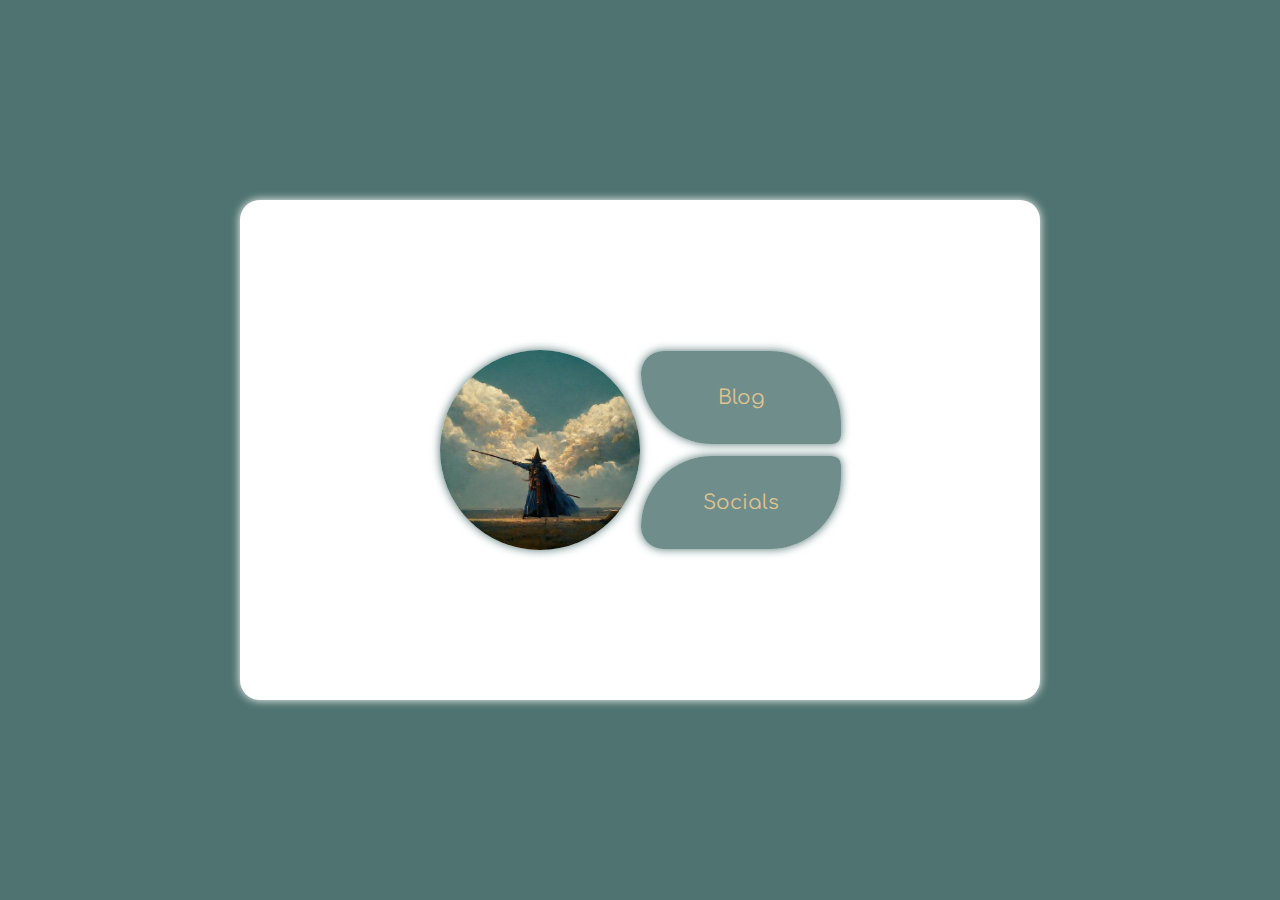
==== index.html @ 50e72852 "Add icon" ====
<head>
  <title>Cloudirector's Site</title>
  <meta charset="UTF-8">
  <meta name="viewport" content="width=device-width, initial-scale=1.0">
  <meta name="description" content="My blog for any personal projects or events."/>
  <link rel="stylesheet" href="css/style.css">
  <link rel="icon" type="image/x-icon" href="images/favicon.ico">
  <link rel="stylesheet" href="https://cdnjs.cloudflare.com/ajax/libs/font-awesome/6.5.1/css/all.min.css" integrity="sha512-DTOQO9RWCH3ppGqcWaEA1BIZOC6xxalwEsw9c2QQeAIftl+Vegovlnee1c9QX4TctnWMn13TZye+giMm8e2LwA==" crossorigin="anonymous" referrerpolicy="no-referrer" /
  <script defer data-domain="cloudirector.is-a.dev" src="https://analytics.is-a.dev/js/script.js"></script>
</head>
<body>
  <div id="container">
    <div id="avatar-container">
      <img id="avatar" src="img/143876484.jpg">
    </div>
    <div id="buttons-container">
      <div class="button blog-button">
        Blog
      </div>
      <div class="button socials-button">
        Socials
      </div>
  </div>
  </div>
</body>
---- css/style.css ----
@font-face {
    font-family: "Comfortaa";
    src: url("../fonts/Comfortaa.ttf");
}

body {
    display: flex;
    align-items: center;
    justify-content: center;
    font-family: 'Comfortaa';
    background-color: #4E7370;
}

img {
    box-shadow: 0 0 10px #4E7370;
}

#container {
    display: flex;
    justify-content: center;
    align-items: center;
    width: 800px;
    height: 500px;
    border-radius: 20px;
    background-color: white;
    box-shadow: 0 0 10px white;
}

#avatar-container {
    width: 200px;
    height: 200px;
}

#avatar {
    width: 100%;
    height: 100%;
    border-radius: 100%;
}

#buttons-container {
    display: flex;
    flex-direction: column;
    align-content: flex-end;
    gap: 10px;
    width: 200px;
    height: 200px;
}

.button {
    color: #DFC490;
    font-size: 20px;
    user-select: none;
    display: flex;
    align-items: center;
    justify-content: center;
    margin: 1px;
    width: 100%;
    height: 100%;
    border-radius: 15px;
    background-color: #4e7370cf;
    box-shadow: 0 0 10px #4E7370;
    transition: background-color 0.5s ease-in-out, width 0.5s ease-in-out;
}

.button:hover {
    background-color: #4E7370;
    width: 110%;
}

.blog-button {
    border-radius: 50px 160px 20px 160px;
}

.socials-button {
    border-radius: 160px 20px 160px 50px;
}
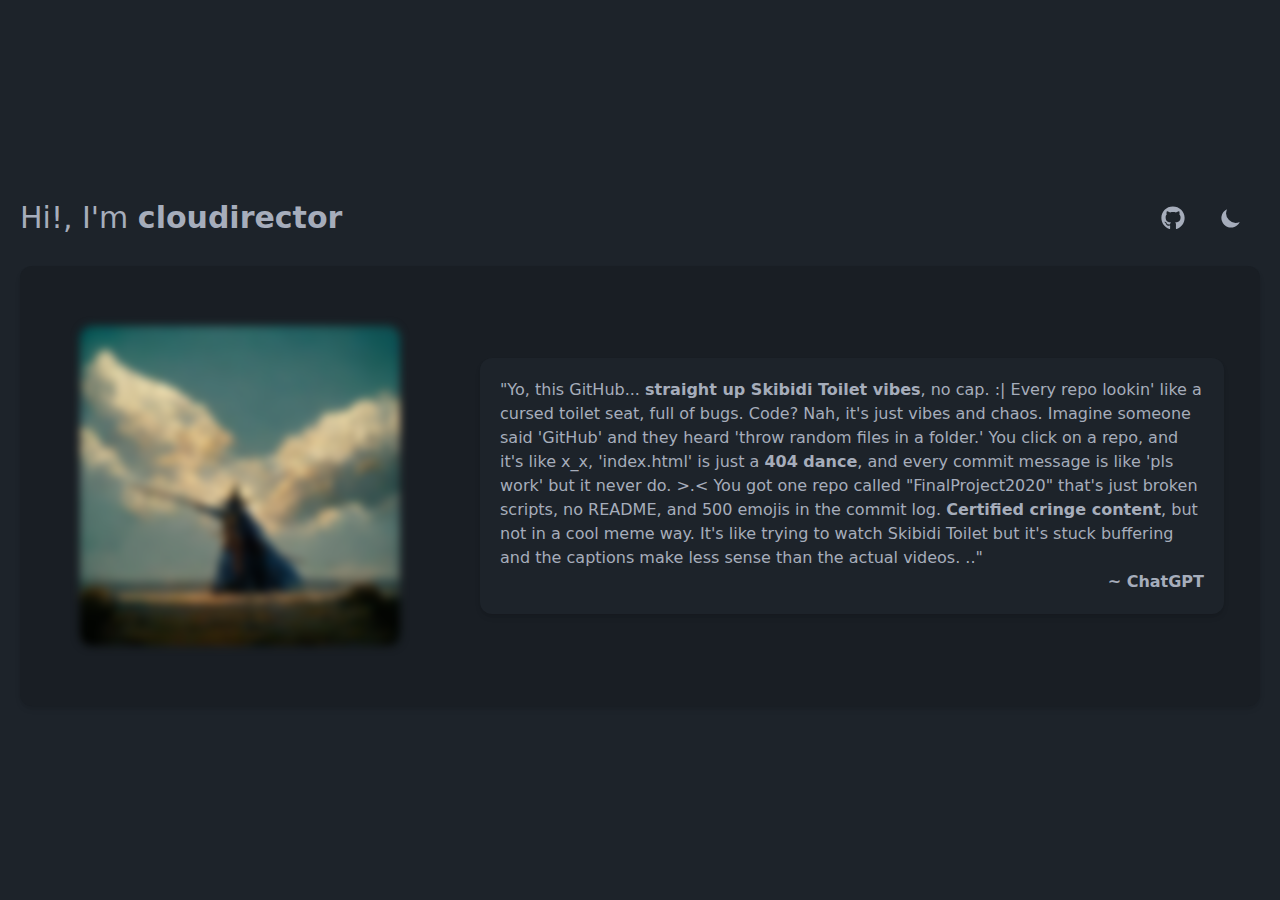
==== commit 6e39dcde: "good enough rewrite" ====
--- a/index.html
+++ b/index.html
@@ -1,25 +1,55 @@
+<html data-theme="dark">
+
+</html>
+
 <head>
-  <title>Cloudirector's Site</title>
-  <meta charset="UTF-8">
-  <meta name="viewport" content="width=device-width, initial-scale=1.0">
-  <meta name="description" content="My blog for any personal projects or events."/>
-  <link rel="stylesheet" href="css/style.css">
-  <link rel="icon" type="image/x-icon" href="images/favicon.ico">
-  <link rel="stylesheet" href="https://cdnjs.cloudflare.com/ajax/libs/font-awesome/6.5.1/css/all.min.css" integrity="sha512-DTOQO9RWCH3ppGqcWaEA1BIZOC6xxalwEsw9c2QQeAIftl+Vegovlnee1c9QX4TctnWMn13TZye+giMm8e2LwA==" crossorigin="anonymous" referrerpolicy="no-referrer" /
-  <script defer data-domain="cloudirector.is-a.dev" src="https://analytics.is-a.dev/js/script.js"></script>
+    <title>cloudirector</title>
+    <link rel="icon" href="img/favicon.ico" type="image/x-icon">
+    <link href="css/daisyui.min.css" rel="stylesheet" type="text/css"/>
+    <link href="css/style.css" rel="stylesheet" type="text/css"/>
+    <script src="js/tailwindcss.js"></script>
 </head>
-<body>
-  <div id="container">
-    <div id="avatar-container">
-      <img id="avatar" src="img/143876484.jpg">
+
+<body class="font-Comfortaa flex items-center justify-center bg-base-100 text-base-content">
+    <div class="container mx-auto p-5">
+        <!-- Top Bar -->
+        <div class="flex justify-between items-center mb-6">
+            <div class="flex justify-between gap-2 sitems-center">
+                <h1 class="text-3xl">Hi!, I'm <strong>cloudirector</strong></h1>
+            </div>
+            <div class="flex justify-between items-center">
+                <button id="github-button" class="btn btn-ghost">
+                    <svg id="github-button-icon" class="w-6 h-6" fill="currentColor" viewBox="0 0 496 512">
+                        <path
+                            d="M165.9 397.4c0 2-2.3 3.6-5.2 3.6-3.3 .3-5.6-1.3-5.6-3.6 0-2 2.3-3.6 5.2-3.6 3-.3 5.6 1.3 5.6 3.6zm-31.1-4.5c-.7 2 1.3 4.3 4.3 4.9 2.6 1 5.6 0 6.2-2s-1.3-4.3-4.3-5.2c-2.6-.7-5.5 .3-6.2 2.3zm44.2-1.7c-2.9 .7-4.9 2.6-4.6 4.9 .3 2 2.9 3.3 5.9 2.6 2.9-.7 4.9-2.6 4.6-4.6-.3-1.9-3-3.2-5.9-2.9zM244.8 8C106.1 8 0 113.3 0 252c0 110.9 69.8 205.8 169.5 239.2 12.8 2.3 17.3-5.6 17.3-12.1 0-6.2-.3-40.4-.3-61.4 0 0-70 15-84.7-29.8 0 0-11.4-29.1-27.8-36.6 0 0-22.9-15.7 1.6-15.4 0 0 24.9 2 38.6 25.8 21.9 38.6 58.6 27.5 72.9 20.9 2.3-16 8.8-27.1 16-33.7-55.9-6.2-112.3-14.3-112.3-110.5 0-27.5 7.6-41.3 23.6-58.9-2.6-6.5-11.1-33.3 2.6-67.9 20.9-6.5 69 27 69 27 20-5.6 41.5-8.5 62.8-8.5s42.8 2.9 62.8 8.5c0 0 48.1-33.6 69-27 13.7 34.7 5.2 61.4 2.6 67.9 16 17.7 25.8 31.5 25.8 58.9 0 96.5-58.9 104.2-114.8 110.5 9.2 7.9 17 22.9 17 46.4 0 33.7-.3 75.4-.3 83.6 0 6.5 4.6 14.4 17.3 12.1C428.2 457.8 496 362.9 496 252 496 113.3 383.5 8 244.8 8zM97.2 352.9c-1.3 1-1 3.3 .7 5.2 1.6 1.6 3.9 2.3 5.2 1 1.3-1 1-3.3-.7-5.2-1.6-1.6-3.9-2.3-5.2-1zm-10.8-8.1c-.7 1.3 .3 2.9 2.3 3.9 1.6 1 3.6 .7 4.3-.7 .7-1.3-.3-2.9-2.3-3.9-2-.6-3.6-.3-4.3 .7zm32.4 35.6c-1.6 1.3-1 4.3 1.3 6.2 2.3 2.3 5.2 2.6 6.5 1 1.3-1.3 .7-4.3-1.3-6.2-2.2-2.3-5.2-2.6-6.5-1zm-11.4-14.7c-1.6 1-1.6 3.6 0 5.9 1.6 2.3 4.3 3.3 5.6 2.3 1.6-1.3 1.6-3.9 0-6.2-1.4-2.3-4-3.3-5.6-2z" />
+                    </svg>
+                </button>
+                <button id="theme-toggle" class="btn btn-ghost">
+                    <svg id="theme-toggle-light-icon" class="w-6 h-6 hidden" fill="currentColor" viewBox="0 0 512 512">
+                        <path
+                            d="M361.5 1.2c5 2.1 8.6 6.6 9.6 11.9L391 121l107.9 19.8c5.3 1 9.8 4.6 11.9 9.6s1.5 10.7-1.6 15.2L446.9 256l62.3 90.3c3.1 4.5 3.7 10.2 1.6 15.2s-6.6 8.6-11.9 9.6L391 391 371.1 498.9c-1 5.3-4.6 9.8-9.6 11.9s-10.7 1.5-15.2-1.6L256 446.9l-90.3 62.3c-4.5 3.1-10.2 3.7-15.2 1.6s-8.6-6.6-9.6-11.9L121 391 13.1 371.1c-5.3-1-9.8-4.6-11.9-9.6s-1.5-10.7 1.6-15.2L65.1 256 2.8 165.7c-3.1-4.5-3.7-10.2-1.6-15.2s6.6-8.6 11.9-9.6L121 121 140.9 13.1c1-5.3 4.6-9.8 9.6-11.9s10.7-1.5 15.2 1.6L256 65.1 346.3 2.8c4.5-3.1 10.2-3.7 15.2-1.6zM160 256a96 96 0 1 1 192 0 96 96 0 1 1 -192 0zm224 0a128 128 0 1 0 -256 0 128 128 0 1 0 256 0z" />
+                    </svg>
+                    <svg id="theme-toggle-dark-icon" class="w-6 h-6" fill="currentColor" viewBox="0 0 20 20">
+                        <path d="M17.293 13.293A8 8 0 016.707 2.707a8.001 8.001 0 1010.586 10.586z" />
+                    </svg>
+                </button>
+            </div>
+        </div>
+        <!-- Content -->
+        <div class="flex items-center justify-center gap-10 bg-base-200 p-5 rounded-xl shadow-md mr-4 w-full">
+          <div class="avatar blur-sm m-10">
+            <div class="w-80 rounded-xl">
+              <img src="img/cloudirector.jpg" />
+            </div>
+          </div>
+          <div class="font-lg p-5 rounded-xl shadow-md mr-4 bg-base-100 text-pretty">
+            "Yo, this GitHub... <strong>straight up Skibidi Toilet vibes</strong>, no cap. :| Every repo lookin' like a cursed toilet seat, full of bugs. Code? Nah, it's just vibes and chaos. Imagine someone said 'GitHub' and they heard 'throw random files in a folder.' You click on a repo, and it's like x_x, 'index.html' is just a <strong>404 dance</strong>, and every commit message is like 'pls work' but it never do. >.< You got one repo called "FinalProject2020" that's just broken scripts, no README, and 500 emojis in the commit log. <strong>Certified cringe content</strong>, but not in a cool meme way. It's like trying to watch Skibidi Toilet but it's stuck buffering and the captions make less sense than the actual videos. .."
+             <h1 class="text-right"> <strong> ~ ChatGPT </strong></h1>
+          </div>
+        </div>
     </div>
-    <div id="buttons-container">
-      <div class="button blog-button">
-        Blog
-      </div>
-      <div class="button socials-button">
-        Socials
-      </div>
-  </div>
-  </div>
 </body>
+
+<script src="js/script.js"></script>
+
+</html>--- a/css/daisyui.min.css
+++ b/css/daisyui.min.css
@@ -0,0 +1,21 @@
+/**
+ * Minified by jsDelivr using clean-css v5.3.2.
+ * Original file: /npm/daisyui@4.12.10/dist/full.css
+ * CDN source: https://cdn.jsdelivr.net/npm/daisyui@4.12.10/dist/full.min.css
+ *
+ * Do NOT use SRI with dynamically generated files! More information: https://www.jsdelivr.com/using-sri-with-dynamic-files
+ */
+ :root{color-scheme:light;--in:72.06% 0.191 231.6;--su:64.8% 0.150 160;--wa:84.71% 0.199 83.87;--er:71.76% 0.221 22.18;--pc:89.824% 0.06192 275.75;--ac:15.352% 0.0368 183.61;--inc:0% 0 0;--suc:0% 0 0;--wac:0% 0 0;--erc:0% 0 0;--rounded-box:1rem;--rounded-btn:0.5rem;--rounded-badge:1.9rem;--animation-btn:0.25s;--animation-input:.2s;--btn-focus-scale:0.95;--border-btn:1px;--tab-border:1px;--tab-radius:0.5rem;--p:49.12% 0.3096 275.75;--s:69.71% 0.329 342.55;--sc:98.71% 0.0106 342.55;--a:76.76% 0.184 183.61;--n:32.1785% 0.02476 255.701624;--nc:89.4994% 0.011585 252.096176;--b1:100% 0 0;--b2:96.1151% 0 0;--b3:92.4169% 0.00108 197.137559;--bc:27.8078% 0.029596 256.847952}@media (prefers-color-scheme:dark){:root{color-scheme:dark;--in:72.06% 0.191 231.6;--su:64.8% 0.150 160;--wa:84.71% 0.199 83.87;--er:71.76% 0.221 22.18;--pc:13.138% 0.0392 275.75;--sc:14.96% 0.052 342.55;--ac:14.902% 0.0334 183.61;--inc:0% 0 0;--suc:0% 0 0;--wac:0% 0 0;--erc:0% 0 0;--rounded-box:1rem;--rounded-btn:0.5rem;--rounded-badge:1.9rem;--animation-btn:0.25s;--animation-input:.2s;--btn-focus-scale:0.95;--border-btn:1px;--tab-border:1px;--tab-radius:0.5rem;--p:65.69% 0.196 275.75;--s:74.8% 0.26 342.55;--a:74.51% 0.167 183.61;--n:31.3815% 0.021108 254.139175;--nc:74.6477% 0.0216 264.435964;--b1:25.3267% 0.015896 252.417568;--b2:23.2607% 0.013807 253.100675;--b3:21.1484% 0.01165 254.087939;--bc:74.6477% 0.0216 264.435964}}[data-theme=light]{color-scheme:light;--in:72.06% 0.191 231.6;--su:64.8% 0.150 160;--wa:84.71% 0.199 83.87;--er:71.76% 0.221 22.18;--pc:89.824% 0.06192 275.75;--ac:15.352% 0.0368 183.61;--inc:0% 0 0;--suc:0% 0 0;--wac:0% 0 0;--erc:0% 0 0;--rounded-box:1rem;--rounded-btn:0.5rem;--rounded-badge:1.9rem;--animation-btn:0.25s;--animation-input:.2s;--btn-focus-scale:0.95;--border-btn:1px;--tab-border:1px;--tab-radius:0.5rem;--p:49.12% 0.3096 275.75;--s:69.71% 0.329 342.55;--sc:98.71% 0.0106 342.55;--a:76.76% 0.184 183.61;--n:32.1785% 0.02476 255.701624;--nc:89.4994% 0.011585 252.096176;--b1:100% 0 0;--b2:96.1151% 0 0;--b3:92.4169% 0.00108 197.137559;--bc:27.8078% 0.029596 256.847952}:root:has(input.theme-controller[value=light]:checked){color-scheme:light;--in:72.06% 0.191 231.6;--su:64.8% 0.150 160;--wa:84.71% 0.199 83.87;--er:71.76% 0.221 22.18;--pc:89.824% 0.06192 275.75;--ac:15.352% 0.0368 183.61;--inc:0% 0 0;--suc:0% 0 0;--wac:0% 0 0;--erc:0% 0 0;--rounded-box:1rem;--rounded-btn:0.5rem;--rounded-badge:1.9rem;--animation-btn:0.25s;--animation-input:.2s;--btn-focus-scale:0.95;--border-btn:1px;--tab-border:1px;--tab-radius:0.5rem;--p:49.12% 0.3096 275.75;--s:69.71% 0.329 342.55;--sc:98.71% 0.0106 342.55;--a:76.76% 0.184 183.61;--n:32.1785% 0.02476 255.701624;--nc:89.4994% 0.011585 252.096176;--b1:100% 0 0;--b2:96.1151% 0 0;--b3:92.4169% 0.00108 197.137559;--bc:27.8078% 0.029596 256.847952}[data-theme=dark]{color-scheme:dark;--in:72.06% 0.191 231.6;--su:64.8% 0.150 160;--wa:84.71% 0.199 83.87;--er:71.76% 0.221 22.18;--pc:13.138% 0.0392 275.75;--sc:14.96% 0.052 342.55;--ac:14.902% 0.0334 183.61;--inc:0% 0 0;--suc:0% 0 0;--wac:0% 0 0;--erc:0% 0 0;--rounded-box:1rem;--rounded-btn:0.5rem;--rounded-badge:1.9rem;--animation-btn:0.25s;--animation-input:.2s;--btn-focus-scale:0.95;--border-btn:1px;--tab-border:1px;--tab-radius:0.5rem;--p:65.69% 0.196 275.75;--s:74.8% 0.26 342.55;--a:74.51% 0.167 183.61;--n:31.3815% 0.021108 254.139175;--nc:74.6477% 0.0216 264.435964;--b1:25.3267% 0.015896 252.417568;--b2:23.2607% 0.013807 253.100675;--b3:21.1484% 0.01165 254.087939;--bc:74.6477% 0.0216 264.435964}:root:has(input.theme-controller[value=dark]:checked){color-scheme:dark;--in:72.06% 0.191 231.6;--su:64.8% 0.150 160;--wa:84.71% 0.199 83.87;--er:71.76% 0.221 22.18;--pc:13.138% 0.0392 275.75;--sc:14.96% 0.052 342.55;--ac:14.902% 0.0334 183.61;--inc:0% 0 0;--suc:0% 0 0;--wac:0% 0 0;--erc:0% 0 0;--rounded-box:1rem;--rounded-btn:0.5rem;--rounded-badge:1.9rem;--animation-btn:0.25s;--animation-input:.2s;--btn-focus-scale:0.95;--border-btn:1px;--tab-border:1px;--tab-radius:0.5rem;--p:65.69% 0.196 275.75;--s:74.8% 0.26 342.55;--a:74.51% 0.167 183.61;--n:31.3815% 0.021108 254.139175;--nc:74.6477% 0.0216 264.435964;--b1:25.3267% 0.015896 252.417568;--b2:23.2607% 0.013807 253.100675;--b3:21.1484% 0.01165 254.087939;--bc:74.6477% 0.0216 264.435964}[data-theme=cupcake]{color-scheme:light;--in:72.06% 0.191 231.6;--su:64.8% 0.150 160;--wa:84.71% 0.199 83.87;--er:71.76% 0.221 22.18;--pc:15.2344% 0.017892 200.026556;--sc:15.787% 0.020249 356.29965;--ac:15.8762% 0.029206 78.618794;--nc:84.7148% 0.013247 313.189598;--inc:0% 0 0;--suc:0% 0 0;--wac:0% 0 0;--erc:0% 0 0;--rounded-box:1rem;--rounded-badge:1.9rem;--animation-btn:0.25s;--animation-input:.2s;--btn-focus-scale:0.95;--border-btn:1px;--p:76.172% 0.089459 200.026556;--s:78.9351% 0.101246 356.29965;--a:79.3811% 0.146032 78.618794;--n:23.5742% 0.066235 313.189598;--b1:97.7882% 0.00418 56.375637;--b2:93.9822% 0.007638 61.449292;--b3:91.5861% 0.006811 53.440502;--bc:23.5742% 0.066235 313.189598;--rounded-btn:1.9rem;--tab-border:2px;--tab-radius:0.7rem}:root:has(input.theme-controller[value=cupcake]:checked){color-scheme:light;--in:72.06% 0.191 231.6;--su:64.8% 0.150 160;--wa:84.71% 0.199 83.87;--er:71.76% 0.221 22.18;--pc:15.2344% 0.017892 200.026556;--sc:15.787% 0.020249 356.29965;--ac:15.8762% 0.029206 78.618794;--nc:84.7148% 0.013247 313.189598;--inc:0% 0 0;--suc:0% 0 0;--wac:0% 0 0;--erc:0% 0 0;--rounded-box:1rem;--rounded-badge:1.9rem;--animation-btn:0.25s;--animation-input:.2s;--btn-focus-scale:0.95;--border-btn:1px;--p:76.172% 0.089459 200.026556;--s:78.9351% 0.101246 356.29965;--a:79.3811% 0.146032 78.618794;--n:23.5742% 0.066235 313.189598;--b1:97.7882% 0.00418 56.375637;--b2:93.9822% 0.007638 61.449292;--b3:91.5861% 0.006811 53.440502;--bc:23.5742% 0.066235 313.189598;--rounded-btn:1.9rem;--tab-border:2px;--tab-radius:0.7rem}[data-theme=bumblebee]{color-scheme:light;--b2:93% 0 0;--b3:86% 0 0;--in:72.06% 0.191 231.6;--su:64.8% 0.150 160;--wa:84.71% 0.199 83.87;--er:71.76% 0.221 22.18;--bc:20% 0 0;--ac:16.254% 0.0314 56.52;--nc:82.55% 0.015 281.99;--inc:0% 0 0;--suc:0% 0 0;--wac:0% 0 0;--erc:0% 0 0;--rounded-box:1rem;--rounded-btn:0.5rem;--rounded-badge:1.9rem;--animation-btn:0.25s;--animation-input:.2s;--btn-focus-scale:0.95;--border-btn:1px;--tab-border:1px;--tab-radius:0.5rem;--p:89.51% 0.2132 96.61;--pc:38.92% 0.046 96.61;--s:80.39% 0.194 70.76;--sc:39.38% 0.068 70.76;--a:81.27% 0.157 56.52;--n:12.75% 0.075 281.99;--b1:100% 0 0}:root:has(input.theme-controller[value=bumblebee]:checked){color-scheme:light;--b2:93% 0 0;--b3:86% 0 0;--in:72.06% 0.191 231.6;--su:64.8% 0.150 160;--wa:84.71% 0.199 83.87;--er:71.76% 0.221 22.18;--bc:20% 0 0;--ac:16.254% 0.0314 56.52;--nc:82.55% 0.015 281.99;--inc:0% 0 0;--suc:0% 0 0;--wac:0% 0 0;--erc:0% 0 0;--rounded-box:1rem;--rounded-btn:0.5rem;--rounded-badge:1.9rem;--animation-btn:0.25s;--animation-input:.2s;--btn-focus-scale:0.95;--border-btn:1px;--tab-border:1px;--tab-radius:0.5rem;--p:89.51% 0.2132 96.61;--pc:38.92% 0.046 96.61;--s:80.39% 0.194 70.76;--sc:39.38% 0.068 70.76;--a:81.27% 0.157 56.52;--n:12.75% 0.075 281.99;--b1:100% 0 0}[data-theme=emerald]{color-scheme:light;--b2:93% 0 0;--b3:86% 0 0;--in:72.06% 0.191 231.6;--su:64.8% 0.150 160;--wa:84.71% 0.199 83.87;--er:71.76% 0.221 22.18;--inc:0% 0 0;--suc:0% 0 0;--wac:0% 0 0;--erc:0% 0 0;--rounded-box:1rem;--rounded-btn:0.5rem;--rounded-badge:1.9rem;--border-btn:1px;--tab-border:1px;--tab-radius:0.5rem;--p:76.6626% 0.135433 153.450024;--pc:33.3872% 0.040618 162.240129;--s:61.3028% 0.202368 261.294233;--sc:100% 0 0;--a:72.7725% 0.149783 33.200363;--ac:0% 0 0;--n:35.5192% 0.032071 262.988584;--nc:98.4625% 0.001706 247.838921;--b1:100% 0 0;--bc:35.5192% 0.032071 262.988584;--animation-btn:0;--animation-input:0;--btn-focus-scale:1}:root:has(input.theme-controller[value=emerald]:checked){color-scheme:light;--b2:93% 0 0;--b3:86% 0 0;--in:72.06% 0.191 231.6;--su:64.8% 0.150 160;--wa:84.71% 0.199 83.87;--er:71.76% 0.221 22.18;--inc:0% 0 0;--suc:0% 0 0;--wac:0% 0 0;--erc:0% 0 0;--rounded-box:1rem;--rounded-btn:0.5rem;--rounded-badge:1.9rem;--border-btn:1px;--tab-border:1px;--tab-radius:0.5rem;--p:76.6626% 0.135433 153.450024;--pc:33.3872% 0.040618 162.240129;--s:61.3028% 0.202368 261.294233;--sc:100% 0 0;--a:72.7725% 0.149783 33.200363;--ac:0% 0 0;--n:35.5192% 0.032071 262.988584;--nc:98.4625% 0.001706 247.838921;--b1:100% 0 0;--bc:35.5192% 0.032071 262.988584;--animation-btn:0;--animation-input:0;--btn-focus-scale:1}[data-theme=corporate]{color-scheme:light;--b2:93% 0 0;--b3:86% 0 0;--in:72.06% 0.191 231.6;--su:64.8% 0.150 160;--wa:84.71% 0.199 83.87;--er:71.76% 0.221 22.18;--pc:12.078% 0.0456 269.1;--sc:13.0739% 0.010951 256.688055;--ac:15.3934% 0.022799 163.57888;--inc:0% 0 0;--suc:0% 0 0;--wac:0% 0 0;--erc:0% 0 0;--border-btn:1px;--tab-border:1px;--p:60.39% 0.228 269.1;--s:65.3694% 0.054756 256.688055;--a:76.9669% 0.113994 163.57888;--n:22.3899% 0.031305 278.07229;--nc:95.8796% 0.008588 247.915135;--b1:100% 0 0;--bc:22.3899% 0.031305 278.07229;--rounded-box:0.25rem;--rounded-btn:.125rem;--rounded-badge:.125rem;--tab-radius:0.25rem;--animation-btn:0;--animation-input:0;--btn-focus-scale:1}:root:has(input.theme-controller[value=corporate]:checked){color-scheme:light;--b2:93% 0 0;--b3:86% 0 0;--in:72.06% 0.191 231.6;--su:64.8% 0.150 160;--wa:84.71% 0.199 83.87;--er:71.76% 0.221 22.18;--pc:12.078% 0.0456 269.1;--sc:13.0739% 0.010951 256.688055;--ac:15.3934% 0.022799 163.57888;--inc:0% 0 0;--suc:0% 0 0;--wac:0% 0 0;--erc:0% 0 0;--border-btn:1px;--tab-border:1px;--p:60.39% 0.228 269.1;--s:65.3694% 0.054756 256.688055;--a:76.9669% 0.113994 163.57888;--n:22.3899% 0.031305 278.07229;--nc:95.8796% 0.008588 247.915135;--b1:100% 0 0;--bc:22.3899% 0.031305 278.07229;--rounded-box:0.25rem;--rounded-btn:.125rem;--rounded-badge:.125rem;--tab-radius:0.25rem;--animation-btn:0;--animation-input:0;--btn-focus-scale:1}[data-theme=synthwave]{color-scheme:dark;--b2:20.2941% 0.076211 287.835609;--b3:18.7665% 0.070475 287.835609;--pc:14.4421% 0.031903 342.009383;--sc:15.6543% 0.02362 227.382405;--ac:17.608% 0.0412 93.72;--rounded-box:1rem;--rounded-btn:0.5rem;--rounded-badge:1.9rem;--animation-btn:0.25s;--animation-input:.2s;--btn-focus-scale:0.95;--border-btn:1px;--tab-border:1px;--tab-radius:0.5rem;--p:72.2105% 0.159514 342.009383;--s:78.2714% 0.118101 227.382405;--a:88.04% 0.206 93.72;--n:25.5554% 0.103537 286.507967;--nc:97.9365% 0.00819 301.358346;--b1:21.8216% 0.081948 287.835609;--bc:97.9365% 0.00819 301.358346;--in:76.5197% 0.12273 231.831603;--inc:23.5017% 0.096418 290.329844;--su:86.0572% 0.115038 178.624677;--suc:23.5017% 0.096418 290.329844;--wa:85.531% 0.122117 93.722227;--wac:23.5017% 0.096418 290.329844;--er:73.7005% 0.121339 32.639257;--erc:23.5017% 0.096418 290.329844}:root:has(input.theme-controller[value=synthwave]:checked){color-scheme:dark;--b2:20.2941% 0.076211 287.835609;--b3:18.7665% 0.070475 287.835609;--pc:14.4421% 0.031903 342.009383;--sc:15.6543% 0.02362 227.382405;--ac:17.608% 0.0412 93.72;--rounded-box:1rem;--rounded-btn:0.5rem;--rounded-badge:1.9rem;--animation-btn:0.25s;--animation-input:.2s;--btn-focus-scale:0.95;--border-btn:1px;--tab-border:1px;--tab-radius:0.5rem;--p:72.2105% 0.159514 342.009383;--s:78.2714% 0.118101 227.382405;--a:88.04% 0.206 93.72;--n:25.5554% 0.103537 286.507967;--nc:97.9365% 0.00819 301.358346;--b1:21.8216% 0.081948 287.835609;--bc:97.9365% 0.00819 301.358346;--in:76.5197% 0.12273 231.831603;--inc:23.5017% 0.096418 290.329844;--su:86.0572% 0.115038 178.624677;--suc:23.5017% 0.096418 290.329844;--wa:85.531% 0.122117 93.722227;--wac:23.5017% 0.096418 290.329844;--er:73.7005% 0.121339 32.639257;--erc:23.5017% 0.096418 290.329844}[data-theme=retro]{color-scheme:light;--inc:90.923% 0.043042 262.880917;--suc:12.541% 0.033982 149.213788;--wac:13.3168% 0.031484 58.31834;--erc:13.144% 0.0398 27.33;--animation-btn:0.25s;--animation-input:.2s;--btn-focus-scale:0.95;--border-btn:1px;--tab-border:1px;--p:76.8664% 0.104092 22.664655;--pc:26.5104% 0.006243 0.522862;--s:80.7415% 0.052534 159.094608;--sc:26.5104% 0.006243 0.522862;--a:70.3919% 0.125455 52.953428;--ac:26.5104% 0.006243 0.522862;--n:28.4181% 0.009519 355.534017;--nc:92.5604% 0.025113 89.217311;--b1:91.6374% 0.034554 90.51575;--b2:88.2722% 0.049418 91.774344;--b3:84.133% 0.065952 90.856665;--bc:26.5104% 0.006243 0.522862;--in:54.615% 0.215208 262.880917;--su:62.7052% 0.169912 149.213788;--wa:66.584% 0.157422 58.31834;--er:65.72% 0.199 27.33;--rounded-box:0.4rem;--rounded-btn:0.4rem;--rounded-badge:0.4rem;--tab-radius:0.4rem}:root:has(input.theme-controller[value=retro]:checked){color-scheme:light;--inc:90.923% 0.043042 262.880917;--suc:12.541% 0.033982 149.213788;--wac:13.3168% 0.031484 58.31834;--erc:13.144% 0.0398 27.33;--animation-btn:0.25s;--animation-input:.2s;--btn-focus-scale:0.95;--border-btn:1px;--tab-border:1px;--p:76.8664% 0.104092 22.664655;--pc:26.5104% 0.006243 0.522862;--s:80.7415% 0.052534 159.094608;--sc:26.5104% 0.006243 0.522862;--a:70.3919% 0.125455 52.953428;--ac:26.5104% 0.006243 0.522862;--n:28.4181% 0.009519 355.534017;--nc:92.5604% 0.025113 89.217311;--b1:91.6374% 0.034554 90.51575;--b2:88.2722% 0.049418 91.774344;--b3:84.133% 0.065952 90.856665;--bc:26.5104% 0.006243 0.522862;--in:54.615% 0.215208 262.880917;--su:62.7052% 0.169912 149.213788;--wa:66.584% 0.157422 58.31834;--er:65.72% 0.199 27.33;--rounded-box:0.4rem;--rounded-btn:0.4rem;--rounded-badge:0.4rem;--tab-radius:0.4rem}[data-theme=cyberpunk]{color-scheme:light;--b2:87.8943% 0.16647 104.32;--b3:81.2786% 0.15394 104.32;--in:72.06% 0.191 231.6;--su:64.8% 0.150 160;--wa:84.71% 0.199 83.87;--er:71.76% 0.221 22.18;--bc:18.902% 0.0358 104.32;--pc:14.844% 0.0418 6.35;--sc:16.666% 0.0368 204.72;--ac:14.372% 0.04352 310.43;--inc:0% 0 0;--suc:0% 0 0;--wac:0% 0 0;--erc:0% 0 0;--animation-btn:0.25s;--animation-input:.2s;--btn-focus-scale:0.95;--border-btn:1px;--tab-border:1px;font-family:ui-monospace,SFMono-Regular,Menlo,Monaco,Consolas,Liberation Mono,Courier New,monospace;--p:74.22% 0.209 6.35;--s:83.33% 0.184 204.72;--a:71.86% 0.2176 310.43;--n:23.04% 0.065 269.31;--nc:94.51% 0.179 104.32;--b1:94.51% 0.179 104.32;--rounded-box:0;--rounded-btn:0;--rounded-badge:0;--tab-radius:0}:root:has(input.theme-controller[value=cyberpunk]:checked){color-scheme:light;--b2:87.8943% 0.16647 104.32;--b3:81.2786% 0.15394 104.32;--in:72.06% 0.191 231.6;--su:64.8% 0.150 160;--wa:84.71% 0.199 83.87;--er:71.76% 0.221 22.18;--bc:18.902% 0.0358 104.32;--pc:14.844% 0.0418 6.35;--sc:16.666% 0.0368 204.72;--ac:14.372% 0.04352 310.43;--inc:0% 0 0;--suc:0% 0 0;--wac:0% 0 0;--erc:0% 0 0;--animation-btn:0.25s;--animation-input:.2s;--btn-focus-scale:0.95;--border-btn:1px;--tab-border:1px;font-family:ui-monospace,SFMono-Regular,Menlo,Monaco,Consolas,Liberation Mono,Courier New,monospace;--p:74.22% 0.209 6.35;--s:83.33% 0.184 204.72;--a:71.86% 0.2176 310.43;--n:23.04% 0.065 269.31;--nc:94.51% 0.179 104.32;--b1:94.51% 0.179 104.32;--rounded-box:0;--rounded-btn:0;--rounded-badge:0;--tab-radius:0}[data-theme=valentine]{color-scheme:light;--b2:88.0567% 0.024834 337.06289;--b3:81.4288% 0.022964 337.06289;--pc:13.7239% 0.030755 15.066527;--sc:14.3942% 0.029258 293.189609;--ac:14.2537% 0.014961 197.828857;--inc:90.923% 0.043042 262.880917;--suc:12.541% 0.033982 149.213788;--wac:13.3168% 0.031484 58.31834;--erc:14.614% 0.0414 27.33;--rounded-box:1rem;--rounded-badge:1.9rem;--animation-btn:0.25s;--animation-input:.2s;--btn-focus-scale:0.95;--border-btn:1px;--tab-border:1px;--p:68.6197% 0.153774 15.066527;--s:71.971% 0.14629 293.189609;--a:71.2685% 0.074804 197.828857;--n:54.6053% 0.143342 358.004839;--nc:90.2701% 0.037202 336.955191;--b1:94.6846% 0.026703 337.06289;--bc:37.3085% 0.081131 4.606426;--in:54.615% 0.215208 262.880917;--su:62.7052% 0.169912 149.213788;--wa:66.584% 0.157422 58.31834;--er:73.07% 0.207 27.33;--rounded-btn:1.9rem;--tab-radius:0.7rem}:root:has(input.theme-controller[value=valentine]:checked){color-scheme:light;--b2:88.0567% 0.024834 337.06289;--b3:81.4288% 0.022964 337.06289;--pc:13.7239% 0.030755 15.066527;--sc:14.3942% 0.029258 293.189609;--ac:14.2537% 0.014961 197.828857;--inc:90.923% 0.043042 262.880917;--suc:12.541% 0.033982 149.213788;--wac:13.3168% 0.031484 58.31834;--erc:14.614% 0.0414 27.33;--rounded-box:1rem;--rounded-badge:1.9rem;--animation-btn:0.25s;--animation-input:.2s;--btn-focus-scale:0.95;--border-btn:1px;--tab-border:1px;--p:68.6197% 0.153774 15.066527;--s:71.971% 0.14629 293.189609;--a:71.2685% 0.074804 197.828857;--n:54.6053% 0.143342 358.004839;--nc:90.2701% 0.037202 336.955191;--b1:94.6846% 0.026703 337.06289;--bc:37.3085% 0.081131 4.606426;--in:54.615% 0.215208 262.880917;--su:62.7052% 0.169912 149.213788;--wa:66.584% 0.157422 58.31834;--er:73.07% 0.207 27.33;--rounded-btn:1.9rem;--tab-radius:0.7rem}[data-theme=halloween]{color-scheme:dark;--b2:23.0416% 0 0;--b3:21.3072% 0 0;--bc:84.9552% 0 0;--sc:89.196% 0.0496 305.03;--nc:84.8742% 0.009322 65.681484;--inc:90.923% 0.043042 262.880917;--suc:12.541% 0.033982 149.213788;--wac:13.3168% 0.031484 58.31834;--erc:13.144% 0.0398 27.33;--rounded-box:1rem;--rounded-btn:0.5rem;--rounded-badge:1.9rem;--animation-btn:0.25s;--animation-input:.2s;--btn-focus-scale:0.95;--border-btn:1px;--tab-border:1px;--tab-radius:0.5rem;--p:77.48% 0.204 60.62;--pc:19.6935% 0.004671 196.779412;--s:45.98% 0.248 305.03;--a:64.8% 0.223 136.073479;--ac:0% 0 0;--n:24.371% 0.046608 65.681484;--b1:24.7759% 0 0;--in:54.615% 0.215208 262.880917;--su:62.7052% 0.169912 149.213788;--wa:66.584% 0.157422 58.31834;--er:65.72% 0.199 27.33}:root:has(input.theme-controller[value=halloween]:checked){color-scheme:dark;--b2:23.0416% 0 0;--b3:21.3072% 0 0;--bc:84.9552% 0 0;--sc:89.196% 0.0496 305.03;--nc:84.8742% 0.009322 65.681484;--inc:90.923% 0.043042 262.880917;--suc:12.541% 0.033982 149.213788;--wac:13.3168% 0.031484 58.31834;--erc:13.144% 0.0398 27.33;--rounded-box:1rem;--rounded-btn:0.5rem;--rounded-badge:1.9rem;--animation-btn:0.25s;--animation-input:.2s;--btn-focus-scale:0.95;--border-btn:1px;--tab-border:1px;--tab-radius:0.5rem;--p:77.48% 0.204 60.62;--pc:19.6935% 0.004671 196.779412;--s:45.98% 0.248 305.03;--a:64.8% 0.223 136.073479;--ac:0% 0 0;--n:24.371% 0.046608 65.681484;--b1:24.7759% 0 0;--in:54.615% 0.215208 262.880917;--su:62.7052% 0.169912 149.213788;--wa:66.584% 0.157422 58.31834;--er:65.72% 0.199 27.33}[data-theme=garden]{color-scheme:light;--b2:86.4453% 0.002011 17.197414;--b3:79.9386% 0.00186 17.197414;--in:72.06% 0.191 231.6;--su:64.8% 0.150 160;--wa:84.71% 0.199 83.87;--er:71.76% 0.221 22.18;--sc:89.699% 0.022197 355.095988;--ac:11.2547% 0.010859 154.390187;--inc:0% 0 0;--suc:0% 0 0;--wac:0% 0 0;--erc:0% 0 0;--rounded-box:1rem;--rounded-btn:0.5rem;--rounded-badge:1.9rem;--animation-btn:0.25s;--animation-input:.2s;--btn-focus-scale:0.95;--border-btn:1px;--tab-border:1px;--tab-radius:0.5rem;--p:62.45% 0.278 3.83636;--pc:100% 0 0;--s:48.4952% 0.110985 355.095988;--a:56.2735% 0.054297 154.390187;--n:24.1559% 0.049362 89.070594;--nc:92.9519% 0.002163 17.197414;--b1:92.9519% 0.002163 17.197414;--bc:16.9617% 0.001664 17.32068}:root:has(input.theme-controller[value=garden]:checked){color-scheme:light;--b2:86.4453% 0.002011 17.197414;--b3:79.9386% 0.00186 17.197414;--in:72.06% 0.191 231.6;--su:64.8% 0.150 160;--wa:84.71% 0.199 83.87;--er:71.76% 0.221 22.18;--sc:89.699% 0.022197 355.095988;--ac:11.2547% 0.010859 154.390187;--inc:0% 0 0;--suc:0% 0 0;--wac:0% 0 0;--erc:0% 0 0;--rounded-box:1rem;--rounded-btn:0.5rem;--rounded-badge:1.9rem;--animation-btn:0.25s;--animation-input:.2s;--btn-focus-scale:0.95;--border-btn:1px;--tab-border:1px;--tab-radius:0.5rem;--p:62.45% 0.278 3.83636;--pc:100% 0 0;--s:48.4952% 0.110985 355.095988;--a:56.2735% 0.054297 154.390187;--n:24.1559% 0.049362 89.070594;--nc:92.9519% 0.002163 17.197414;--b1:92.9519% 0.002163 17.197414;--bc:16.9617% 0.001664 17.32068}[data-theme=forest]{color-scheme:dark;--b2:17.522% 0.007709 17.911578;--b3:16.2032% 0.007129 17.911578;--in:72.06% 0.191 231.6;--su:64.8% 0.150 160;--wa:84.71% 0.199 83.87;--er:71.76% 0.221 22.18;--bc:83.7682% 0.001658 17.911578;--sc:13.9553% 0.027077 168.327128;--ac:14.1257% 0.02389 185.713193;--nc:86.1397% 0.007806 171.364646;--inc:0% 0 0;--suc:0% 0 0;--wac:0% 0 0;--erc:0% 0 0;--rounded-box:1rem;--rounded-badge:1.9rem;--animation-btn:0.25s;--animation-input:.2s;--btn-focus-scale:0.95;--border-btn:1px;--tab-border:1px;--tab-radius:0.5rem;--p:68.6283% 0.185567 148.958922;--pc:0% 0 0;--s:69.7764% 0.135385 168.327128;--a:70.6285% 0.119451 185.713193;--n:30.6985% 0.039032 171.364646;--b1:18.8409% 0.00829 17.911578;--rounded-btn:1.9rem}:root:has(input.theme-controller[value=forest]:checked){color-scheme:dark;--b2:17.522% 0.007709 17.911578;--b3:16.2032% 0.007129 17.911578;--in:72.06% 0.191 231.6;--su:64.8% 0.150 160;--wa:84.71% 0.199 83.87;--er:71.76% 0.221 22.18;--bc:83.7682% 0.001658 17.911578;--sc:13.9553% 0.027077 168.327128;--ac:14.1257% 0.02389 185.713193;--nc:86.1397% 0.007806 171.364646;--inc:0% 0 0;--suc:0% 0 0;--wac:0% 0 0;--erc:0% 0 0;--rounded-box:1rem;--rounded-badge:1.9rem;--animation-btn:0.25s;--animation-input:.2s;--btn-focus-scale:0.95;--border-btn:1px;--tab-border:1px;--tab-radius:0.5rem;--p:68.6283% 0.185567 148.958922;--pc:0% 0 0;--s:69.7764% 0.135385 168.327128;--a:70.6285% 0.119451 185.713193;--n:30.6985% 0.039032 171.364646;--b1:18.8409% 0.00829 17.911578;--rounded-btn:1.9rem}[data-theme=aqua]{color-scheme:dark;--b2:45.3464% 0.118611 261.181672;--b3:41.9333% 0.109683 261.181672;--bc:89.7519% 0.025508 261.181672;--sc:12.1365% 0.02175 309.782946;--ac:18.6854% 0.020445 94.555431;--nc:12.2124% 0.023402 243.760661;--inc:90.923% 0.043042 262.880917;--suc:12.541% 0.033982 149.213788;--wac:13.3168% 0.031484 58.31834;--erc:14.79% 0.038 27.33;--rounded-box:1rem;--rounded-btn:0.5rem;--rounded-badge:1.9rem;--animation-btn:0.25s;--animation-input:.2s;--btn-focus-scale:0.95;--border-btn:1px;--tab-border:1px;--tab-radius:0.5rem;--p:85.6617% 0.14498 198.6458;--pc:40.1249% 0.068266 197.603872;--s:60.6827% 0.108752 309.782946;--a:93.4269% 0.102225 94.555431;--n:61.0622% 0.117009 243.760661;--b1:48.7596% 0.127539 261.181672;--in:54.615% 0.215208 262.880917;--su:62.7052% 0.169912 149.213788;--wa:66.584% 0.157422 58.31834;--er:73.95% 0.19 27.33}:root:has(input.theme-controller[value=aqua]:checked){color-scheme:dark;--b2:45.3464% 0.118611 261.181672;--b3:41.9333% 0.109683 261.181672;--bc:89.7519% 0.025508 261.181672;--sc:12.1365% 0.02175 309.782946;--ac:18.6854% 0.020445 94.555431;--nc:12.2124% 0.023402 243.760661;--inc:90.923% 0.043042 262.880917;--suc:12.541% 0.033982 149.213788;--wac:13.3168% 0.031484 58.31834;--erc:14.79% 0.038 27.33;--rounded-box:1rem;--rounded-btn:0.5rem;--rounded-badge:1.9rem;--animation-btn:0.25s;--animation-input:.2s;--btn-focus-scale:0.95;--border-btn:1px;--tab-border:1px;--tab-radius:0.5rem;--p:85.6617% 0.14498 198.6458;--pc:40.1249% 0.068266 197.603872;--s:60.6827% 0.108752 309.782946;--a:93.4269% 0.102225 94.555431;--n:61.0622% 0.117009 243.760661;--b1:48.7596% 0.127539 261.181672;--in:54.615% 0.215208 262.880917;--su:62.7052% 0.169912 149.213788;--wa:66.584% 0.157422 58.31834;--er:73.95% 0.19 27.33}[data-theme=lofi]{color-scheme:light;--inc:15.908% 0.0206 205.9;--suc:18.026% 0.0306 164.14;--wac:17.674% 0.027 79.94;--erc:15.732% 0.03 28.47;--border-btn:1px;--tab-border:1px;--p:15.9066% 0 0;--pc:100% 0 0;--s:21.455% 0.001566 17.278957;--sc:100% 0 0;--a:26.8618% 0 0;--ac:100% 0 0;--n:0% 0 0;--nc:100% 0 0;--b1:100% 0 0;--b2:96.1151% 0 0;--b3:92.268% 0.001082 17.17934;--bc:0% 0 0;--in:79.54% 0.103 205.9;--su:90.13% 0.153 164.14;--wa:88.37% 0.135 79.94;--er:78.66% 0.15 28.47;--rounded-box:0.25rem;--rounded-btn:0.125rem;--rounded-badge:0.125rem;--tab-radius:0.125rem;--animation-btn:0;--animation-input:0;--btn-focus-scale:1}:root:has(input.theme-controller[value=lofi]:checked){color-scheme:light;--inc:15.908% 0.0206 205.9;--suc:18.026% 0.0306 164.14;--wac:17.674% 0.027 79.94;--erc:15.732% 0.03 28.47;--border-btn:1px;--tab-border:1px;--p:15.9066% 0 0;--pc:100% 0 0;--s:21.455% 0.001566 17.278957;--sc:100% 0 0;--a:26.8618% 0 0;--ac:100% 0 0;--n:0% 0 0;--nc:100% 0 0;--b1:100% 0 0;--b2:96.1151% 0 0;--b3:92.268% 0.001082 17.17934;--bc:0% 0 0;--in:79.54% 0.103 205.9;--su:90.13% 0.153 164.14;--wa:88.37% 0.135 79.94;--er:78.66% 0.15 28.47;--rounded-box:0.25rem;--rounded-btn:0.125rem;--rounded-badge:0.125rem;--tab-radius:0.125rem;--animation-btn:0;--animation-input:0;--btn-focus-scale:1}[data-theme=pastel]{color-scheme:light;--in:72.06% 0.191 231.6;--su:64.8% 0.150 160;--wa:84.71% 0.199 83.87;--er:71.76% 0.221 22.18;--bc:20% 0 0;--pc:16.6166% 0.006979 316.8737;--sc:17.6153% 0.009839 8.688364;--ac:17.8419% 0.012056 170.923263;--nc:14.2681% 0.014702 228.183906;--inc:0% 0 0;--suc:0% 0 0;--wac:0% 0 0;--erc:0% 0 0;--rounded-box:1rem;--rounded-badge:1.9rem;--animation-btn:0.25s;--animation-input:.2s;--btn-focus-scale:0.95;--border-btn:1px;--tab-border:1px;--p:83.0828% 0.034896 316.8737;--s:88.0763% 0.049197 8.688364;--a:89.2096% 0.06028 170.923263;--n:71.3406% 0.07351 228.183906;--b1:100% 0 0;--b2:98.4625% 0.001706 247.838921;--b3:87.1681% 0.009339 258.338227;--rounded-btn:1.9rem;--tab-radius:0.7rem}:root:has(input.theme-controller[value=pastel]:checked){color-scheme:light;--in:72.06% 0.191 231.6;--su:64.8% 0.150 160;--wa:84.71% 0.199 83.87;--er:71.76% 0.221 22.18;--bc:20% 0 0;--pc:16.6166% 0.006979 316.8737;--sc:17.6153% 0.009839 8.688364;--ac:17.8419% 0.012056 170.923263;--nc:14.2681% 0.014702 228.183906;--inc:0% 0 0;--suc:0% 0 0;--wac:0% 0 0;--erc:0% 0 0;--rounded-box:1rem;--rounded-badge:1.9rem;--animation-btn:0.25s;--animation-input:.2s;--btn-focus-scale:0.95;--border-btn:1px;--tab-border:1px;--p:83.0828% 0.034896 316.8737;--s:88.0763% 0.049197 8.688364;--a:89.2096% 0.06028 170.923263;--n:71.3406% 0.07351 228.183906;--b1:100% 0 0;--b2:98.4625% 0.001706 247.838921;--b3:87.1681% 0.009339 258.338227;--rounded-btn:1.9rem;--tab-radius:0.7rem}[data-theme=fantasy]{color-scheme:light;--b2:93% 0 0;--b3:86% 0 0;--in:72.06% 0.191 231.6;--su:64.8% 0.150 160;--wa:84.71% 0.199 83.87;--er:71.76% 0.221 22.18;--pc:87.49% 0.0378 325.02;--sc:90.784% 0.0324 241.36;--ac:15.196% 0.0408 56.72;--nc:85.5616% 0.005919 256.847952;--inc:0% 0 0;--suc:0% 0 0;--wac:0% 0 0;--erc:0% 0 0;--rounded-box:1rem;--rounded-btn:0.5rem;--rounded-badge:1.9rem;--animation-btn:0.25s;--animation-input:.2s;--btn-focus-scale:0.95;--border-btn:1px;--tab-border:1px;--tab-radius:0.5rem;--p:37.45% 0.189 325.02;--s:53.92% 0.162 241.36;--a:75.98% 0.204 56.72;--n:27.8078% 0.029596 256.847952;--b1:100% 0 0;--bc:27.8078% 0.029596 256.847952}:root:has(input.theme-controller[value=fantasy]:checked){color-scheme:light;--b2:93% 0 0;--b3:86% 0 0;--in:72.06% 0.191 231.6;--su:64.8% 0.150 160;--wa:84.71% 0.199 83.87;--er:71.76% 0.221 22.18;--pc:87.49% 0.0378 325.02;--sc:90.784% 0.0324 241.36;--ac:15.196% 0.0408 56.72;--nc:85.5616% 0.005919 256.847952;--inc:0% 0 0;--suc:0% 0 0;--wac:0% 0 0;--erc:0% 0 0;--rounded-box:1rem;--rounded-btn:0.5rem;--rounded-badge:1.9rem;--animation-btn:0.25s;--animation-input:.2s;--btn-focus-scale:0.95;--border-btn:1px;--tab-border:1px;--tab-radius:0.5rem;--p:37.45% 0.189 325.02;--s:53.92% 0.162 241.36;--a:75.98% 0.204 56.72;--n:27.8078% 0.029596 256.847952;--b1:100% 0 0;--bc:27.8078% 0.029596 256.847952}[data-theme=wireframe]{color-scheme:light;--bc:20% 0 0;--pc:15.6521% 0 0;--sc:15.6521% 0 0;--ac:15.6521% 0 0;--nc:18.8014% 0 0;--inc:89.0403% 0.062643 264.052021;--suc:90.395% 0.035372 142.495339;--wac:14.1626% 0.019994 108.702381;--erc:12.5591% 0.051537 29.233885;--animation-btn:0.25s;--animation-input:.2s;--btn-focus-scale:0.95;--border-btn:1px;--tab-border:1px;font-family:Chalkboard,comic sans ms,'sans-serif';--p:78.2604% 0 0;--s:78.2604% 0 0;--a:78.2604% 0 0;--n:94.007% 0 0;--b1:100% 0 0;--b2:94.9119% 0 0;--b3:89.7547% 0 0;--in:45.2014% 0.313214 264.052021;--su:51.9752% 0.176858 142.495339;--wa:70.8131% 0.099969 108.702381;--er:62.7955% 0.257683 29.233885;--rounded-box:0.2rem;--rounded-btn:0.2rem;--rounded-badge:0.2rem;--tab-radius:0.2rem}:root:has(input.theme-controller[value=wireframe]:checked){color-scheme:light;--bc:20% 0 0;--pc:15.6521% 0 0;--sc:15.6521% 0 0;--ac:15.6521% 0 0;--nc:18.8014% 0 0;--inc:89.0403% 0.062643 264.052021;--suc:90.395% 0.035372 142.495339;--wac:14.1626% 0.019994 108.702381;--erc:12.5591% 0.051537 29.233885;--animation-btn:0.25s;--animation-input:.2s;--btn-focus-scale:0.95;--border-btn:1px;--tab-border:1px;font-family:Chalkboard,comic sans ms,'sans-serif';--p:78.2604% 0 0;--s:78.2604% 0 0;--a:78.2604% 0 0;--n:94.007% 0 0;--b1:100% 0 0;--b2:94.9119% 0 0;--b3:89.7547% 0 0;--in:45.2014% 0.313214 264.052021;--su:51.9752% 0.176858 142.495339;--wa:70.8131% 0.099969 108.702381;--er:62.7955% 0.257683 29.233885;--rounded-box:0.2rem;--rounded-btn:0.2rem;--rounded-badge:0.2rem;--tab-radius:0.2rem}[data-theme=black]{color-scheme:dark;--pc:86.736% 0 0;--sc:86.736% 0 0;--ac:86.736% 0 0;--nc:86.736% 0 0;--inc:89.0403% 0.062643 264.052021;--suc:90.395% 0.035372 142.495339;--wac:19.3597% 0.042201 109.769232;--erc:12.5591% 0.051537 29.233885;--border-btn:1px;--tab-border:1px;--p:33.6799% 0 0;--s:33.6799% 0 0;--a:33.6799% 0 0;--b1:0% 0 0;--b2:19.1251% 0 0;--b3:26.8618% 0 0;--bc:87.6096% 0 0;--n:33.6799% 0 0;--in:45.2014% 0.313214 264.052021;--su:51.9752% 0.176858 142.495339;--wa:96.7983% 0.211006 109.769232;--er:62.7955% 0.257683 29.233885;--rounded-box:0;--rounded-btn:0;--rounded-badge:0;--animation-btn:0;--animation-input:0;--btn-focus-scale:1;--tab-radius:0}:root:has(input.theme-controller[value=black]:checked){color-scheme:dark;--pc:86.736% 0 0;--sc:86.736% 0 0;--ac:86.736% 0 0;--nc:86.736% 0 0;--inc:89.0403% 0.062643 264.052021;--suc:90.395% 0.035372 142.495339;--wac:19.3597% 0.042201 109.769232;--erc:12.5591% 0.051537 29.233885;--border-btn:1px;--tab-border:1px;--p:33.6799% 0 0;--s:33.6799% 0 0;--a:33.6799% 0 0;--b1:0% 0 0;--b2:19.1251% 0 0;--b3:26.8618% 0 0;--bc:87.6096% 0 0;--n:33.6799% 0 0;--in:45.2014% 0.313214 264.052021;--su:51.9752% 0.176858 142.495339;--wa:96.7983% 0.211006 109.769232;--er:62.7955% 0.257683 29.233885;--rounded-box:0;--rounded-btn:0;--rounded-badge:0;--animation-btn:0;--animation-input:0;--btn-focus-scale:1;--tab-radius:0}[data-theme=luxury]{color-scheme:dark;--pc:20% 0 0;--sc:85.5163% 0.012821 261.069149;--ac:87.3349% 0.010348 338.82597;--inc:15.8122% 0.024356 237.133883;--suc:15.6239% 0.038579 132.154381;--wac:17.2255% 0.027305 102.89115;--erc:14.3506% 0.035271 22.568916;--rounded-box:1rem;--rounded-btn:0.5rem;--rounded-badge:1.9rem;--animation-btn:0.25s;--animation-input:.2s;--btn-focus-scale:0.95;--border-btn:1px;--tab-border:1px;--tab-radius:0.5rem;--p:100% 0 0;--s:27.5815% 0.064106 261.069149;--a:36.6744% 0.051741 338.82597;--n:24.27% 0.057015 59.825019;--nc:93.2033% 0.089631 90.861683;--b1:14.0765% 0.004386 285.822869;--b2:20.2191% 0.004211 308.22937;--b3:29.8961% 0.003818 308.318612;--bc:75.6879% 0.123666 76.890484;--in:79.0612% 0.121778 237.133883;--su:78.1197% 0.192894 132.154381;--wa:86.1274% 0.136524 102.89115;--er:71.7531% 0.176357 22.568916}:root:has(input.theme-controller[value=luxury]:checked){color-scheme:dark;--pc:20% 0 0;--sc:85.5163% 0.012821 261.069149;--ac:87.3349% 0.010348 338.82597;--inc:15.8122% 0.024356 237.133883;--suc:15.6239% 0.038579 132.154381;--wac:17.2255% 0.027305 102.89115;--erc:14.3506% 0.035271 22.568916;--rounded-box:1rem;--rounded-btn:0.5rem;--rounded-badge:1.9rem;--animation-btn:0.25s;--animation-input:.2s;--btn-focus-scale:0.95;--border-btn:1px;--tab-border:1px;--tab-radius:0.5rem;--p:100% 0 0;--s:27.5815% 0.064106 261.069149;--a:36.6744% 0.051741 338.82597;--n:24.27% 0.057015 59.825019;--nc:93.2033% 0.089631 90.861683;--b1:14.0765% 0.004386 285.822869;--b2:20.2191% 0.004211 308.22937;--b3:29.8961% 0.003818 308.318612;--bc:75.6879% 0.123666 76.890484;--in:79.0612% 0.121778 237.133883;--su:78.1197% 0.192894 132.154381;--wa:86.1274% 0.136524 102.89115;--er:71.7531% 0.176357 22.568916}[data-theme=dracula]{color-scheme:dark;--b2:26.8053% 0.020556 277.508664;--b3:24.7877% 0.019009 277.508664;--pc:15.0922% 0.036614 346.812432;--sc:14.8405% 0.029709 301.883095;--ac:16.6785% 0.024826 66.558491;--nc:87.8891% 0.006515 275.524078;--inc:17.6526% 0.018676 212.846491;--suc:17.4199% 0.043903 148.024881;--wac:19.1068% 0.026849 112.757109;--erc:13.6441% 0.041266 24.430965;--rounded-box:1rem;--rounded-btn:0.5rem;--rounded-badge:1.9rem;--animation-btn:0.25s;--animation-input:.2s;--btn-focus-scale:0.95;--border-btn:1px;--tab-border:1px;--tab-radius:0.5rem;--p:75.4611% 0.18307 346.812432;--s:74.2023% 0.148546 301.883095;--a:83.3927% 0.124132 66.558491;--n:39.4456% 0.032576 275.524078;--b1:28.8229% 0.022103 277.508664;--bc:97.7477% 0.007913 106.545019;--in:88.263% 0.09338 212.846491;--su:87.0995% 0.219516 148.024881;--wa:95.5338% 0.134246 112.757109;--er:68.2204% 0.206328 24.430965}:root:has(input.theme-controller[value=dracula]:checked){color-scheme:dark;--b2:26.8053% 0.020556 277.508664;--b3:24.7877% 0.019009 277.508664;--pc:15.0922% 0.036614 346.812432;--sc:14.8405% 0.029709 301.883095;--ac:16.6785% 0.024826 66.558491;--nc:87.8891% 0.006515 275.524078;--inc:17.6526% 0.018676 212.846491;--suc:17.4199% 0.043903 148.024881;--wac:19.1068% 0.026849 112.757109;--erc:13.6441% 0.041266 24.430965;--rounded-box:1rem;--rounded-btn:0.5rem;--rounded-badge:1.9rem;--animation-btn:0.25s;--animation-input:.2s;--btn-focus-scale:0.95;--border-btn:1px;--tab-border:1px;--tab-radius:0.5rem;--p:75.4611% 0.18307 346.812432;--s:74.2023% 0.148546 301.883095;--a:83.3927% 0.124132 66.558491;--n:39.4456% 0.032576 275.524078;--b1:28.8229% 0.022103 277.508664;--bc:97.7477% 0.007913 106.545019;--in:88.263% 0.09338 212.846491;--su:87.0995% 0.219516 148.024881;--wa:95.5338% 0.134246 112.757109;--er:68.2204% 0.206328 24.430965}[data-theme=cmyk]{color-scheme:light;--b2:93% 0 0;--b3:86% 0 0;--bc:20% 0 0;--pc:14.3544% 0.02666 239.443325;--sc:12.8953% 0.040552 359.339283;--ac:18.8458% 0.037948 105.306968;--nc:84.3557% 0 0;--inc:13.6952% 0.0189 217.284104;--suc:89.3898% 0.032505 321.406278;--wac:14.2473% 0.031969 52.023412;--erc:12.4027% 0.041677 28.717543;--rounded-box:1rem;--rounded-btn:0.5rem;--rounded-badge:1.9rem;--animation-btn:0.25s;--animation-input:.2s;--btn-focus-scale:0.95;--border-btn:1px;--tab-border:1px;--tab-radius:0.5rem;--p:71.7722% 0.133298 239.443325;--s:64.4766% 0.202758 359.339283;--a:94.2289% 0.189741 105.306968;--n:21.7787% 0 0;--b1:100% 0 0;--in:68.4759% 0.094499 217.284104;--su:46.949% 0.162524 321.406278;--wa:71.2364% 0.159843 52.023412;--er:62.0133% 0.208385 28.717543}:root:has(input.theme-controller[value=cmyk]:checked){color-scheme:light;--b2:93% 0 0;--b3:86% 0 0;--bc:20% 0 0;--pc:14.3544% 0.02666 239.443325;--sc:12.8953% 0.040552 359.339283;--ac:18.8458% 0.037948 105.306968;--nc:84.3557% 0 0;--inc:13.6952% 0.0189 217.284104;--suc:89.3898% 0.032505 321.406278;--wac:14.2473% 0.031969 52.023412;--erc:12.4027% 0.041677 28.717543;--rounded-box:1rem;--rounded-btn:0.5rem;--rounded-badge:1.9rem;--animation-btn:0.25s;--animation-input:.2s;--btn-focus-scale:0.95;--border-btn:1px;--tab-border:1px;--tab-radius:0.5rem;--p:71.7722% 0.133298 239.443325;--s:64.4766% 0.202758 359.339283;--a:94.2289% 0.189741 105.306968;--n:21.7787% 0 0;--b1:100% 0 0;--in:68.4759% 0.094499 217.284104;--su:46.949% 0.162524 321.406278;--wa:71.2364% 0.159843 52.023412;--er:62.0133% 0.208385 28.717543}[data-theme=autumn]{color-scheme:light;--b2:89.1077% 0 0;--b3:82.4006% 0 0;--bc:19.1629% 0 0;--pc:88.1446% 0.032232 17.530175;--sc:12.3353% 0.033821 23.865865;--ac:14.6851% 0.018999 60.729616;--nc:90.8734% 0.007475 51.902819;--inc:13.8449% 0.019596 207.284192;--suc:12.199% 0.016032 174.616213;--wac:14.0163% 0.032982 56.844303;--erc:90.614% 0.0482 24.16;--rounded-box:1rem;--rounded-btn:0.5rem;--rounded-badge:1.9rem;--animation-btn:0.25s;--animation-input:.2s;--btn-focus-scale:0.95;--border-btn:1px;--tab-border:1px;--tab-radius:0.5rem;--p:40.7232% 0.16116 17.530175;--s:61.6763% 0.169105 23.865865;--a:73.4253% 0.094994 60.729616;--n:54.3672% 0.037374 51.902819;--b1:95.8147% 0 0;--in:69.2245% 0.097979 207.284192;--su:60.9951% 0.080159 174.616213;--wa:70.0817% 0.164909 56.844303;--er:53.07% 0.241 24.16}:root:has(input.theme-controller[value=autumn]:checked){color-scheme:light;--b2:89.1077% 0 0;--b3:82.4006% 0 0;--bc:19.1629% 0 0;--pc:88.1446% 0.032232 17.530175;--sc:12.3353% 0.033821 23.865865;--ac:14.6851% 0.018999 60.729616;--nc:90.8734% 0.007475 51.902819;--inc:13.8449% 0.019596 207.284192;--suc:12.199% 0.016032 174.616213;--wac:14.0163% 0.032982 56.844303;--erc:90.614% 0.0482 24.16;--rounded-box:1rem;--rounded-btn:0.5rem;--rounded-badge:1.9rem;--animation-btn:0.25s;--animation-input:.2s;--btn-focus-scale:0.95;--border-btn:1px;--tab-border:1px;--tab-radius:0.5rem;--p:40.7232% 0.16116 17.530175;--s:61.6763% 0.169105 23.865865;--a:73.4253% 0.094994 60.729616;--n:54.3672% 0.037374 51.902819;--b1:95.8147% 0 0;--in:69.2245% 0.097979 207.284192;--su:60.9951% 0.080159 174.616213;--wa:70.0817% 0.164909 56.844303;--er:53.07% 0.241 24.16}[data-theme=business]{color-scheme:dark;--b2:22.6487% 0 0;--b3:20.944% 0 0;--bc:84.8707% 0 0;--pc:88.3407% 0.019811 251.473931;--sc:12.8185% 0.005481 229.389418;--ac:13.4542% 0.033545 35.791525;--nc:85.4882% 0.00265 253.041249;--inc:12.5233% 0.028702 240.033697;--suc:14.0454% 0.018919 156.59611;--wac:15.4965% 0.023141 81.519177;--erc:90.3221% 0.029356 29.674507;--animation-btn:0.25s;--animation-input:.2s;--btn-focus-scale:0.95;--border-btn:1px;--tab-border:1px;--tab-radius:0.5rem;--p:41.7036% 0.099057 251.473931;--s:64.0924% 0.027405 229.389418;--a:67.271% 0.167726 35.791525;--n:27.441% 0.01325 253.041249;--b1:24.3535% 0 0;--in:62.6163% 0.143511 240.033697;--su:70.2268% 0.094594 156.59611;--wa:77.4824% 0.115704 81.519177;--er:51.6105% 0.14678 29.674507;--rounded-box:0.25rem;--rounded-btn:.125rem;--rounded-badge:.125rem}:root:has(input.theme-controller[value=business]:checked){color-scheme:dark;--b2:22.6487% 0 0;--b3:20.944% 0 0;--bc:84.8707% 0 0;--pc:88.3407% 0.019811 251.473931;--sc:12.8185% 0.005481 229.389418;--ac:13.4542% 0.033545 35.791525;--nc:85.4882% 0.00265 253.041249;--inc:12.5233% 0.028702 240.033697;--suc:14.0454% 0.018919 156.59611;--wac:15.4965% 0.023141 81.519177;--erc:90.3221% 0.029356 29.674507;--animation-btn:0.25s;--animation-input:.2s;--btn-focus-scale:0.95;--border-btn:1px;--tab-border:1px;--tab-radius:0.5rem;--p:41.7036% 0.099057 251.473931;--s:64.0924% 0.027405 229.389418;--a:67.271% 0.167726 35.791525;--n:27.441% 0.01325 253.041249;--b1:24.3535% 0 0;--in:62.6163% 0.143511 240.033697;--su:70.2268% 0.094594 156.59611;--wa:77.4824% 0.115704 81.519177;--er:51.6105% 0.14678 29.674507;--rounded-box:0.25rem;--rounded-btn:.125rem;--rounded-badge:.125rem}[data-theme=acid]{color-scheme:light;--b2:91.6146% 0 0;--b3:84.7189% 0 0;--bc:19.7021% 0 0;--pc:14.38% 0.0714 330.759573;--sc:14.674% 0.0448 48.250878;--ac:18.556% 0.0528 122.962951;--nc:84.262% 0.0256 278.68;--inc:12.144% 0.0454 252.05;--suc:17.144% 0.0532 158.53;--wac:18.202% 0.0424 100.5;--erc:12.968% 0.0586 29.349188;--animation-btn:0.25s;--animation-input:.2s;--btn-focus-scale:0.95;--border-btn:1px;--tab-border:1px;--p:71.9% 0.357 330.759573;--s:73.37% 0.224 48.250878;--a:92.78% 0.264 122.962951;--n:21.31% 0.128 278.68;--b1:98.5104% 0 0;--in:60.72% 0.227 252.05;--su:85.72% 0.266 158.53;--wa:91.01% 0.212 100.5;--er:64.84% 0.293 29.349188;--rounded-box:1.25rem;--rounded-btn:1rem;--rounded-badge:1rem;--tab-radius:0.7rem}:root:has(input.theme-controller[value=acid]:checked){color-scheme:light;--b2:91.6146% 0 0;--b3:84.7189% 0 0;--bc:19.7021% 0 0;--pc:14.38% 0.0714 330.759573;--sc:14.674% 0.0448 48.250878;--ac:18.556% 0.0528 122.962951;--nc:84.262% 0.0256 278.68;--inc:12.144% 0.0454 252.05;--suc:17.144% 0.0532 158.53;--wac:18.202% 0.0424 100.5;--erc:12.968% 0.0586 29.349188;--animation-btn:0.25s;--animation-input:.2s;--btn-focus-scale:0.95;--border-btn:1px;--tab-border:1px;--p:71.9% 0.357 330.759573;--s:73.37% 0.224 48.250878;--a:92.78% 0.264 122.962951;--n:21.31% 0.128 278.68;--b1:98.5104% 0 0;--in:60.72% 0.227 252.05;--su:85.72% 0.266 158.53;--wa:91.01% 0.212 100.5;--er:64.84% 0.293 29.349188;--rounded-box:1.25rem;--rounded-btn:1rem;--rounded-badge:1rem;--tab-radius:0.7rem}[data-theme=lemonade]{color-scheme:light;--b2:91.8003% 0.0186 123.72;--b3:84.8906% 0.0172 123.72;--bc:19.742% 0.004 123.72;--pc:11.784% 0.0398 134.6;--sc:15.55% 0.0392 111.09;--ac:17.078% 0.0402 100.73;--nc:86.196% 0.015 108.6;--inc:17.238% 0.0094 224.14;--suc:17.238% 0.0094 157.85;--wac:17.238% 0.0094 102.15;--erc:17.238% 0.0094 25.85;--rounded-box:1rem;--rounded-btn:0.5rem;--rounded-badge:1.9rem;--animation-btn:0.25s;--animation-input:.2s;--btn-focus-scale:0.95;--border-btn:1px;--tab-border:1px;--tab-radius:0.5rem;--p:58.92% 0.199 134.6;--s:77.75% 0.196 111.09;--a:85.39% 0.201 100.73;--n:30.98% 0.075 108.6;--b1:98.71% 0.02 123.72;--in:86.19% 0.047 224.14;--su:86.19% 0.047 157.85;--wa:86.19% 0.047 102.15;--er:86.19% 0.047 25.85}:root:has(input.theme-controller[value=lemonade]:checked){color-scheme:light;--b2:91.8003% 0.0186 123.72;--b3:84.8906% 0.0172 123.72;--bc:19.742% 0.004 123.72;--pc:11.784% 0.0398 134.6;--sc:15.55% 0.0392 111.09;--ac:17.078% 0.0402 100.73;--nc:86.196% 0.015 108.6;--inc:17.238% 0.0094 224.14;--suc:17.238% 0.0094 157.85;--wac:17.238% 0.0094 102.15;--erc:17.238% 0.0094 25.85;--rounded-box:1rem;--rounded-btn:0.5rem;--rounded-badge:1.9rem;--animation-btn:0.25s;--animation-input:.2s;--btn-focus-scale:0.95;--border-btn:1px;--tab-border:1px;--tab-radius:0.5rem;--p:58.92% 0.199 134.6;--s:77.75% 0.196 111.09;--a:85.39% 0.201 100.73;--n:30.98% 0.075 108.6;--b1:98.71% 0.02 123.72;--in:86.19% 0.047 224.14;--su:86.19% 0.047 157.85;--wa:86.19% 0.047 102.15;--er:86.19% 0.047 25.85}[data-theme=night]{color-scheme:dark;--b2:19.3144% 0.037037 265.754874;--b3:17.8606% 0.034249 265.754874;--bc:84.1536% 0.007965 265.754874;--pc:15.0703% 0.027798 232.66148;--sc:13.6023% 0.031661 276.934902;--ac:14.4721% 0.035244 350.048739;--nc:85.5899% 0.00737 260.030984;--suc:15.6904% 0.026506 181.911977;--wac:16.6486% 0.027912 82.95003;--erc:14.3572% 0.034051 13.11834;--rounded-box:1rem;--rounded-btn:0.5rem;--rounded-badge:1.9rem;--animation-btn:0.25s;--animation-input:.2s;--btn-focus-scale:0.95;--border-btn:1px;--tab-border:1px;--tab-radius:0.5rem;--p:75.3513% 0.138989 232.66148;--s:68.0113% 0.158303 276.934902;--a:72.3603% 0.176218 350.048739;--n:27.9495% 0.036848 260.030984;--b1:20.7682% 0.039824 265.754874;--in:68.4553% 0.148062 237.25135;--inc:0% 0 0;--su:78.452% 0.132529 181.911977;--wa:83.2428% 0.139558 82.95003;--er:71.7858% 0.170255 13.11834}:root:has(input.theme-controller[value=night]:checked){color-scheme:dark;--b2:19.3144% 0.037037 265.754874;--b3:17.8606% 0.034249 265.754874;--bc:84.1536% 0.007965 265.754874;--pc:15.0703% 0.027798 232.66148;--sc:13.6023% 0.031661 276.934902;--ac:14.4721% 0.035244 350.048739;--nc:85.5899% 0.00737 260.030984;--suc:15.6904% 0.026506 181.911977;--wac:16.6486% 0.027912 82.95003;--erc:14.3572% 0.034051 13.11834;--rounded-box:1rem;--rounded-btn:0.5rem;--rounded-badge:1.9rem;--animation-btn:0.25s;--animation-input:.2s;--btn-focus-scale:0.95;--border-btn:1px;--tab-border:1px;--tab-radius:0.5rem;--p:75.3513% 0.138989 232.66148;--s:68.0113% 0.158303 276.934902;--a:72.3603% 0.176218 350.048739;--n:27.9495% 0.036848 260.030984;--b1:20.7682% 0.039824 265.754874;--in:68.4553% 0.148062 237.25135;--inc:0% 0 0;--su:78.452% 0.132529 181.911977;--wa:83.2428% 0.139558 82.95003;--er:71.7858% 0.170255 13.11834}[data-theme=coffee]{color-scheme:dark;--b2:20.1585% 0.021457 329.708637;--b3:18.6412% 0.019842 329.708637;--pc:14.3993% 0.024765 62.756393;--sc:86.893% 0.00597 199.19444;--ac:88.5243% 0.014881 224.389184;--nc:83.3022% 0.003149 326.261446;--inc:15.898% 0.012774 184.558367;--suc:14.9445% 0.014491 131.116276;--wac:17.6301% 0.028162 87.722413;--erc:15.4637% 0.025644 31.871922;--rounded-box:1rem;--rounded-btn:0.5rem;--rounded-badge:1.9rem;--animation-btn:0.25s;--animation-input:.2s;--btn-focus-scale:0.95;--border-btn:1px;--tab-border:1px;--tab-radius:0.5rem;--p:71.9967% 0.123825 62.756393;--s:34.465% 0.029849 199.19444;--a:42.6213% 0.074405 224.389184;--n:16.5109% 0.015743 326.261446;--b1:21.6758% 0.023072 329.708637;--bc:72.3547% 0.092794 79.129387;--in:79.4902% 0.063869 184.558367;--su:74.7224% 0.072456 131.116276;--wa:88.1503% 0.140812 87.722413;--er:77.3187% 0.12822 31.871922}:root:has(input.theme-controller[value=coffee]:checked){color-scheme:dark;--b2:20.1585% 0.021457 329.708637;--b3:18.6412% 0.019842 329.708637;--pc:14.3993% 0.024765 62.756393;--sc:86.893% 0.00597 199.19444;--ac:88.5243% 0.014881 224.389184;--nc:83.3022% 0.003149 326.261446;--inc:15.898% 0.012774 184.558367;--suc:14.9445% 0.014491 131.116276;--wac:17.6301% 0.028162 87.722413;--erc:15.4637% 0.025644 31.871922;--rounded-box:1rem;--rounded-btn:0.5rem;--rounded-badge:1.9rem;--animation-btn:0.25s;--animation-input:.2s;--btn-focus-scale:0.95;--border-btn:1px;--tab-border:1px;--tab-radius:0.5rem;--p:71.9967% 0.123825 62.756393;--s:34.465% 0.029849 199.19444;--a:42.6213% 0.074405 224.389184;--n:16.5109% 0.015743 326.261446;--b1:21.6758% 0.023072 329.708637;--bc:72.3547% 0.092794 79.129387;--in:79.4902% 0.063869 184.558367;--su:74.7224% 0.072456 131.116276;--wa:88.1503% 0.140812 87.722413;--er:77.3187% 0.12822 31.871922}[data-theme=winter]{color-scheme:light;--pc:91.372% 0.051 257.57;--sc:88.5103% 0.03222 282.339433;--ac:11.988% 0.038303 335.171434;--nc:83.9233% 0.012704 257.651965;--inc:17.6255% 0.017178 214.515264;--suc:16.0988% 0.015404 197.823719;--wac:17.8345% 0.009167 71.47031;--erc:14.6185% 0.022037 20.076293;--rounded-box:1rem;--rounded-btn:0.5rem;--rounded-badge:1.9rem;--animation-btn:0.25s;--animation-input:.2s;--btn-focus-scale:0.95;--border-btn:1px;--tab-border:1px;--tab-radius:0.5rem;--p:56.86% 0.255 257.57;--s:42.5516% 0.161098 282.339433;--a:59.9398% 0.191515 335.171434;--n:19.6166% 0.063518 257.651965;--b1:100% 0 0;--b2:97.4663% 0.011947 259.822565;--b3:93.2686% 0.016223 262.751375;--bc:41.8869% 0.053885 255.824911;--in:88.1275% 0.085888 214.515264;--su:80.4941% 0.077019 197.823719;--wa:89.1725% 0.045833 71.47031;--er:73.0926% 0.110185 20.076293}:root:has(input.theme-controller[value=winter]:checked){color-scheme:light;--pc:91.372% 0.051 257.57;--sc:88.5103% 0.03222 282.339433;--ac:11.988% 0.038303 335.171434;--nc:83.9233% 0.012704 257.651965;--inc:17.6255% 0.017178 214.515264;--suc:16.0988% 0.015404 197.823719;--wac:17.8345% 0.009167 71.47031;--erc:14.6185% 0.022037 20.076293;--rounded-box:1rem;--rounded-btn:0.5rem;--rounded-badge:1.9rem;--animation-btn:0.25s;--animation-input:.2s;--btn-focus-scale:0.95;--border-btn:1px;--tab-border:1px;--tab-radius:0.5rem;--p:56.86% 0.255 257.57;--s:42.5516% 0.161098 282.339433;--a:59.9398% 0.191515 335.171434;--n:19.6166% 0.063518 257.651965;--b1:100% 0 0;--b2:97.4663% 0.011947 259.822565;--b3:93.2686% 0.016223 262.751375;--bc:41.8869% 0.053885 255.824911;--in:88.1275% 0.085888 214.515264;--su:80.4941% 0.077019 197.823719;--wa:89.1725% 0.045833 71.47031;--er:73.0926% 0.110185 20.076293}[data-theme=dim]{color-scheme:dark;--pc:17.2267% 0.028331 139.549991;--sc:14.6752% 0.033181 35.353059;--ac:14.8459% 0.026728 311.37924;--inc:17.2157% 0.028409 206.182959;--suc:17.2343% 0.028437 166.534048;--wac:17.2327% 0.028447 94.818679;--erc:16.4838% 0.019914 33.756357;--rounded-box:1rem;--rounded-btn:0.5rem;--rounded-badge:1.9rem;--animation-btn:0.25s;--animation-input:.2s;--btn-focus-scale:0.95;--border-btn:1px;--tab-border:1px;--tab-radius:0.5rem;--p:86.1335% 0.141656 139.549991;--s:73.3759% 0.165904 35.353059;--a:74.2296% 0.133641 311.37924;--n:24.7311% 0.020483 264.094728;--nc:82.9011% 0.031335 222.959324;--b1:30.8577% 0.023243 264.149498;--b2:28.0368% 0.01983 264.182074;--b3:26.3469% 0.018403 262.177739;--bc:82.9011% 0.031335 222.959324;--in:86.0785% 0.142046 206.182959;--su:86.1717% 0.142187 166.534048;--wa:86.1634% 0.142236 94.818679;--er:82.4189% 0.09957 33.756357}:root:has(input.theme-controller[value=dim]:checked){color-scheme:dark;--pc:17.2267% 0.028331 139.549991;--sc:14.6752% 0.033181 35.353059;--ac:14.8459% 0.026728 311.37924;--inc:17.2157% 0.028409 206.182959;--suc:17.2343% 0.028437 166.534048;--wac:17.2327% 0.028447 94.818679;--erc:16.4838% 0.019914 33.756357;--rounded-box:1rem;--rounded-btn:0.5rem;--rounded-badge:1.9rem;--animation-btn:0.25s;--animation-input:.2s;--btn-focus-scale:0.95;--border-btn:1px;--tab-border:1px;--tab-radius:0.5rem;--p:86.1335% 0.141656 139.549991;--s:73.3759% 0.165904 35.353059;--a:74.2296% 0.133641 311.37924;--n:24.7311% 0.020483 264.094728;--nc:82.9011% 0.031335 222.959324;--b1:30.8577% 0.023243 264.149498;--b2:28.0368% 0.01983 264.182074;--b3:26.3469% 0.018403 262.177739;--bc:82.9011% 0.031335 222.959324;--in:86.0785% 0.142046 206.182959;--su:86.1717% 0.142187 166.534048;--wa:86.1634% 0.142236 94.818679;--er:82.4189% 0.09957 33.756357}[data-theme=nord]{color-scheme:light;--pc:11.8872% 0.015449 254.027774;--sc:13.9303% 0.011822 248.687186;--ac:15.4929% 0.01245 217.469017;--inc:13.8414% 0.012499 332.664922;--suc:15.3654% 0.01498 131.063061;--wac:17.0972% 0.017847 84.093335;--erc:12.122% 0.024119 15.341883;--animation-btn:0.25s;--animation-input:.2s;--btn-focus-scale:0.95;--border-btn:1px;--tab-border:1px;--p:59.4359% 0.077246 254.027774;--s:69.6516% 0.059108 248.687186;--a:77.4643% 0.062249 217.469017;--n:45.229% 0.035214 264.1312;--nc:89.9258% 0.016374 262.749256;--b1:95.1276% 0.007445 260.731539;--b2:93.2996% 0.010389 261.788485;--b3:89.9258% 0.016374 262.749256;--bc:32.4374% 0.022945 264.182036;--in:69.2072% 0.062496 332.664922;--su:76.827% 0.074899 131.063061;--wa:85.4862% 0.089234 84.093335;--er:60.61% 0.120594 15.341883;--rounded-box:0.4rem;--rounded-btn:0.2rem;--rounded-badge:0.4rem;--tab-radius:0.2rem}:root:has(input.theme-controller[value=nord]:checked){color-scheme:light;--pc:11.8872% 0.015449 254.027774;--sc:13.9303% 0.011822 248.687186;--ac:15.4929% 0.01245 217.469017;--inc:13.8414% 0.012499 332.664922;--suc:15.3654% 0.01498 131.063061;--wac:17.0972% 0.017847 84.093335;--erc:12.122% 0.024119 15.341883;--animation-btn:0.25s;--animation-input:.2s;--btn-focus-scale:0.95;--border-btn:1px;--tab-border:1px;--p:59.4359% 0.077246 254.027774;--s:69.6516% 0.059108 248.687186;--a:77.4643% 0.062249 217.469017;--n:45.229% 0.035214 264.1312;--nc:89.9258% 0.016374 262.749256;--b1:95.1276% 0.007445 260.731539;--b2:93.2996% 0.010389 261.788485;--b3:89.9258% 0.016374 262.749256;--bc:32.4374% 0.022945 264.182036;--in:69.2072% 0.062496 332.664922;--su:76.827% 0.074899 131.063061;--wa:85.4862% 0.089234 84.093335;--er:60.61% 0.120594 15.341883;--rounded-box:0.4rem;--rounded-btn:0.2rem;--rounded-badge:0.4rem;--tab-radius:0.2rem}[data-theme=sunset]{color-scheme:dark;--pc:14.9408% 0.031656 39.94703;--sc:14.5075% 0.035531 2.72034;--ac:14.2589% 0.033336 299.844533;--inc:17.1119% 0.017054 206.015183;--suc:17.1122% 0.017172 144.77874;--wac:17.1139% 0.016961 74.427797;--erc:17.1023% 0.015778 16.886379;--animation-btn:0.25s;--animation-input:.2s;--btn-focus-scale:0.95;--border-btn:1px;--tab-border:1px;--p:74.7039% 0.158278 39.94703;--s:72.5375% 0.177654 2.72034;--a:71.2947% 0.166678 299.844533;--n:26% 0.019 237.69;--nc:70% 0.019 237.69;--b1:22% 0.019 237.69;--b2:20% 0.019 237.69;--b3:18% 0.019 237.69;--bc:77.3835% 0.043586 245.096534;--in:85.5596% 0.085271 206.015183;--su:85.5609% 0.08586 144.77874;--wa:85.5695% 0.084806 74.427797;--er:85.5116% 0.07889 16.886379;--rounded-box:1.2rem;--rounded-btn:0.8rem;--rounded-badge:0.4rem;--tab-radius:0.7rem}:root:has(input.theme-controller[value=sunset]:checked){color-scheme:dark;--pc:14.9408% 0.031656 39.94703;--sc:14.5075% 0.035531 2.72034;--ac:14.2589% 0.033336 299.844533;--inc:17.1119% 0.017054 206.015183;--suc:17.1122% 0.017172 144.77874;--wac:17.1139% 0.016961 74.427797;--erc:17.1023% 0.015778 16.886379;--animation-btn:0.25s;--animation-input:.2s;--btn-focus-scale:0.95;--border-btn:1px;--tab-border:1px;--p:74.7039% 0.158278 39.94703;--s:72.5375% 0.177654 2.72034;--a:71.2947% 0.166678 299.844533;--n:26% 0.019 237.69;--nc:70% 0.019 237.69;--b1:22% 0.019 237.69;--b2:20% 0.019 237.69;--b3:18% 0.019 237.69;--bc:77.3835% 0.043586 245.096534;--in:85.5596% 0.085271 206.015183;--su:85.5609% 0.08586 144.77874;--wa:85.5695% 0.084806 74.427797;--er:85.5116% 0.07889 16.886379;--rounded-box:1.2rem;--rounded-btn:0.8rem;--rounded-badge:0.4rem;--tab-radius:0.7rem}*,::after,::before{box-sizing:border-box;border-width:0;border-style:solid;border-color:currentColor}::after,::before{--tw-content:''}:host,html{line-height:1.5;-webkit-text-size-adjust:100%;tab-size:4;font-family:ui-sans-serif,system-ui,sans-serif,"Apple Color Emoji","Segoe UI Emoji","Segoe UI Symbol","Noto Color Emoji";font-feature-settings:normal;font-variation-settings:normal;-webkit-tap-highlight-color:transparent}body{margin:0;line-height:inherit}hr{height:0;color:inherit;border-top-width:1px}abbr:where([title]){-webkit-text-decoration:underline dotted;text-decoration:underline dotted}h1,h2,h3,h4,h5,h6{font-size:inherit;font-weight:inherit}a{color:inherit;text-decoration:inherit}b,strong{font-weight:bolder}code,kbd,pre,samp{font-family:ui-monospace,SFMono-Regular,Menlo,Monaco,Consolas,"Liberation Mono","Courier New",monospace;font-feature-settings:normal;font-variation-settings:normal;font-size:1em}small{font-size:80%}sub,sup{font-size:75%;line-height:0;position:relative;vertical-align:baseline}sub{bottom:-.25em}sup{top:-.5em}table{text-indent:0;border-color:inherit;border-collapse:collapse}button,input,optgroup,select,textarea{font-family:inherit;font-feature-settings:inherit;font-variation-settings:inherit;font-size:100%;font-weight:inherit;line-height:inherit;letter-spacing:inherit;color:inherit;margin:0;padding:0}button,select{text-transform:none}button,input:where([type=button]),input:where([type=reset]),input:where([type=submit]){-webkit-appearance:button;background-color:transparent;background-image:none}:-moz-focusring{outline:auto}:-moz-ui-invalid{box-shadow:none}progress{vertical-align:baseline}::-webkit-inner-spin-button,::-webkit-outer-spin-button{height:auto}[type=search]{-webkit-appearance:textfield;outline-offset:-2px}::-webkit-search-decoration{-webkit-appearance:none}::-webkit-file-upload-button{-webkit-appearance:button;font:inherit}summary{display:list-item}blockquote,dd,dl,figure,h1,h2,h3,h4,h5,h6,hr,p,pre{margin:0}fieldset{margin:0;padding:0}legend{padding:0}menu,ol,ul{list-style:none;margin:0;padding:0}dialog{padding:0}textarea{resize:vertical}input::placeholder,textarea::placeholder{opacity:1;color:#9ca3af}[role=button],button{cursor:pointer}:disabled{cursor:default}audio,canvas,embed,iframe,img,object,svg,video{display:block;vertical-align:middle}img,video{max-width:100%;height:auto}[hidden]{display:none}:root,[data-theme]{background-color:var(--fallback-b1,oklch(var(--b1)/1));color:var(--fallback-bc,oklch(var(--bc)/1))}@supports not (color:oklch(0% 0 0)){:root{color-scheme:light;--fallback-p:#491eff;--fallback-pc:#d4dbff;--fallback-s:#ff41c7;--fallback-sc:#fff9fc;--fallback-a:#00cfbd;--fallback-ac:#00100d;--fallback-n:#2b3440;--fallback-nc:#d7dde4;--fallback-b1:#ffffff;--fallback-b2:#e5e6e6;--fallback-b3:#e5e6e6;--fallback-bc:#1f2937;--fallback-in:#00b3f0;--fallback-inc:#000000;--fallback-su:#00ca92;--fallback-suc:#000000;--fallback-wa:#ffc22d;--fallback-wac:#000000;--fallback-er:#ff6f70;--fallback-erc:#000000}@media (prefers-color-scheme:dark){:root{color-scheme:dark;--fallback-p:#7582ff;--fallback-pc:#050617;--fallback-s:#ff71cf;--fallback-sc:#190211;--fallback-a:#00c7b5;--fallback-ac:#000e0c;--fallback-n:#2a323c;--fallback-nc:#a6adbb;--fallback-b1:#1d232a;--fallback-b2:#191e24;--fallback-b3:#15191e;--fallback-bc:#a6adbb;--fallback-in:#00b3f0;--fallback-inc:#000000;--fallback-su:#00ca92;--fallback-suc:#000000;--fallback-wa:#ffc22d;--fallback-wac:#000000;--fallback-er:#ff6f70;--fallback-erc:#000000}}}html{-webkit-tap-highlight-color:transparent}*{scrollbar-color:color-mix(in oklch,currentColor 35%,transparent) transparent}:hover{scrollbar-color:color-mix(in oklch,currentColor 60%,transparent) transparent}*,::after,::before{--tw-gradient-from-position: ;--tw-gradient-via-position: ;--tw-gradient-to-position: ;--tw-ring-inset: ;--tw-ring-offset-width:0px;--tw-ring-offset-color:#fff;--tw-ring-color:rgb(59 130 246 / 0.5);--tw-ring-offset-shadow:0 0 #0000;--tw-ring-shadow:0 0 #0000;--tw-shadow:0 0 #0000;--tw-shadow-colored:0 0 #0000}::backdrop{--tw-gradient-from-position: ;--tw-gradient-via-position: ;--tw-gradient-to-position: ;--tw-ring-inset: ;--tw-ring-offset-width:0px;--tw-ring-offset-color:#fff;--tw-ring-color:rgb(59 130 246 / 0.5);--tw-ring-offset-shadow:0 0 #0000;--tw-ring-shadow:0 0 #0000;--tw-shadow:0 0 #0000;--tw-shadow-colored:0 0 #0000}.alert{display:grid;width:100%;grid-auto-flow:row;align-content:flex-start;align-items:center;justify-items:center;gap:1rem;text-align:center;border-radius:var(--rounded-box,1rem);border-width:1px;--tw-border-opacity:1;border-color:var(--fallback-b2,oklch(var(--b2)/var(--tw-border-opacity)));padding:1rem;--tw-text-opacity:1;color:var(--fallback-bc,oklch(var(--bc)/var(--tw-text-opacity)));--alert-bg:var(--fallback-b2,oklch(var(--b2)/1));--alert-bg-mix:var(--fallback-b1,oklch(var(--b1)/1));background-color:var(--alert-bg)}@media (min-width:640px){.alert{grid-auto-flow:column;grid-template-columns:auto minmax(auto,1fr);justify-items:start;text-align:start}}.artboard{width:100%}.avatar{position:relative;display:inline-flex}.avatar>div{display:block;aspect-ratio:1/1;overflow:hidden}.avatar img{height:100%;width:100%;object-fit:cover}.avatar.placeholder>div{display:flex;align-items:center;justify-content:center}.badge{display:inline-flex;align-items:center;justify-content:center;transition-property:color,background-color,border-color,text-decoration-color,fill,stroke,opacity,box-shadow,transform,filter,-webkit-backdrop-filter;transition-property:color,background-color,border-color,text-decoration-color,fill,stroke,opacity,box-shadow,transform,filter,backdrop-filter;transition-property:color,background-color,border-color,text-decoration-color,fill,stroke,opacity,box-shadow,transform,filter,backdrop-filter,-webkit-backdrop-filter;transition-timing-function:cubic-bezier(0.4,0,0.2,1);transition-timing-function:cubic-bezier(0,0,0.2,1);transition-duration:.2s;height:1.25rem;font-size:.875rem;line-height:1.25rem;width:fit-content;padding-left:.563rem;padding-right:.563rem;border-radius:var(--rounded-badge,1.9rem);border-width:1px;--tw-border-opacity:1;border-color:var(--fallback-b2,oklch(var(--b2)/var(--tw-border-opacity)));--tw-bg-opacity:1;background-color:var(--fallback-b1,oklch(var(--b1)/var(--tw-bg-opacity)));--tw-text-opacity:1;color:var(--fallback-bc,oklch(var(--bc)/var(--tw-text-opacity)))}.btm-nav{position:fixed;bottom:0;left:0;right:0;display:flex;width:100%;flex-direction:row;align-items:center;justify-content:space-around;padding-bottom:env(safe-area-inset-bottom);height:4rem;--tw-bg-opacity:1;background-color:var(--fallback-b1,oklch(var(--b1)/var(--tw-bg-opacity)));color:currentColor}.btm-nav>*{position:relative;display:flex;height:100%;flex-basis:100%;cursor:pointer;flex-direction:column;align-items:center;justify-content:center;gap:.25rem;border-color:currentColor}.breadcrumbs{max-width:100%;overflow-x:auto;padding-top:.5rem;padding-bottom:.5rem}.breadcrumbs>ol,.breadcrumbs>ul{display:flex;align-items:center;white-space:nowrap;min-height:min-content}.breadcrumbs>ol>li,.breadcrumbs>ul>li{display:flex;align-items:center}.breadcrumbs>ol>li>a,.breadcrumbs>ul>li>a{display:flex;cursor:pointer;align-items:center}@media (hover:hover){.breadcrumbs>ol>li>a:hover,.breadcrumbs>ul>li>a:hover{text-decoration-line:underline}.link-hover:hover{text-decoration-line:underline}.checkbox-primary:hover{--tw-border-opacity:1;border-color:var(--fallback-p,oklch(var(--p)/var(--tw-border-opacity)))}.checkbox-secondary:hover{--tw-border-opacity:1;border-color:var(--fallback-s,oklch(var(--s)/var(--tw-border-opacity)))}.checkbox-accent:hover{--tw-border-opacity:1;border-color:var(--fallback-a,oklch(var(--a)/var(--tw-border-opacity)))}.checkbox-success:hover{--tw-border-opacity:1;border-color:var(--fallback-su,oklch(var(--su)/var(--tw-border-opacity)))}.checkbox-warning:hover{--tw-border-opacity:1;border-color:var(--fallback-wa,oklch(var(--wa)/var(--tw-border-opacity)))}.checkbox-info:hover{--tw-border-opacity:1;border-color:var(--fallback-in,oklch(var(--in)/var(--tw-border-opacity)))}.checkbox-error:hover{--tw-border-opacity:1;border-color:var(--fallback-er,oklch(var(--er)/var(--tw-border-opacity)))}.label a:hover{--tw-text-opacity:1;color:var(--fallback-bc,oklch(var(--bc)/var(--tw-text-opacity)))}.menu li>:not(ul,.menu-title,details,.btn).active,.menu li>:not(ul,.menu-title,details,.btn):active,.menu li>details>summary:active{--tw-bg-opacity:1;background-color:var(--fallback-n,oklch(var(--n)/var(--tw-bg-opacity)));--tw-text-opacity:1;color:var(--fallback-nc,oklch(var(--nc)/var(--tw-text-opacity)))}.radio-primary:hover{--tw-border-opacity:1;border-color:var(--fallback-p,oklch(var(--p)/var(--tw-border-opacity)))}.radio-secondary:hover{--tw-border-opacity:1;border-color:var(--fallback-s,oklch(var(--s)/var(--tw-border-opacity)))}.radio-accent:hover{--tw-border-opacity:1;border-color:var(--fallback-a,oklch(var(--a)/var(--tw-border-opacity)))}.radio-success:hover{--tw-border-opacity:1;border-color:var(--fallback-su,oklch(var(--su)/var(--tw-border-opacity)))}.radio-warning:hover{--tw-border-opacity:1;border-color:var(--fallback-wa,oklch(var(--wa)/var(--tw-border-opacity)))}.radio-info:hover{--tw-border-opacity:1;border-color:var(--fallback-in,oklch(var(--in)/var(--tw-border-opacity)))}.radio-error:hover{--tw-border-opacity:1;border-color:var(--fallback-er,oklch(var(--er)/var(--tw-border-opacity)))}.tab:hover{--tw-text-opacity:1}.tabs-boxed :is(.tab-active,[aria-selected=true]):not(.tab-disabled):not([disabled]):hover,.tabs-boxed :is(input:checked):hover{--tw-text-opacity:1;color:var(--fallback-pc,oklch(var(--pc)/var(--tw-text-opacity)))}.table tr.hover:hover,.table tr.hover:nth-child(2n):hover{--tw-bg-opacity:1;background-color:var(--fallback-b2,oklch(var(--b2)/var(--tw-bg-opacity)))}.table-zebra tr.hover:hover,.table-zebra tr.hover:nth-child(2n):hover{--tw-bg-opacity:1;background-color:var(--fallback-b3,oklch(var(--b3)/var(--tw-bg-opacity)))}}.btn{display:inline-flex;height:3rem;min-height:3rem;flex-shrink:0;cursor:pointer;-webkit-user-select:none;user-select:none;flex-wrap:wrap;align-items:center;justify-content:center;border-radius:var(--rounded-btn,.5rem);border-color:transparent;border-color:oklch(var(--btn-color,var(--b2)) / var(--tw-border-opacity));padding-left:1rem;padding-right:1rem;text-align:center;font-size:.875rem;line-height:1em;gap:.5rem;font-weight:600;text-decoration-line:none;transition-duration:.2s;transition-timing-function:cubic-bezier(0,0,0.2,1);border-width:var(--border-btn,1px);transition-property:color,background-color,border-color,opacity,box-shadow,transform;--tw-text-opacity:1;color:var(--fallback-bc,oklch(var(--bc)/var(--tw-text-opacity)));--tw-shadow:0 1px 2px 0 rgb(0 0 0 / 0.05);--tw-shadow-colored:0 1px 2px 0 var(--tw-shadow-color);box-shadow:var(--tw-ring-offset-shadow,0 0 #0000),var(--tw-ring-shadow,0 0 #0000),var(--tw-shadow);outline-color:var(--fallback-bc,oklch(var(--bc)/1));background-color:oklch(var(--btn-color,var(--b2)) / var(--tw-bg-opacity));--tw-bg-opacity:1;--tw-border-opacity:1}.btn-disabled,.btn:disabled,.btn[disabled]{pointer-events:none}.btn-square{height:3rem;width:3rem;padding:0}.btn-circle{height:3rem;width:3rem;border-radius:9999px;padding:0}:where(.btn:is(input[type=checkbox])),:where(.btn:is(input[type=radio])){width:auto;appearance:none}.btn:is(input[type=checkbox]):after,.btn:is(input[type=radio]):after{--tw-content:attr(aria-label);content:var(--tw-content)}.card{position:relative;display:flex;flex-direction:column;border-radius:var(--rounded-box,1rem)}.card:focus{outline:2px solid transparent;outline-offset:2px}.card-body{display:flex;flex:1 1 auto;flex-direction:column;padding:var(--padding-card,2rem);gap:.5rem}.card-body :where(p){flex-grow:1}.card-actions{display:flex;flex-wrap:wrap;align-items:flex-start;gap:.5rem}.card figure{display:flex;align-items:center;justify-content:center}.card.image-full{display:grid}.card.image-full:before{position:relative;content:"";z-index:10;border-radius:var(--rounded-box,1rem);--tw-bg-opacity:1;background-color:var(--fallback-n,oklch(var(--n)/var(--tw-bg-opacity)));opacity:.75}.card.image-full:before,.card.image-full>*{grid-column-start:1;grid-row-start:1}.card.image-full>figure img{height:100%;object-fit:cover}.card.image-full>.card-body{position:relative;z-index:20;--tw-text-opacity:1;color:var(--fallback-nc,oklch(var(--nc)/var(--tw-text-opacity)))}.carousel{display:inline-flex;overflow-x:scroll;scroll-snap-type:x mandatory;scroll-behavior:smooth;-ms-overflow-style:none;scrollbar-width:none}.carousel-vertical{flex-direction:column;overflow-y:scroll;scroll-snap-type:y mandatory}.carousel-item{box-sizing:content-box;display:flex;flex:none;scroll-snap-align:start}.carousel-start .carousel-item{scroll-snap-align:start}.carousel-center .carousel-item{scroll-snap-align:center}.carousel-end .carousel-item{scroll-snap-align:end}.chat{display:grid;grid-template-columns:repeat(2,minmax(0,1fr));column-gap:.75rem;padding-top:.25rem;padding-bottom:.25rem}.chat-image{grid-row:span 2/span 2;align-self:flex-end}.chat-header{grid-row-start:1;font-size:.875rem;line-height:1.25rem}.chat-footer{grid-row-start:3;font-size:.875rem;line-height:1.25rem}.chat-bubble{position:relative;display:block;width:fit-content;padding-left:1rem;padding-right:1rem;padding-top:.5rem;padding-bottom:.5rem;max-width:90%;border-radius:var(--rounded-box,1rem);min-height:2.75rem;min-width:2.75rem;--tw-bg-opacity:1;background-color:var(--fallback-n,oklch(var(--n)/var(--tw-bg-opacity)));--tw-text-opacity:1;color:var(--fallback-nc,oklch(var(--nc)/var(--tw-text-opacity)))}.chat-bubble:before{position:absolute;bottom:0;height:.75rem;width:.75rem;background-color:inherit;content:"";mask-size:contain;mask-repeat:no-repeat;mask-position:center}.chat-start{place-items:start;grid-template-columns:auto 1fr}.chat-start .chat-header{grid-column-start:2}.chat-start .chat-footer{grid-column-start:2}.chat-start .chat-image{grid-column-start:1}.chat-start .chat-bubble{grid-column-start:2;border-end-start-radius:0px}.chat-start .chat-bubble:before{mask-image:url("data:image/svg+xml,%3csvg width='3' height='3' xmlns='http://www.w3.org/2000/svg'%3e%3cpath fill='black' d='m 0 3 L 3 3 L 3 0 C 3 1 1 3 0 3'/%3e%3c/svg%3e");inset-inline-start:-0.749rem}[dir=rtl] .chat-start .chat-bubble:before{mask-image:url("data:image/svg+xml,%3csvg width='3' height='3' xmlns='http://www.w3.org/2000/svg'%3e%3cpath fill='black' d='m 0 3 L 1 3 L 3 3 C 2 3 0 1 0 0'/%3e%3c/svg%3e")}.chat-end{place-items:end;grid-template-columns:1fr auto}.chat-end .chat-header{grid-column-start:1}.chat-end .chat-footer{grid-column-start:1}.chat-end .chat-image{grid-column-start:2}.chat-end .chat-bubble{grid-column-start:1;border-end-end-radius:0px}.chat-end .chat-bubble:before{mask-image:url("data:image/svg+xml,%3csvg width='3' height='3' xmlns='http://www.w3.org/2000/svg'%3e%3cpath fill='black' d='m 0 3 L 1 3 L 3 3 C 2 3 0 1 0 0'/%3e%3c/svg%3e");inset-inline-start:99.9%}[dir=rtl] .chat-end .chat-bubble:before{mask-image:url("data:image/svg+xml,%3csvg width='3' height='3' xmlns='http://www.w3.org/2000/svg'%3e%3cpath fill='black' d='m 0 3 L 3 3 L 3 0 C 3 1 1 3 0 3'/%3e%3c/svg%3e")}.checkbox{flex-shrink:0;--chkbg:var(--fallback-bc,oklch(var(--bc)/1));--chkfg:var(--fallback-b1,oklch(var(--b1)/1));height:1.5rem;width:1.5rem;cursor:pointer;appearance:none;border-radius:var(--rounded-btn,.5rem);border-width:1px;border-color:var(--fallback-bc,oklch(var(--bc)/var(--tw-border-opacity)));--tw-border-opacity:0.2}.collapse:not(td):not(tr):not(colgroup){visibility:visible}.collapse{position:relative;display:grid;overflow:hidden;grid-template-rows:auto 0fr;transition:grid-template-rows .2s;width:100%;border-radius:var(--rounded-box,1rem)}.collapse-content,.collapse-title,.collapse>input[type=checkbox],.collapse>input[type=radio]{grid-column-start:1;grid-row-start:1}.collapse>input[type=checkbox],.collapse>input[type=radio]{appearance:none;opacity:0}.collapse-content{visibility:hidden;grid-column-start:1;grid-row-start:2;min-height:0;transition:visibility .2s;transition:padding .2s ease-out,background-color .2s ease-out;padding-left:1rem;padding-right:1rem;cursor:unset}.collapse-open,.collapse:focus:not(.collapse-close),.collapse[open]{grid-template-rows:auto 1fr}.collapse:not(.collapse-close):has(> input[type=checkbox]:checked),.collapse:not(.collapse-close):has(> input[type=radio]:checked){grid-template-rows:auto 1fr}.collapse-open>.collapse-content,.collapse:focus:not(.collapse-close)>.collapse-content,.collapse:not(.collapse-close)>input[type=checkbox]:checked~.collapse-content,.collapse:not(.collapse-close)>input[type=radio]:checked~.collapse-content,.collapse[open]>.collapse-content{visibility:visible;min-height:fit-content}:root .countdown{line-height:1em}.countdown{display:inline-flex}.countdown>*{height:1em;display:inline-block;overflow-y:hidden}.countdown>:before{position:relative;content:"00\A 01\A 02\A 03\A 04\A 05\A 06\A 07\A 08\A 09\A 10\A 11\A 12\A 13\A 14\A 15\A 16\A 17\A 18\A 19\A 20\A 21\A 22\A 23\A 24\A 25\A 26\A 27\A 28\A 29\A 30\A 31\A 32\A 33\A 34\A 35\A 36\A 37\A 38\A 39\A 40\A 41\A 42\A 43\A 44\A 45\A 46\A 47\A 48\A 49\A 50\A 51\A 52\A 53\A 54\A 55\A 56\A 57\A 58\A 59\A 60\A 61\A 62\A 63\A 64\A 65\A 66\A 67\A 68\A 69\A 70\A 71\A 72\A 73\A 74\A 75\A 76\A 77\A 78\A 79\A 80\A 81\A 82\A 83\A 84\A 85\A 86\A 87\A 88\A 89\A 90\A 91\A 92\A 93\A 94\A 95\A 96\A 97\A 98\A 99\A";white-space:pre;top:calc(var(--value) * -1em);text-align:center;transition:all 1s cubic-bezier(1, 0, 0, 1)}.diff{position:relative;display:grid;width:100%;overflow:hidden;container-type:inline-size;grid-template-columns:auto 1fr}.diff-resizer{position:relative;top:50%;z-index:1;height:3rem;width:25rem;min-width:1rem;max-width:calc(100cqi - 1rem);resize:horizontal;overflow:hidden;opacity:0;transform-origin:100% 100%;scale:4;translate:1.5rem -1.5rem;clip-path:inset(calc(100% - 0.75rem) 0 0 calc(100% - 0.75rem))}.diff-item-1,.diff-item-2,.diff-resizer{position:relative;grid-column-start:1;grid-row-start:1}.diff-item-1:after{pointer-events:none;position:absolute;bottom:0;right:1px;top:50%;z-index:1;height:2rem;width:2rem;--tw-content:'';content:var(--tw-content);translate:50% -50%;border-radius:9999px;border-width:2px;--tw-border-opacity:1;border-color:var(--fallback-b1,oklch(var(--b1)/var(--tw-border-opacity)));background-color:var(--fallback-b1,oklch(var(--b1)/.5));--tw-shadow:0 1px 2px 0 rgb(0 0 0 / 0.05);--tw-shadow-colored:0 1px 2px 0 var(--tw-shadow-color);box-shadow:var(--tw-ring-offset-shadow,0 0 #0000),var(--tw-ring-shadow,0 0 #0000),var(--tw-shadow);outline-style:solid;outline-offset:-3px;outline-color:var(--fallback-bc,oklch(var(--bc)/.05));--tw-backdrop-blur:blur(8px);-webkit-backdrop-filter:var(--tw-backdrop-blur) var(--tw-backdrop-brightness) var(--tw-backdrop-contrast) var(--tw-backdrop-grayscale) var(--tw-backdrop-hue-rotate) var(--tw-backdrop-invert) var(--tw-backdrop-opacity) var(--tw-backdrop-saturate) var(--tw-backdrop-sepia);backdrop-filter:var(--tw-backdrop-blur) var(--tw-backdrop-brightness) var(--tw-backdrop-contrast) var(--tw-backdrop-grayscale) var(--tw-backdrop-hue-rotate) var(--tw-backdrop-invert) var(--tw-backdrop-opacity) var(--tw-backdrop-saturate) var(--tw-backdrop-sepia)}.diff-item-2{overflow:hidden;border-right-width:2px;--tw-border-opacity:1;border-color:var(--fallback-b1,oklch(var(--b1)/var(--tw-border-opacity)))}.diff-item-1>*,.diff-item-2>*{pointer-events:none;position:absolute;bottom:0;left:0;top:0;height:100%;width:100cqi;max-width:none;object-fit:cover;object-position:center}.divider{display:flex;flex-direction:row;align-items:center;align-self:stretch;margin-top:1rem;margin-bottom:1rem;height:1rem;white-space:nowrap}.divider:after,.divider:before{height:.125rem;width:100%;flex-grow:1;--tw-content:'';content:var(--tw-content);background-color:var(--fallback-bc,oklch(var(--bc)/.1))}.divider-start:before{display:none}.divider-end:after{display:none}.drawer{position:relative;display:grid;grid-auto-columns:max-content auto;width:100%}.drawer-content{grid-column-start:2;grid-row-start:1;min-width:0}.drawer-side{pointer-events:none;position:fixed;inset-inline-start:0px;top:0;grid-column-start:1;grid-row-start:1;display:grid;width:100%;grid-template-columns:repeat(1,minmax(0,1fr));grid-template-rows:repeat(1,minmax(0,1fr));align-items:flex-start;justify-items:start;overflow-x:hidden;overflow-y:hidden;overscroll-behavior:contain;height:100vh;height:100dvh}.drawer-side>.drawer-overlay{position:sticky;top:0;place-self:stretch;cursor:pointer;background-color:transparent;transition-property:color,background-color,border-color,text-decoration-color,fill,stroke;transition-timing-function:cubic-bezier(0.4,0,0.2,1);transition-timing-function:cubic-bezier(0,0,0.2,1);transition-duration:.2s}.drawer-side>*{grid-column-start:1;grid-row-start:1}.drawer-side>:not(.drawer-overlay){transition-property:transform;transition-timing-function:cubic-bezier(0.4,0,0.2,1);transition-timing-function:cubic-bezier(0,0,0.2,1);transition-duration:.3s;will-change:transform;transform:translateX(-100%)}[dir=rtl] .drawer-side>:not(.drawer-overlay){transform:translateX(100%)}.drawer-toggle{position:fixed;height:0;width:0;appearance:none;opacity:0}.drawer-toggle:checked~.drawer-side{pointer-events:auto;visibility:visible;overflow-y:auto}.drawer-toggle:checked~.drawer-side>:not(.drawer-overlay){transform:translateX(0)}.drawer-end{grid-auto-columns:auto max-content}.drawer-end .drawer-toggle~.drawer-content{grid-column-start:1}.drawer-end .drawer-toggle~.drawer-side{grid-column-start:2;justify-items:end}.drawer-end .drawer-toggle~.drawer-side>:not(.drawer-overlay){transform:translateX(100%)}[dir=rtl] .drawer-end .drawer-toggle~.drawer-side>:not(.drawer-overlay){transform:translateX(-100%)}.drawer-end .drawer-toggle:checked~.drawer-side>:not(.drawer-overlay){transform:translateX(0)}.dropdown{position:relative;display:inline-block}.dropdown>:not(summary):focus{outline:2px solid transparent;outline-offset:2px}.dropdown .dropdown-content{position:absolute}.dropdown:is(:not(details)) .dropdown-content{visibility:hidden;opacity:0;transform-origin:top;--tw-scale-x:.95;--tw-scale-y:.95;transform:translate(var(--tw-translate-x),var(--tw-translate-y)) rotate(var(--tw-rotate)) skewX(var(--tw-skew-x)) skewY(var(--tw-skew-y)) scaleX(var(--tw-scale-x)) scaleY(var(--tw-scale-y));transition-property:color,background-color,border-color,text-decoration-color,fill,stroke,opacity,box-shadow,transform,filter,-webkit-backdrop-filter;transition-property:color,background-color,border-color,text-decoration-color,fill,stroke,opacity,box-shadow,transform,filter,backdrop-filter;transition-property:color,background-color,border-color,text-decoration-color,fill,stroke,opacity,box-shadow,transform,filter,backdrop-filter,-webkit-backdrop-filter;transition-timing-function:cubic-bezier(0.4,0,0.2,1);transition-timing-function:cubic-bezier(0,0,0.2,1);transition-duration:.2s}.dropdown-end .dropdown-content{inset-inline-end:0px}.dropdown-left .dropdown-content{bottom:auto;inset-inline-end:100%;top:0;transform-origin:right}.dropdown-right .dropdown-content{bottom:auto;inset-inline-start:100%;top:0;transform-origin:left}.dropdown-bottom .dropdown-content{bottom:auto;top:100%;transform-origin:top}.dropdown-top .dropdown-content{bottom:100%;top:auto;transform-origin:bottom}.dropdown-end.dropdown-right .dropdown-content{bottom:0;top:auto}.dropdown-end.dropdown-left .dropdown-content{bottom:0;top:auto}.dropdown.dropdown-open .dropdown-content,.dropdown:focus-within .dropdown-content,.dropdown:not(.dropdown-hover):focus .dropdown-content{visibility:visible;opacity:1}@media (hover:hover){.dropdown.dropdown-hover:hover .dropdown-content{visibility:visible;opacity:1}.btm-nav>.disabled:hover,.btm-nav>[disabled]:hover{pointer-events:none;--tw-border-opacity:0;background-color:var(--fallback-n,oklch(var(--n)/var(--tw-bg-opacity)));--tw-bg-opacity:0.1;color:var(--fallback-bc,oklch(var(--bc)/var(--tw-text-opacity)));--tw-text-opacity:0.2}.btn:hover{--tw-border-opacity:1;border-color:var(--fallback-b3,oklch(var(--b3)/var(--tw-border-opacity)));--tw-bg-opacity:1;background-color:var(--fallback-b3,oklch(var(--b3)/var(--tw-bg-opacity)))}@supports (color:color-mix(in oklab,black,black)){.btn:hover{background-color:color-mix(in oklab,oklch(var(--btn-color,var(--b2)) / var(--tw-bg-opacity,1)) 90%,#000);border-color:color-mix(in oklab,oklch(var(--btn-color,var(--b2)) / var(--tw-border-opacity,1)) 90%,#000)}}@supports not (color:oklch(0% 0 0)){.btn:hover{background-color:var(--btn-color,var(--fallback-b2));border-color:var(--btn-color,var(--fallback-b2))}}.btn.glass:hover{--glass-opacity:25%;--glass-border-opacity:15%}.btn-ghost:hover{border-color:transparent}@supports (color:oklch(0% 0 0)){.btn-ghost:hover{background-color:var(--fallback-bc,oklch(var(--bc)/.2))}}.btn-link:hover{border-color:transparent;background-color:transparent;text-decoration-line:underline}.btn-outline:hover{--tw-border-opacity:1;border-color:var(--fallback-bc,oklch(var(--bc)/var(--tw-border-opacity)));--tw-bg-opacity:1;background-color:var(--fallback-bc,oklch(var(--bc)/var(--tw-bg-opacity)));--tw-text-opacity:1;color:var(--fallback-b1,oklch(var(--b1)/var(--tw-text-opacity)))}.btn-outline.btn-primary:hover{--tw-text-opacity:1;color:var(--fallback-pc,oklch(var(--pc)/var(--tw-text-opacity)))}@supports (color:color-mix(in oklab,black,black)){.btn-outline.btn-primary:hover{background-color:color-mix(in oklab,var(--fallback-p,oklch(var(--p)/1)) 90%,#000);border-color:color-mix(in oklab,var(--fallback-p,oklch(var(--p)/1)) 90%,#000)}}.btn-outline.btn-secondary:hover{--tw-text-opacity:1;color:var(--fallback-sc,oklch(var(--sc)/var(--tw-text-opacity)))}@supports (color:color-mix(in oklab,black,black)){.btn-outline.btn-secondary:hover{background-color:color-mix(in oklab,var(--fallback-s,oklch(var(--s)/1)) 90%,#000);border-color:color-mix(in oklab,var(--fallback-s,oklch(var(--s)/1)) 90%,#000)}}.btn-outline.btn-accent:hover{--tw-text-opacity:1;color:var(--fallback-ac,oklch(var(--ac)/var(--tw-text-opacity)))}@supports (color:color-mix(in oklab,black,black)){.btn-outline.btn-accent:hover{background-color:color-mix(in oklab,var(--fallback-a,oklch(var(--a)/1)) 90%,#000);border-color:color-mix(in oklab,var(--fallback-a,oklch(var(--a)/1)) 90%,#000)}}.btn-outline.btn-success:hover{--tw-text-opacity:1;color:var(--fallback-suc,oklch(var(--suc)/var(--tw-text-opacity)))}@supports (color:color-mix(in oklab,black,black)){.btn-outline.btn-success:hover{background-color:color-mix(in oklab,var(--fallback-su,oklch(var(--su)/1)) 90%,#000);border-color:color-mix(in oklab,var(--fallback-su,oklch(var(--su)/1)) 90%,#000)}}.btn-outline.btn-info:hover{--tw-text-opacity:1;color:var(--fallback-inc,oklch(var(--inc)/var(--tw-text-opacity)))}@supports (color:color-mix(in oklab,black,black)){.btn-outline.btn-info:hover{background-color:color-mix(in oklab,var(--fallback-in,oklch(var(--in)/1)) 90%,#000);border-color:color-mix(in oklab,var(--fallback-in,oklch(var(--in)/1)) 90%,#000)}}.btn-outline.btn-warning:hover{--tw-text-opacity:1;color:var(--fallback-wac,oklch(var(--wac)/var(--tw-text-opacity)))}@supports (color:color-mix(in oklab,black,black)){.btn-outline.btn-warning:hover{background-color:color-mix(in oklab,var(--fallback-wa,oklch(var(--wa)/1)) 90%,#000);border-color:color-mix(in oklab,var(--fallback-wa,oklch(var(--wa)/1)) 90%,#000)}}.btn-outline.btn-error:hover{--tw-text-opacity:1;color:var(--fallback-erc,oklch(var(--erc)/var(--tw-text-opacity)))}@supports (color:color-mix(in oklab,black,black)){.btn-outline.btn-error:hover{background-color:color-mix(in oklab,var(--fallback-er,oklch(var(--er)/1)) 90%,#000);border-color:color-mix(in oklab,var(--fallback-er,oklch(var(--er)/1)) 90%,#000)}}.btn-disabled:hover,.btn:disabled:hover,.btn[disabled]:hover{--tw-border-opacity:0;background-color:var(--fallback-n,oklch(var(--n)/var(--tw-bg-opacity)));--tw-bg-opacity:0.2;color:var(--fallback-bc,oklch(var(--bc)/var(--tw-text-opacity)));--tw-text-opacity:0.2}@supports (color:color-mix(in oklab,black,black)){.btn:is(input[type=checkbox]:checked):hover,.btn:is(input[type=radio]:checked):hover{background-color:color-mix(in oklab,var(--fallback-p,oklch(var(--p)/1)) 90%,#000);border-color:color-mix(in oklab,var(--fallback-p,oklch(var(--p)/1)) 90%,#000)}}.dropdown.dropdown-hover:hover .dropdown-content{--tw-scale-x:1;--tw-scale-y:1;transform:translate(var(--tw-translate-x),var(--tw-translate-y)) rotate(var(--tw-rotate)) skewX(var(--tw-skew-x)) skewY(var(--tw-skew-y)) scaleX(var(--tw-scale-x)) scaleY(var(--tw-scale-y))}:where(.menu li:not(.menu-title,.disabled) > :not(ul,details,.menu-title)):not(.active,.btn):hover,:where(.menu li:not(.menu-title,.disabled) > details > summary:not(.menu-title)):not(.active,.btn):hover{cursor:pointer;outline:2px solid transparent;outline-offset:2px}@supports (color:oklch(0% 0 0)){:where(.menu li:not(.menu-title,.disabled) > :not(ul,details,.menu-title)):not(.active,.btn):hover,:where(.menu li:not(.menu-title,.disabled) > details > summary:not(.menu-title)):not(.active,.btn):hover{background-color:var(--fallback-bc,oklch(var(--bc)/.1))}}.tab[disabled],.tab[disabled]:hover{cursor:not-allowed;color:var(--fallback-bc,oklch(var(--bc)/var(--tw-text-opacity)));--tw-text-opacity:0.2}}.dropdown:is(details) summary::-webkit-details-marker{display:none}.file-input{height:3rem;flex-shrink:1;padding-inline-end:1rem;font-size:1rem;line-height:2;line-height:1.5rem;overflow:hidden;border-radius:var(--rounded-btn,.5rem);border-width:1px;border-color:var(--fallback-bc,oklch(var(--bc)/var(--tw-border-opacity)));--tw-border-opacity:0;--tw-bg-opacity:1;background-color:var(--fallback-b1,oklch(var(--b1)/var(--tw-bg-opacity)))}.file-input::file-selector-button{margin-inline-end:1rem;display:inline-flex;height:100%;flex-shrink:0;cursor:pointer;-webkit-user-select:none;user-select:none;flex-wrap:wrap;align-items:center;justify-content:center;padding-left:1rem;padding-right:1rem;text-align:center;font-size:.875rem;line-height:1.25rem;line-height:1em;transition-property:color,background-color,border-color,text-decoration-color,fill,stroke,opacity,box-shadow,transform,filter,-webkit-backdrop-filter;transition-property:color,background-color,border-color,text-decoration-color,fill,stroke,opacity,box-shadow,transform,filter,backdrop-filter;transition-property:color,background-color,border-color,text-decoration-color,fill,stroke,opacity,box-shadow,transform,filter,backdrop-filter,-webkit-backdrop-filter;transition-timing-function:cubic-bezier(0.4,0,0.2,1);transition-timing-function:cubic-bezier(0,0,0.2,1);transition-duration:.2s;border-style:solid;--tw-border-opacity:1;border-color:var(--fallback-n,oklch(var(--n)/var(--tw-border-opacity)));--tw-bg-opacity:1;background-color:var(--fallback-n,oklch(var(--n)/var(--tw-bg-opacity)));font-weight:600;text-transform:uppercase;--tw-text-opacity:1;color:var(--fallback-nc,oklch(var(--nc)/var(--tw-text-opacity)));text-decoration-line:none;border-width:var(--border-btn,1px);animation:button-pop var(--animation-btn,.25s) ease-out}.footer{display:grid;width:100%;grid-auto-flow:row;place-items:start;column-gap:1rem;row-gap:2.5rem;font-size:.875rem;line-height:1.25rem}.footer>*{display:grid;place-items:start;gap:.5rem}.footer-center{place-items:center;text-align:center}.footer-center>*{place-items:center}@media (min-width:48rem){.footer{grid-auto-flow:column}.footer-center{grid-auto-flow:row dense}}.form-control{display:flex;flex-direction:column}.label{display:flex;-webkit-user-select:none;user-select:none;align-items:center;justify-content:space-between;padding-left:.25rem;padding-right:.25rem;padding-top:.5rem;padding-bottom:.5rem}.hero{display:grid;width:100%;place-items:center;background-size:cover;background-position:center}.hero>*{grid-column-start:1;grid-row-start:1}.hero-overlay{grid-column-start:1;grid-row-start:1;height:100%;width:100%;background-color:var(--fallback-n,oklch(var(--n)/var(--tw-bg-opacity)));--tw-bg-opacity:0.5}.hero-content{z-index:0;display:flex;align-items:center;justify-content:center;max-width:80rem;gap:1rem;padding:1rem}.indicator{position:relative;display:inline-flex;width:max-content}.indicator :where(.indicator-item){z-index:1;position:absolute;transform:translate(var(--tw-translate-x),var(--tw-translate-y)) rotate(var(--tw-rotate)) skewX(var(--tw-skew-x)) skewY(var(--tw-skew-y)) scaleX(var(--tw-scale-x)) scaleY(var(--tw-scale-y));white-space:nowrap}.input{flex-shrink:1;appearance:none;height:3rem;padding-left:1rem;padding-right:1rem;font-size:1rem;line-height:2;line-height:1.5rem;border-radius:var(--rounded-btn,.5rem);border-width:1px;border-color:transparent;--tw-bg-opacity:1;background-color:var(--fallback-b1,oklch(var(--b1)/var(--tw-bg-opacity)))}.input-md[type=number]::-webkit-inner-spin-button,.input[type=number]::-webkit-inner-spin-button{margin-top:-1rem;margin-bottom:-1rem;margin-inline-end:-1rem}.input-xs[type=number]::-webkit-inner-spin-button{margin-top:-.25rem;margin-bottom:-.25rem;margin-inline-end:0}.input-sm[type=number]::-webkit-inner-spin-button{margin-top:0;margin-bottom:0;margin-inline-end:0}.input-lg[type=number]::-webkit-inner-spin-button{margin-top:-1.5rem;margin-bottom:-1.5rem;margin-inline-end:-1.5rem}.join{display:inline-flex;align-items:stretch;border-radius:var(--rounded-btn,.5rem)}.join :where(.join-item){border-start-end-radius:0;border-end-end-radius:0;border-end-start-radius:0;border-start-start-radius:0}.join .join-item:not(:first-child):not(:last-child),.join :not(:first-child):not(:last-child) .join-item{border-start-end-radius:0;border-end-end-radius:0;border-end-start-radius:0;border-start-start-radius:0}.join .join-item:first-child:not(:last-child),.join :first-child:not(:last-child) .join-item{border-start-end-radius:0;border-end-end-radius:0}.join .dropdown .join-item:first-child:not(:last-child),.join :first-child:not(:last-child) .dropdown .join-item{border-start-end-radius:inherit;border-end-end-radius:inherit}.join :where(.join-item:first-child:not(:last-child)),.join :where(:first-child:not(:last-child) .join-item){border-end-start-radius:inherit;border-start-start-radius:inherit}.join .join-item:last-child:not(:first-child),.join :last-child:not(:first-child) .join-item{border-end-start-radius:0;border-start-start-radius:0}.join :where(.join-item:last-child:not(:first-child)),.join :where(:last-child:not(:first-child) .join-item){border-start-end-radius:inherit;border-end-end-radius:inherit}@supports not selector(:has(*)){:where(.join *){border-radius:inherit}}@supports selector(:has(*)){:where(.join :has(.join-item)){border-radius:inherit}}.kbd{display:inline-flex;align-items:center;justify-content:center;border-radius:var(--rounded-btn,.5rem);border-width:1px;border-color:var(--fallback-bc,oklch(var(--bc)/var(--tw-border-opacity)));--tw-border-opacity:0.2;--tw-bg-opacity:1;background-color:var(--fallback-b2,oklch(var(--b2)/var(--tw-bg-opacity)));padding-left:.5rem;padding-right:.5rem;border-bottom-width:2px;min-height:2.2em;min-width:2.2em}.link{cursor:pointer;text-decoration-line:underline}.link-hover{text-decoration-line:none}.mask{mask-size:contain;mask-repeat:no-repeat;mask-position:center}.mask-half-1{mask-size:200%;mask-position:left}.mask-half-1:where([dir=rtl],[dir=rtl] *){mask-position:right}.mask-half-2{mask-size:200%;mask-position:right}.mask-half-2:where([dir=rtl],[dir=rtl] *){mask-position:left}.menu{display:flex;flex-direction:column;flex-wrap:wrap;font-size:.875rem;line-height:1.25rem;padding:.5rem}.menu :where(li ul){position:relative;white-space:nowrap;margin-inline-start:1rem;padding-inline-start:0.5rem}.menu :where(li:not(.menu-title) > :not(ul,details,.menu-title,.btn)),.menu :where(li:not(.menu-title) > details > summary:not(.menu-title)){display:grid;grid-auto-flow:column;align-content:flex-start;align-items:center;gap:.5rem;grid-auto-columns:minmax(auto,max-content) auto max-content;-webkit-user-select:none;user-select:none}.menu li.disabled{cursor:not-allowed;-webkit-user-select:none;user-select:none;color:var(--fallback-bc,oklch(var(--bc)/.3))}.menu :where(li > .menu-dropdown:not(.menu-dropdown-show)){display:none}:where(.menu li){position:relative;display:flex;flex-shrink:0;flex-direction:column;flex-wrap:wrap;align-items:stretch}:where(.menu li) .badge{justify-self:end}.mockup-code{position:relative;overflow:hidden;overflow-x:auto;min-width:18rem;border-radius:var(--rounded-box,1rem);--tw-bg-opacity:1;background-color:var(--fallback-n,oklch(var(--n)/var(--tw-bg-opacity)));padding-top:1.25rem;padding-bottom:1.25rem;--tw-text-opacity:1;color:var(--fallback-nc,oklch(var(--nc)/var(--tw-text-opacity)));direction:ltr}.mockup-code pre[data-prefix]:before{content:attr(data-prefix);display:inline-block;text-align:right;width:2rem;opacity:.5}.mockup-window{position:relative;overflow:hidden;overflow-x:auto;display:flex;flex-direction:column;border-radius:var(--rounded-box,1rem);padding-top:1.25rem}.mockup-window pre[data-prefix]:before{content:attr(data-prefix);display:inline-block;text-align:right}.mockup-browser{position:relative;overflow:hidden;overflow-x:auto;border-radius:var(--rounded-box,1rem)}.mockup-browser pre[data-prefix]:before{content:attr(data-prefix);display:inline-block;text-align:right}.modal{pointer-events:none;position:fixed;inset:0px;margin:0;display:grid;height:100%;max-height:none;width:100%;max-width:none;justify-items:center;padding:0;opacity:0;overscroll-behavior:contain;z-index:999;background-color:transparent;color:inherit;transition-duration:.2s;transition-timing-function:cubic-bezier(0,0,0.2,1);transition-property:transform,opacity,visibility;overflow-y:hidden}.modal-scroll{overscroll-behavior:auto}:where(.modal){align-items:center}.modal-box{max-height:calc(100vh - 5em);grid-column-start:1;grid-row-start:1;width:91.666667%;max-width:32rem;--tw-scale-x:.9;--tw-scale-y:.9;transform:translate(var(--tw-translate-x),var(--tw-translate-y)) rotate(var(--tw-rotate)) skewX(var(--tw-skew-x)) skewY(var(--tw-skew-y)) scaleX(var(--tw-scale-x)) scaleY(var(--tw-scale-y));border-bottom-right-radius:var(--rounded-box,1rem);border-bottom-left-radius:var(--rounded-box,1rem);border-top-left-radius:var(--rounded-box,1rem);border-top-right-radius:var(--rounded-box,1rem);--tw-bg-opacity:1;background-color:var(--fallback-b1,oklch(var(--b1)/var(--tw-bg-opacity)));padding:1.5rem;transition-property:color,background-color,border-color,text-decoration-color,fill,stroke,opacity,box-shadow,transform,filter,-webkit-backdrop-filter;transition-property:color,background-color,border-color,text-decoration-color,fill,stroke,opacity,box-shadow,transform,filter,backdrop-filter;transition-property:color,background-color,border-color,text-decoration-color,fill,stroke,opacity,box-shadow,transform,filter,backdrop-filter,-webkit-backdrop-filter;transition-timing-function:cubic-bezier(0.4,0,0.2,1);transition-timing-function:cubic-bezier(0,0,0.2,1);transition-duration:.2s;box-shadow:rgba(0,0,0,.25) 0 25px 50px -12px;overflow-y:auto;overscroll-behavior:contain}.modal-open,.modal-toggle:checked+.modal,.modal:target,.modal[open]{pointer-events:auto;visibility:visible;opacity:1}.modal-action{display:flex;margin-top:1.5rem;justify-content:flex-end}.modal-toggle{position:fixed;height:0;width:0;appearance:none;opacity:0}:root:has(:is(.modal-open,.modal:target,.modal-toggle:checked + .modal,.modal[open])){overflow:hidden;scrollbar-gutter:stable}.navbar{display:flex;align-items:center;padding:var(--navbar-padding,.5rem);min-height:4rem;width:100%}:where(.navbar > :not(script,style)){display:inline-flex;align-items:center}.navbar-start{width:50%;justify-content:flex-start}.navbar-center{flex-shrink:0}.navbar-end{width:50%;justify-content:flex-end}.progress{position:relative;width:100%;appearance:none;overflow:hidden;height:.5rem;border-radius:var(--rounded-box,1rem);background-color:var(--fallback-bc,oklch(var(--bc)/.2))}.radial-progress{position:relative;display:inline-grid;height:var(--size);width:var(--size);place-content:center;border-radius:9999px;background-color:transparent;vertical-align:middle;box-sizing:content-box;--value:0;--size:5rem;--thickness:calc(var(--size) / 10)}.radial-progress::-moz-progress-bar{appearance:none;background-color:transparent}.radial-progress::-webkit-progress-value{appearance:none;background-color:transparent}.radial-progress::-webkit-progress-bar{appearance:none;background-color:transparent}.radial-progress:after,.radial-progress:before{position:absolute;border-radius:9999px;content:""}.radial-progress:before{inset:0px;background:radial-gradient(farthest-side,currentColor 98%,#0000) top/var(--thickness) var(--thickness) no-repeat,conic-gradient(currentColor calc(var(--value) * 1%),#0000 0);mask:radial-gradient(farthest-side,#0000 calc(99% - var(--thickness)),#000 calc(100% - var(--thickness)))}.radial-progress:after{inset:calc(50% - var(--thickness)/ 2);transform:rotate(calc(var(--value) * 3.6deg - 90deg)) translate(calc(var(--size)/ 2 - 50%));background-color:currentColor}.radio{flex-shrink:0;--chkbg:var(--bc);height:1.5rem;width:1.5rem;cursor:pointer;appearance:none;border-radius:9999px;border-width:1px;border-color:var(--fallback-bc,oklch(var(--bc)/var(--tw-border-opacity)));--tw-border-opacity:0.2}.range{height:1.5rem;width:100%;cursor:pointer;appearance:none;-webkit-appearance:none;--range-shdw:var(--fallback-bc,oklch(var(--bc)/1));overflow:hidden;border-radius:var(--rounded-box,1rem);background-color:transparent}.range:focus{outline:0}.rating{position:relative;display:inline-flex}.rating :where(input){cursor:pointer;border-radius:0;animation:rating-pop var(--animation-input,.25s) ease-out;height:1.5rem;width:1.5rem;background-color:var(--fallback-bc,oklch(var(--bc)/var(--tw-bg-opacity)));--tw-bg-opacity:1}.select{display:inline-flex;cursor:pointer;-webkit-user-select:none;user-select:none;appearance:none;height:3rem;min-height:3rem;padding-inline-start:1rem;padding-inline-end:2.5rem;font-size:.875rem;line-height:1.25rem;line-height:2;border-radius:var(--rounded-btn,.5rem);border-width:1px;border-color:transparent;--tw-bg-opacity:1;background-color:var(--fallback-b1,oklch(var(--b1)/var(--tw-bg-opacity)));background-image:linear-gradient(45deg,transparent 50%,currentColor 50%),linear-gradient(135deg,currentColor 50%,transparent 50%);background-position:calc(100% - 20px) calc(1px + 50%),calc(100% - 16.1px) calc(1px + 50%);background-size:4px 4px,4px 4px;background-repeat:no-repeat}.select[multiple]{height:auto}.stack{display:inline-grid;place-items:center;align-items:flex-end}.stack>*{grid-column-start:1;grid-row-start:1;transform:translateY(10%) scale(.9);z-index:1;width:100%;opacity:.6}.stack>:nth-child(2){transform:translateY(5%) scale(.95);z-index:2;opacity:.8}.stack>:first-child{transform:translateY(0) scale(1);z-index:3;opacity:1}.stats{display:inline-grid;border-radius:var(--rounded-box,1rem);--tw-bg-opacity:1;background-color:var(--fallback-b1,oklch(var(--b1)/var(--tw-bg-opacity)));--tw-text-opacity:1;color:var(--fallback-bc,oklch(var(--bc)/var(--tw-text-opacity)))}:where(.stats){grid-auto-flow:column;overflow-x:auto}.stat{display:inline-grid;width:100%;grid-template-columns:repeat(1,1fr);column-gap:1rem;border-color:var(--fallback-bc,oklch(var(--bc)/var(--tw-border-opacity)));--tw-border-opacity:0.1;padding-left:1.5rem;padding-right:1.5rem;padding-top:1rem;padding-bottom:1rem}.stat-figure{grid-column-start:2;grid-row:span 3/span 3;grid-row-start:1;place-self:center;justify-self:end}.stat-title{grid-column-start:1;white-space:nowrap;color:var(--fallback-bc,oklch(var(--bc)/.6))}.stat-value{grid-column-start:1;white-space:nowrap;font-size:2.25rem;line-height:2.5rem;font-weight:800}.stat-desc{grid-column-start:1;white-space:nowrap;font-size:.75rem;line-height:1rem;color:var(--fallback-bc,oklch(var(--bc)/.6))}.stat-actions{grid-column-start:1;white-space:nowrap;margin-top:1rem}.steps{display:inline-grid;grid-auto-flow:column;overflow:hidden;overflow-x:auto;counter-reset:step;grid-auto-columns:1fr}.steps .step{display:grid;grid-template-columns:repeat(1,minmax(0,1fr));grid-template-columns:auto;grid-template-rows:repeat(2,minmax(0,1fr));grid-template-rows:40px 1fr;place-items:center;text-align:center;min-width:4rem}.swap{position:relative;display:inline-grid;-webkit-user-select:none;user-select:none;place-content:center;cursor:pointer}.swap>*{grid-column-start:1;grid-row-start:1;transition-duration:.3s;transition-timing-function:cubic-bezier(0,0,0.2,1);transition-property:transform,opacity}.swap input{appearance:none}.swap .swap-indeterminate,.swap .swap-on,.swap input:indeterminate~.swap-on{opacity:0}.swap input:checked~.swap-off,.swap input:indeterminate~.swap-off,.swap-active .swap-off{opacity:0}.swap input:checked~.swap-on,.swap input:indeterminate~.swap-indeterminate,.swap-active .swap-on{opacity:1}.tabs{display:grid;align-items:flex-end}.tabs-lifted:has(.tab-content[class*=" rounded-"]) .tab:first-child:not(:is(.tab-active,[aria-selected=true])),.tabs-lifted:has(.tab-content[class^=rounded-]) .tab:first-child:not(:is(.tab-active,[aria-selected=true])){border-bottom-color:transparent}.tab{position:relative;grid-row-start:1;display:inline-flex;height:2rem;cursor:pointer;-webkit-user-select:none;user-select:none;appearance:none;flex-wrap:wrap;align-items:center;justify-content:center;text-align:center;font-size:.875rem;line-height:1.25rem;line-height:2;--tab-padding:1rem;--tw-text-opacity:0.5;--tab-color:var(--fallback-bc,oklch(var(--bc)/1));--tab-bg:var(--fallback-b1,oklch(var(--b1)/1));--tab-border-color:var(--fallback-b3,oklch(var(--b3)/1));color:var(--tab-color);padding-inline-start:var(--tab-padding,1rem);padding-inline-end:var(--tab-padding,1rem)}.tab:is(input[type=radio]){width:auto;border-bottom-right-radius:0;border-bottom-left-radius:0}.tab:is(input[type=radio]):after{--tw-content:attr(aria-label);content:var(--tw-content)}.tab:not(input):empty{cursor:default;grid-column-start:span 9999}.tab-content{grid-column-start:1;grid-column-end:span 9999;grid-row-start:2;margin-top:calc(var(--tab-border) * -1);display:none;border-color:transparent;border-width:var(--tab-border,0)}:checked+.tab-content:nth-child(2),:is(.tab-active,[aria-selected=true])+.tab-content:nth-child(2){border-start-start-radius:0px}:is(.tab-active,[aria-selected=true])+.tab-content,input.tab:checked+.tab-content{display:block}.table{position:relative;width:100%;border-radius:var(--rounded-box,1rem);text-align:left;font-size:.875rem;line-height:1.25rem}.table :where(.table-pin-rows thead tr){position:sticky;top:0;z-index:1;--tw-bg-opacity:1;background-color:var(--fallback-b1,oklch(var(--b1)/var(--tw-bg-opacity)))}.table :where(.table-pin-rows tfoot tr){position:sticky;bottom:0;z-index:1;--tw-bg-opacity:1;background-color:var(--fallback-b1,oklch(var(--b1)/var(--tw-bg-opacity)))}.table :where(.table-pin-cols tr th){position:sticky;left:0;right:0;--tw-bg-opacity:1;background-color:var(--fallback-b1,oklch(var(--b1)/var(--tw-bg-opacity)))}.table-zebra tbody tr:nth-child(2n) :where(.table-pin-cols tr th){--tw-bg-opacity:1;background-color:var(--fallback-b2,oklch(var(--b2)/var(--tw-bg-opacity)))}.textarea{min-height:3rem;flex-shrink:1;padding-left:1rem;padding-right:1rem;padding-top:.5rem;padding-bottom:.5rem;font-size:.875rem;line-height:1.25rem;line-height:2;border-radius:var(--rounded-btn,.5rem);border-width:1px;border-color:transparent;--tw-bg-opacity:1;background-color:var(--fallback-b1,oklch(var(--b1)/var(--tw-bg-opacity)))}.timeline{position:relative;display:flex}:where(.timeline > li){position:relative;display:grid;flex-shrink:0;align-items:center;grid-template-rows:var(--timeline-row-start,minmax(0,1fr)) auto var(--timeline-row-end,minmax(0,1fr));grid-template-columns:var(--timeline-col-start,minmax(0,1fr)) auto var(--timeline-col-end,minmax(0,1fr))}.timeline>li>hr{width:100%;border-width:0}:where(.timeline > li > hr):first-child{grid-column-start:1;grid-row-start:2}:where(.timeline > li > hr):last-child{grid-column-start:3;grid-column-end:none;grid-row-start:2;grid-row-end:auto}.timeline-start{grid-column-start:1;grid-column-end:4;grid-row-start:1;grid-row-end:2;margin:.25rem;align-self:flex-end;justify-self:center}.timeline-middle{grid-column-start:2;grid-row-start:2}.timeline-end{grid-column-start:1;grid-column-end:4;grid-row-start:3;grid-row-end:4;margin:.25rem;align-self:flex-start;justify-self:center}.toast{position:fixed;display:flex;min-width:fit-content;flex-direction:column;white-space:nowrap;gap:.5rem;padding:1rem}.toggle{flex-shrink:0;--tglbg:var(--fallback-b1,oklch(var(--b1)/1));--handleoffset:1.5rem;--handleoffsetcalculator:calc(var(--handleoffset) * -1);--togglehandleborder:0 0;height:1.5rem;width:3rem;cursor:pointer;appearance:none;border-radius:var(--rounded-badge,1.9rem);border-width:1px;border-color:currentColor;background-color:currentColor;color:var(--fallback-bc,oklch(var(--bc)/.5));transition:background,box-shadow var(--animation-input, .2s) ease-out;box-shadow:var(--handleoffsetcalculator) 0 0 2px var(--tglbg) inset,0 0 0 2px var(--tglbg) inset,var(--togglehandleborder)}.alert-info{border-color:var(--fallback-in,oklch(var(--in)/.2));--tw-text-opacity:1;color:var(--fallback-inc,oklch(var(--inc)/var(--tw-text-opacity)));--alert-bg:var(--fallback-in,oklch(var(--in)/1));--alert-bg-mix:var(--fallback-b1,oklch(var(--b1)/1))}.alert-success{border-color:var(--fallback-su,oklch(var(--su)/.2));--tw-text-opacity:1;color:var(--fallback-suc,oklch(var(--suc)/var(--tw-text-opacity)));--alert-bg:var(--fallback-su,oklch(var(--su)/1));--alert-bg-mix:var(--fallback-b1,oklch(var(--b1)/1))}.alert-warning{border-color:var(--fallback-wa,oklch(var(--wa)/.2));--tw-text-opacity:1;color:var(--fallback-wac,oklch(var(--wac)/var(--tw-text-opacity)));--alert-bg:var(--fallback-wa,oklch(var(--wa)/1));--alert-bg-mix:var(--fallback-b1,oklch(var(--b1)/1))}.alert-error{border-color:var(--fallback-er,oklch(var(--er)/.2));--tw-text-opacity:1;color:var(--fallback-erc,oklch(var(--erc)/var(--tw-text-opacity)));--alert-bg:var(--fallback-er,oklch(var(--er)/1));--alert-bg-mix:var(--fallback-b1,oklch(var(--b1)/1))}.avatar-group{display:flex;overflow:hidden}.avatar-group :where(.avatar){overflow:hidden;border-radius:9999px;border-width:4px;--tw-border-opacity:1;border-color:var(--fallback-b1,oklch(var(--b1)/var(--tw-border-opacity)))}.badge-neutral{--tw-border-opacity:1;border-color:var(--fallback-n,oklch(var(--n)/var(--tw-border-opacity)));--tw-bg-opacity:1;background-color:var(--fallback-n,oklch(var(--n)/var(--tw-bg-opacity)));--tw-text-opacity:1;color:var(--fallback-nc,oklch(var(--nc)/var(--tw-text-opacity)))}.badge-primary{--tw-border-opacity:1;border-color:var(--fallback-p,oklch(var(--p)/var(--tw-border-opacity)));--tw-bg-opacity:1;background-color:var(--fallback-p,oklch(var(--p)/var(--tw-bg-opacity)));--tw-text-opacity:1;color:var(--fallback-pc,oklch(var(--pc)/var(--tw-text-opacity)))}.badge-secondary{--tw-border-opacity:1;border-color:var(--fallback-s,oklch(var(--s)/var(--tw-border-opacity)));--tw-bg-opacity:1;background-color:var(--fallback-s,oklch(var(--s)/var(--tw-bg-opacity)));--tw-text-opacity:1;color:var(--fallback-sc,oklch(var(--sc)/var(--tw-text-opacity)))}.badge-accent{--tw-border-opacity:1;border-color:var(--fallback-a,oklch(var(--a)/var(--tw-border-opacity)));--tw-bg-opacity:1;background-color:var(--fallback-a,oklch(var(--a)/var(--tw-bg-opacity)));--tw-text-opacity:1;color:var(--fallback-ac,oklch(var(--ac)/var(--tw-text-opacity)))}.badge-info{border-color:transparent;--tw-bg-opacity:1;background-color:var(--fallback-in,oklch(var(--in)/var(--tw-bg-opacity)));--tw-text-opacity:1;color:var(--fallback-inc,oklch(var(--inc)/var(--tw-text-opacity)))}.badge-success{border-color:transparent;--tw-bg-opacity:1;background-color:var(--fallback-su,oklch(var(--su)/var(--tw-bg-opacity)));--tw-text-opacity:1;color:var(--fallback-suc,oklch(var(--suc)/var(--tw-text-opacity)))}.badge-warning{border-color:transparent;--tw-bg-opacity:1;background-color:var(--fallback-wa,oklch(var(--wa)/var(--tw-bg-opacity)));--tw-text-opacity:1;color:var(--fallback-wac,oklch(var(--wac)/var(--tw-text-opacity)))}.badge-error{border-color:transparent;--tw-bg-opacity:1;background-color:var(--fallback-er,oklch(var(--er)/var(--tw-bg-opacity)));--tw-text-opacity:1;color:var(--fallback-erc,oklch(var(--erc)/var(--tw-text-opacity)))}.badge-ghost{--tw-border-opacity:1;border-color:var(--fallback-b2,oklch(var(--b2)/var(--tw-border-opacity)));--tw-bg-opacity:1;background-color:var(--fallback-b2,oklch(var(--b2)/var(--tw-bg-opacity)));--tw-text-opacity:1;color:var(--fallback-bc,oklch(var(--bc)/var(--tw-text-opacity)))}.badge-outline{border-color:currentColor;--tw-border-opacity:0.5;background-color:transparent;color:currentColor}.badge-outline.badge-neutral{--tw-text-opacity:1;color:var(--fallback-n,oklch(var(--n)/var(--tw-text-opacity)))}.badge-outline.badge-primary{--tw-text-opacity:1;color:var(--fallback-p,oklch(var(--p)/var(--tw-text-opacity)))}.badge-outline.badge-secondary{--tw-text-opacity:1;color:var(--fallback-s,oklch(var(--s)/var(--tw-text-opacity)))}.badge-outline.badge-accent{--tw-text-opacity:1;color:var(--fallback-a,oklch(var(--a)/var(--tw-text-opacity)))}.badge-outline.badge-info{--tw-text-opacity:1;color:var(--fallback-in,oklch(var(--in)/var(--tw-text-opacity)))}.badge-outline.badge-success{--tw-text-opacity:1;color:var(--fallback-su,oklch(var(--su)/var(--tw-text-opacity)))}.badge-outline.badge-warning{--tw-text-opacity:1;color:var(--fallback-wa,oklch(var(--wa)/var(--tw-text-opacity)))}.badge-outline.badge-error{--tw-text-opacity:1;color:var(--fallback-er,oklch(var(--er)/var(--tw-text-opacity)))}.btm-nav>:not(.active){padding-top:.125rem}.btm-nav>:where(.active){border-top-width:2px;--tw-bg-opacity:1;background-color:var(--fallback-b1,oklch(var(--b1)/var(--tw-bg-opacity)))}.btm-nav>.disabled,.btm-nav>[disabled]{pointer-events:none;--tw-border-opacity:0;background-color:var(--fallback-n,oklch(var(--n)/var(--tw-bg-opacity)));--tw-bg-opacity:0.1;color:var(--fallback-bc,oklch(var(--bc)/var(--tw-text-opacity)));--tw-text-opacity:0.2}.btm-nav>* .label{font-size:1rem;line-height:1.5rem}.breadcrumbs>ol>li>a:focus,.breadcrumbs>ul>li>a:focus{outline:2px solid transparent;outline-offset:2px}.breadcrumbs>ol>li>a:focus-visible,.breadcrumbs>ul>li>a:focus-visible{outline:2px solid currentColor;outline-offset:2px}.breadcrumbs>ol>li+:before,.breadcrumbs>ul>li+:before{content:"";margin-left:.5rem;margin-right:.75rem;display:block;height:.375rem;width:.375rem;--tw-rotate:45deg;transform:translate(var(--tw-translate-x),var(--tw-translate-y)) rotate(var(--tw-rotate)) skewX(var(--tw-skew-x)) skewY(var(--tw-skew-y)) scaleX(var(--tw-scale-x)) scaleY(var(--tw-scale-y));opacity:.4;border-top:1px solid;border-right:1px solid;background-color:transparent}[dir=rtl] .breadcrumbs>ol>li+:before,[dir=rtl] .breadcrumbs>ul>li+:before{--tw-rotate:-135deg}@media (prefers-reduced-motion:no-preference){.btn{animation:button-pop var(--animation-btn,.25s) ease-out}}.btn:active:focus,.btn:active:hover{animation:button-pop 0s ease-out;transform:scale(var(--btn-focus-scale,.97))}@supports not (color:oklch(0% 0 0)){.btn{background-color:var(--btn-color,var(--fallback-b2));border-color:var(--btn-color,var(--fallback-b2))}.btn-primary{--btn-color:var(--fallback-p)}.btn-secondary{--btn-color:var(--fallback-s)}.btn-accent{--btn-color:var(--fallback-a)}.btn-neutral{--btn-color:var(--fallback-n)}.btn-info{--btn-color:var(--fallback-in)}.btn-success{--btn-color:var(--fallback-su)}.btn-warning{--btn-color:var(--fallback-wa)}.btn-error{--btn-color:var(--fallback-er)}.prose :where(code):not(:where([class~=not-prose] *,pre *)){background-color:var(--fallback-b3,oklch(var(--b3)/1))}}@supports (color:color-mix(in oklab,black,black)){.btn-active{background-color:color-mix(in oklab,oklch(var(--btn-color,var(--b3)) / var(--tw-bg-opacity,1)) 90%,#000);border-color:color-mix(in oklab,oklch(var(--btn-color,var(--b3)) / var(--tw-border-opacity,1)) 90%,#000)}.btn-outline.btn-primary.btn-active{background-color:color-mix(in oklab,var(--fallback-p,oklch(var(--p)/1)) 90%,#000);border-color:color-mix(in oklab,var(--fallback-p,oklch(var(--p)/1)) 90%,#000)}.btn-outline.btn-secondary.btn-active{background-color:color-mix(in oklab,var(--fallback-s,oklch(var(--s)/1)) 90%,#000);border-color:color-mix(in oklab,var(--fallback-s,oklch(var(--s)/1)) 90%,#000)}.btn-outline.btn-accent.btn-active{background-color:color-mix(in oklab,var(--fallback-a,oklch(var(--a)/1)) 90%,#000);border-color:color-mix(in oklab,var(--fallback-a,oklch(var(--a)/1)) 90%,#000)}.btn-outline.btn-success.btn-active{background-color:color-mix(in oklab,var(--fallback-su,oklch(var(--su)/1)) 90%,#000);border-color:color-mix(in oklab,var(--fallback-su,oklch(var(--su)/1)) 90%,#000)}.btn-outline.btn-info.btn-active{background-color:color-mix(in oklab,var(--fallback-in,oklch(var(--in)/1)) 90%,#000);border-color:color-mix(in oklab,var(--fallback-in,oklch(var(--in)/1)) 90%,#000)}.btn-outline.btn-warning.btn-active{background-color:color-mix(in oklab,var(--fallback-wa,oklch(var(--wa)/1)) 90%,#000);border-color:color-mix(in oklab,var(--fallback-wa,oklch(var(--wa)/1)) 90%,#000)}.btn-outline.btn-error.btn-active{background-color:color-mix(in oklab,var(--fallback-er,oklch(var(--er)/1)) 90%,#000);border-color:color-mix(in oklab,var(--fallback-er,oklch(var(--er)/1)) 90%,#000)}}.btn:focus-visible{outline-style:solid;outline-width:2px;outline-offset:2px}.btn-primary{--tw-text-opacity:1;color:var(--fallback-pc,oklch(var(--pc)/var(--tw-text-opacity)));outline-color:var(--fallback-p,oklch(var(--p)/1))}@supports (color:oklch(0% 0 0)){.btn-primary{--btn-color:var(--p)}.btn-secondary{--btn-color:var(--s)}.btn-accent{--btn-color:var(--a)}.btn-neutral{--btn-color:var(--n)}.btn-info{--btn-color:var(--in)}.btn-success{--btn-color:var(--su)}.btn-warning{--btn-color:var(--wa)}.btn-error{--btn-color:var(--er)}}.btn-secondary{--tw-text-opacity:1;color:var(--fallback-sc,oklch(var(--sc)/var(--tw-text-opacity)));outline-color:var(--fallback-s,oklch(var(--s)/1))}.btn-accent{--tw-text-opacity:1;color:var(--fallback-ac,oklch(var(--ac)/var(--tw-text-opacity)));outline-color:var(--fallback-a,oklch(var(--a)/1))}.btn-neutral{--tw-text-opacity:1;color:var(--fallback-nc,oklch(var(--nc)/var(--tw-text-opacity)));outline-color:var(--fallback-n,oklch(var(--n)/1))}.btn-info{--tw-text-opacity:1;color:var(--fallback-inc,oklch(var(--inc)/var(--tw-text-opacity)));outline-color:var(--fallback-in,oklch(var(--in)/1))}.btn-success{--tw-text-opacity:1;color:var(--fallback-suc,oklch(var(--suc)/var(--tw-text-opacity)));outline-color:var(--fallback-su,oklch(var(--su)/1))}.btn-warning{--tw-text-opacity:1;color:var(--fallback-wac,oklch(var(--wac)/var(--tw-text-opacity)));outline-color:var(--fallback-wa,oklch(var(--wa)/1))}.btn-error{--tw-text-opacity:1;color:var(--fallback-erc,oklch(var(--erc)/var(--tw-text-opacity)));outline-color:var(--fallback-er,oklch(var(--er)/1))}.btn.glass{--tw-shadow:0 0 #0000;--tw-shadow-colored:0 0 #0000;box-shadow:var(--tw-ring-offset-shadow,0 0 #0000),var(--tw-ring-shadow,0 0 #0000),var(--tw-shadow);outline-color:currentColor}.btn.glass.btn-active{--glass-opacity:25%;--glass-border-opacity:15%}.btn-ghost{border-width:1px;border-color:transparent;background-color:transparent;color:currentColor;--tw-shadow:0 0 #0000;--tw-shadow-colored:0 0 #0000;box-shadow:var(--tw-ring-offset-shadow,0 0 #0000),var(--tw-ring-shadow,0 0 #0000),var(--tw-shadow);outline-color:currentColor}.btn-ghost.btn-active{border-color:transparent;background-color:var(--fallback-bc,oklch(var(--bc)/.2))}.btn-link{border-color:transparent;background-color:transparent;--tw-text-opacity:1;color:var(--fallback-p,oklch(var(--p)/var(--tw-text-opacity)));text-decoration-line:underline;--tw-shadow:0 0 #0000;--tw-shadow-colored:0 0 #0000;box-shadow:var(--tw-ring-offset-shadow,0 0 #0000),var(--tw-ring-shadow,0 0 #0000),var(--tw-shadow);outline-color:currentColor}.btn-link.btn-active{border-color:transparent;background-color:transparent;text-decoration-line:underline}.btn-outline{border-color:currentColor;background-color:transparent;--tw-text-opacity:1;color:var(--fallback-bc,oklch(var(--bc)/var(--tw-text-opacity)));--tw-shadow:0 0 #0000;--tw-shadow-colored:0 0 #0000;box-shadow:var(--tw-ring-offset-shadow,0 0 #0000),var(--tw-ring-shadow,0 0 #0000),var(--tw-shadow)}.btn-outline.btn-active{--tw-border-opacity:1;border-color:var(--fallback-bc,oklch(var(--bc)/var(--tw-border-opacity)));--tw-bg-opacity:1;background-color:var(--fallback-bc,oklch(var(--bc)/var(--tw-bg-opacity)));--tw-text-opacity:1;color:var(--fallback-b1,oklch(var(--b1)/var(--tw-text-opacity)))}.btn-outline.btn-primary{--tw-text-opacity:1;color:var(--fallback-p,oklch(var(--p)/var(--tw-text-opacity)))}.btn-outline.btn-primary.btn-active{--tw-text-opacity:1;color:var(--fallback-pc,oklch(var(--pc)/var(--tw-text-opacity)))}.btn-outline.btn-secondary{--tw-text-opacity:1;color:var(--fallback-s,oklch(var(--s)/var(--tw-text-opacity)))}.btn-outline.btn-secondary.btn-active{--tw-text-opacity:1;color:var(--fallback-sc,oklch(var(--sc)/var(--tw-text-opacity)))}.btn-outline.btn-accent{--tw-text-opacity:1;color:var(--fallback-a,oklch(var(--a)/var(--tw-text-opacity)))}.btn-outline.btn-accent.btn-active{--tw-text-opacity:1;color:var(--fallback-ac,oklch(var(--ac)/var(--tw-text-opacity)))}.btn-outline.btn-success{--tw-text-opacity:1;color:var(--fallback-su,oklch(var(--su)/var(--tw-text-opacity)))}.btn-outline.btn-success.btn-active{--tw-text-opacity:1;color:var(--fallback-suc,oklch(var(--suc)/var(--tw-text-opacity)))}.btn-outline.btn-info{--tw-text-opacity:1;color:var(--fallback-in,oklch(var(--in)/var(--tw-text-opacity)))}.btn-outline.btn-info.btn-active{--tw-text-opacity:1;color:var(--fallback-inc,oklch(var(--inc)/var(--tw-text-opacity)))}.btn-outline.btn-warning{--tw-text-opacity:1;color:var(--fallback-wa,oklch(var(--wa)/var(--tw-text-opacity)))}.btn-outline.btn-warning.btn-active{--tw-text-opacity:1;color:var(--fallback-wac,oklch(var(--wac)/var(--tw-text-opacity)))}.btn-outline.btn-error{--tw-text-opacity:1;color:var(--fallback-er,oklch(var(--er)/var(--tw-text-opacity)))}.btn-outline.btn-error.btn-active{--tw-text-opacity:1;color:var(--fallback-erc,oklch(var(--erc)/var(--tw-text-opacity)))}.btn.btn-disabled,.btn:disabled,.btn[disabled]{--tw-border-opacity:0;background-color:var(--fallback-n,oklch(var(--n)/var(--tw-bg-opacity)));--tw-bg-opacity:0.2;color:var(--fallback-bc,oklch(var(--bc)/var(--tw-text-opacity)));--tw-text-opacity:0.2}.btn:is(input[type=checkbox]:checked),.btn:is(input[type=radio]:checked){--tw-border-opacity:1;border-color:var(--fallback-p,oklch(var(--p)/var(--tw-border-opacity)));--tw-bg-opacity:1;background-color:var(--fallback-p,oklch(var(--p)/var(--tw-bg-opacity)));--tw-text-opacity:1;color:var(--fallback-pc,oklch(var(--pc)/var(--tw-text-opacity)))}.btn:is(input[type=checkbox]:checked):focus-visible,.btn:is(input[type=radio]:checked):focus-visible{outline-color:var(--fallback-p,oklch(var(--p)/1))}@keyframes button-pop{0%{transform:scale(var(--btn-focus-scale,.98))}40%{transform:scale(1.02)}100%{transform:scale(1)}}.card :where(figure:first-child){overflow:hidden;border-start-start-radius:inherit;border-start-end-radius:inherit;border-end-start-radius:unset;border-end-end-radius:unset}.card :where(figure:last-child){overflow:hidden;border-start-start-radius:unset;border-start-end-radius:unset;border-end-start-radius:inherit;border-end-end-radius:inherit}.card:focus-visible{outline:2px solid currentColor;outline-offset:2px}.card.bordered{border-width:1px;--tw-border-opacity:1;border-color:var(--fallback-b2,oklch(var(--b2)/var(--tw-border-opacity)))}.card-bordered{border-width:1px;--tw-border-opacity:1;border-color:var(--fallback-b2,oklch(var(--b2)/var(--tw-border-opacity)))}.card.compact .card-body{padding:1rem;font-size:.875rem;line-height:1.25rem}.card-title{display:flex;align-items:center;gap:.5rem;font-size:1.25rem;line-height:1.75rem;font-weight:600}.card.image-full :where(figure){overflow:hidden;border-radius:inherit}.carousel::-webkit-scrollbar{display:none}.chat-bubble-primary{--tw-bg-opacity:1;background-color:var(--fallback-p,oklch(var(--p)/var(--tw-bg-opacity)));--tw-text-opacity:1;color:var(--fallback-pc,oklch(var(--pc)/var(--tw-text-opacity)))}.chat-bubble-secondary{--tw-bg-opacity:1;background-color:var(--fallback-s,oklch(var(--s)/var(--tw-bg-opacity)));--tw-text-opacity:1;color:var(--fallback-sc,oklch(var(--sc)/var(--tw-text-opacity)))}.chat-bubble-accent{--tw-bg-opacity:1;background-color:var(--fallback-a,oklch(var(--a)/var(--tw-bg-opacity)));--tw-text-opacity:1;color:var(--fallback-ac,oklch(var(--ac)/var(--tw-text-opacity)))}.chat-bubble-info{--tw-bg-opacity:1;background-color:var(--fallback-in,oklch(var(--in)/var(--tw-bg-opacity)));--tw-text-opacity:1;color:var(--fallback-inc,oklch(var(--inc)/var(--tw-text-opacity)))}.chat-bubble-success{--tw-bg-opacity:1;background-color:var(--fallback-su,oklch(var(--su)/var(--tw-bg-opacity)));--tw-text-opacity:1;color:var(--fallback-suc,oklch(var(--suc)/var(--tw-text-opacity)))}.chat-bubble-warning{--tw-bg-opacity:1;background-color:var(--fallback-wa,oklch(var(--wa)/var(--tw-bg-opacity)));--tw-text-opacity:1;color:var(--fallback-wac,oklch(var(--wac)/var(--tw-text-opacity)))}.chat-bubble-error{--tw-bg-opacity:1;background-color:var(--fallback-er,oklch(var(--er)/var(--tw-bg-opacity)));--tw-text-opacity:1;color:var(--fallback-erc,oklch(var(--erc)/var(--tw-text-opacity)))}.checkbox:focus{box-shadow:none}.checkbox:focus-visible{outline-style:solid;outline-width:2px;outline-offset:2px;outline-color:var(--fallback-bc,oklch(var(--bc)/1))}.checkbox:disabled{border-width:0;cursor:not-allowed;border-color:transparent;--tw-bg-opacity:1;background-color:var(--fallback-bc,oklch(var(--bc)/var(--tw-bg-opacity)));opacity:.2}.checkbox:checked,.checkbox[aria-checked=true]{background-repeat:no-repeat;animation:checkmark var(--animation-input,.2s) ease-out;background-color:var(--chkbg);background-image:linear-gradient(-45deg,transparent 65%,var(--chkbg) 65.99%),linear-gradient(45deg,transparent 75%,var(--chkbg) 75.99%),linear-gradient(-45deg,var(--chkbg) 40%,transparent 40.99%),linear-gradient(45deg,var(--chkbg) 30%,var(--chkfg) 30.99%,var(--chkfg) 40%,transparent 40.99%),linear-gradient(-45deg,var(--chkfg) 50%,var(--chkbg) 50.99%)}.checkbox:indeterminate{--tw-bg-opacity:1;background-color:var(--fallback-bc,oklch(var(--bc)/var(--tw-bg-opacity)));background-repeat:no-repeat;animation:checkmark var(--animation-input,.2s) ease-out;background-image:linear-gradient(90deg,transparent 80%,var(--chkbg) 80%),linear-gradient(-90deg,transparent 80%,var(--chkbg) 80%),linear-gradient(0deg,var(--chkbg) 43%,var(--chkfg) 43%,var(--chkfg) 57%,var(--chkbg) 57%)}.checkbox-primary{--chkbg:var(--fallback-p,oklch(var(--p)/1));--chkfg:var(--fallback-pc,oklch(var(--pc)/1));--tw-border-opacity:1;border-color:var(--fallback-p,oklch(var(--p)/var(--tw-border-opacity)))}.checkbox-primary:focus-visible{outline-color:var(--fallback-p,oklch(var(--p)/1))}.checkbox-primary:checked,.checkbox-primary[aria-checked=true]{--tw-border-opacity:1;border-color:var(--fallback-p,oklch(var(--p)/var(--tw-border-opacity)));--tw-bg-opacity:1;background-color:var(--fallback-p,oklch(var(--p)/var(--tw-bg-opacity)));--tw-text-opacity:1;color:var(--fallback-pc,oklch(var(--pc)/var(--tw-text-opacity)))}.checkbox-secondary{--chkbg:var(--fallback-s,oklch(var(--s)/1));--chkfg:var(--fallback-sc,oklch(var(--sc)/1));--tw-border-opacity:1;border-color:var(--fallback-s,oklch(var(--s)/var(--tw-border-opacity)))}.checkbox-secondary:focus-visible{outline-color:var(--fallback-s,oklch(var(--s)/1))}.checkbox-secondary:checked,.checkbox-secondary[aria-checked=true]{--tw-border-opacity:1;border-color:var(--fallback-s,oklch(var(--s)/var(--tw-border-opacity)));--tw-bg-opacity:1;background-color:var(--fallback-s,oklch(var(--s)/var(--tw-bg-opacity)));--tw-text-opacity:1;color:var(--fallback-sc,oklch(var(--sc)/var(--tw-text-opacity)))}.checkbox-accent{--chkbg:var(--fallback-a,oklch(var(--a)/1));--chkfg:var(--fallback-ac,oklch(var(--ac)/1));--tw-border-opacity:1;border-color:var(--fallback-a,oklch(var(--a)/var(--tw-border-opacity)))}.checkbox-accent:focus-visible{outline-color:var(--fallback-a,oklch(var(--a)/1))}.checkbox-accent:checked,.checkbox-accent[aria-checked=true]{--tw-border-opacity:1;border-color:var(--fallback-a,oklch(var(--a)/var(--tw-border-opacity)));--tw-bg-opacity:1;background-color:var(--fallback-a,oklch(var(--a)/var(--tw-bg-opacity)));--tw-text-opacity:1;color:var(--fallback-ac,oklch(var(--ac)/var(--tw-text-opacity)))}.checkbox-success{--chkbg:var(--fallback-su,oklch(var(--su)/1));--chkfg:var(--fallback-suc,oklch(var(--suc)/1));--tw-border-opacity:1;border-color:var(--fallback-su,oklch(var(--su)/var(--tw-border-opacity)))}.checkbox-success:focus-visible{outline-color:var(--fallback-su,oklch(var(--su)/1))}.checkbox-success:checked,.checkbox-success[aria-checked=true]{--tw-border-opacity:1;border-color:var(--fallback-su,oklch(var(--su)/var(--tw-border-opacity)));--tw-bg-opacity:1;background-color:var(--fallback-su,oklch(var(--su)/var(--tw-bg-opacity)));--tw-text-opacity:1;color:var(--fallback-suc,oklch(var(--suc)/var(--tw-text-opacity)))}.checkbox-warning{--chkbg:var(--fallback-wa,oklch(var(--wa)/1));--chkfg:var(--fallback-wac,oklch(var(--wac)/1));--tw-border-opacity:1;border-color:var(--fallback-wa,oklch(var(--wa)/var(--tw-border-opacity)))}.checkbox-warning:focus-visible{outline-color:var(--fallback-wa,oklch(var(--wa)/1))}.checkbox-warning:checked,.checkbox-warning[aria-checked=true]{--tw-border-opacity:1;border-color:var(--fallback-wa,oklch(var(--wa)/var(--tw-border-opacity)));--tw-bg-opacity:1;background-color:var(--fallback-wa,oklch(var(--wa)/var(--tw-bg-opacity)));--tw-text-opacity:1;color:var(--fallback-wac,oklch(var(--wac)/var(--tw-text-opacity)))}.checkbox-info{--chkbg:var(--fallback-in,oklch(var(--in)/1));--chkfg:var(--fallback-inc,oklch(var(--inc)/1));--tw-border-opacity:1;border-color:var(--fallback-in,oklch(var(--in)/var(--tw-border-opacity)))}.checkbox-info:focus-visible{outline-color:var(--fallback-in,oklch(var(--in)/1))}.checkbox-info:checked,.checkbox-info[aria-checked=true]{--tw-border-opacity:1;border-color:var(--fallback-in,oklch(var(--in)/var(--tw-border-opacity)));--tw-bg-opacity:1;background-color:var(--fallback-in,oklch(var(--in)/var(--tw-bg-opacity)));--tw-text-opacity:1;color:var(--fallback-inc,oklch(var(--inc)/var(--tw-text-opacity)))}.checkbox-error{--chkbg:var(--fallback-er,oklch(var(--er)/1));--chkfg:var(--fallback-erc,oklch(var(--erc)/1));--tw-border-opacity:1;border-color:var(--fallback-er,oklch(var(--er)/var(--tw-border-opacity)))}.checkbox-error:focus-visible{outline-color:var(--fallback-er,oklch(var(--er)/1))}.checkbox-error:checked,.checkbox-error[aria-checked=true]{--tw-border-opacity:1;border-color:var(--fallback-er,oklch(var(--er)/var(--tw-border-opacity)));--tw-bg-opacity:1;background-color:var(--fallback-er,oklch(var(--er)/var(--tw-bg-opacity)));--tw-text-opacity:1;color:var(--fallback-erc,oklch(var(--erc)/var(--tw-text-opacity)))}@keyframes checkmark{0%{background-position-y:5px}50%{background-position-y:-2px}100%{background-position-y:0}}.checkbox-mark{display:none}details.collapse{width:100%}details.collapse summary{position:relative;display:block;outline:2px solid transparent;outline-offset:2px}details.collapse summary::-webkit-details-marker{display:none}.collapse:focus-visible{outline-style:solid;outline-width:2px;outline-offset:2px;outline-color:var(--fallback-bc,oklch(var(--bc)/1))}.collapse:has(.collapse-title:focus-visible),.collapse:has(> input[type=checkbox]:focus-visible),.collapse:has(> input[type=radio]:focus-visible){outline-style:solid;outline-width:2px;outline-offset:2px;outline-color:var(--fallback-bc,oklch(var(--bc)/1))}.collapse-arrow>.collapse-title:after{position:absolute;display:block;height:.5rem;width:.5rem;--tw-translate-y:-100%;--tw-rotate:45deg;transform:translate(var(--tw-translate-x),var(--tw-translate-y)) rotate(var(--tw-rotate)) skewX(var(--tw-skew-x)) skewY(var(--tw-skew-y)) scaleX(var(--tw-scale-x)) scaleY(var(--tw-scale-y));transition-property:all;transition-timing-function:cubic-bezier(0.4,0,0.2,1);transition-timing-function:cubic-bezier(0,0,0.2,1);transition-duration:150ms;transition-duration:.2s;top:1.9rem;inset-inline-end:1.4rem;content:"";transform-origin:75% 75%;box-shadow:2px 2px;pointer-events:none}.collapse-plus>.collapse-title:after{position:absolute;display:block;height:.5rem;width:.5rem;transition-property:all;transition-timing-function:cubic-bezier(0.4,0,0.2,1);transition-timing-function:cubic-bezier(0,0,0.2,1);transition-duration:.3s;top:.9rem;inset-inline-end:1.4rem;content:"+";pointer-events:none}.collapse:not(.collapse-open):not(.collapse-close)>.collapse-title,.collapse:not(.collapse-open):not(.collapse-close)>input[type=checkbox],.collapse:not(.collapse-open):not(.collapse-close)>input[type=radio]:not(:checked){cursor:pointer}.collapse:focus:not(.collapse-open):not(.collapse-close):not(.collapse[open])>.collapse-title{cursor:unset}.collapse-title{position:relative}:where(.collapse > input[type=checkbox]),:where(.collapse > input[type=radio]){z-index:1}.collapse-title,:where(.collapse > input[type=checkbox]),:where(.collapse > input[type=radio]){width:100%;padding:1rem;padding-inline-end:3rem;min-height:3.75rem;transition:background-color .2s ease-out}.collapse-open>:where(.collapse-content),.collapse:focus:not(.collapse-close)>:where(.collapse-content),.collapse:not(.collapse-close)>:where(input[type=checkbox]:checked ~ .collapse-content),.collapse:not(.collapse-close)>:where(input[type=radio]:checked ~ .collapse-content),.collapse[open]>:where(.collapse-content){padding-bottom:1rem;transition:padding .2s ease-out,background-color .2s ease-out}.collapse-arrow:focus:not(.collapse-close)>.collapse-title:after,.collapse-arrow:not(.collapse-close)>input[type=checkbox]:checked~.collapse-title:after,.collapse-arrow:not(.collapse-close)>input[type=radio]:checked~.collapse-title:after,.collapse-open.collapse-arrow>.collapse-title:after,.collapse[open].collapse-arrow>.collapse-title:after{--tw-translate-y:-50%;--tw-rotate:225deg;transform:translate(var(--tw-translate-x),var(--tw-translate-y)) rotate(var(--tw-rotate)) skewX(var(--tw-skew-x)) skewY(var(--tw-skew-y)) scaleX(var(--tw-scale-x)) scaleY(var(--tw-scale-y))}.collapse-open.collapse-plus>.collapse-title:after,.collapse-plus:focus:not(.collapse-close)>.collapse-title:after,.collapse-plus:not(.collapse-close)>input[type=checkbox]:checked~.collapse-title:after,.collapse-plus:not(.collapse-close)>input[type=radio]:checked~.collapse-title:after,.collapse[open].collapse-plus>.collapse-title:after{content:"−"}.divider:not(:empty){gap:1rem}.divider-neutral:after,.divider-neutral:before{--tw-bg-opacity:1;background-color:var(--fallback-n,oklch(var(--n)/var(--tw-bg-opacity)))}.divider-primary:after,.divider-primary:before{--tw-bg-opacity:1;background-color:var(--fallback-p,oklch(var(--p)/var(--tw-bg-opacity)))}.divider-secondary:after,.divider-secondary:before{--tw-bg-opacity:1;background-color:var(--fallback-s,oklch(var(--s)/var(--tw-bg-opacity)))}.divider-accent:after,.divider-accent:before{--tw-bg-opacity:1;background-color:var(--fallback-a,oklch(var(--a)/var(--tw-bg-opacity)))}.divider-success:after,.divider-success:before{--tw-bg-opacity:1;background-color:var(--fallback-su,oklch(var(--su)/var(--tw-bg-opacity)))}.divider-warning:after,.divider-warning:before{--tw-bg-opacity:1;background-color:var(--fallback-wa,oklch(var(--wa)/var(--tw-bg-opacity)))}.divider-info:after,.divider-info:before{--tw-bg-opacity:1;background-color:var(--fallback-in,oklch(var(--in)/var(--tw-bg-opacity)))}.divider-error:after,.divider-error:before{--tw-bg-opacity:1;background-color:var(--fallback-er,oklch(var(--er)/var(--tw-bg-opacity)))}.drawer-toggle:checked~.drawer-side>.drawer-overlay{background-color:#0006}.drawer-toggle:focus-visible~.drawer-content label.drawer-button{outline-style:solid;outline-width:2px;outline-offset:2px}.dropdown.dropdown-open .dropdown-content,.dropdown:focus .dropdown-content,.dropdown:focus-within .dropdown-content{--tw-scale-x:1;--tw-scale-y:1;transform:translate(var(--tw-translate-x),var(--tw-translate-y)) rotate(var(--tw-rotate)) skewX(var(--tw-skew-x)) skewY(var(--tw-skew-y)) scaleX(var(--tw-scale-x)) scaleY(var(--tw-scale-y))}.file-input-bordered{--tw-border-opacity:0.2}.file-input:focus{outline-style:solid;outline-width:2px;outline-offset:2px;outline-color:var(--fallback-bc,oklch(var(--bc)/.2))}.file-input-ghost{--tw-bg-opacity:0.05}.file-input-ghost:focus{--tw-bg-opacity:1;--tw-text-opacity:1;color:var(--fallback-bc,oklch(var(--bc)/var(--tw-text-opacity)));box-shadow:none}.file-input-ghost::file-selector-button{border-width:1px;border-color:transparent;background-color:transparent;color:currentColor}.file-input-primary{--tw-border-opacity:1;border-color:var(--fallback-p,oklch(var(--p)/var(--tw-border-opacity)))}.file-input-primary:focus{outline-color:var(--fallback-p,oklch(var(--p)/1))}.file-input-primary::file-selector-button{--tw-border-opacity:1;border-color:var(--fallback-p,oklch(var(--p)/var(--tw-border-opacity)));--tw-bg-opacity:1;background-color:var(--fallback-p,oklch(var(--p)/var(--tw-bg-opacity)));--tw-text-opacity:1;color:var(--fallback-pc,oklch(var(--pc)/var(--tw-text-opacity)))}.file-input-secondary{--tw-border-opacity:1;border-color:var(--fallback-s,oklch(var(--s)/var(--tw-border-opacity)))}.file-input-secondary:focus{outline-color:var(--fallback-s,oklch(var(--s)/1))}.file-input-secondary::file-selector-button{--tw-border-opacity:1;border-color:var(--fallback-s,oklch(var(--s)/var(--tw-border-opacity)));--tw-bg-opacity:1;background-color:var(--fallback-s,oklch(var(--s)/var(--tw-bg-opacity)));--tw-text-opacity:1;color:var(--fallback-sc,oklch(var(--sc)/var(--tw-text-opacity)))}.file-input-accent{--tw-border-opacity:1;border-color:var(--fallback-a,oklch(var(--a)/var(--tw-border-opacity)))}.file-input-accent:focus{outline-color:var(--fallback-a,oklch(var(--a)/1))}.file-input-accent::file-selector-button{--tw-border-opacity:1;border-color:var(--fallback-a,oklch(var(--a)/var(--tw-border-opacity)));--tw-bg-opacity:1;background-color:var(--fallback-a,oklch(var(--a)/var(--tw-bg-opacity)));--tw-text-opacity:1;color:var(--fallback-ac,oklch(var(--ac)/var(--tw-text-opacity)))}.file-input-info{--tw-border-opacity:1;border-color:var(--fallback-in,oklch(var(--in)/var(--tw-border-opacity)))}.file-input-info:focus{outline-color:var(--fallback-in,oklch(var(--in)/1))}.file-input-info::file-selector-button{--tw-border-opacity:1;border-color:var(--fallback-in,oklch(var(--in)/var(--tw-border-opacity)));--tw-bg-opacity:1;background-color:var(--fallback-in,oklch(var(--in)/var(--tw-bg-opacity)));--tw-text-opacity:1;color:var(--fallback-inc,oklch(var(--inc)/var(--tw-text-opacity)))}.file-input-success{--tw-border-opacity:1;border-color:var(--fallback-su,oklch(var(--su)/var(--tw-border-opacity)))}.file-input-success:focus{outline-color:var(--fallback-su,oklch(var(--su)/1))}.file-input-success::file-selector-button{--tw-border-opacity:1;border-color:var(--fallback-su,oklch(var(--su)/var(--tw-border-opacity)));--tw-bg-opacity:1;background-color:var(--fallback-su,oklch(var(--su)/var(--tw-bg-opacity)));--tw-text-opacity:1;color:var(--fallback-suc,oklch(var(--suc)/var(--tw-text-opacity)))}.file-input-warning{--tw-border-opacity:1;border-color:var(--fallback-wa,oklch(var(--wa)/var(--tw-border-opacity)))}.file-input-warning:focus{outline-color:var(--fallback-wa,oklch(var(--wa)/1))}.file-input-warning::file-selector-button{--tw-border-opacity:1;border-color:var(--fallback-wa,oklch(var(--wa)/var(--tw-border-opacity)));--tw-bg-opacity:1;background-color:var(--fallback-wa,oklch(var(--wa)/var(--tw-bg-opacity)));--tw-text-opacity:1;color:var(--fallback-wac,oklch(var(--wac)/var(--tw-text-opacity)))}.file-input-error{--tw-border-opacity:1;border-color:var(--fallback-er,oklch(var(--er)/var(--tw-border-opacity)))}.file-input-error:focus{outline-color:var(--fallback-er,oklch(var(--er)/1))}.file-input-error::file-selector-button{--tw-border-opacity:1;border-color:var(--fallback-er,oklch(var(--er)/var(--tw-border-opacity)));--tw-bg-opacity:1;background-color:var(--fallback-er,oklch(var(--er)/var(--tw-bg-opacity)));--tw-text-opacity:1;color:var(--fallback-erc,oklch(var(--erc)/var(--tw-text-opacity)))}.file-input-disabled,.file-input[disabled]{cursor:not-allowed;--tw-border-opacity:1;border-color:var(--fallback-b2,oklch(var(--b2)/var(--tw-border-opacity)));--tw-bg-opacity:1;background-color:var(--fallback-b2,oklch(var(--b2)/var(--tw-bg-opacity)));--tw-text-opacity:0.2}.file-input-disabled::placeholder,.file-input[disabled]::placeholder{color:var(--fallback-bc,oklch(var(--bc)/var(--tw-placeholder-opacity)));--tw-placeholder-opacity:0.2}.file-input-disabled::file-selector-button,.file-input[disabled]::file-selector-button{--tw-border-opacity:0;background-color:var(--fallback-n,oklch(var(--n)/var(--tw-bg-opacity)));--tw-bg-opacity:0.2;color:var(--fallback-bc,oklch(var(--bc)/var(--tw-text-opacity)));--tw-text-opacity:0.2}.footer-title{margin-bottom:.5rem;font-weight:700;text-transform:uppercase;opacity:.6}.label-text{font-size:.875rem;line-height:1.25rem;--tw-text-opacity:1;color:var(--fallback-bc,oklch(var(--bc)/var(--tw-text-opacity)))}.label-text-alt{font-size:.75rem;line-height:1rem;--tw-text-opacity:1;color:var(--fallback-bc,oklch(var(--bc)/var(--tw-text-opacity)))}.input input{--tw-bg-opacity:1;background-color:var(--fallback-p,oklch(var(--p)/var(--tw-bg-opacity)));background-color:transparent}.input input:focus{outline:2px solid transparent;outline-offset:2px}.input[list]::-webkit-calendar-picker-indicator{line-height:1em}.input-bordered{border-color:var(--fallback-bc,oklch(var(--bc)/.2))}.input:focus,.input:focus-within{box-shadow:none;border-color:var(--fallback-bc,oklch(var(--bc)/.2));outline-style:solid;outline-width:2px;outline-offset:2px;outline-color:var(--fallback-bc,oklch(var(--bc)/.2))}.input-ghost{--tw-bg-opacity:0.05}.input-ghost:focus,.input-ghost:focus-within{--tw-bg-opacity:1;--tw-text-opacity:1;color:var(--fallback-bc,oklch(var(--bc)/var(--tw-text-opacity)));box-shadow:none}.input-primary{--tw-border-opacity:1;border-color:var(--fallback-p,oklch(var(--p)/var(--tw-border-opacity)))}.input-primary:focus,.input-primary:focus-within{--tw-border-opacity:1;border-color:var(--fallback-p,oklch(var(--p)/var(--tw-border-opacity)));outline-color:var(--fallback-p,oklch(var(--p)/1))}.input-secondary{--tw-border-opacity:1;border-color:var(--fallback-s,oklch(var(--s)/var(--tw-border-opacity)))}.input-secondary:focus,.input-secondary:focus-within{--tw-border-opacity:1;border-color:var(--fallback-s,oklch(var(--s)/var(--tw-border-opacity)));outline-color:var(--fallback-s,oklch(var(--s)/1))}.input-accent{--tw-border-opacity:1;border-color:var(--fallback-a,oklch(var(--a)/var(--tw-border-opacity)))}.input-accent:focus,.input-accent:focus-within{--tw-border-opacity:1;border-color:var(--fallback-a,oklch(var(--a)/var(--tw-border-opacity)));outline-color:var(--fallback-a,oklch(var(--a)/1))}.input-info{--tw-border-opacity:1;border-color:var(--fallback-in,oklch(var(--in)/var(--tw-border-opacity)))}.input-info:focus,.input-info:focus-within{--tw-border-opacity:1;border-color:var(--fallback-in,oklch(var(--in)/var(--tw-border-opacity)));outline-color:var(--fallback-in,oklch(var(--in)/1))}.input-success{--tw-border-opacity:1;border-color:var(--fallback-su,oklch(var(--su)/var(--tw-border-opacity)))}.input-success:focus,.input-success:focus-within{--tw-border-opacity:1;border-color:var(--fallback-su,oklch(var(--su)/var(--tw-border-opacity)));outline-color:var(--fallback-su,oklch(var(--su)/1))}.input-warning{--tw-border-opacity:1;border-color:var(--fallback-wa,oklch(var(--wa)/var(--tw-border-opacity)))}.input-warning:focus,.input-warning:focus-within{--tw-border-opacity:1;border-color:var(--fallback-wa,oklch(var(--wa)/var(--tw-border-opacity)));outline-color:var(--fallback-wa,oklch(var(--wa)/1))}.input-error{--tw-border-opacity:1;border-color:var(--fallback-er,oklch(var(--er)/var(--tw-border-opacity)))}.input-error:focus,.input-error:focus-within{--tw-border-opacity:1;border-color:var(--fallback-er,oklch(var(--er)/var(--tw-border-opacity)));outline-color:var(--fallback-er,oklch(var(--er)/1))}.input-disabled,.input:disabled,.input:has(> input[disabled]),.input[disabled]{cursor:not-allowed;--tw-border-opacity:1;border-color:var(--fallback-b2,oklch(var(--b2)/var(--tw-border-opacity)));--tw-bg-opacity:1;background-color:var(--fallback-b2,oklch(var(--b2)/var(--tw-bg-opacity)));color:var(--fallback-bc,oklch(var(--bc)/.4))}.input-disabled::placeholder,.input:disabled::placeholder,.input:has(> input[disabled])::placeholder,.input[disabled]::placeholder{color:var(--fallback-bc,oklch(var(--bc)/var(--tw-placeholder-opacity)));--tw-placeholder-opacity:0.2}.input:has(> input[disabled])>input[disabled]{cursor:not-allowed}.input::-webkit-date-and-time-value{text-align:inherit}.join>:where(:not(:first-child)){margin-top:0;margin-bottom:0;margin-inline-start:-1px}.join>:where(:not(:first-child)):is(.btn){margin-inline-start:calc(var(--border-btn) * -1)}.join-item:focus{isolation:isolate}.link-primary{--tw-text-opacity:1;color:var(--fallback-p,oklch(var(--p)/var(--tw-text-opacity)))}@supports (color:color-mix(in oklab,black,black)){@media (hover:hover){.link-primary:hover{color:color-mix(in oklab,var(--fallback-p,oklch(var(--p)/1)) 80%,#000)}.link-secondary:hover{color:color-mix(in oklab,var(--fallback-s,oklch(var(--s)/1)) 80%,#000)}.link-accent:hover{color:color-mix(in oklab,var(--fallback-a,oklch(var(--a)/1)) 80%,#000)}.link-neutral:hover{color:color-mix(in oklab,var(--fallback-n,oklch(var(--n)/1)) 80%,#000)}.link-success:hover{color:color-mix(in oklab,var(--fallback-su,oklch(var(--su)/1)) 80%,#000)}.link-info:hover{color:color-mix(in oklab,var(--fallback-in,oklch(var(--in)/1)) 80%,#000)}.link-warning:hover{color:color-mix(in oklab,var(--fallback-wa,oklch(var(--wa)/1)) 80%,#000)}.link-error:hover{color:color-mix(in oklab,var(--fallback-er,oklch(var(--er)/1)) 80%,#000)}}}.link-secondary{--tw-text-opacity:1;color:var(--fallback-s,oklch(var(--s)/var(--tw-text-opacity)))}.link-accent{--tw-text-opacity:1;color:var(--fallback-a,oklch(var(--a)/var(--tw-text-opacity)))}.link-neutral{--tw-text-opacity:1;color:var(--fallback-n,oklch(var(--n)/var(--tw-text-opacity)))}.link-success{--tw-text-opacity:1;color:var(--fallback-su,oklch(var(--su)/var(--tw-text-opacity)))}.link-info{--tw-text-opacity:1;color:var(--fallback-in,oklch(var(--in)/var(--tw-text-opacity)))}.link-warning{--tw-text-opacity:1;color:var(--fallback-wa,oklch(var(--wa)/var(--tw-text-opacity)))}.link-error{--tw-text-opacity:1;color:var(--fallback-er,oklch(var(--er)/var(--tw-text-opacity)))}.link:focus{outline:2px solid transparent;outline-offset:2px}.link:focus-visible{outline:2px solid currentColor;outline-offset:2px}.loading{pointer-events:none;display:inline-block;aspect-ratio:1/1;width:1.5rem;background-color:currentColor;mask-size:100%;mask-repeat:no-repeat;mask-position:center;mask-image:url("data:image/svg+xml,%3Csvg width='24' height='24' stroke='%23000' viewBox='0 0 24 24' xmlns='http://www.w3.org/2000/svg'%3E%3Cstyle%3E.spinner_V8m1%7Btransform-origin:center;animation:spinner_zKoa 2s linear infinite%7D.spinner_V8m1 circle%7Bstroke-linecap:round;animation:spinner_YpZS 1.5s ease-out infinite%7D%40keyframes spinner_zKoa%7B100%25%7Btransform:rotate(360deg)%7D%7D%40keyframes spinner_YpZS%7B0%25%7Bstroke-dasharray:0 150;stroke-dashoffset:0%7D47.5%25%7Bstroke-dasharray:42 150;stroke-dashoffset:-16%7D95%25%2C100%25%7Bstroke-dasharray:42 150;stroke-dashoffset:-59%7D%7D%3C%2Fstyle%3E%3Cg class='spinner_V8m1'%3E%3Ccircle cx='12' cy='12' r='9.5' fill='none' stroke-width='3'%3E%3C%2Fcircle%3E%3C%2Fg%3E%3C%2Fsvg%3E")}.loading-spinner{mask-image:url("data:image/svg+xml,%3Csvg width='24' height='24' stroke='%23000' viewBox='0 0 24 24' xmlns='http://www.w3.org/2000/svg'%3E%3Cstyle%3E.spinner_V8m1%7Btransform-origin:center;animation:spinner_zKoa 2s linear infinite%7D.spinner_V8m1 circle%7Bstroke-linecap:round;animation:spinner_YpZS 1.5s ease-out infinite%7D%40keyframes spinner_zKoa%7B100%25%7Btransform:rotate(360deg)%7D%7D%40keyframes spinner_YpZS%7B0%25%7Bstroke-dasharray:0 150;stroke-dashoffset:0%7D47.5%25%7Bstroke-dasharray:42 150;stroke-dashoffset:-16%7D95%25%2C100%25%7Bstroke-dasharray:42 150;stroke-dashoffset:-59%7D%7D%3C%2Fstyle%3E%3Cg class='spinner_V8m1'%3E%3Ccircle cx='12' cy='12' r='9.5' fill='none' stroke-width='3'%3E%3C%2Fcircle%3E%3C%2Fg%3E%3C%2Fsvg%3E")}.loading-dots{mask-image:url("data:image/svg+xml,%3Csvg width='24' height='24' viewBox='0 0 24 24' xmlns='http://www.w3.org/2000/svg'%3E%3Cstyle%3E.spinner_qM83%7Banimation:spinner_8HQG 1.05s infinite%7D.spinner_oXPr%7Banimation-delay:.1s%7D.spinner_ZTLf%7Banimation-delay:.2s%7D@keyframes spinner_8HQG%7B0%25,57.14%25%7Banimation-timing-function:cubic-bezier(0.33,.66,.66,1);transform:translate(0)%7D28.57%25%7Banimation-timing-function:cubic-bezier(0.33,0,.66,.33);transform:translateY(-6px)%7D100%25%7Btransform:translate(0)%7D%7D%3C/style%3E%3Ccircle class='spinner_qM83' cx='4' cy='12' r='3'/%3E%3Ccircle class='spinner_qM83 spinner_oXPr' cx='12' cy='12' r='3'/%3E%3Ccircle class='spinner_qM83 spinner_ZTLf' cx='20' cy='12' r='3'/%3E%3C/svg%3E")}.loading-ring{mask-image:url("data:image/svg+xml,%3Csvg width='44' height='44' viewBox='0 0 44 44' xmlns='http://www.w3.org/2000/svg' stroke='%23fff'%3E%3Cg fill='none' fill-rule='evenodd' stroke-width='2'%3E%3Ccircle cx='22' cy='22' r='1'%3E%3Canimate attributeName='r' begin='0s' dur='1.8s' values='1; 20' calcMode='spline' keyTimes='0; 1' keySplines='0.165, 0.84, 0.44, 1' repeatCount='indefinite' /%3E%3Canimate attributeName='stroke-opacity' begin='0s' dur='1.8s' values='1; 0' calcMode='spline' keyTimes='0; 1' keySplines='0.3, 0.61, 0.355, 1' repeatCount='indefinite' /%3E%3C/circle%3E%3Ccircle cx='22' cy='22' r='1'%3E%3Canimate attributeName='r' begin='-0.9s' dur='1.8s' values='1; 20' calcMode='spline' keyTimes='0; 1' keySplines='0.165, 0.84, 0.44, 1' repeatCount='indefinite' /%3E%3Canimate attributeName='stroke-opacity' begin='-0.9s' dur='1.8s' values='1; 0' calcMode='spline' keyTimes='0; 1' keySplines='0.3, 0.61, 0.355, 1' repeatCount='indefinite' /%3E%3C/circle%3E%3C/g%3E%3C/svg%3E")}.loading-ball{mask-image:url("data:image/svg+xml,%0A%3Csvg width='24' height='24' viewBox='0 0 24 24' xmlns='http://www.w3.org/2000/svg'%3E%3Cstyle%3E.spinner_rXNP%7Banimation:spinner_YeBj .8s infinite%7D@keyframes spinner_YeBj%7B0%25%7Banimation-timing-function:cubic-bezier(0.33,0,.66,.33);cy:5px%7D46.875%25%7Bcy:20px;rx:4px;ry:4px%7D50%25%7Banimation-timing-function:cubic-bezier(0.33,.66,.66,1);cy:20.5px;rx:4.8px;ry:3px%7D53.125%25%7Brx:4px;ry:4px%7D100%25%7Bcy:5px%7D%7D%3C/style%3E%3Cellipse class='spinner_rXNP' cx='12' cy='5' rx='4' ry='4'/%3E%3C/svg%3E")}.loading-bars{mask-image:url("data:image/svg+xml,%0A%3Csvg width='24' height='24' viewBox='0 0 24 24' xmlns='http://www.w3.org/2000/svg'%3E%3Cstyle%3E.spinner_hzlK%7Banimation:spinner_vc4H .8s linear infinite;animation-delay:-.8s%7D.spinner_koGT%7Banimation-delay:-.65s%7D.spinner_YF1u%7Banimation-delay:-.5s%7D@keyframes spinner_vc4H%7B0%25%7By:1px;height:22px%7D93.75%25%7By:5px;height:14px;opacity:.2%7D%7D%3C/style%3E%3Crect class='spinner_hzlK' x='1' y='1' width='6' height='22'/%3E%3Crect class='spinner_hzlK spinner_koGT' x='9' y='1' width='6' height='22'/%3E%3Crect class='spinner_hzlK spinner_YF1u' x='17' y='1' width='6' height='22'/%3E%3C/svg%3E")}.loading-infinity{mask-image:url("data:image/svg+xml,%3Csvg xmlns='http://www.w3.org/2000/svg' xmlns:xlink='http://www.w3.org/1999/xlink' style='shape-rendering: auto;' width='200px' height='200px' viewBox='0 0 100 100' preserveAspectRatio='xMidYMid'%3E%3Cpath fill='none' stroke='%230a0a0a' stroke-width='10' stroke-dasharray='205.271142578125 51.317785644531256' d='M24.3 30C11.4 30 5 43.3 5 50s6.4 20 19.3 20c19.3 0 32.1-40 51.4-40 C88.6 30 95 43.3 95 50s-6.4 20-19.3 20C56.4 70 43.6 30 24.3 30z' stroke-linecap='round' style='transform:scale(0.8);transform-origin:50px 50px'%3E%3Canimate attributeName='stroke-dashoffset' repeatCount='indefinite' dur='2s' keyTimes='0;1' values='0;256.58892822265625'%3E%3C/animate%3E%3C/path%3E%3C/svg%3E")}.loading-xs{width:1rem}.loading-sm{width:1.25rem}.loading-md{width:1.5rem}.loading-lg{width:2.5rem}.mask-squircle{mask-image:url("data:image/svg+xml,%3csvg width='200' height='200' xmlns='http://www.w3.org/2000/svg'%3e%3cpath d='M100 0C20 0 0 20 0 100s20 100 100 100 100-20 100-100S180 0 100 0Z'/%3e%3c/svg%3e")}.mask-decagon{mask-image:url("data:image/svg+xml,%3csvg width='192' height='200' xmlns='http://www.w3.org/2000/svg'%3e%3cpath fill='black' d='m96 0 58.779 19.098 36.327 50v61.804l-36.327 50L96 200l-58.779-19.098-36.327-50V69.098l36.327-50z' fill-rule='evenodd'/%3e%3c/svg%3e")}.mask-diamond{mask-image:url("data:image/svg+xml,%3csvg width='200' height='200' xmlns='http://www.w3.org/2000/svg'%3e%3cpath fill='black' d='m100 0 100 100-100 100L0 100z' fill-rule='evenodd'/%3e%3c/svg%3e")}.mask-heart{mask-image:url("data:image/svg+xml,%3csvg width='200' height='185' xmlns='http://www.w3.org/2000/svg'%3e%3cpath d='M100 184.606a15.384 15.384 0 0 1-8.653-2.678C53.565 156.28 37.205 138.695 28.182 127.7 8.952 104.264-.254 80.202.005 54.146.308 24.287 24.264 0 53.406 0c21.192 0 35.869 11.937 44.416 21.879a2.884 2.884 0 0 0 4.356 0C110.725 11.927 125.402 0 146.594 0c29.142 0 53.098 24.287 53.4 54.151.26 26.061-8.956 50.122-28.176 73.554-9.023 10.994-25.383 28.58-63.165 54.228a15.384 15.384 0 0 1-8.653 2.673Z' fill='black' fill-rule='nonzero'/%3e%3c/svg%3e")}.mask-hexagon{mask-image:url("data:image/svg+xml,%3csvg width='182' height='201' xmlns='http://www.w3.org/2000/svg'%3e%3cpath d='M.3 65.486c0-9.196 6.687-20.063 14.211-25.078l61.86-35.946c8.36-5.016 20.899-5.016 29.258 0l61.86 35.946c8.36 5.015 14.211 15.882 14.211 25.078v71.055c0 9.196-6.687 20.063-14.211 25.079l-61.86 35.945c-8.36 4.18-20.899 4.18-29.258 0L14.51 161.62C6.151 157.44.3 145.737.3 136.54V65.486Z' fill='black' fill-rule='nonzero'/%3e%3c/svg%3e")}.mask-hexagon-2{mask-image:url("data:image/svg+xml,%3csvg width='200' height='182' xmlns='http://www.w3.org/2000/svg'%3e%3cpath d='M64.786 181.4c-9.196 0-20.063-6.687-25.079-14.21L3.762 105.33c-5.016-8.36-5.016-20.9 0-29.259l35.945-61.86C44.723 5.851 55.59 0 64.786 0h71.055c9.196 0 20.063 6.688 25.079 14.211l35.945 61.86c4.18 8.36 4.18 20.899 0 29.258l-35.945 61.86c-4.18 8.36-15.883 14.211-25.079 14.211H64.786Z' fill='black' fill-rule='nonzero'/%3e%3c/svg%3e")}.mask-circle{mask-image:url("data:image/svg+xml,%3csvg width='200' height='200' xmlns='http://www.w3.org/2000/svg'%3e%3ccircle fill='black' cx='100' cy='100' r='100' fill-rule='evenodd'/%3e%3c/svg%3e")}.mask-parallelogram{mask-image:url("data:image/svg+xml,%3csvg width='200' height='154' xmlns='http://www.w3.org/2000/svg'%3e%3cpath fill='black' d='M46.154 0H200l-46.154 153.846H0z' fill-rule='evenodd'/%3e%3c/svg%3e")}.mask-parallelogram-2{mask-image:url("data:image/svg+xml,%3csvg width='200' height='154' xmlns='http://www.w3.org/2000/svg'%3e%3cpath fill='black' d='M153.846 0H0l46.154 153.846H200z' fill-rule='evenodd'/%3e%3c/svg%3e")}.mask-parallelogram-3{mask-image:url("data:image/svg+xml,%3csvg width='154' height='201' xmlns='http://www.w3.org/2000/svg'%3e%3cpath fill='black' d='M.077 47.077v153.846l153.846-46.154V.923z' fill-rule='evenodd'/%3e%3c/svg%3e")}.mask-parallelogram-4{mask-image:url("data:image/svg+xml,%3csvg width='154' height='201' xmlns='http://www.w3.org/2000/svg'%3e%3cpath fill='black' d='M153.923 47.077v153.846L.077 154.77V.923z' fill-rule='evenodd'/%3e%3c/svg%3e")}.mask-pentagon{mask-image:url("data:image/svg+xml,%3csvg width='192' height='181' xmlns='http://www.w3.org/2000/svg'%3e%3cpath fill='black' d='m96 0 95.106 69.098-36.327 111.804H37.22L.894 69.098z' fill-rule='evenodd'/%3e%3c/svg%3e")}.mask-square{mask-image:url("data:image/svg+xml,%3csvg width='200' height='200' xmlns='http://www.w3.org/2000/svg'%3e%3cpath fill='black' d='M0 0h200v200H0z' fill-rule='evenodd'/%3e%3c/svg%3e")}.mask-star{mask-image:url("data:image/svg+xml,%3csvg width='192' height='180' xmlns='http://www.w3.org/2000/svg'%3e%3cpath fill='black' d='m96 137.263-58.779 42.024 22.163-68.389L.894 68.481l72.476-.243L96 0l22.63 68.238 72.476.243-58.49 42.417 22.163 68.389z' fill-rule='evenodd'/%3e%3c/svg%3e")}.mask-star-2{mask-image:url("data:image/svg+xml,%3csvg width='192' height='180' xmlns='http://www.w3.org/2000/svg'%3e%3cpath fill='black' d='m96 153.044-58.779 26.243 7.02-63.513L.894 68.481l63.117-13.01L96 0l31.989 55.472 63.117 13.01-43.347 47.292 7.02 63.513z' fill-rule='evenodd'/%3e%3c/svg%3e")}.mask-triangle{mask-image:url("data:image/svg+xml,%3csvg width='174' height='149' xmlns='http://www.w3.org/2000/svg'%3e%3cpath fill='black' d='m87 148.476-86.603.185L43.86 74.423 87 0l43.14 74.423 43.463 74.238z' fill-rule='evenodd'/%3e%3c/svg%3e")}.mask-triangle-2{mask-image:url("data:image/svg+xml,%3csvg width='174' height='150' xmlns='http://www.w3.org/2000/svg'%3e%3cpath fill='black' d='m87 .738 86.603-.184-43.463 74.238L87 149.214 43.86 74.792.397.554z' fill-rule='evenodd'/%3e%3c/svg%3e")}.mask-triangle-3{mask-image:url("data:image/svg+xml,%3csvg width='150' height='174' xmlns='http://www.w3.org/2000/svg'%3e%3cpath fill='black' d='m149.369 87.107.185 86.603-74.239-43.463L.893 87.107l74.422-43.14L149.554.505z' fill-rule='evenodd'/%3e%3c/svg%3e")}.mask-triangle-4{mask-image:url("data:image/svg+xml,%3csvg width='150' height='174' xmlns='http://www.w3.org/2000/svg'%3e%3cpath fill='black' d='M.631 87.107.446.505l74.239 43.462 74.422 43.14-74.422 43.14L.446 173.71z' fill-rule='evenodd'/%3e%3c/svg%3e")}:where(.menu li:empty){--tw-bg-opacity:1;background-color:var(--fallback-bc,oklch(var(--bc)/var(--tw-bg-opacity)));opacity:.1;margin:.5rem 1rem;height:1px}.menu :where(li ul):before{position:absolute;bottom:.75rem;inset-inline-start:0px;top:.75rem;width:1px;--tw-bg-opacity:1;background-color:var(--fallback-bc,oklch(var(--bc)/var(--tw-bg-opacity)));opacity:.1;content:""}.menu :where(li:not(.menu-title) > :not(ul,details,.menu-title,.btn)),.menu :where(li:not(.menu-title) > details > summary:not(.menu-title)){border-radius:var(--rounded-btn,.5rem);padding-left:1rem;padding-right:1rem;padding-top:.5rem;padding-bottom:.5rem;text-align:start;transition-property:color,background-color,border-color,text-decoration-color,fill,stroke,opacity,box-shadow,transform,filter,-webkit-backdrop-filter;transition-property:color,background-color,border-color,text-decoration-color,fill,stroke,opacity,box-shadow,transform,filter,backdrop-filter;transition-property:color,background-color,border-color,text-decoration-color,fill,stroke,opacity,box-shadow,transform,filter,backdrop-filter,-webkit-backdrop-filter;transition-timing-function:cubic-bezier(0.4,0,0.2,1);transition-timing-function:cubic-bezier(0,0,0.2,1);transition-duration:.2s;text-wrap:balance}:where(.menu li:not(.menu-title,.disabled) > :not(ul,details,.menu-title)):is(summary):not(.active,.btn):focus-visible,:where(.menu li:not(.menu-title,.disabled) > :not(ul,details,.menu-title)):not(summary,.active,.btn).focus,:where(.menu li:not(.menu-title,.disabled) > :not(ul,details,.menu-title)):not(summary,.active,.btn):focus,:where(.menu li:not(.menu-title,.disabled) > details > summary:not(.menu-title)):is(summary):not(.active,.btn):focus-visible,:where(.menu li:not(.menu-title,.disabled) > details > summary:not(.menu-title)):not(summary,.active,.btn).focus,:where(.menu li:not(.menu-title,.disabled) > details > summary:not(.menu-title)):not(summary,.active,.btn):focus{cursor:pointer;background-color:var(--fallback-bc,oklch(var(--bc)/.1));--tw-text-opacity:1;color:var(--fallback-bc,oklch(var(--bc)/var(--tw-text-opacity)));outline:2px solid transparent;outline-offset:2px}.menu li>:not(ul,.menu-title,details,.btn).active,.menu li>:not(ul,.menu-title,details,.btn):active,.menu li>details>summary:active{--tw-bg-opacity:1;background-color:var(--fallback-n,oklch(var(--n)/var(--tw-bg-opacity)));--tw-text-opacity:1;color:var(--fallback-nc,oklch(var(--nc)/var(--tw-text-opacity)))}.menu :where(li > details > summary)::-webkit-details-marker{display:none}.menu :where(li > .menu-dropdown-toggle):after,.menu :where(li > details > summary):after{justify-self:end;display:block;margin-top:-.5rem;height:.5rem;width:.5rem;transform:rotate(45deg);transition-property:transform,margin-top;transition-duration:.3s;transition-timing-function:cubic-bezier(0.4,0,0.2,1);content:"";transform-origin:75% 75%;box-shadow:2px 2px;pointer-events:none}.menu :where(li > .menu-dropdown-toggle.menu-dropdown-show):after,.menu :where(li > details[open] > summary):after{transform:rotate(225deg);margin-top:0}.menu-title{padding-left:1rem;padding-right:1rem;padding-top:.5rem;padding-bottom:.5rem;font-size:.875rem;line-height:1.25rem;font-weight:700;color:var(--fallback-bc,oklch(var(--bc)/.4))}.mockup-code:before{content:"";margin-bottom:1rem;display:block;height:.75rem;width:.75rem;border-radius:9999px;opacity:.3;box-shadow:1.4em 0,2.8em 0,4.2em 0}.mockup-code pre{padding-right:1.25rem}.mockup-code pre:before{content:"";margin-right:2ch}.mockup-window:before{content:"";margin-bottom:1rem;display:block;aspect-ratio:1/1;height:.75rem;flex-shrink:0;align-self:flex-start;border-radius:9999px;opacity:.3;box-shadow:1.4em 0,2.8em 0,4.2em 0}.mockup-window:where([dir=rtl],[dir=rtl] *):before{align-self:flex-end}.mockup-phone{display:inline-block;border:4px solid #444;border-radius:50px;background-color:#000;padding:10px;margin:0 auto;overflow:hidden}.mockup-phone .camera{position:relative;top:0;left:0;background:#000;height:25px;width:150px;margin:0 auto;border-bottom-left-radius:17px;border-bottom-right-radius:17px;z-index:11}.mockup-phone .camera:before{content:"";position:absolute;top:35%;left:50%;width:50px;height:4px;border-radius:5px;background-color:#0c0b0e;transform:translate(-50%,-50%)}.mockup-phone .camera:after{content:"";position:absolute;top:20%;left:70%;width:8px;height:8px;border-radius:5px;background-color:#0f0b25}.mockup-phone .display{overflow:hidden;border-radius:40px;margin-top:-25px}.mockup-browser .mockup-browser-toolbar{margin-top:.75rem;margin-bottom:.75rem;display:inline-flex;width:100%;align-items:center;padding-right:1.4em}.mockup-browser .mockup-browser-toolbar:where([dir=rtl],[dir=rtl] *){flex-direction:row-reverse}.mockup-browser .mockup-browser-toolbar:before{content:"";margin-right:4.8rem;display:inline-block;aspect-ratio:1/1;height:.75rem;border-radius:9999px;opacity:.3;box-shadow:1.4em 0,2.8em 0,4.2em 0}.mockup-browser .mockup-browser-toolbar .input{position:relative;margin-left:auto;margin-right:auto;display:block;height:1.75rem;width:24rem;overflow:hidden;text-overflow:ellipsis;white-space:nowrap;--tw-bg-opacity:1;background-color:var(--fallback-b2,oklch(var(--b2)/var(--tw-bg-opacity)));padding-left:2rem;direction:ltr}.mockup-browser .mockup-browser-toolbar .input:before{content:"";position:absolute;left:.5rem;top:50%;aspect-ratio:1/1;height:.75rem;--tw-translate-y:-50%;transform:translate(var(--tw-translate-x),var(--tw-translate-y)) rotate(var(--tw-rotate)) skewX(var(--tw-skew-x)) skewY(var(--tw-skew-y)) scaleX(var(--tw-scale-x)) scaleY(var(--tw-scale-y));border-radius:9999px;border-width:2px;border-color:currentColor;opacity:.6}.mockup-browser .mockup-browser-toolbar .input:after{content:"";position:absolute;left:1.25rem;top:50%;height:.5rem;--tw-translate-y:25%;--tw-rotate:-45deg;transform:translate(var(--tw-translate-x),var(--tw-translate-y)) rotate(var(--tw-rotate)) skewX(var(--tw-skew-x)) skewY(var(--tw-skew-y)) scaleX(var(--tw-scale-x)) scaleY(var(--tw-scale-y));border-radius:9999px;border-width:1px;border-color:currentColor;opacity:.6}.modal::backdrop,.modal:not(dialog:not(.modal-open)){background-color:#0006;animation:modal-pop .2s ease-out}.modal-backdrop{z-index:-1;grid-column-start:1;grid-row-start:1;display:grid;align-self:stretch;justify-self:stretch;color:transparent}.modal-open .modal-box,.modal-toggle:checked+.modal .modal-box,.modal:target .modal-box,.modal[open] .modal-box{--tw-translate-y:0px;--tw-scale-x:1;--tw-scale-y:1;transform:translate(var(--tw-translate-x),var(--tw-translate-y)) rotate(var(--tw-rotate)) skewX(var(--tw-skew-x)) skewY(var(--tw-skew-y)) scaleX(var(--tw-scale-x)) scaleY(var(--tw-scale-y))}.modal-action>:not([hidden])~:not([hidden]){--tw-space-x-reverse:0;margin-right:calc(.5rem * var(--tw-space-x-reverse));margin-left:calc(.5rem * calc(1 - var(--tw-space-x-reverse)))}@keyframes modal-pop{0%{opacity:0}}.progress::-moz-progress-bar{border-radius:var(--rounded-box,1rem);--tw-bg-opacity:1;background-color:var(--fallback-bc,oklch(var(--bc)/var(--tw-bg-opacity)))}.progress-primary::-moz-progress-bar{border-radius:var(--rounded-box,1rem);--tw-bg-opacity:1;background-color:var(--fallback-p,oklch(var(--p)/var(--tw-bg-opacity)))}.progress-secondary::-moz-progress-bar{border-radius:var(--rounded-box,1rem);--tw-bg-opacity:1;background-color:var(--fallback-s,oklch(var(--s)/var(--tw-bg-opacity)))}.progress-accent::-moz-progress-bar{border-radius:var(--rounded-box,1rem);--tw-bg-opacity:1;background-color:var(--fallback-a,oklch(var(--a)/var(--tw-bg-opacity)))}.progress-info::-moz-progress-bar{border-radius:var(--rounded-box,1rem);--tw-bg-opacity:1;background-color:var(--fallback-in,oklch(var(--in)/var(--tw-bg-opacity)))}.progress-success::-moz-progress-bar{border-radius:var(--rounded-box,1rem);--tw-bg-opacity:1;background-color:var(--fallback-su,oklch(var(--su)/var(--tw-bg-opacity)))}.progress-warning::-moz-progress-bar{border-radius:var(--rounded-box,1rem);--tw-bg-opacity:1;background-color:var(--fallback-wa,oklch(var(--wa)/var(--tw-bg-opacity)))}.progress-error::-moz-progress-bar{border-radius:var(--rounded-box,1rem);--tw-bg-opacity:1;background-color:var(--fallback-er,oklch(var(--er)/var(--tw-bg-opacity)))}.progress:indeterminate{--progress-color:var(--fallback-bc,oklch(var(--bc)/1));background-image:repeating-linear-gradient(90deg,var(--progress-color) -1%,var(--progress-color) 10%,transparent 10%,transparent 90%);background-size:200%;background-position-x:15%;animation:progress-loading 5s ease-in-out infinite}.progress-primary:indeterminate{--progress-color:var(--fallback-p,oklch(var(--p)/1))}.progress-secondary:indeterminate{--progress-color:var(--fallback-s,oklch(var(--s)/1))}.progress-accent:indeterminate{--progress-color:var(--fallback-a,oklch(var(--a)/1))}.progress-info:indeterminate{--progress-color:var(--fallback-in,oklch(var(--in)/1))}.progress-success:indeterminate{--progress-color:var(--fallback-su,oklch(var(--su)/1))}.progress-warning:indeterminate{--progress-color:var(--fallback-wa,oklch(var(--wa)/1))}.progress-error:indeterminate{--progress-color:var(--fallback-er,oklch(var(--er)/1))}.progress::-webkit-progress-bar{border-radius:var(--rounded-box,1rem);background-color:transparent}.progress::-webkit-progress-value{border-radius:var(--rounded-box,1rem);--tw-bg-opacity:1;background-color:var(--fallback-bc,oklch(var(--bc)/var(--tw-bg-opacity)))}.progress-primary::-webkit-progress-value{--tw-bg-opacity:1;background-color:var(--fallback-p,oklch(var(--p)/var(--tw-bg-opacity)))}.progress-secondary::-webkit-progress-value{--tw-bg-opacity:1;background-color:var(--fallback-s,oklch(var(--s)/var(--tw-bg-opacity)))}.progress-accent::-webkit-progress-value{--tw-bg-opacity:1;background-color:var(--fallback-a,oklch(var(--a)/var(--tw-bg-opacity)))}.progress-info::-webkit-progress-value{--tw-bg-opacity:1;background-color:var(--fallback-in,oklch(var(--in)/var(--tw-bg-opacity)))}.progress-success::-webkit-progress-value{--tw-bg-opacity:1;background-color:var(--fallback-su,oklch(var(--su)/var(--tw-bg-opacity)))}.progress-warning::-webkit-progress-value{--tw-bg-opacity:1;background-color:var(--fallback-wa,oklch(var(--wa)/var(--tw-bg-opacity)))}.progress-error::-webkit-progress-value{--tw-bg-opacity:1;background-color:var(--fallback-er,oklch(var(--er)/var(--tw-bg-opacity)))}.progress:indeterminate::-moz-progress-bar{background-color:transparent;background-image:repeating-linear-gradient(90deg,var(--progress-color) -1%,var(--progress-color) 10%,transparent 10%,transparent 90%);background-size:200%;background-position-x:15%;animation:progress-loading 5s ease-in-out infinite}@keyframes progress-loading{50%{background-position-x:-115%}}.radio:focus{box-shadow:none}.radio:focus-visible{outline-style:solid;outline-width:2px;outline-offset:2px;outline-color:var(--fallback-bc,oklch(var(--bc)/1))}.radio:checked,.radio[aria-checked=true]{--tw-bg-opacity:1;background-color:var(--fallback-bc,oklch(var(--bc)/var(--tw-bg-opacity)));background-image:none;animation:radiomark var(--animation-input,.2s) ease-out;box-shadow:0 0 0 4px var(--fallback-b1,oklch(var(--b1)/1)) inset,0 0 0 4px var(--fallback-b1,oklch(var(--b1)/1)) inset}.radio-primary{--chkbg:var(--p);--tw-border-opacity:1;border-color:var(--fallback-p,oklch(var(--p)/var(--tw-border-opacity)))}.radio-primary:focus-visible{outline-color:var(--fallback-p,oklch(var(--p)/1))}.radio-primary:checked,.radio-primary[aria-checked=true]{--tw-border-opacity:1;border-color:var(--fallback-p,oklch(var(--p)/var(--tw-border-opacity)));--tw-bg-opacity:1;background-color:var(--fallback-p,oklch(var(--p)/var(--tw-bg-opacity)));--tw-text-opacity:1;color:var(--fallback-pc,oklch(var(--pc)/var(--tw-text-opacity)))}.radio-secondary{--chkbg:var(--s);--tw-border-opacity:1;border-color:var(--fallback-s,oklch(var(--s)/var(--tw-border-opacity)))}.radio-secondary:focus-visible{outline-color:var(--fallback-s,oklch(var(--s)/1))}.radio-secondary:checked,.radio-secondary[aria-checked=true]{--tw-border-opacity:1;border-color:var(--fallback-s,oklch(var(--s)/var(--tw-border-opacity)));--tw-bg-opacity:1;background-color:var(--fallback-s,oklch(var(--s)/var(--tw-bg-opacity)));--tw-text-opacity:1;color:var(--fallback-sc,oklch(var(--sc)/var(--tw-text-opacity)))}.radio-accent{--chkbg:var(--a);--tw-border-opacity:1;border-color:var(--fallback-a,oklch(var(--a)/var(--tw-border-opacity)))}.radio-accent:focus-visible{outline-color:var(--fallback-a,oklch(var(--a)/1))}.radio-accent:checked,.radio-accent[aria-checked=true]{--tw-border-opacity:1;border-color:var(--fallback-a,oklch(var(--a)/var(--tw-border-opacity)));--tw-bg-opacity:1;background-color:var(--fallback-a,oklch(var(--a)/var(--tw-bg-opacity)));--tw-text-opacity:1;color:var(--fallback-ac,oklch(var(--ac)/var(--tw-text-opacity)))}.radio-success{--chkbg:var(--su);--tw-border-opacity:1;border-color:var(--fallback-su,oklch(var(--su)/var(--tw-border-opacity)))}.radio-success:focus-visible{outline-color:var(--fallback-su,oklch(var(--su)/1))}.radio-success:checked,.radio-success[aria-checked=true]{--tw-border-opacity:1;border-color:var(--fallback-su,oklch(var(--su)/var(--tw-border-opacity)));--tw-bg-opacity:1;background-color:var(--fallback-su,oklch(var(--su)/var(--tw-bg-opacity)));--tw-text-opacity:1;color:var(--fallback-suc,oklch(var(--suc)/var(--tw-text-opacity)))}.radio-warning{--chkbg:var(--wa);--tw-border-opacity:1;border-color:var(--fallback-wa,oklch(var(--wa)/var(--tw-border-opacity)))}.radio-warning:focus-visible{outline-color:var(--fallback-wa,oklch(var(--wa)/1))}.radio-warning:checked,.radio-warning[aria-checked=true]{--tw-border-opacity:1;border-color:var(--fallback-wa,oklch(var(--wa)/var(--tw-border-opacity)));--tw-bg-opacity:1;background-color:var(--fallback-wa,oklch(var(--wa)/var(--tw-bg-opacity)));--tw-text-opacity:1;color:var(--fallback-wac,oklch(var(--wac)/var(--tw-text-opacity)))}.radio-info{--chkbg:var(--in);--tw-border-opacity:1;border-color:var(--fallback-in,oklch(var(--in)/var(--tw-border-opacity)))}.radio-info:focus-visible{outline-color:var(--fallback-in,oklch(var(--in)/1))}.radio-info:checked,.radio-info[aria-checked=true]{--tw-border-opacity:1;border-color:var(--fallback-in,oklch(var(--in)/var(--tw-border-opacity)));--tw-bg-opacity:1;background-color:var(--fallback-in,oklch(var(--in)/var(--tw-bg-opacity)));--tw-text-opacity:1;color:var(--fallback-inc,oklch(var(--inc)/var(--tw-text-opacity)))}.radio-error{--chkbg:var(--er);--tw-border-opacity:1;border-color:var(--fallback-er,oklch(var(--er)/var(--tw-border-opacity)))}.radio-error:focus-visible{outline-color:var(--fallback-er,oklch(var(--er)/1))}.radio-error:checked,.radio-error[aria-checked=true]{--tw-border-opacity:1;border-color:var(--fallback-er,oklch(var(--er)/var(--tw-border-opacity)));--tw-bg-opacity:1;background-color:var(--fallback-er,oklch(var(--er)/var(--tw-bg-opacity)));--tw-text-opacity:1;color:var(--fallback-erc,oklch(var(--erc)/var(--tw-text-opacity)))}.radio:disabled{cursor:not-allowed;opacity:.2}@keyframes radiomark{0%{box-shadow:0 0 0 12px var(--fallback-b1,oklch(var(--b1)/1)) inset,0 0 0 12px var(--fallback-b1,oklch(var(--b1)/1)) inset}50%{box-shadow:0 0 0 3px var(--fallback-b1,oklch(var(--b1)/1)) inset,0 0 0 3px var(--fallback-b1,oklch(var(--b1)/1)) inset}100%{box-shadow:0 0 0 4px var(--fallback-b1,oklch(var(--b1)/1)) inset,0 0 0 4px var(--fallback-b1,oklch(var(--b1)/1)) inset}}.radio-mark{display:none}.range:focus-visible::-webkit-slider-thumb{--focus-shadow:0 0 0 6px var(--fallback-b1,oklch(var(--b1)/1)) inset,0 0 0 2rem var(--range-shdw) inset}.range:focus-visible::-moz-range-thumb{--focus-shadow:0 0 0 6px var(--fallback-b1,oklch(var(--b1)/1)) inset,0 0 0 2rem var(--range-shdw) inset}.range::-webkit-slider-runnable-track{height:.5rem;width:100%;border-radius:var(--rounded-box,1rem);background-color:var(--fallback-bc,oklch(var(--bc)/.1))}.range::-moz-range-track{height:.5rem;width:100%;border-radius:var(--rounded-box,1rem);background-color:var(--fallback-bc,oklch(var(--bc)/.1))}.range::-webkit-slider-thumb{position:relative;height:1.5rem;width:1.5rem;border-radius:var(--rounded-box,1rem);border-style:none;--tw-bg-opacity:1;background-color:var(--fallback-b1,oklch(var(--b1)/var(--tw-bg-opacity)));appearance:none;-webkit-appearance:none;top:50%;color:var(--range-shdw);transform:translateY(-50%);--filler-size:100rem;--filler-offset:0.6rem;box-shadow:0 0 0 3px var(--range-shdw) inset,var(--focus-shadow,0 0),calc(var(--filler-size) * -1 - var(--filler-offset)) 0 0 var(--filler-size)}.range::-moz-range-thumb{position:relative;height:1.5rem;width:1.5rem;border-radius:var(--rounded-box,1rem);border-style:none;--tw-bg-opacity:1;background-color:var(--fallback-b1,oklch(var(--b1)/var(--tw-bg-opacity)));top:50%;color:var(--range-shdw);--filler-size:100rem;--filler-offset:0.5rem;box-shadow:0 0 0 3px var(--range-shdw) inset,var(--focus-shadow,0 0),calc(var(--filler-size) * -1 - var(--filler-offset)) 0 0 var(--filler-size)}.range-primary{--range-shdw:var(--fallback-p,oklch(var(--p)/1))}.range-secondary{--range-shdw:var(--fallback-s,oklch(var(--s)/1))}.range-accent{--range-shdw:var(--fallback-a,oklch(var(--a)/1))}.range-success{--range-shdw:var(--fallback-su,oklch(var(--su)/1))}.range-warning{--range-shdw:var(--fallback-wa,oklch(var(--wa)/1))}.range-info{--range-shdw:var(--fallback-in,oklch(var(--in)/1))}.range-error{--range-shdw:var(--fallback-er,oklch(var(--er)/1))}.rating input{appearance:none;-webkit-appearance:none}.rating .rating-hidden{width:.5rem;background-color:transparent}.rating input[type=radio]:checked{background-image:none}.rating input:checked~input,.rating input[aria-checked=true]~input{--tw-bg-opacity:0.2}.rating input:focus-visible{transition-property:transform;transition-timing-function:cubic-bezier(0.4,0,0.2,1);transition-timing-function:cubic-bezier(0,0,0.2,1);transition-duration:.3s;transform:translateY(-.125em)}.rating input:active:focus{animation:none;transform:translateY(-.125em)}.rating-half :where(input:not(.rating-hidden)){width:.75rem}@keyframes rating-pop{0%{transform:translateY(-.125em)}40%{transform:translateY(-.125em)}100%{transform:translateY(0)}}.select-bordered{border-color:var(--fallback-bc,oklch(var(--bc)/.2))}.select:focus{box-shadow:none;border-color:var(--fallback-bc,oklch(var(--bc)/.2));outline-style:solid;outline-width:2px;outline-offset:2px;outline-color:var(--fallback-bc,oklch(var(--bc)/.2))}.select-ghost{--tw-bg-opacity:0.05}.select-ghost:focus{--tw-bg-opacity:1;--tw-text-opacity:1;color:var(--fallback-bc,oklch(var(--bc)/var(--tw-text-opacity)))}.select-primary{--tw-border-opacity:1;border-color:var(--fallback-p,oklch(var(--p)/var(--tw-border-opacity)))}.select-primary:focus{--tw-border-opacity:1;border-color:var(--fallback-p,oklch(var(--p)/var(--tw-border-opacity)));outline-color:var(--fallback-p,oklch(var(--p)/1))}.select-secondary{--tw-border-opacity:1;border-color:var(--fallback-s,oklch(var(--s)/var(--tw-border-opacity)))}.select-secondary:focus{--tw-border-opacity:1;border-color:var(--fallback-s,oklch(var(--s)/var(--tw-border-opacity)));outline-color:var(--fallback-s,oklch(var(--s)/1))}.select-accent{--tw-border-opacity:1;border-color:var(--fallback-a,oklch(var(--a)/var(--tw-border-opacity)))}.select-accent:focus{--tw-border-opacity:1;border-color:var(--fallback-a,oklch(var(--a)/var(--tw-border-opacity)));outline-color:var(--fallback-a,oklch(var(--a)/1))}.select-info{--tw-border-opacity:1;border-color:var(--fallback-in,oklch(var(--in)/var(--tw-border-opacity)))}.select-info:focus{--tw-border-opacity:1;border-color:var(--fallback-in,oklch(var(--in)/var(--tw-border-opacity)));outline-color:var(--fallback-in,oklch(var(--in)/1))}.select-success{--tw-border-opacity:1;border-color:var(--fallback-su,oklch(var(--su)/var(--tw-border-opacity)))}.select-success:focus{--tw-border-opacity:1;border-color:var(--fallback-su,oklch(var(--su)/var(--tw-border-opacity)));outline-color:var(--fallback-su,oklch(var(--su)/1))}.select-warning{--tw-border-opacity:1;border-color:var(--fallback-wa,oklch(var(--wa)/var(--tw-border-opacity)))}.select-warning:focus{--tw-border-opacity:1;border-color:var(--fallback-wa,oklch(var(--wa)/var(--tw-border-opacity)));outline-color:var(--fallback-wa,oklch(var(--wa)/1))}.select-error{--tw-border-opacity:1;border-color:var(--fallback-er,oklch(var(--er)/var(--tw-border-opacity)))}.select-error:focus{--tw-border-opacity:1;border-color:var(--fallback-er,oklch(var(--er)/var(--tw-border-opacity)));outline-color:var(--fallback-er,oklch(var(--er)/1))}.select-disabled,.select:disabled,.select[disabled]{cursor:not-allowed;--tw-border-opacity:1;border-color:var(--fallback-b2,oklch(var(--b2)/var(--tw-border-opacity)));--tw-bg-opacity:1;background-color:var(--fallback-b2,oklch(var(--b2)/var(--tw-bg-opacity)));color:var(--fallback-bc,oklch(var(--bc)/.4))}.select-disabled::placeholder,.select:disabled::placeholder,.select[disabled]::placeholder{color:var(--fallback-bc,oklch(var(--bc)/var(--tw-placeholder-opacity)));--tw-placeholder-opacity:0.2}.select-multiple,.select[multiple],.select[size].select:not([size="1"]){background-image:none;padding-right:1rem}[dir=rtl] .select{background-position:calc(0% + 12px) calc(1px + 50%),calc(0% + 16px) calc(1px + 50%)}.skeleton{border-radius:var(--rounded-box,1rem);--tw-bg-opacity:1;background-color:var(--fallback-b3,oklch(var(--b3)/var(--tw-bg-opacity)));will-change:background-position;animation:skeleton 1.8s ease-in-out infinite;background-image:linear-gradient(105deg,transparent 0,transparent 40%,var(--fallback-b1,oklch(var(--b1)/1)) 50%,transparent 60%,transparent 100%);background-size:200% auto;background-repeat:no-repeat;background-position-x:-50%}@media (prefers-reduced-motion){.skeleton{animation-duration:15s}}@keyframes skeleton{from{background-position:150%}to{background-position:-50%}}:where(.stats)>:not([hidden])~:not([hidden]){--tw-divide-x-reverse:0;border-right-width:calc(1px * var(--tw-divide-x-reverse));border-left-width:calc(1px * calc(1 - var(--tw-divide-x-reverse)));--tw-divide-y-reverse:0;border-top-width:calc(0px * calc(1 - var(--tw-divide-y-reverse)));border-bottom-width:calc(0px * var(--tw-divide-y-reverse))}:is([dir=rtl] .stats > :not([hidden]) ~ :not([hidden])){--tw-divide-x-reverse:1}.steps .step:before{top:0;grid-column-start:1;grid-row-start:1;height:.5rem;width:100%;transform:translate(var(--tw-translate-x),var(--tw-translate-y)) rotate(var(--tw-rotate)) skewX(var(--tw-skew-x)) skewY(var(--tw-skew-y)) scaleX(var(--tw-scale-x)) scaleY(var(--tw-scale-y));--tw-bg-opacity:1;background-color:var(--fallback-b3,oklch(var(--b3)/var(--tw-bg-opacity)));--tw-text-opacity:1;color:var(--fallback-bc,oklch(var(--bc)/var(--tw-text-opacity)));content:"";margin-inline-start:-100%}.steps .step:after{content:counter(step);counter-increment:step;z-index:1;position:relative;grid-column-start:1;grid-row-start:1;display:grid;height:2rem;width:2rem;place-items:center;place-self:center;border-radius:9999px;--tw-bg-opacity:1;background-color:var(--fallback-b3,oklch(var(--b3)/var(--tw-bg-opacity)));--tw-text-opacity:1;color:var(--fallback-bc,oklch(var(--bc)/var(--tw-text-opacity)))}.steps .step:first-child:before{content:none}.steps .step[data-content]:after{content:attr(data-content)}.steps .step-neutral+.step-neutral:before,.steps .step-neutral:after{--tw-bg-opacity:1;background-color:var(--fallback-n,oklch(var(--n)/var(--tw-bg-opacity)));--tw-text-opacity:1;color:var(--fallback-nc,oklch(var(--nc)/var(--tw-text-opacity)))}.steps .step-primary+.step-primary:before,.steps .step-primary:after{--tw-bg-opacity:1;background-color:var(--fallback-p,oklch(var(--p)/var(--tw-bg-opacity)));--tw-text-opacity:1;color:var(--fallback-pc,oklch(var(--pc)/var(--tw-text-opacity)))}.steps .step-secondary+.step-secondary:before,.steps .step-secondary:after{--tw-bg-opacity:1;background-color:var(--fallback-s,oklch(var(--s)/var(--tw-bg-opacity)));--tw-text-opacity:1;color:var(--fallback-sc,oklch(var(--sc)/var(--tw-text-opacity)))}.steps .step-accent+.step-accent:before,.steps .step-accent:after{--tw-bg-opacity:1;background-color:var(--fallback-a,oklch(var(--a)/var(--tw-bg-opacity)));--tw-text-opacity:1;color:var(--fallback-ac,oklch(var(--ac)/var(--tw-text-opacity)))}.steps .step-info+.step-info:before{--tw-bg-opacity:1;background-color:var(--fallback-in,oklch(var(--in)/var(--tw-bg-opacity)))}.steps .step-info:after{--tw-bg-opacity:1;background-color:var(--fallback-in,oklch(var(--in)/var(--tw-bg-opacity)));--tw-text-opacity:1;color:var(--fallback-inc,oklch(var(--inc)/var(--tw-text-opacity)))}.steps .step-success+.step-success:before{--tw-bg-opacity:1;background-color:var(--fallback-su,oklch(var(--su)/var(--tw-bg-opacity)))}.steps .step-success:after{--tw-bg-opacity:1;background-color:var(--fallback-su,oklch(var(--su)/var(--tw-bg-opacity)));--tw-text-opacity:1;color:var(--fallback-suc,oklch(var(--suc)/var(--tw-text-opacity)))}.steps .step-warning+.step-warning:before{--tw-bg-opacity:1;background-color:var(--fallback-wa,oklch(var(--wa)/var(--tw-bg-opacity)))}.steps .step-warning:after{--tw-bg-opacity:1;background-color:var(--fallback-wa,oklch(var(--wa)/var(--tw-bg-opacity)));--tw-text-opacity:1;color:var(--fallback-wac,oklch(var(--wac)/var(--tw-text-opacity)))}.steps .step-error+.step-error:before{--tw-bg-opacity:1;background-color:var(--fallback-er,oklch(var(--er)/var(--tw-bg-opacity)))}.steps .step-error:after{--tw-bg-opacity:1;background-color:var(--fallback-er,oklch(var(--er)/var(--tw-bg-opacity)));--tw-text-opacity:1;color:var(--fallback-erc,oklch(var(--erc)/var(--tw-text-opacity)))}.swap-rotate .swap-indeterminate,.swap-rotate .swap-on,.swap-rotate input:indeterminate~.swap-on{--tw-rotate:45deg;transform:translate(var(--tw-translate-x),var(--tw-translate-y)) rotate(var(--tw-rotate)) skewX(var(--tw-skew-x)) skewY(var(--tw-skew-y)) scaleX(var(--tw-scale-x)) scaleY(var(--tw-scale-y))}.swap-active:where(.swap-rotate) .swap-off,.swap-rotate input:checked~.swap-off,.swap-rotate input:indeterminate~.swap-off{--tw-rotate:-45deg;transform:translate(var(--tw-translate-x),var(--tw-translate-y)) rotate(var(--tw-rotate)) skewX(var(--tw-skew-x)) skewY(var(--tw-skew-y)) scaleX(var(--tw-scale-x)) scaleY(var(--tw-scale-y))}.swap-active:where(.swap-rotate) .swap-on,.swap-rotate input:checked~.swap-on,.swap-rotate input:indeterminate~.swap-indeterminate{--tw-rotate:0deg;transform:translate(var(--tw-translate-x),var(--tw-translate-y)) rotate(var(--tw-rotate)) skewX(var(--tw-skew-x)) skewY(var(--tw-skew-y)) scaleX(var(--tw-scale-x)) scaleY(var(--tw-scale-y))}.swap-flip{transform-style:preserve-3d;perspective:16em}.swap-flip .swap-indeterminate,.swap-flip .swap-on,.swap-flip input:indeterminate~.swap-on{transform:rotateY(180deg);backface-visibility:hidden;opacity:1}.swap-active:where(.swap-flip) .swap-off,.swap-flip input:checked~.swap-off,.swap-flip input:indeterminate~.swap-off{transform:rotateY(-180deg);backface-visibility:hidden;opacity:1}.swap-active:where(.swap-flip) .swap-on,.swap-flip input:checked~.swap-on,.swap-flip input:indeterminate~.swap-indeterminate{transform:rotateY(0)}.tabs-lifted>.tab:focus-visible{border-end-end-radius:0;border-end-start-radius:0}.tab:is(.tab-active,[aria-selected=true]):not(.tab-disabled):not([disabled]),.tab:is(input:checked){border-color:var(--fallback-bc,oklch(var(--bc)/var(--tw-border-opacity)));--tw-border-opacity:1;--tw-text-opacity:1}.tab:focus{outline:2px solid transparent;outline-offset:2px}.tab:focus-visible{outline:2px solid currentColor;outline-offset:-5px}.tab-disabled,.tab[disabled]{cursor:not-allowed;color:var(--fallback-bc,oklch(var(--bc)/var(--tw-text-opacity)));--tw-text-opacity:0.2}.tabs-bordered>.tab{border-color:var(--fallback-bc,oklch(var(--bc)/var(--tw-border-opacity)));--tw-border-opacity:0.2;border-style:solid;border-bottom-width:calc(var(--tab-border,1px) + 1px)}.tabs-lifted>.tab{border:var(--tab-border,1px) solid transparent;border-width:0 0 var(--tab-border,1px) 0;border-start-start-radius:var(--tab-radius,0.5rem);border-start-end-radius:var(--tab-radius,0.5rem);border-bottom-color:var(--tab-border-color);padding-inline-start:var(--tab-padding,1rem);padding-inline-end:var(--tab-padding,1rem);padding-top:var(--tab-border,1px)}.tabs-lifted>.tab:is(.tab-active,[aria-selected=true]):not(.tab-disabled):not([disabled]),.tabs-lifted>.tab:is(input:checked){background-color:var(--tab-bg);border-width:var(--tab-border,1px) var(--tab-border,1px) 0 var(--tab-border,1px);border-inline-start-color:var(--tab-border-color);border-inline-end-color:var(--tab-border-color);border-top-color:var(--tab-border-color);padding-inline-start:calc(var(--tab-padding,1rem) - var(--tab-border,1px));padding-inline-end:calc(var(--tab-padding,1rem) - var(--tab-border,1px));padding-bottom:var(--tab-border,1px);padding-top:0}.tabs-lifted>.tab:is(.tab-active,[aria-selected=true]):not(.tab-disabled):not([disabled]):before,.tabs-lifted>.tab:is(input:checked):before{z-index:1;content:"";display:block;position:absolute;width:calc(100% + var(--tab-radius,.5rem) * 2);height:var(--tab-radius,.5rem);bottom:0;background-size:var(--tab-radius,.5rem);background-position:top left,top right;background-repeat:no-repeat;--tab-grad:calc(69% - var(--tab-border, 1px));--radius-start:radial-gradient(
+    circle at top left,
+    transparent var(--tab-grad),
+    var(--tab-border-color) calc(var(--tab-grad) + 0.25px),
+    var(--tab-border-color) calc(var(--tab-grad) + var(--tab-border, 1px)),
+    var(--tab-bg) calc(var(--tab-grad) + var(--tab-border, 1px) + 0.25px)
+  );--radius-end:radial-gradient(
+    circle at top right,
+    transparent var(--tab-grad),
+    var(--tab-border-color) calc(var(--tab-grad) + 0.25px),
+    var(--tab-border-color) calc(var(--tab-grad) + var(--tab-border, 1px)),
+    var(--tab-bg) calc(var(--tab-grad) + var(--tab-border, 1px) + 0.25px)
+  );background-image:var(--radius-start),var(--radius-end)}.tabs-lifted>.tab:is(.tab-active,[aria-selected=true]):not(.tab-disabled):not([disabled]):first-child:before,.tabs-lifted>.tab:is(input:checked):first-child:before{background-image:var(--radius-end);background-position:top right}[dir=rtl] .tabs-lifted>.tab:is(.tab-active,[aria-selected=true]):not(.tab-disabled):not([disabled]):first-child:before,[dir=rtl] .tabs-lifted>.tab:is(input:checked):first-child:before{background-image:var(--radius-start);background-position:top left}.tabs-lifted>.tab:is(.tab-active,[aria-selected=true]):not(.tab-disabled):not([disabled]):last-child:before,.tabs-lifted>.tab:is(input:checked):last-child:before{background-image:var(--radius-start);background-position:top left}[dir=rtl] .tabs-lifted>.tab:is(.tab-active,[aria-selected=true]):not(.tab-disabled):not([disabled]):last-child:before,[dir=rtl] .tabs-lifted>.tab:is(input:checked):last-child:before{background-image:var(--radius-end);background-position:top right}.tabs-lifted>.tab:is(input:checked)+.tabs-lifted .tab:is(input:checked):before,.tabs-lifted>:is(.tab-active,[aria-selected=true]):not(.tab-disabled):not([disabled])+.tabs-lifted :is(.tab-active,[aria-selected=true]):not(.tab-disabled):not([disabled]):before{background-image:var(--radius-end);background-position:top right}.tabs-boxed{border-radius:var(--rounded-btn,.5rem);--tw-bg-opacity:1;background-color:var(--fallback-b2,oklch(var(--b2)/var(--tw-bg-opacity)));padding:.25rem}.tabs-boxed .tab{border-radius:var(--rounded-btn,.5rem)}.tabs-boxed :is(.tab-active,[aria-selected=true]):not(.tab-disabled):not([disabled]),.tabs-boxed :is(input:checked){--tw-bg-opacity:1;background-color:var(--fallback-p,oklch(var(--p)/var(--tw-bg-opacity)));--tw-text-opacity:1;color:var(--fallback-pc,oklch(var(--pc)/var(--tw-text-opacity)))}.table:where([dir=rtl],[dir=rtl] *){text-align:right}.table :where(th,td){padding-left:1rem;padding-right:1rem;padding-top:.75rem;padding-bottom:.75rem;vertical-align:middle}.table tr.active,.table tr.active:nth-child(2n),.table-zebra tbody tr:nth-child(2n){--tw-bg-opacity:1;background-color:var(--fallback-b2,oklch(var(--b2)/var(--tw-bg-opacity)))}.table-zebra tr.active,.table-zebra tr.active:nth-child(2n),.table-zebra-zebra tbody tr:nth-child(2n){--tw-bg-opacity:1;background-color:var(--fallback-b3,oklch(var(--b3)/var(--tw-bg-opacity)))}.table :where(thead tr,tbody tr:not(:last-child),tbody tr:first-child:last-child){border-bottom-width:1px;--tw-border-opacity:1;border-bottom-color:var(--fallback-b2,oklch(var(--b2)/var(--tw-border-opacity)))}.table :where(thead,tfoot){white-space:nowrap;font-size:.75rem;line-height:1rem;font-weight:700;color:var(--fallback-bc,oklch(var(--bc)/.6))}.table :where(tfoot){border-top-width:1px;--tw-border-opacity:1;border-top-color:var(--fallback-b2,oklch(var(--b2)/var(--tw-border-opacity)))}.textarea-bordered{border-color:var(--fallback-bc,oklch(var(--bc)/.2))}.textarea:focus{box-shadow:none;border-color:var(--fallback-bc,oklch(var(--bc)/.2));outline-style:solid;outline-width:2px;outline-offset:2px;outline-color:var(--fallback-bc,oklch(var(--bc)/.2))}.textarea-ghost{--tw-bg-opacity:0.05}.textarea-ghost:focus{--tw-bg-opacity:1;--tw-text-opacity:1;color:var(--fallback-bc,oklch(var(--bc)/var(--tw-text-opacity)));box-shadow:none}.textarea-primary{--tw-border-opacity:1;border-color:var(--fallback-p,oklch(var(--p)/var(--tw-border-opacity)))}.textarea-primary:focus{--tw-border-opacity:1;border-color:var(--fallback-p,oklch(var(--p)/var(--tw-border-opacity)));outline-color:var(--fallback-p,oklch(var(--p)/1))}.textarea-secondary{--tw-border-opacity:1;border-color:var(--fallback-s,oklch(var(--s)/var(--tw-border-opacity)))}.textarea-secondary:focus{--tw-border-opacity:1;border-color:var(--fallback-s,oklch(var(--s)/var(--tw-border-opacity)));outline-color:var(--fallback-s,oklch(var(--s)/1))}.textarea-accent{--tw-border-opacity:1;border-color:var(--fallback-a,oklch(var(--a)/var(--tw-border-opacity)))}.textarea-accent:focus{--tw-border-opacity:1;border-color:var(--fallback-a,oklch(var(--a)/var(--tw-border-opacity)));outline-color:var(--fallback-a,oklch(var(--a)/1))}.textarea-info{--tw-border-opacity:1;border-color:var(--fallback-in,oklch(var(--in)/var(--tw-border-opacity)))}.textarea-info:focus{--tw-border-opacity:1;border-color:var(--fallback-in,oklch(var(--in)/var(--tw-border-opacity)));outline-color:var(--fallback-in,oklch(var(--in)/1))}.textarea-success{--tw-border-opacity:1;border-color:var(--fallback-su,oklch(var(--su)/var(--tw-border-opacity)))}.textarea-success:focus{--tw-border-opacity:1;border-color:var(--fallback-su,oklch(var(--su)/var(--tw-border-opacity)));outline-color:var(--fallback-su,oklch(var(--su)/1))}.textarea-warning{--tw-border-opacity:1;border-color:var(--fallback-wa,oklch(var(--wa)/var(--tw-border-opacity)))}.textarea-warning:focus{--tw-border-opacity:1;border-color:var(--fallback-wa,oklch(var(--wa)/var(--tw-border-opacity)));outline-color:var(--fallback-wa,oklch(var(--wa)/1))}.textarea-error{--tw-border-opacity:1;border-color:var(--fallback-er,oklch(var(--er)/var(--tw-border-opacity)))}.textarea-error:focus{--tw-border-opacity:1;border-color:var(--fallback-er,oklch(var(--er)/var(--tw-border-opacity)));outline-color:var(--fallback-er,oklch(var(--er)/1))}.textarea-disabled,.textarea:disabled,.textarea[disabled]{cursor:not-allowed;--tw-border-opacity:1;border-color:var(--fallback-b2,oklch(var(--b2)/var(--tw-border-opacity)));--tw-bg-opacity:1;background-color:var(--fallback-b2,oklch(var(--b2)/var(--tw-bg-opacity)));color:var(--fallback-bc,oklch(var(--bc)/.4))}.textarea-disabled::placeholder,.textarea:disabled::placeholder,.textarea[disabled]::placeholder{color:var(--fallback-bc,oklch(var(--bc)/var(--tw-placeholder-opacity)));--tw-placeholder-opacity:0.2}.timeline hr{height:.25rem}:where(.timeline hr){--tw-bg-opacity:1;background-color:var(--fallback-b3,oklch(var(--b3)/var(--tw-bg-opacity)))}:where(.timeline:has(.timeline-middle) hr):first-child{border-start-end-radius:var(--rounded-badge,1.9rem);border-end-end-radius:var(--rounded-badge,1.9rem);border-start-start-radius:0px;border-end-start-radius:0px}:where(.timeline:has(.timeline-middle) hr):last-child{border-start-start-radius:var(--rounded-badge,1.9rem);border-end-start-radius:var(--rounded-badge,1.9rem);border-start-end-radius:0px;border-end-end-radius:0px}:where(.timeline:not(:has(.timeline-middle)) :first-child hr:last-child){border-start-start-radius:var(--rounded-badge,1.9rem);border-end-start-radius:var(--rounded-badge,1.9rem);border-start-end-radius:0px;border-end-end-radius:0px}:where(.timeline:not(:has(.timeline-middle)) :last-child hr:first-child){border-start-end-radius:var(--rounded-badge,1.9rem);border-end-end-radius:var(--rounded-badge,1.9rem);border-start-start-radius:0px;border-end-start-radius:0px}.timeline-box{border-radius:var(--rounded-box,1rem);border-width:1px;--tw-border-opacity:1;border-color:var(--fallback-b3,oklch(var(--b3)/var(--tw-border-opacity)));--tw-bg-opacity:1;background-color:var(--fallback-b1,oklch(var(--b1)/var(--tw-bg-opacity)));padding-left:1rem;padding-right:1rem;padding-top:.5rem;padding-bottom:.5rem;--tw-shadow:0 1px 2px 0 rgb(0 0 0 / 0.05);--tw-shadow-colored:0 1px 2px 0 var(--tw-shadow-color);box-shadow:var(--tw-ring-offset-shadow,0 0 #0000),var(--tw-ring-shadow,0 0 #0000),var(--tw-shadow)}.toast>*{animation:toast-pop .25s ease-out}@keyframes toast-pop{0%{transform:scale(.9);opacity:0}100%{transform:scale(1);opacity:1}}[dir=rtl] .toggle{--handleoffsetcalculator:calc(var(--handleoffset) * 1)}.toggle:focus-visible{outline-style:solid;outline-width:2px;outline-offset:2px;outline-color:var(--fallback-bc,oklch(var(--bc)/.2))}.toggle:hover{background-color:currentColor}.toggle:checked,.toggle[aria-checked=true]{background-image:none;--handleoffsetcalculator:var(--handleoffset);--tw-text-opacity:1;color:var(--fallback-bc,oklch(var(--bc)/var(--tw-text-opacity)))}[dir=rtl] .toggle:checked,[dir=rtl] .toggle[aria-checked=true]{--handleoffsetcalculator:calc(var(--handleoffset) * -1)}.toggle:indeterminate{--tw-text-opacity:1;color:var(--fallback-bc,oklch(var(--bc)/var(--tw-text-opacity)));box-shadow:calc(var(--handleoffset)/ 2) 0 0 2px var(--tglbg) inset,calc(var(--handleoffset)/ -2) 0 0 2px var(--tglbg) inset,0 0 0 2px var(--tglbg) inset}[dir=rtl] .toggle:indeterminate{box-shadow:calc(var(--handleoffset)/ 2) 0 0 2px var(--tglbg) inset,calc(var(--handleoffset)/ -2) 0 0 2px var(--tglbg) inset,0 0 0 2px var(--tglbg) inset}.toggle-primary:focus-visible{outline-color:var(--fallback-p,oklch(var(--p)/1))}.toggle-primary:checked,.toggle-primary[aria-checked=true]{border-color:var(--fallback-p,oklch(var(--p)/var(--tw-border-opacity)));--tw-border-opacity:0.1;--tw-bg-opacity:1;background-color:var(--fallback-p,oklch(var(--p)/var(--tw-bg-opacity)));--tw-text-opacity:1;color:var(--fallback-pc,oklch(var(--pc)/var(--tw-text-opacity)))}.toggle-secondary:focus-visible{outline-color:var(--fallback-s,oklch(var(--s)/1))}.toggle-secondary:checked,.toggle-secondary[aria-checked=true]{border-color:var(--fallback-s,oklch(var(--s)/var(--tw-border-opacity)));--tw-border-opacity:0.1;--tw-bg-opacity:1;background-color:var(--fallback-s,oklch(var(--s)/var(--tw-bg-opacity)));--tw-text-opacity:1;color:var(--fallback-sc,oklch(var(--sc)/var(--tw-text-opacity)))}.toggle-accent:focus-visible{outline-color:var(--fallback-a,oklch(var(--a)/1))}.toggle-accent:checked,.toggle-accent[aria-checked=true]{border-color:var(--fallback-a,oklch(var(--a)/var(--tw-border-opacity)));--tw-border-opacity:0.1;--tw-bg-opacity:1;background-color:var(--fallback-a,oklch(var(--a)/var(--tw-bg-opacity)));--tw-text-opacity:1;color:var(--fallback-ac,oklch(var(--ac)/var(--tw-text-opacity)))}.toggle-success:focus-visible{outline-color:var(--fallback-su,oklch(var(--su)/1))}.toggle-success:checked,.toggle-success[aria-checked=true]{border-color:var(--fallback-su,oklch(var(--su)/var(--tw-border-opacity)));--tw-border-opacity:0.1;--tw-bg-opacity:1;background-color:var(--fallback-su,oklch(var(--su)/var(--tw-bg-opacity)));--tw-text-opacity:1;color:var(--fallback-suc,oklch(var(--suc)/var(--tw-text-opacity)))}.toggle-warning:focus-visible{outline-color:var(--fallback-wa,oklch(var(--wa)/1))}.toggle-warning:checked,.toggle-warning[aria-checked=true]{border-color:var(--fallback-wa,oklch(var(--wa)/var(--tw-border-opacity)));--tw-border-opacity:0.1;--tw-bg-opacity:1;background-color:var(--fallback-wa,oklch(var(--wa)/var(--tw-bg-opacity)));--tw-text-opacity:1;color:var(--fallback-wac,oklch(var(--wac)/var(--tw-text-opacity)))}.toggle-info:focus-visible{outline-color:var(--fallback-in,oklch(var(--in)/1))}.toggle-info:checked,.toggle-info[aria-checked=true]{border-color:var(--fallback-in,oklch(var(--in)/var(--tw-border-opacity)));--tw-border-opacity:0.1;--tw-bg-opacity:1;background-color:var(--fallback-in,oklch(var(--in)/var(--tw-bg-opacity)));--tw-text-opacity:1;color:var(--fallback-inc,oklch(var(--inc)/var(--tw-text-opacity)))}.toggle-error:focus-visible{outline-color:var(--fallback-er,oklch(var(--er)/1))}.toggle-error:checked,.toggle-error[aria-checked=true]{border-color:var(--fallback-er,oklch(var(--er)/var(--tw-border-opacity)));--tw-border-opacity:0.1;--tw-bg-opacity:1;background-color:var(--fallback-er,oklch(var(--er)/var(--tw-bg-opacity)));--tw-text-opacity:1;color:var(--fallback-erc,oklch(var(--erc)/var(--tw-text-opacity)))}.toggle:disabled{cursor:not-allowed;--tw-border-opacity:1;border-color:var(--fallback-bc,oklch(var(--bc)/var(--tw-border-opacity)));background-color:transparent;opacity:.3;--togglehandleborder:0 0 0 3px var(--fallback-bc,oklch(var(--bc)/1)) inset,var(--handleoffsetcalculator) 0 0 3px var(--fallback-bc,oklch(var(--bc)/1)) inset}.toggle-mark{display:none}:root .prose{--tw-prose-body:var(--fallback-bc,oklch(var(--bc)/0.8));--tw-prose-headings:var(--fallback-bc,oklch(var(--bc)/1));--tw-prose-lead:var(--fallback-bc,oklch(var(--bc)/1));--tw-prose-links:var(--fallback-bc,oklch(var(--bc)/1));--tw-prose-bold:var(--fallback-bc,oklch(var(--bc)/1));--tw-prose-counters:var(--fallback-bc,oklch(var(--bc)/1));--tw-prose-bullets:var(--fallback-bc,oklch(var(--bc)/0.5));--tw-prose-hr:var(--fallback-bc,oklch(var(--bc)/0.2));--tw-prose-quotes:var(--fallback-bc,oklch(var(--bc)/1));--tw-prose-quote-borders:var(--fallback-bc,oklch(var(--bc)/0.2));--tw-prose-captions:var(--fallback-bc,oklch(var(--bc)/0.5));--tw-prose-code:var(--fallback-bc,oklch(var(--bc)/1));--tw-prose-pre-code:var(--fallback-nc,oklch(var(--nc)/1));--tw-prose-pre-bg:var(--fallback-n,oklch(var(--n)/1));--tw-prose-th-borders:var(--fallback-bc,oklch(var(--bc)/0.5));--tw-prose-td-borders:var(--fallback-bc,oklch(var(--bc)/0.2))}.prose :where(code):not(:where([class~=not-prose] *,pre *)){padding:1px 8px;border-radius:var(--rounded-badge);font-weight:initial;background-color:var(--fallback-bc,oklch(var(--bc)/.1))}.prose :where(code):not(:where([class~=not-prose],[class~=not-prose] *))::after,.prose :where(code):not(:where([class~=not-prose],[class~=not-prose] *))::before{display:none}.prose pre code{border-radius:0;padding:0}.prose :where(tbody tr,thead):not(:where([class~=not-prose] *)){border-bottom-color:var(--fallback-bc,oklch(var(--bc)/.2))}@keyframes bounce{0%,100%{transform:translateY(-25%);animation-timing-function:cubic-bezier(0.8,0,1,1)}50%{transform:none;animation-timing-function:cubic-bezier(0,0,0.2,1)}}.animate-bounce{animation:bounce 1s infinite}.animate-none{animation:none}@keyframes ping{100%,75%{transform:scale(2);opacity:0}}.animate-ping{animation:ping 1s cubic-bezier(0,0,.2,1) infinite}@keyframes pulse{50%{opacity:.5}}.animate-pulse{animation:pulse 2s cubic-bezier(.4,0,.6,1) infinite}@keyframes spin{to{transform:rotate(360deg)}}.animate-spin{animation:spin 1s linear infinite}.divide-accent>:not([hidden])~:not([hidden]){border-color:var(--fallback-a,oklch(var(--a)/1))}.divide-accent-content>:not([hidden])~:not([hidden]){border-color:var(--fallback-ac,oklch(var(--ac)/1))}.divide-accent-content\/0>:not([hidden])~:not([hidden]){border-color:var(--fallback-ac,oklch(var(--ac)/0))}.divide-accent-content\/10>:not([hidden])~:not([hidden]){border-color:var(--fallback-ac,oklch(var(--ac)/.1))}.divide-accent-content\/100>:not([hidden])~:not([hidden]){border-color:var(--fallback-ac,oklch(var(--ac)/1))}.divide-accent-content\/15>:not([hidden])~:not([hidden]){border-color:var(--fallback-ac,oklch(var(--ac)/.15))}.divide-accent-content\/20>:not([hidden])~:not([hidden]){border-color:var(--fallback-ac,oklch(var(--ac)/.2))}.divide-accent-content\/25>:not([hidden])~:not([hidden]){border-color:var(--fallback-ac,oklch(var(--ac)/.25))}.divide-accent-content\/30>:not([hidden])~:not([hidden]){border-color:var(--fallback-ac,oklch(var(--ac)/.3))}.divide-accent-content\/35>:not([hidden])~:not([hidden]){border-color:var(--fallback-ac,oklch(var(--ac)/.35))}.divide-accent-content\/40>:not([hidden])~:not([hidden]){border-color:var(--fallback-ac,oklch(var(--ac)/.4))}.divide-accent-content\/45>:not([hidden])~:not([hidden]){border-color:var(--fallback-ac,oklch(var(--ac)/.45))}.divide-accent-content\/5>:not([hidden])~:not([hidden]){border-color:var(--fallback-ac,oklch(var(--ac)/.05))}.divide-accent-content\/50>:not([hidden])~:not([hidden]){border-color:var(--fallback-ac,oklch(var(--ac)/.5))}.divide-accent-content\/55>:not([hidden])~:not([hidden]){border-color:var(--fallback-ac,oklch(var(--ac)/.55))}.divide-accent-content\/60>:not([hidden])~:not([hidden]){border-color:var(--fallback-ac,oklch(var(--ac)/.6))}.divide-accent-content\/65>:not([hidden])~:not([hidden]){border-color:var(--fallback-ac,oklch(var(--ac)/.65))}.divide-accent-content\/70>:not([hidden])~:not([hidden]){border-color:var(--fallback-ac,oklch(var(--ac)/.7))}.divide-accent-content\/75>:not([hidden])~:not([hidden]){border-color:var(--fallback-ac,oklch(var(--ac)/.75))}.divide-accent-content\/80>:not([hidden])~:not([hidden]){border-color:var(--fallback-ac,oklch(var(--ac)/.8))}.divide-accent-content\/85>:not([hidden])~:not([hidden]){border-color:var(--fallback-ac,oklch(var(--ac)/.85))}.divide-accent-content\/90>:not([hidden])~:not([hidden]){border-color:var(--fallback-ac,oklch(var(--ac)/.9))}.divide-accent-content\/95>:not([hidden])~:not([hidden]){border-color:var(--fallback-ac,oklch(var(--ac)/.95))}.divide-accent\/0>:not([hidden])~:not([hidden]){border-color:var(--fallback-a,oklch(var(--a)/0))}.divide-accent\/10>:not([hidden])~:not([hidden]){border-color:var(--fallback-a,oklch(var(--a)/.1))}.divide-accent\/100>:not([hidden])~:not([hidden]){border-color:var(--fallback-a,oklch(var(--a)/1))}.divide-accent\/15>:not([hidden])~:not([hidden]){border-color:var(--fallback-a,oklch(var(--a)/.15))}.divide-accent\/20>:not([hidden])~:not([hidden]){border-color:var(--fallback-a,oklch(var(--a)/.2))}.divide-accent\/25>:not([hidden])~:not([hidden]){border-color:var(--fallback-a,oklch(var(--a)/.25))}.divide-accent\/30>:not([hidden])~:not([hidden]){border-color:var(--fallback-a,oklch(var(--a)/.3))}.divide-accent\/35>:not([hidden])~:not([hidden]){border-color:var(--fallback-a,oklch(var(--a)/.35))}.divide-accent\/40>:not([hidden])~:not([hidden]){border-color:var(--fallback-a,oklch(var(--a)/.4))}.divide-accent\/45>:not([hidden])~:not([hidden]){border-color:var(--fallback-a,oklch(var(--a)/.45))}.divide-accent\/5>:not([hidden])~:not([hidden]){border-color:var(--fallback-a,oklch(var(--a)/.05))}.divide-accent\/50>:not([hidden])~:not([hidden]){border-color:var(--fallback-a,oklch(var(--a)/.5))}.divide-accent\/55>:not([hidden])~:not([hidden]){border-color:var(--fallback-a,oklch(var(--a)/.55))}.divide-accent\/60>:not([hidden])~:not([hidden]){border-color:var(--fallback-a,oklch(var(--a)/.6))}.divide-accent\/65>:not([hidden])~:not([hidden]){border-color:var(--fallback-a,oklch(var(--a)/.65))}.divide-accent\/70>:not([hidden])~:not([hidden]){border-color:var(--fallback-a,oklch(var(--a)/.7))}.divide-accent\/75>:not([hidden])~:not([hidden]){border-color:var(--fallback-a,oklch(var(--a)/.75))}.divide-accent\/80>:not([hidden])~:not([hidden]){border-color:var(--fallback-a,oklch(var(--a)/.8))}.divide-accent\/85>:not([hidden])~:not([hidden]){border-color:var(--fallback-a,oklch(var(--a)/.85))}.divide-accent\/90>:not([hidden])~:not([hidden]){border-color:var(--fallback-a,oklch(var(--a)/.9))}.divide-accent\/95>:not([hidden])~:not([hidden]){border-color:var(--fallback-a,oklch(var(--a)/.95))}.divide-base-100>:not([hidden])~:not([hidden]){border-color:var(--fallback-b1,oklch(var(--b1)/1))}.divide-base-100\/0>:not([hidden])~:not([hidden]){border-color:var(--fallback-b1,oklch(var(--b1)/0))}.divide-base-100\/10>:not([hidden])~:not([hidden]){border-color:var(--fallback-b1,oklch(var(--b1)/.1))}.divide-base-100\/100>:not([hidden])~:not([hidden]){border-color:var(--fallback-b1,oklch(var(--b1)/1))}.divide-base-100\/15>:not([hidden])~:not([hidden]){border-color:var(--fallback-b1,oklch(var(--b1)/.15))}.divide-base-100\/20>:not([hidden])~:not([hidden]){border-color:var(--fallback-b1,oklch(var(--b1)/.2))}.divide-base-100\/25>:not([hidden])~:not([hidden]){border-color:var(--fallback-b1,oklch(var(--b1)/.25))}.divide-base-100\/30>:not([hidden])~:not([hidden]){border-color:var(--fallback-b1,oklch(var(--b1)/.3))}.divide-base-100\/35>:not([hidden])~:not([hidden]){border-color:var(--fallback-b1,oklch(var(--b1)/.35))}.divide-base-100\/40>:not([hidden])~:not([hidden]){border-color:var(--fallback-b1,oklch(var(--b1)/.4))}.divide-base-100\/45>:not([hidden])~:not([hidden]){border-color:var(--fallback-b1,oklch(var(--b1)/.45))}.divide-base-100\/5>:not([hidden])~:not([hidden]){border-color:var(--fallback-b1,oklch(var(--b1)/.05))}.divide-base-100\/50>:not([hidden])~:not([hidden]){border-color:var(--fallback-b1,oklch(var(--b1)/.5))}.divide-base-100\/55>:not([hidden])~:not([hidden]){border-color:var(--fallback-b1,oklch(var(--b1)/.55))}.divide-base-100\/60>:not([hidden])~:not([hidden]){border-color:var(--fallback-b1,oklch(var(--b1)/.6))}.divide-base-100\/65>:not([hidden])~:not([hidden]){border-color:var(--fallback-b1,oklch(var(--b1)/.65))}.divide-base-100\/70>:not([hidden])~:not([hidden]){border-color:var(--fallback-b1,oklch(var(--b1)/.7))}.divide-base-100\/75>:not([hidden])~:not([hidden]){border-color:var(--fallback-b1,oklch(var(--b1)/.75))}.divide-base-100\/80>:not([hidden])~:not([hidden]){border-color:var(--fallback-b1,oklch(var(--b1)/.8))}.divide-base-100\/85>:not([hidden])~:not([hidden]){border-color:var(--fallback-b1,oklch(var(--b1)/.85))}.divide-base-100\/90>:not([hidden])~:not([hidden]){border-color:var(--fallback-b1,oklch(var(--b1)/.9))}.divide-base-100\/95>:not([hidden])~:not([hidden]){border-color:var(--fallback-b1,oklch(var(--b1)/.95))}.divide-base-200>:not([hidden])~:not([hidden]){border-color:var(--fallback-b2,oklch(var(--b2)/1))}.divide-base-200\/0>:not([hidden])~:not([hidden]){border-color:var(--fallback-b2,oklch(var(--b2)/0))}.divide-base-200\/10>:not([hidden])~:not([hidden]){border-color:var(--fallback-b2,oklch(var(--b2)/.1))}.divide-base-200\/100>:not([hidden])~:not([hidden]){border-color:var(--fallback-b2,oklch(var(--b2)/1))}.divide-base-200\/15>:not([hidden])~:not([hidden]){border-color:var(--fallback-b2,oklch(var(--b2)/.15))}.divide-base-200\/20>:not([hidden])~:not([hidden]){border-color:var(--fallback-b2,oklch(var(--b2)/.2))}.divide-base-200\/25>:not([hidden])~:not([hidden]){border-color:var(--fallback-b2,oklch(var(--b2)/.25))}.divide-base-200\/30>:not([hidden])~:not([hidden]){border-color:var(--fallback-b2,oklch(var(--b2)/.3))}.divide-base-200\/35>:not([hidden])~:not([hidden]){border-color:var(--fallback-b2,oklch(var(--b2)/.35))}.divide-base-200\/40>:not([hidden])~:not([hidden]){border-color:var(--fallback-b2,oklch(var(--b2)/.4))}.divide-base-200\/45>:not([hidden])~:not([hidden]){border-color:var(--fallback-b2,oklch(var(--b2)/.45))}.divide-base-200\/5>:not([hidden])~:not([hidden]){border-color:var(--fallback-b2,oklch(var(--b2)/.05))}.divide-base-200\/50>:not([hidden])~:not([hidden]){border-color:var(--fallback-b2,oklch(var(--b2)/.5))}.divide-base-200\/55>:not([hidden])~:not([hidden]){border-color:var(--fallback-b2,oklch(var(--b2)/.55))}.divide-base-200\/60>:not([hidden])~:not([hidden]){border-color:var(--fallback-b2,oklch(var(--b2)/.6))}.divide-base-200\/65>:not([hidden])~:not([hidden]){border-color:var(--fallback-b2,oklch(var(--b2)/.65))}.divide-base-200\/70>:not([hidden])~:not([hidden]){border-color:var(--fallback-b2,oklch(var(--b2)/.7))}.divide-base-200\/75>:not([hidden])~:not([hidden]){border-color:var(--fallback-b2,oklch(var(--b2)/.75))}.divide-base-200\/80>:not([hidden])~:not([hidden]){border-color:var(--fallback-b2,oklch(var(--b2)/.8))}.divide-base-200\/85>:not([hidden])~:not([hidden]){border-color:var(--fallback-b2,oklch(var(--b2)/.85))}.divide-base-200\/90>:not([hidden])~:not([hidden]){border-color:var(--fallback-b2,oklch(var(--b2)/.9))}.divide-base-200\/95>:not([hidden])~:not([hidden]){border-color:var(--fallback-b2,oklch(var(--b2)/.95))}.divide-base-300>:not([hidden])~:not([hidden]){border-color:var(--fallback-b3,oklch(var(--b3)/1))}.divide-base-300\/0>:not([hidden])~:not([hidden]){border-color:var(--fallback-b3,oklch(var(--b3)/0))}.divide-base-300\/10>:not([hidden])~:not([hidden]){border-color:var(--fallback-b3,oklch(var(--b3)/.1))}.divide-base-300\/100>:not([hidden])~:not([hidden]){border-color:var(--fallback-b3,oklch(var(--b3)/1))}.divide-base-300\/15>:not([hidden])~:not([hidden]){border-color:var(--fallback-b3,oklch(var(--b3)/.15))}.divide-base-300\/20>:not([hidden])~:not([hidden]){border-color:var(--fallback-b3,oklch(var(--b3)/.2))}.divide-base-300\/25>:not([hidden])~:not([hidden]){border-color:var(--fallback-b3,oklch(var(--b3)/.25))}.divide-base-300\/30>:not([hidden])~:not([hidden]){border-color:var(--fallback-b3,oklch(var(--b3)/.3))}.divide-base-300\/35>:not([hidden])~:not([hidden]){border-color:var(--fallback-b3,oklch(var(--b3)/.35))}.divide-base-300\/40>:not([hidden])~:not([hidden]){border-color:var(--fallback-b3,oklch(var(--b3)/.4))}.divide-base-300\/45>:not([hidden])~:not([hidden]){border-color:var(--fallback-b3,oklch(var(--b3)/.45))}.divide-base-300\/5>:not([hidden])~:not([hidden]){border-color:var(--fallback-b3,oklch(var(--b3)/.05))}.divide-base-300\/50>:not([hidden])~:not([hidden]){border-color:var(--fallback-b3,oklch(var(--b3)/.5))}.divide-base-300\/55>:not([hidden])~:not([hidden]){border-color:var(--fallback-b3,oklch(var(--b3)/.55))}.divide-base-300\/60>:not([hidden])~:not([hidden]){border-color:var(--fallback-b3,oklch(var(--b3)/.6))}.divide-base-300\/65>:not([hidden])~:not([hidden]){border-color:var(--fallback-b3,oklch(var(--b3)/.65))}.divide-base-300\/70>:not([hidden])~:not([hidden]){border-color:var(--fallback-b3,oklch(var(--b3)/.7))}.divide-base-300\/75>:not([hidden])~:not([hidden]){border-color:var(--fallback-b3,oklch(var(--b3)/.75))}.divide-base-300\/80>:not([hidden])~:not([hidden]){border-color:var(--fallback-b3,oklch(var(--b3)/.8))}.divide-base-300\/85>:not([hidden])~:not([hidden]){border-color:var(--fallback-b3,oklch(var(--b3)/.85))}.divide-base-300\/90>:not([hidden])~:not([hidden]){border-color:var(--fallback-b3,oklch(var(--b3)/.9))}.divide-base-300\/95>:not([hidden])~:not([hidden]){border-color:var(--fallback-b3,oklch(var(--b3)/.95))}.divide-base-content>:not([hidden])~:not([hidden]){border-color:var(--fallback-bc,oklch(var(--bc)/1))}.divide-base-content\/0>:not([hidden])~:not([hidden]){border-color:var(--fallback-bc,oklch(var(--bc)/0))}.divide-base-content\/10>:not([hidden])~:not([hidden]){border-color:var(--fallback-bc,oklch(var(--bc)/.1))}.divide-base-content\/100>:not([hidden])~:not([hidden]){border-color:var(--fallback-bc,oklch(var(--bc)/1))}.divide-base-content\/15>:not([hidden])~:not([hidden]){border-color:var(--fallback-bc,oklch(var(--bc)/.15))}.divide-base-content\/20>:not([hidden])~:not([hidden]){border-color:var(--fallback-bc,oklch(var(--bc)/.2))}.divide-base-content\/25>:not([hidden])~:not([hidden]){border-color:var(--fallback-bc,oklch(var(--bc)/.25))}.divide-base-content\/30>:not([hidden])~:not([hidden]){border-color:var(--fallback-bc,oklch(var(--bc)/.3))}.divide-base-content\/35>:not([hidden])~:not([hidden]){border-color:var(--fallback-bc,oklch(var(--bc)/.35))}.divide-base-content\/40>:not([hidden])~:not([hidden]){border-color:var(--fallback-bc,oklch(var(--bc)/.4))}.divide-base-content\/45>:not([hidden])~:not([hidden]){border-color:var(--fallback-bc,oklch(var(--bc)/.45))}.divide-base-content\/5>:not([hidden])~:not([hidden]){border-color:var(--fallback-bc,oklch(var(--bc)/.05))}.divide-base-content\/50>:not([hidden])~:not([hidden]){border-color:var(--fallback-bc,oklch(var(--bc)/.5))}.divide-base-content\/55>:not([hidden])~:not([hidden]){border-color:var(--fallback-bc,oklch(var(--bc)/.55))}.divide-base-content\/60>:not([hidden])~:not([hidden]){border-color:var(--fallback-bc,oklch(var(--bc)/.6))}.divide-base-content\/65>:not([hidden])~:not([hidden]){border-color:var(--fallback-bc,oklch(var(--bc)/.65))}.divide-base-content\/70>:not([hidden])~:not([hidden]){border-color:var(--fallback-bc,oklch(var(--bc)/.7))}.divide-base-content\/75>:not([hidden])~:not([hidden]){border-color:var(--fallback-bc,oklch(var(--bc)/.75))}.divide-base-content\/80>:not([hidden])~:not([hidden]){border-color:var(--fallback-bc,oklch(var(--bc)/.8))}.divide-base-content\/85>:not([hidden])~:not([hidden]){border-color:var(--fallback-bc,oklch(var(--bc)/.85))}.divide-base-content\/90>:not([hidden])~:not([hidden]){border-color:var(--fallback-bc,oklch(var(--bc)/.9))}.divide-base-content\/95>:not([hidden])~:not([hidden]){border-color:var(--fallback-bc,oklch(var(--bc)/.95))}.divide-current>:not([hidden])~:not([hidden]){border-color:currentColor}.divide-error>:not([hidden])~:not([hidden]){border-color:var(--fallback-er,oklch(var(--er)/1))}.divide-error-content>:not([hidden])~:not([hidden]){border-color:var(--fallback-erc,oklch(var(--erc)/1))}.divide-error-content\/0>:not([hidden])~:not([hidden]){border-color:var(--fallback-erc,oklch(var(--erc)/0))}.divide-error-content\/10>:not([hidden])~:not([hidden]){border-color:var(--fallback-erc,oklch(var(--erc)/.1))}.divide-error-content\/100>:not([hidden])~:not([hidden]){border-color:var(--fallback-erc,oklch(var(--erc)/1))}.divide-error-content\/15>:not([hidden])~:not([hidden]){border-color:var(--fallback-erc,oklch(var(--erc)/.15))}.divide-error-content\/20>:not([hidden])~:not([hidden]){border-color:var(--fallback-erc,oklch(var(--erc)/.2))}.divide-error-content\/25>:not([hidden])~:not([hidden]){border-color:var(--fallback-erc,oklch(var(--erc)/.25))}.divide-error-content\/30>:not([hidden])~:not([hidden]){border-color:var(--fallback-erc,oklch(var(--erc)/.3))}.divide-error-content\/35>:not([hidden])~:not([hidden]){border-color:var(--fallback-erc,oklch(var(--erc)/.35))}.divide-error-content\/40>:not([hidden])~:not([hidden]){border-color:var(--fallback-erc,oklch(var(--erc)/.4))}.divide-error-content\/45>:not([hidden])~:not([hidden]){border-color:var(--fallback-erc,oklch(var(--erc)/.45))}.divide-error-content\/5>:not([hidden])~:not([hidden]){border-color:var(--fallback-erc,oklch(var(--erc)/.05))}.divide-error-content\/50>:not([hidden])~:not([hidden]){border-color:var(--fallback-erc,oklch(var(--erc)/.5))}.divide-error-content\/55>:not([hidden])~:not([hidden]){border-color:var(--fallback-erc,oklch(var(--erc)/.55))}.divide-error-content\/60>:not([hidden])~:not([hidden]){border-color:var(--fallback-erc,oklch(var(--erc)/.6))}.divide-error-content\/65>:not([hidden])~:not([hidden]){border-color:var(--fallback-erc,oklch(var(--erc)/.65))}.divide-error-content\/70>:not([hidden])~:not([hidden]){border-color:var(--fallback-erc,oklch(var(--erc)/.7))}.divide-error-content\/75>:not([hidden])~:not([hidden]){border-color:var(--fallback-erc,oklch(var(--erc)/.75))}.divide-error-content\/80>:not([hidden])~:not([hidden]){border-color:var(--fallback-erc,oklch(var(--erc)/.8))}.divide-error-content\/85>:not([hidden])~:not([hidden]){border-color:var(--fallback-erc,oklch(var(--erc)/.85))}.divide-error-content\/90>:not([hidden])~:not([hidden]){border-color:var(--fallback-erc,oklch(var(--erc)/.9))}.divide-error-content\/95>:not([hidden])~:not([hidden]){border-color:var(--fallback-erc,oklch(var(--erc)/.95))}.divide-error\/0>:not([hidden])~:not([hidden]){border-color:var(--fallback-er,oklch(var(--er)/0))}.divide-error\/10>:not([hidden])~:not([hidden]){border-color:var(--fallback-er,oklch(var(--er)/.1))}.divide-error\/100>:not([hidden])~:not([hidden]){border-color:var(--fallback-er,oklch(var(--er)/1))}.divide-error\/15>:not([hidden])~:not([hidden]){border-color:var(--fallback-er,oklch(var(--er)/.15))}.divide-error\/20>:not([hidden])~:not([hidden]){border-color:var(--fallback-er,oklch(var(--er)/.2))}.divide-error\/25>:not([hidden])~:not([hidden]){border-color:var(--fallback-er,oklch(var(--er)/.25))}.divide-error\/30>:not([hidden])~:not([hidden]){border-color:var(--fallback-er,oklch(var(--er)/.3))}.divide-error\/35>:not([hidden])~:not([hidden]){border-color:var(--fallback-er,oklch(var(--er)/.35))}.divide-error\/40>:not([hidden])~:not([hidden]){border-color:var(--fallback-er,oklch(var(--er)/.4))}.divide-error\/45>:not([hidden])~:not([hidden]){border-color:var(--fallback-er,oklch(var(--er)/.45))}.divide-error\/5>:not([hidden])~:not([hidden]){border-color:var(--fallback-er,oklch(var(--er)/.05))}.divide-error\/50>:not([hidden])~:not([hidden]){border-color:var(--fallback-er,oklch(var(--er)/.5))}.divide-error\/55>:not([hidden])~:not([hidden]){border-color:var(--fallback-er,oklch(var(--er)/.55))}.divide-error\/60>:not([hidden])~:not([hidden]){border-color:var(--fallback-er,oklch(var(--er)/.6))}.divide-error\/65>:not([hidden])~:not([hidden]){border-color:var(--fallback-er,oklch(var(--er)/.65))}.divide-error\/70>:not([hidden])~:not([hidden]){border-color:var(--fallback-er,oklch(var(--er)/.7))}.divide-error\/75>:not([hidden])~:not([hidden]){border-color:var(--fallback-er,oklch(var(--er)/.75))}.divide-error\/80>:not([hidden])~:not([hidden]){border-color:var(--fallback-er,oklch(var(--er)/.8))}.divide-error\/85>:not([hidden])~:not([hidden]){border-color:var(--fallback-er,oklch(var(--er)/.85))}.divide-error\/90>:not([hidden])~:not([hidden]){border-color:var(--fallback-er,oklch(var(--er)/.9))}.divide-error\/95>:not([hidden])~:not([hidden]){border-color:var(--fallback-er,oklch(var(--er)/.95))}.divide-info>:not([hidden])~:not([hidden]){border-color:var(--fallback-in,oklch(var(--in)/1))}.divide-info-content>:not([hidden])~:not([hidden]){border-color:var(--fallback-inc,oklch(var(--inc)/1))}.divide-info-content\/0>:not([hidden])~:not([hidden]){border-color:var(--fallback-inc,oklch(var(--inc)/0))}.divide-info-content\/10>:not([hidden])~:not([hidden]){border-color:var(--fallback-inc,oklch(var(--inc)/.1))}.divide-info-content\/100>:not([hidden])~:not([hidden]){border-color:var(--fallback-inc,oklch(var(--inc)/1))}.divide-info-content\/15>:not([hidden])~:not([hidden]){border-color:var(--fallback-inc,oklch(var(--inc)/.15))}.divide-info-content\/20>:not([hidden])~:not([hidden]){border-color:var(--fallback-inc,oklch(var(--inc)/.2))}.divide-info-content\/25>:not([hidden])~:not([hidden]){border-color:var(--fallback-inc,oklch(var(--inc)/.25))}.divide-info-content\/30>:not([hidden])~:not([hidden]){border-color:var(--fallback-inc,oklch(var(--inc)/.3))}.divide-info-content\/35>:not([hidden])~:not([hidden]){border-color:var(--fallback-inc,oklch(var(--inc)/.35))}.divide-info-content\/40>:not([hidden])~:not([hidden]){border-color:var(--fallback-inc,oklch(var(--inc)/.4))}.divide-info-content\/45>:not([hidden])~:not([hidden]){border-color:var(--fallback-inc,oklch(var(--inc)/.45))}.divide-info-content\/5>:not([hidden])~:not([hidden]){border-color:var(--fallback-inc,oklch(var(--inc)/.05))}.divide-info-content\/50>:not([hidden])~:not([hidden]){border-color:var(--fallback-inc,oklch(var(--inc)/.5))}.divide-info-content\/55>:not([hidden])~:not([hidden]){border-color:var(--fallback-inc,oklch(var(--inc)/.55))}.divide-info-content\/60>:not([hidden])~:not([hidden]){border-color:var(--fallback-inc,oklch(var(--inc)/.6))}.divide-info-content\/65>:not([hidden])~:not([hidden]){border-color:var(--fallback-inc,oklch(var(--inc)/.65))}.divide-info-content\/70>:not([hidden])~:not([hidden]){border-color:var(--fallback-inc,oklch(var(--inc)/.7))}.divide-info-content\/75>:not([hidden])~:not([hidden]){border-color:var(--fallback-inc,oklch(var(--inc)/.75))}.divide-info-content\/80>:not([hidden])~:not([hidden]){border-color:var(--fallback-inc,oklch(var(--inc)/.8))}.divide-info-content\/85>:not([hidden])~:not([hidden]){border-color:var(--fallback-inc,oklch(var(--inc)/.85))}.divide-info-content\/90>:not([hidden])~:not([hidden]){border-color:var(--fallback-inc,oklch(var(--inc)/.9))}.divide-info-content\/95>:not([hidden])~:not([hidden]){border-color:var(--fallback-inc,oklch(var(--inc)/.95))}.divide-info\/0>:not([hidden])~:not([hidden]){border-color:var(--fallback-in,oklch(var(--in)/0))}.divide-info\/10>:not([hidden])~:not([hidden]){border-color:var(--fallback-in,oklch(var(--in)/.1))}.divide-info\/100>:not([hidden])~:not([hidden]){border-color:var(--fallback-in,oklch(var(--in)/1))}.divide-info\/15>:not([hidden])~:not([hidden]){border-color:var(--fallback-in,oklch(var(--in)/.15))}.divide-info\/20>:not([hidden])~:not([hidden]){border-color:var(--fallback-in,oklch(var(--in)/.2))}.divide-info\/25>:not([hidden])~:not([hidden]){border-color:var(--fallback-in,oklch(var(--in)/.25))}.divide-info\/30>:not([hidden])~:not([hidden]){border-color:var(--fallback-in,oklch(var(--in)/.3))}.divide-info\/35>:not([hidden])~:not([hidden]){border-color:var(--fallback-in,oklch(var(--in)/.35))}.divide-info\/40>:not([hidden])~:not([hidden]){border-color:var(--fallback-in,oklch(var(--in)/.4))}.divide-info\/45>:not([hidden])~:not([hidden]){border-color:var(--fallback-in,oklch(var(--in)/.45))}.divide-info\/5>:not([hidden])~:not([hidden]){border-color:var(--fallback-in,oklch(var(--in)/.05))}.divide-info\/50>:not([hidden])~:not([hidden]){border-color:var(--fallback-in,oklch(var(--in)/.5))}.divide-info\/55>:not([hidden])~:not([hidden]){border-color:var(--fallback-in,oklch(var(--in)/.55))}.divide-info\/60>:not([hidden])~:not([hidden]){border-color:var(--fallback-in,oklch(var(--in)/.6))}.divide-info\/65>:not([hidden])~:not([hidden]){border-color:var(--fallback-in,oklch(var(--in)/.65))}.divide-info\/70>:not([hidden])~:not([hidden]){border-color:var(--fallback-in,oklch(var(--in)/.7))}.divide-info\/75>:not([hidden])~:not([hidden]){border-color:var(--fallback-in,oklch(var(--in)/.75))}.divide-info\/80>:not([hidden])~:not([hidden]){border-color:var(--fallback-in,oklch(var(--in)/.8))}.divide-info\/85>:not([hidden])~:not([hidden]){border-color:var(--fallback-in,oklch(var(--in)/.85))}.divide-info\/90>:not([hidden])~:not([hidden]){border-color:var(--fallback-in,oklch(var(--in)/.9))}.divide-info\/95>:not([hidden])~:not([hidden]){border-color:var(--fallback-in,oklch(var(--in)/.95))}.divide-neutral>:not([hidden])~:not([hidden]){border-color:var(--fallback-n,oklch(var(--n)/1))}.divide-neutral-content>:not([hidden])~:not([hidden]){border-color:var(--fallback-nc,oklch(var(--nc)/1))}.divide-neutral-content\/0>:not([hidden])~:not([hidden]){border-color:var(--fallback-nc,oklch(var(--nc)/0))}.divide-neutral-content\/10>:not([hidden])~:not([hidden]){border-color:var(--fallback-nc,oklch(var(--nc)/.1))}.divide-neutral-content\/100>:not([hidden])~:not([hidden]){border-color:var(--fallback-nc,oklch(var(--nc)/1))}.divide-neutral-content\/15>:not([hidden])~:not([hidden]){border-color:var(--fallback-nc,oklch(var(--nc)/.15))}.divide-neutral-content\/20>:not([hidden])~:not([hidden]){border-color:var(--fallback-nc,oklch(var(--nc)/.2))}.divide-neutral-content\/25>:not([hidden])~:not([hidden]){border-color:var(--fallback-nc,oklch(var(--nc)/.25))}.divide-neutral-content\/30>:not([hidden])~:not([hidden]){border-color:var(--fallback-nc,oklch(var(--nc)/.3))}.divide-neutral-content\/35>:not([hidden])~:not([hidden]){border-color:var(--fallback-nc,oklch(var(--nc)/.35))}.divide-neutral-content\/40>:not([hidden])~:not([hidden]){border-color:var(--fallback-nc,oklch(var(--nc)/.4))}.divide-neutral-content\/45>:not([hidden])~:not([hidden]){border-color:var(--fallback-nc,oklch(var(--nc)/.45))}.divide-neutral-content\/5>:not([hidden])~:not([hidden]){border-color:var(--fallback-nc,oklch(var(--nc)/.05))}.divide-neutral-content\/50>:not([hidden])~:not([hidden]){border-color:var(--fallback-nc,oklch(var(--nc)/.5))}.divide-neutral-content\/55>:not([hidden])~:not([hidden]){border-color:var(--fallback-nc,oklch(var(--nc)/.55))}.divide-neutral-content\/60>:not([hidden])~:not([hidden]){border-color:var(--fallback-nc,oklch(var(--nc)/.6))}.divide-neutral-content\/65>:not([hidden])~:not([hidden]){border-color:var(--fallback-nc,oklch(var(--nc)/.65))}.divide-neutral-content\/70>:not([hidden])~:not([hidden]){border-color:var(--fallback-nc,oklch(var(--nc)/.7))}.divide-neutral-content\/75>:not([hidden])~:not([hidden]){border-color:var(--fallback-nc,oklch(var(--nc)/.75))}.divide-neutral-content\/80>:not([hidden])~:not([hidden]){border-color:var(--fallback-nc,oklch(var(--nc)/.8))}.divide-neutral-content\/85>:not([hidden])~:not([hidden]){border-color:var(--fallback-nc,oklch(var(--nc)/.85))}.divide-neutral-content\/90>:not([hidden])~:not([hidden]){border-color:var(--fallback-nc,oklch(var(--nc)/.9))}.divide-neutral-content\/95>:not([hidden])~:not([hidden]){border-color:var(--fallback-nc,oklch(var(--nc)/.95))}.divide-neutral\/0>:not([hidden])~:not([hidden]){border-color:var(--fallback-n,oklch(var(--n)/0))}.divide-neutral\/10>:not([hidden])~:not([hidden]){border-color:var(--fallback-n,oklch(var(--n)/.1))}.divide-neutral\/100>:not([hidden])~:not([hidden]){border-color:var(--fallback-n,oklch(var(--n)/1))}.divide-neutral\/15>:not([hidden])~:not([hidden]){border-color:var(--fallback-n,oklch(var(--n)/.15))}.divide-neutral\/20>:not([hidden])~:not([hidden]){border-color:var(--fallback-n,oklch(var(--n)/.2))}.divide-neutral\/25>:not([hidden])~:not([hidden]){border-color:var(--fallback-n,oklch(var(--n)/.25))}.divide-neutral\/30>:not([hidden])~:not([hidden]){border-color:var(--fallback-n,oklch(var(--n)/.3))}.divide-neutral\/35>:not([hidden])~:not([hidden]){border-color:var(--fallback-n,oklch(var(--n)/.35))}.divide-neutral\/40>:not([hidden])~:not([hidden]){border-color:var(--fallback-n,oklch(var(--n)/.4))}.divide-neutral\/45>:not([hidden])~:not([hidden]){border-color:var(--fallback-n,oklch(var(--n)/.45))}.divide-neutral\/5>:not([hidden])~:not([hidden]){border-color:var(--fallback-n,oklch(var(--n)/.05))}.divide-neutral\/50>:not([hidden])~:not([hidden]){border-color:var(--fallback-n,oklch(var(--n)/.5))}.divide-neutral\/55>:not([hidden])~:not([hidden]){border-color:var(--fallback-n,oklch(var(--n)/.55))}.divide-neutral\/60>:not([hidden])~:not([hidden]){border-color:var(--fallback-n,oklch(var(--n)/.6))}.divide-neutral\/65>:not([hidden])~:not([hidden]){border-color:var(--fallback-n,oklch(var(--n)/.65))}.divide-neutral\/70>:not([hidden])~:not([hidden]){border-color:var(--fallback-n,oklch(var(--n)/.7))}.divide-neutral\/75>:not([hidden])~:not([hidden]){border-color:var(--fallback-n,oklch(var(--n)/.75))}.divide-neutral\/80>:not([hidden])~:not([hidden]){border-color:var(--fallback-n,oklch(var(--n)/.8))}.divide-neutral\/85>:not([hidden])~:not([hidden]){border-color:var(--fallback-n,oklch(var(--n)/.85))}.divide-neutral\/90>:not([hidden])~:not([hidden]){border-color:var(--fallback-n,oklch(var(--n)/.9))}.divide-neutral\/95>:not([hidden])~:not([hidden]){border-color:var(--fallback-n,oklch(var(--n)/.95))}.divide-primary>:not([hidden])~:not([hidden]){border-color:var(--fallback-p,oklch(var(--p)/1))}.divide-primary-content>:not([hidden])~:not([hidden]){border-color:var(--fallback-pc,oklch(var(--pc)/1))}.divide-primary-content\/0>:not([hidden])~:not([hidden]){border-color:var(--fallback-pc,oklch(var(--pc)/0))}.divide-primary-content\/10>:not([hidden])~:not([hidden]){border-color:var(--fallback-pc,oklch(var(--pc)/.1))}.divide-primary-content\/100>:not([hidden])~:not([hidden]){border-color:var(--fallback-pc,oklch(var(--pc)/1))}.divide-primary-content\/15>:not([hidden])~:not([hidden]){border-color:var(--fallback-pc,oklch(var(--pc)/.15))}.divide-primary-content\/20>:not([hidden])~:not([hidden]){border-color:var(--fallback-pc,oklch(var(--pc)/.2))}.divide-primary-content\/25>:not([hidden])~:not([hidden]){border-color:var(--fallback-pc,oklch(var(--pc)/.25))}.divide-primary-content\/30>:not([hidden])~:not([hidden]){border-color:var(--fallback-pc,oklch(var(--pc)/.3))}.divide-primary-content\/35>:not([hidden])~:not([hidden]){border-color:var(--fallback-pc,oklch(var(--pc)/.35))}.divide-primary-content\/40>:not([hidden])~:not([hidden]){border-color:var(--fallback-pc,oklch(var(--pc)/.4))}.divide-primary-content\/45>:not([hidden])~:not([hidden]){border-color:var(--fallback-pc,oklch(var(--pc)/.45))}.divide-primary-content\/5>:not([hidden])~:not([hidden]){border-color:var(--fallback-pc,oklch(var(--pc)/.05))}.divide-primary-content\/50>:not([hidden])~:not([hidden]){border-color:var(--fallback-pc,oklch(var(--pc)/.5))}.divide-primary-content\/55>:not([hidden])~:not([hidden]){border-color:var(--fallback-pc,oklch(var(--pc)/.55))}.divide-primary-content\/60>:not([hidden])~:not([hidden]){border-color:var(--fallback-pc,oklch(var(--pc)/.6))}.divide-primary-content\/65>:not([hidden])~:not([hidden]){border-color:var(--fallback-pc,oklch(var(--pc)/.65))}.divide-primary-content\/70>:not([hidden])~:not([hidden]){border-color:var(--fallback-pc,oklch(var(--pc)/.7))}.divide-primary-content\/75>:not([hidden])~:not([hidden]){border-color:var(--fallback-pc,oklch(var(--pc)/.75))}.divide-primary-content\/80>:not([hidden])~:not([hidden]){border-color:var(--fallback-pc,oklch(var(--pc)/.8))}.divide-primary-content\/85>:not([hidden])~:not([hidden]){border-color:var(--fallback-pc,oklch(var(--pc)/.85))}.divide-primary-content\/90>:not([hidden])~:not([hidden]){border-color:var(--fallback-pc,oklch(var(--pc)/.9))}.divide-primary-content\/95>:not([hidden])~:not([hidden]){border-color:var(--fallback-pc,oklch(var(--pc)/.95))}.divide-primary\/0>:not([hidden])~:not([hidden]){border-color:var(--fallback-p,oklch(var(--p)/0))}.divide-primary\/10>:not([hidden])~:not([hidden]){border-color:var(--fallback-p,oklch(var(--p)/.1))}.divide-primary\/100>:not([hidden])~:not([hidden]){border-color:var(--fallback-p,oklch(var(--p)/1))}.divide-primary\/15>:not([hidden])~:not([hidden]){border-color:var(--fallback-p,oklch(var(--p)/.15))}.divide-primary\/20>:not([hidden])~:not([hidden]){border-color:var(--fallback-p,oklch(var(--p)/.2))}.divide-primary\/25>:not([hidden])~:not([hidden]){border-color:var(--fallback-p,oklch(var(--p)/.25))}.divide-primary\/30>:not([hidden])~:not([hidden]){border-color:var(--fallback-p,oklch(var(--p)/.3))}.divide-primary\/35>:not([hidden])~:not([hidden]){border-color:var(--fallback-p,oklch(var(--p)/.35))}.divide-primary\/40>:not([hidden])~:not([hidden]){border-color:var(--fallback-p,oklch(var(--p)/.4))}.divide-primary\/45>:not([hidden])~:not([hidden]){border-color:var(--fallback-p,oklch(var(--p)/.45))}.divide-primary\/5>:not([hidden])~:not([hidden]){border-color:var(--fallback-p,oklch(var(--p)/.05))}.divide-primary\/50>:not([hidden])~:not([hidden]){border-color:var(--fallback-p,oklch(var(--p)/.5))}.divide-primary\/55>:not([hidden])~:not([hidden]){border-color:var(--fallback-p,oklch(var(--p)/.55))}.divide-primary\/60>:not([hidden])~:not([hidden]){border-color:var(--fallback-p,oklch(var(--p)/.6))}.divide-primary\/65>:not([hidden])~:not([hidden]){border-color:var(--fallback-p,oklch(var(--p)/.65))}.divide-primary\/70>:not([hidden])~:not([hidden]){border-color:var(--fallback-p,oklch(var(--p)/.7))}.divide-primary\/75>:not([hidden])~:not([hidden]){border-color:var(--fallback-p,oklch(var(--p)/.75))}.divide-primary\/80>:not([hidden])~:not([hidden]){border-color:var(--fallback-p,oklch(var(--p)/.8))}.divide-primary\/85>:not([hidden])~:not([hidden]){border-color:var(--fallback-p,oklch(var(--p)/.85))}.divide-primary\/90>:not([hidden])~:not([hidden]){border-color:var(--fallback-p,oklch(var(--p)/.9))}.divide-primary\/95>:not([hidden])~:not([hidden]){border-color:var(--fallback-p,oklch(var(--p)/.95))}.divide-secondary>:not([hidden])~:not([hidden]){border-color:var(--fallback-s,oklch(var(--s)/1))}.divide-secondary-content>:not([hidden])~:not([hidden]){border-color:var(--fallback-sc,oklch(var(--sc)/1))}.divide-secondary-content\/0>:not([hidden])~:not([hidden]){border-color:var(--fallback-sc,oklch(var(--sc)/0))}.divide-secondary-content\/10>:not([hidden])~:not([hidden]){border-color:var(--fallback-sc,oklch(var(--sc)/.1))}.divide-secondary-content\/100>:not([hidden])~:not([hidden]){border-color:var(--fallback-sc,oklch(var(--sc)/1))}.divide-secondary-content\/15>:not([hidden])~:not([hidden]){border-color:var(--fallback-sc,oklch(var(--sc)/.15))}.divide-secondary-content\/20>:not([hidden])~:not([hidden]){border-color:var(--fallback-sc,oklch(var(--sc)/.2))}.divide-secondary-content\/25>:not([hidden])~:not([hidden]){border-color:var(--fallback-sc,oklch(var(--sc)/.25))}.divide-secondary-content\/30>:not([hidden])~:not([hidden]){border-color:var(--fallback-sc,oklch(var(--sc)/.3))}.divide-secondary-content\/35>:not([hidden])~:not([hidden]){border-color:var(--fallback-sc,oklch(var(--sc)/.35))}.divide-secondary-content\/40>:not([hidden])~:not([hidden]){border-color:var(--fallback-sc,oklch(var(--sc)/.4))}.divide-secondary-content\/45>:not([hidden])~:not([hidden]){border-color:var(--fallback-sc,oklch(var(--sc)/.45))}.divide-secondary-content\/5>:not([hidden])~:not([hidden]){border-color:var(--fallback-sc,oklch(var(--sc)/.05))}.divide-secondary-content\/50>:not([hidden])~:not([hidden]){border-color:var(--fallback-sc,oklch(var(--sc)/.5))}.divide-secondary-content\/55>:not([hidden])~:not([hidden]){border-color:var(--fallback-sc,oklch(var(--sc)/.55))}.divide-secondary-content\/60>:not([hidden])~:not([hidden]){border-color:var(--fallback-sc,oklch(var(--sc)/.6))}.divide-secondary-content\/65>:not([hidden])~:not([hidden]){border-color:var(--fallback-sc,oklch(var(--sc)/.65))}.divide-secondary-content\/70>:not([hidden])~:not([hidden]){border-color:var(--fallback-sc,oklch(var(--sc)/.7))}.divide-secondary-content\/75>:not([hidden])~:not([hidden]){border-color:var(--fallback-sc,oklch(var(--sc)/.75))}.divide-secondary-content\/80>:not([hidden])~:not([hidden]){border-color:var(--fallback-sc,oklch(var(--sc)/.8))}.divide-secondary-content\/85>:not([hidden])~:not([hidden]){border-color:var(--fallback-sc,oklch(var(--sc)/.85))}.divide-secondary-content\/90>:not([hidden])~:not([hidden]){border-color:var(--fallback-sc,oklch(var(--sc)/.9))}.divide-secondary-content\/95>:not([hidden])~:not([hidden]){border-color:var(--fallback-sc,oklch(var(--sc)/.95))}.divide-secondary\/0>:not([hidden])~:not([hidden]){border-color:var(--fallback-s,oklch(var(--s)/0))}.divide-secondary\/10>:not([hidden])~:not([hidden]){border-color:var(--fallback-s,oklch(var(--s)/.1))}.divide-secondary\/100>:not([hidden])~:not([hidden]){border-color:var(--fallback-s,oklch(var(--s)/1))}.divide-secondary\/15>:not([hidden])~:not([hidden]){border-color:var(--fallback-s,oklch(var(--s)/.15))}.divide-secondary\/20>:not([hidden])~:not([hidden]){border-color:var(--fallback-s,oklch(var(--s)/.2))}.divide-secondary\/25>:not([hidden])~:not([hidden]){border-color:var(--fallback-s,oklch(var(--s)/.25))}.divide-secondary\/30>:not([hidden])~:not([hidden]){border-color:var(--fallback-s,oklch(var(--s)/.3))}.divide-secondary\/35>:not([hidden])~:not([hidden]){border-color:var(--fallback-s,oklch(var(--s)/.35))}.divide-secondary\/40>:not([hidden])~:not([hidden]){border-color:var(--fallback-s,oklch(var(--s)/.4))}.divide-secondary\/45>:not([hidden])~:not([hidden]){border-color:var(--fallback-s,oklch(var(--s)/.45))}.divide-secondary\/5>:not([hidden])~:not([hidden]){border-color:var(--fallback-s,oklch(var(--s)/.05))}.divide-secondary\/50>:not([hidden])~:not([hidden]){border-color:var(--fallback-s,oklch(var(--s)/.5))}.divide-secondary\/55>:not([hidden])~:not([hidden]){border-color:var(--fallback-s,oklch(var(--s)/.55))}.divide-secondary\/60>:not([hidden])~:not([hidden]){border-color:var(--fallback-s,oklch(var(--s)/.6))}.divide-secondary\/65>:not([hidden])~:not([hidden]){border-color:var(--fallback-s,oklch(var(--s)/.65))}.divide-secondary\/70>:not([hidden])~:not([hidden]){border-color:var(--fallback-s,oklch(var(--s)/.7))}.divide-secondary\/75>:not([hidden])~:not([hidden]){border-color:var(--fallback-s,oklch(var(--s)/.75))}.divide-secondary\/80>:not([hidden])~:not([hidden]){border-color:var(--fallback-s,oklch(var(--s)/.8))}.divide-secondary\/85>:not([hidden])~:not([hidden]){border-color:var(--fallback-s,oklch(var(--s)/.85))}.divide-secondary\/90>:not([hidden])~:not([hidden]){border-color:var(--fallback-s,oklch(var(--s)/.9))}.divide-secondary\/95>:not([hidden])~:not([hidden]){border-color:var(--fallback-s,oklch(var(--s)/.95))}.divide-success>:not([hidden])~:not([hidden]){border-color:var(--fallback-su,oklch(var(--su)/1))}.divide-success-content>:not([hidden])~:not([hidden]){border-color:var(--fallback-suc,oklch(var(--suc)/1))}.divide-success-content\/0>:not([hidden])~:not([hidden]){border-color:var(--fallback-suc,oklch(var(--suc)/0))}.divide-success-content\/10>:not([hidden])~:not([hidden]){border-color:var(--fallback-suc,oklch(var(--suc)/.1))}.divide-success-content\/100>:not([hidden])~:not([hidden]){border-color:var(--fallback-suc,oklch(var(--suc)/1))}.divide-success-content\/15>:not([hidden])~:not([hidden]){border-color:var(--fallback-suc,oklch(var(--suc)/.15))}.divide-success-content\/20>:not([hidden])~:not([hidden]){border-color:var(--fallback-suc,oklch(var(--suc)/.2))}.divide-success-content\/25>:not([hidden])~:not([hidden]){border-color:var(--fallback-suc,oklch(var(--suc)/.25))}.divide-success-content\/30>:not([hidden])~:not([hidden]){border-color:var(--fallback-suc,oklch(var(--suc)/.3))}.divide-success-content\/35>:not([hidden])~:not([hidden]){border-color:var(--fallback-suc,oklch(var(--suc)/.35))}.divide-success-content\/40>:not([hidden])~:not([hidden]){border-color:var(--fallback-suc,oklch(var(--suc)/.4))}.divide-success-content\/45>:not([hidden])~:not([hidden]){border-color:var(--fallback-suc,oklch(var(--suc)/.45))}.divide-success-content\/5>:not([hidden])~:not([hidden]){border-color:var(--fallback-suc,oklch(var(--suc)/.05))}.divide-success-content\/50>:not([hidden])~:not([hidden]){border-color:var(--fallback-suc,oklch(var(--suc)/.5))}.divide-success-content\/55>:not([hidden])~:not([hidden]){border-color:var(--fallback-suc,oklch(var(--suc)/.55))}.divide-success-content\/60>:not([hidden])~:not([hidden]){border-color:var(--fallback-suc,oklch(var(--suc)/.6))}.divide-success-content\/65>:not([hidden])~:not([hidden]){border-color:var(--fallback-suc,oklch(var(--suc)/.65))}.divide-success-content\/70>:not([hidden])~:not([hidden]){border-color:var(--fallback-suc,oklch(var(--suc)/.7))}.divide-success-content\/75>:not([hidden])~:not([hidden]){border-color:var(--fallback-suc,oklch(var(--suc)/.75))}.divide-success-content\/80>:not([hidden])~:not([hidden]){border-color:var(--fallback-suc,oklch(var(--suc)/.8))}.divide-success-content\/85>:not([hidden])~:not([hidden]){border-color:var(--fallback-suc,oklch(var(--suc)/.85))}.divide-success-content\/90>:not([hidden])~:not([hidden]){border-color:var(--fallback-suc,oklch(var(--suc)/.9))}.divide-success-content\/95>:not([hidden])~:not([hidden]){border-color:var(--fallback-suc,oklch(var(--suc)/.95))}.divide-success\/0>:not([hidden])~:not([hidden]){border-color:var(--fallback-su,oklch(var(--su)/0))}.divide-success\/10>:not([hidden])~:not([hidden]){border-color:var(--fallback-su,oklch(var(--su)/.1))}.divide-success\/100>:not([hidden])~:not([hidden]){border-color:var(--fallback-su,oklch(var(--su)/1))}.divide-success\/15>:not([hidden])~:not([hidden]){border-color:var(--fallback-su,oklch(var(--su)/.15))}.divide-success\/20>:not([hidden])~:not([hidden]){border-color:var(--fallback-su,oklch(var(--su)/.2))}.divide-success\/25>:not([hidden])~:not([hidden]){border-color:var(--fallback-su,oklch(var(--su)/.25))}.divide-success\/30>:not([hidden])~:not([hidden]){border-color:var(--fallback-su,oklch(var(--su)/.3))}.divide-success\/35>:not([hidden])~:not([hidden]){border-color:var(--fallback-su,oklch(var(--su)/.35))}.divide-success\/40>:not([hidden])~:not([hidden]){border-color:var(--fallback-su,oklch(var(--su)/.4))}.divide-success\/45>:not([hidden])~:not([hidden]){border-color:var(--fallback-su,oklch(var(--su)/.45))}.divide-success\/5>:not([hidden])~:not([hidden]){border-color:var(--fallback-su,oklch(var(--su)/.05))}.divide-success\/50>:not([hidden])~:not([hidden]){border-color:var(--fallback-su,oklch(var(--su)/.5))}.divide-success\/55>:not([hidden])~:not([hidden]){border-color:var(--fallback-su,oklch(var(--su)/.55))}.divide-success\/60>:not([hidden])~:not([hidden]){border-color:var(--fallback-su,oklch(var(--su)/.6))}.divide-success\/65>:not([hidden])~:not([hidden]){border-color:var(--fallback-su,oklch(var(--su)/.65))}.divide-success\/70>:not([hidden])~:not([hidden]){border-color:var(--fallback-su,oklch(var(--su)/.7))}.divide-success\/75>:not([hidden])~:not([hidden]){border-color:var(--fallback-su,oklch(var(--su)/.75))}.divide-success\/80>:not([hidden])~:not([hidden]){border-color:var(--fallback-su,oklch(var(--su)/.8))}.divide-success\/85>:not([hidden])~:not([hidden]){border-color:var(--fallback-su,oklch(var(--su)/.85))}.divide-success\/90>:not([hidden])~:not([hidden]){border-color:var(--fallback-su,oklch(var(--su)/.9))}.divide-success\/95>:not([hidden])~:not([hidden]){border-color:var(--fallback-su,oklch(var(--su)/.95))}.divide-transparent>:not([hidden])~:not([hidden]){border-color:transparent}.divide-transparent\/0>:not([hidden])~:not([hidden]){border-color:rgb(0 0 0 / 0)}.divide-transparent\/10>:not([hidden])~:not([hidden]){border-color:rgb(0 0 0 / .1)}.divide-transparent\/100>:not([hidden])~:not([hidden]){border-color:rgb(0 0 0 / 1)}.divide-transparent\/15>:not([hidden])~:not([hidden]){border-color:rgb(0 0 0 / .15)}.divide-transparent\/20>:not([hidden])~:not([hidden]){border-color:rgb(0 0 0 / .2)}.divide-transparent\/25>:not([hidden])~:not([hidden]){border-color:rgb(0 0 0 / .25)}.divide-transparent\/30>:not([hidden])~:not([hidden]){border-color:rgb(0 0 0 / .3)}.divide-transparent\/35>:not([hidden])~:not([hidden]){border-color:rgb(0 0 0 / .35)}.divide-transparent\/40>:not([hidden])~:not([hidden]){border-color:rgb(0 0 0 / .4)}.divide-transparent\/45>:not([hidden])~:not([hidden]){border-color:rgb(0 0 0 / .45)}.divide-transparent\/5>:not([hidden])~:not([hidden]){border-color:rgb(0 0 0 / .05)}.divide-transparent\/50>:not([hidden])~:not([hidden]){border-color:rgb(0 0 0 / .5)}.divide-transparent\/55>:not([hidden])~:not([hidden]){border-color:rgb(0 0 0 / .55)}.divide-transparent\/60>:not([hidden])~:not([hidden]){border-color:rgb(0 0 0 / .6)}.divide-transparent\/65>:not([hidden])~:not([hidden]){border-color:rgb(0 0 0 / .65)}.divide-transparent\/70>:not([hidden])~:not([hidden]){border-color:rgb(0 0 0 / .7)}.divide-transparent\/75>:not([hidden])~:not([hidden]){border-color:rgb(0 0 0 / .75)}.divide-transparent\/80>:not([hidden])~:not([hidden]){border-color:rgb(0 0 0 / .8)}.divide-transparent\/85>:not([hidden])~:not([hidden]){border-color:rgb(0 0 0 / .85)}.divide-transparent\/90>:not([hidden])~:not([hidden]){border-color:rgb(0 0 0 / .9)}.divide-transparent\/95>:not([hidden])~:not([hidden]){border-color:rgb(0 0 0 / .95)}.divide-warning>:not([hidden])~:not([hidden]){border-color:var(--fallback-wa,oklch(var(--wa)/1))}.divide-warning-content>:not([hidden])~:not([hidden]){border-color:var(--fallback-wac,oklch(var(--wac)/1))}.divide-warning-content\/0>:not([hidden])~:not([hidden]){border-color:var(--fallback-wac,oklch(var(--wac)/0))}.divide-warning-content\/10>:not([hidden])~:not([hidden]){border-color:var(--fallback-wac,oklch(var(--wac)/.1))}.divide-warning-content\/100>:not([hidden])~:not([hidden]){border-color:var(--fallback-wac,oklch(var(--wac)/1))}.divide-warning-content\/15>:not([hidden])~:not([hidden]){border-color:var(--fallback-wac,oklch(var(--wac)/.15))}.divide-warning-content\/20>:not([hidden])~:not([hidden]){border-color:var(--fallback-wac,oklch(var(--wac)/.2))}.divide-warning-content\/25>:not([hidden])~:not([hidden]){border-color:var(--fallback-wac,oklch(var(--wac)/.25))}.divide-warning-content\/30>:not([hidden])~:not([hidden]){border-color:var(--fallback-wac,oklch(var(--wac)/.3))}.divide-warning-content\/35>:not([hidden])~:not([hidden]){border-color:var(--fallback-wac,oklch(var(--wac)/.35))}.divide-warning-content\/40>:not([hidden])~:not([hidden]){border-color:var(--fallback-wac,oklch(var(--wac)/.4))}.divide-warning-content\/45>:not([hidden])~:not([hidden]){border-color:var(--fallback-wac,oklch(var(--wac)/.45))}.divide-warning-content\/5>:not([hidden])~:not([hidden]){border-color:var(--fallback-wac,oklch(var(--wac)/.05))}.divide-warning-content\/50>:not([hidden])~:not([hidden]){border-color:var(--fallback-wac,oklch(var(--wac)/.5))}.divide-warning-content\/55>:not([hidden])~:not([hidden]){border-color:var(--fallback-wac,oklch(var(--wac)/.55))}.divide-warning-content\/60>:not([hidden])~:not([hidden]){border-color:var(--fallback-wac,oklch(var(--wac)/.6))}.divide-warning-content\/65>:not([hidden])~:not([hidden]){border-color:var(--fallback-wac,oklch(var(--wac)/.65))}.divide-warning-content\/70>:not([hidden])~:not([hidden]){border-color:var(--fallback-wac,oklch(var(--wac)/.7))}.divide-warning-content\/75>:not([hidden])~:not([hidden]){border-color:var(--fallback-wac,oklch(var(--wac)/.75))}.divide-warning-content\/80>:not([hidden])~:not([hidden]){border-color:var(--fallback-wac,oklch(var(--wac)/.8))}.divide-warning-content\/85>:not([hidden])~:not([hidden]){border-color:var(--fallback-wac,oklch(var(--wac)/.85))}.divide-warning-content\/90>:not([hidden])~:not([hidden]){border-color:var(--fallback-wac,oklch(var(--wac)/.9))}.divide-warning-content\/95>:not([hidden])~:not([hidden]){border-color:var(--fallback-wac,oklch(var(--wac)/.95))}.divide-warning\/0>:not([hidden])~:not([hidden]){border-color:var(--fallback-wa,oklch(var(--wa)/0))}.divide-warning\/10>:not([hidden])~:not([hidden]){border-color:var(--fallback-wa,oklch(var(--wa)/.1))}.divide-warning\/100>:not([hidden])~:not([hidden]){border-color:var(--fallback-wa,oklch(var(--wa)/1))}.divide-warning\/15>:not([hidden])~:not([hidden]){border-color:var(--fallback-wa,oklch(var(--wa)/.15))}.divide-warning\/20>:not([hidden])~:not([hidden]){border-color:var(--fallback-wa,oklch(var(--wa)/.2))}.divide-warning\/25>:not([hidden])~:not([hidden]){border-color:var(--fallback-wa,oklch(var(--wa)/.25))}.divide-warning\/30>:not([hidden])~:not([hidden]){border-color:var(--fallback-wa,oklch(var(--wa)/.3))}.divide-warning\/35>:not([hidden])~:not([hidden]){border-color:var(--fallback-wa,oklch(var(--wa)/.35))}.divide-warning\/40>:not([hidden])~:not([hidden]){border-color:var(--fallback-wa,oklch(var(--wa)/.4))}.divide-warning\/45>:not([hidden])~:not([hidden]){border-color:var(--fallback-wa,oklch(var(--wa)/.45))}.divide-warning\/5>:not([hidden])~:not([hidden]){border-color:var(--fallback-wa,oklch(var(--wa)/.05))}.divide-warning\/50>:not([hidden])~:not([hidden]){border-color:var(--fallback-wa,oklch(var(--wa)/.5))}.divide-warning\/55>:not([hidden])~:not([hidden]){border-color:var(--fallback-wa,oklch(var(--wa)/.55))}.divide-warning\/60>:not([hidden])~:not([hidden]){border-color:var(--fallback-wa,oklch(var(--wa)/.6))}.divide-warning\/65>:not([hidden])~:not([hidden]){border-color:var(--fallback-wa,oklch(var(--wa)/.65))}.divide-warning\/70>:not([hidden])~:not([hidden]){border-color:var(--fallback-wa,oklch(var(--wa)/.7))}.divide-warning\/75>:not([hidden])~:not([hidden]){border-color:var(--fallback-wa,oklch(var(--wa)/.75))}.divide-warning\/80>:not([hidden])~:not([hidden]){border-color:var(--fallback-wa,oklch(var(--wa)/.8))}.divide-warning\/85>:not([hidden])~:not([hidden]){border-color:var(--fallback-wa,oklch(var(--wa)/.85))}.divide-warning\/90>:not([hidden])~:not([hidden]){border-color:var(--fallback-wa,oklch(var(--wa)/.9))}.divide-warning\/95>:not([hidden])~:not([hidden]){border-color:var(--fallback-wa,oklch(var(--wa)/.95))}.rounded-badge{border-radius:var(--rounded-badge,1.9rem)}.rounded-box{border-radius:var(--rounded-box,1rem)}.rounded-btn{border-radius:var(--rounded-btn,.5rem)}.rounded-b-badge{border-bottom-right-radius:var(--rounded-badge,1.9rem);border-bottom-left-radius:var(--rounded-badge,1.9rem)}.rounded-b-box{border-bottom-right-radius:var(--rounded-box,1rem);border-bottom-left-radius:var(--rounded-box,1rem)}.rounded-b-btn{border-bottom-right-radius:var(--rounded-btn,.5rem);border-bottom-left-radius:var(--rounded-btn,.5rem)}.rounded-e-badge{border-start-end-radius:var(--rounded-badge,1.9rem);border-end-end-radius:var(--rounded-badge,1.9rem)}.rounded-e-box{border-start-end-radius:var(--rounded-box,1rem);border-end-end-radius:var(--rounded-box,1rem)}.rounded-e-btn{border-start-end-radius:var(--rounded-btn,0.5rem);border-end-end-radius:var(--rounded-btn,0.5rem)}.rounded-l-badge{border-top-left-radius:var(--rounded-badge,1.9rem);border-bottom-left-radius:var(--rounded-badge,1.9rem)}.rounded-l-box{border-top-left-radius:var(--rounded-box,1rem);border-bottom-left-radius:var(--rounded-box,1rem)}.rounded-l-btn{border-top-left-radius:var(--rounded-btn,.5rem);border-bottom-left-radius:var(--rounded-btn,.5rem)}.rounded-r-badge{border-top-right-radius:var(--rounded-badge,1.9rem);border-bottom-right-radius:var(--rounded-badge,1.9rem)}.rounded-r-box{border-top-right-radius:var(--rounded-box,1rem);border-bottom-right-radius:var(--rounded-box,1rem)}.rounded-r-btn{border-top-right-radius:var(--rounded-btn,.5rem);border-bottom-right-radius:var(--rounded-btn,.5rem)}.rounded-s-badge{border-start-start-radius:var(--rounded-badge,1.9rem);border-end-start-radius:var(--rounded-badge,1.9rem)}.rounded-s-box{border-start-start-radius:var(--rounded-box,1rem);border-end-start-radius:var(--rounded-box,1rem)}.rounded-s-btn{border-start-start-radius:var(--rounded-btn,0.5rem);border-end-start-radius:var(--rounded-btn,0.5rem)}.rounded-t-badge{border-top-left-radius:var(--rounded-badge,1.9rem);border-top-right-radius:var(--rounded-badge,1.9rem)}.rounded-t-box{border-top-left-radius:var(--rounded-box,1rem);border-top-right-radius:var(--rounded-box,1rem)}.rounded-t-btn{border-top-left-radius:var(--rounded-btn,.5rem);border-top-right-radius:var(--rounded-btn,.5rem)}.rounded-bl-badge{border-bottom-left-radius:var(--rounded-badge,1.9rem)}.rounded-bl-box{border-bottom-left-radius:var(--rounded-box,1rem)}.rounded-bl-btn{border-bottom-left-radius:var(--rounded-btn,.5rem)}.rounded-br-badge{border-bottom-right-radius:var(--rounded-badge,1.9rem)}.rounded-br-box{border-bottom-right-radius:var(--rounded-box,1rem)}.rounded-br-btn{border-bottom-right-radius:var(--rounded-btn,.5rem)}.rounded-ee-badge{border-end-end-radius:var(--rounded-badge,1.9rem)}.rounded-ee-box{border-end-end-radius:var(--rounded-box,1rem)}.rounded-ee-btn{border-end-end-radius:var(--rounded-btn,0.5rem)}.rounded-es-badge{border-end-start-radius:var(--rounded-badge,1.9rem)}.rounded-es-box{border-end-start-radius:var(--rounded-box,1rem)}.rounded-es-btn{border-end-start-radius:var(--rounded-btn,0.5rem)}.rounded-se-badge{border-start-end-radius:var(--rounded-badge,1.9rem)}.rounded-se-box{border-start-end-radius:var(--rounded-box,1rem)}.rounded-se-btn{border-start-end-radius:var(--rounded-btn,0.5rem)}.rounded-ss-badge{border-start-start-radius:var(--rounded-badge,1.9rem)}.rounded-ss-box{border-start-start-radius:var(--rounded-box,1rem)}.rounded-ss-btn{border-start-start-radius:var(--rounded-btn,0.5rem)}.rounded-tl-badge{border-top-left-radius:var(--rounded-badge,1.9rem)}.rounded-tl-box{border-top-left-radius:var(--rounded-box,1rem)}.rounded-tl-btn{border-top-left-radius:var(--rounded-btn,.5rem)}.rounded-tr-badge{border-top-right-radius:var(--rounded-badge,1.9rem)}.rounded-tr-box{border-top-right-radius:var(--rounded-box,1rem)}.rounded-tr-btn{border-top-right-radius:var(--rounded-btn,.5rem)}.border-accent{border-color:var(--fallback-a,oklch(var(--a)/1))}.border-accent-content{border-color:var(--fallback-ac,oklch(var(--ac)/1))}.border-accent-content\/0{border-color:var(--fallback-ac,oklch(var(--ac)/0))}.border-accent-content\/10{border-color:var(--fallback-ac,oklch(var(--ac)/.1))}.border-accent-content\/100{border-color:var(--fallback-ac,oklch(var(--ac)/1))}.border-accent-content\/15{border-color:var(--fallback-ac,oklch(var(--ac)/.15))}.border-accent-content\/20{border-color:var(--fallback-ac,oklch(var(--ac)/.2))}.border-accent-content\/25{border-color:var(--fallback-ac,oklch(var(--ac)/.25))}.border-accent-content\/30{border-color:var(--fallback-ac,oklch(var(--ac)/.3))}.border-accent-content\/35{border-color:var(--fallback-ac,oklch(var(--ac)/.35))}.border-accent-content\/40{border-color:var(--fallback-ac,oklch(var(--ac)/.4))}.border-accent-content\/45{border-color:var(--fallback-ac,oklch(var(--ac)/.45))}.border-accent-content\/5{border-color:var(--fallback-ac,oklch(var(--ac)/.05))}.border-accent-content\/50{border-color:var(--fallback-ac,oklch(var(--ac)/.5))}.border-accent-content\/55{border-color:var(--fallback-ac,oklch(var(--ac)/.55))}.border-accent-content\/60{border-color:var(--fallback-ac,oklch(var(--ac)/.6))}.border-accent-content\/65{border-color:var(--fallback-ac,oklch(var(--ac)/.65))}.border-accent-content\/70{border-color:var(--fallback-ac,oklch(var(--ac)/.7))}.border-accent-content\/75{border-color:var(--fallback-ac,oklch(var(--ac)/.75))}.border-accent-content\/80{border-color:var(--fallback-ac,oklch(var(--ac)/.8))}.border-accent-content\/85{border-color:var(--fallback-ac,oklch(var(--ac)/.85))}.border-accent-content\/90{border-color:var(--fallback-ac,oklch(var(--ac)/.9))}.border-accent-content\/95{border-color:var(--fallback-ac,oklch(var(--ac)/.95))}.border-accent\/0{border-color:var(--fallback-a,oklch(var(--a)/0))}.border-accent\/10{border-color:var(--fallback-a,oklch(var(--a)/.1))}.border-accent\/100{border-color:var(--fallback-a,oklch(var(--a)/1))}.border-accent\/15{border-color:var(--fallback-a,oklch(var(--a)/.15))}.border-accent\/20{border-color:var(--fallback-a,oklch(var(--a)/.2))}.border-accent\/25{border-color:var(--fallback-a,oklch(var(--a)/.25))}.border-accent\/30{border-color:var(--fallback-a,oklch(var(--a)/.3))}.border-accent\/35{border-color:var(--fallback-a,oklch(var(--a)/.35))}.border-accent\/40{border-color:var(--fallback-a,oklch(var(--a)/.4))}.border-accent\/45{border-color:var(--fallback-a,oklch(var(--a)/.45))}.border-accent\/5{border-color:var(--fallback-a,oklch(var(--a)/.05))}.border-accent\/50{border-color:var(--fallback-a,oklch(var(--a)/.5))}.border-accent\/55{border-color:var(--fallback-a,oklch(var(--a)/.55))}.border-accent\/60{border-color:var(--fallback-a,oklch(var(--a)/.6))}.border-accent\/65{border-color:var(--fallback-a,oklch(var(--a)/.65))}.border-accent\/70{border-color:var(--fallback-a,oklch(var(--a)/.7))}.border-accent\/75{border-color:var(--fallback-a,oklch(var(--a)/.75))}.border-accent\/80{border-color:var(--fallback-a,oklch(var(--a)/.8))}.border-accent\/85{border-color:var(--fallback-a,oklch(var(--a)/.85))}.border-accent\/90{border-color:var(--fallback-a,oklch(var(--a)/.9))}.border-accent\/95{border-color:var(--fallback-a,oklch(var(--a)/.95))}.border-base-100{border-color:var(--fallback-b1,oklch(var(--b1)/1))}.border-base-100\/0{border-color:var(--fallback-b1,oklch(var(--b1)/0))}.border-base-100\/10{border-color:var(--fallback-b1,oklch(var(--b1)/.1))}.border-base-100\/100{border-color:var(--fallback-b1,oklch(var(--b1)/1))}.border-base-100\/15{border-color:var(--fallback-b1,oklch(var(--b1)/.15))}.border-base-100\/20{border-color:var(--fallback-b1,oklch(var(--b1)/.2))}.border-base-100\/25{border-color:var(--fallback-b1,oklch(var(--b1)/.25))}.border-base-100\/30{border-color:var(--fallback-b1,oklch(var(--b1)/.3))}.border-base-100\/35{border-color:var(--fallback-b1,oklch(var(--b1)/.35))}.border-base-100\/40{border-color:var(--fallback-b1,oklch(var(--b1)/.4))}.border-base-100\/45{border-color:var(--fallback-b1,oklch(var(--b1)/.45))}.border-base-100\/5{border-color:var(--fallback-b1,oklch(var(--b1)/.05))}.border-base-100\/50{border-color:var(--fallback-b1,oklch(var(--b1)/.5))}.border-base-100\/55{border-color:var(--fallback-b1,oklch(var(--b1)/.55))}.border-base-100\/60{border-color:var(--fallback-b1,oklch(var(--b1)/.6))}.border-base-100\/65{border-color:var(--fallback-b1,oklch(var(--b1)/.65))}.border-base-100\/70{border-color:var(--fallback-b1,oklch(var(--b1)/.7))}.border-base-100\/75{border-color:var(--fallback-b1,oklch(var(--b1)/.75))}.border-base-100\/80{border-color:var(--fallback-b1,oklch(var(--b1)/.8))}.border-base-100\/85{border-color:var(--fallback-b1,oklch(var(--b1)/.85))}.border-base-100\/90{border-color:var(--fallback-b1,oklch(var(--b1)/.9))}.border-base-100\/95{border-color:var(--fallback-b1,oklch(var(--b1)/.95))}.border-base-200{border-color:var(--fallback-b2,oklch(var(--b2)/1))}.border-base-200\/0{border-color:var(--fallback-b2,oklch(var(--b2)/0))}.border-base-200\/10{border-color:var(--fallback-b2,oklch(var(--b2)/.1))}.border-base-200\/100{border-color:var(--fallback-b2,oklch(var(--b2)/1))}.border-base-200\/15{border-color:var(--fallback-b2,oklch(var(--b2)/.15))}.border-base-200\/20{border-color:var(--fallback-b2,oklch(var(--b2)/.2))}.border-base-200\/25{border-color:var(--fallback-b2,oklch(var(--b2)/.25))}.border-base-200\/30{border-color:var(--fallback-b2,oklch(var(--b2)/.3))}.border-base-200\/35{border-color:var(--fallback-b2,oklch(var(--b2)/.35))}.border-base-200\/40{border-color:var(--fallback-b2,oklch(var(--b2)/.4))}.border-base-200\/45{border-color:var(--fallback-b2,oklch(var(--b2)/.45))}.border-base-200\/5{border-color:var(--fallback-b2,oklch(var(--b2)/.05))}.border-base-200\/50{border-color:var(--fallback-b2,oklch(var(--b2)/.5))}.border-base-200\/55{border-color:var(--fallback-b2,oklch(var(--b2)/.55))}.border-base-200\/60{border-color:var(--fallback-b2,oklch(var(--b2)/.6))}.border-base-200\/65{border-color:var(--fallback-b2,oklch(var(--b2)/.65))}.border-base-200\/70{border-color:var(--fallback-b2,oklch(var(--b2)/.7))}.border-base-200\/75{border-color:var(--fallback-b2,oklch(var(--b2)/.75))}.border-base-200\/80{border-color:var(--fallback-b2,oklch(var(--b2)/.8))}.border-base-200\/85{border-color:var(--fallback-b2,oklch(var(--b2)/.85))}.border-base-200\/90{border-color:var(--fallback-b2,oklch(var(--b2)/.9))}.border-base-200\/95{border-color:var(--fallback-b2,oklch(var(--b2)/.95))}.border-base-300{border-color:var(--fallback-b3,oklch(var(--b3)/1))}.border-base-300\/0{border-color:var(--fallback-b3,oklch(var(--b3)/0))}.border-base-300\/10{border-color:var(--fallback-b3,oklch(var(--b3)/.1))}.border-base-300\/100{border-color:var(--fallback-b3,oklch(var(--b3)/1))}.border-base-300\/15{border-color:var(--fallback-b3,oklch(var(--b3)/.15))}.border-base-300\/20{border-color:var(--fallback-b3,oklch(var(--b3)/.2))}.border-base-300\/25{border-color:var(--fallback-b3,oklch(var(--b3)/.25))}.border-base-300\/30{border-color:var(--fallback-b3,oklch(var(--b3)/.3))}.border-base-300\/35{border-color:var(--fallback-b3,oklch(var(--b3)/.35))}.border-base-300\/40{border-color:var(--fallback-b3,oklch(var(--b3)/.4))}.border-base-300\/45{border-color:var(--fallback-b3,oklch(var(--b3)/.45))}.border-base-300\/5{border-color:var(--fallback-b3,oklch(var(--b3)/.05))}.border-base-300\/50{border-color:var(--fallback-b3,oklch(var(--b3)/.5))}.border-base-300\/55{border-color:var(--fallback-b3,oklch(var(--b3)/.55))}.border-base-300\/60{border-color:var(--fallback-b3,oklch(var(--b3)/.6))}.border-base-300\/65{border-color:var(--fallback-b3,oklch(var(--b3)/.65))}.border-base-300\/70{border-color:var(--fallback-b3,oklch(var(--b3)/.7))}.border-base-300\/75{border-color:var(--fallback-b3,oklch(var(--b3)/.75))}.border-base-300\/80{border-color:var(--fallback-b3,oklch(var(--b3)/.8))}.border-base-300\/85{border-color:var(--fallback-b3,oklch(var(--b3)/.85))}.border-base-300\/90{border-color:var(--fallback-b3,oklch(var(--b3)/.9))}.border-base-300\/95{border-color:var(--fallback-b3,oklch(var(--b3)/.95))}.border-base-content{border-color:var(--fallback-bc,oklch(var(--bc)/1))}.border-base-content\/0{border-color:var(--fallback-bc,oklch(var(--bc)/0))}.border-base-content\/10{border-color:var(--fallback-bc,oklch(var(--bc)/.1))}.border-base-content\/100{border-color:var(--fallback-bc,oklch(var(--bc)/1))}.border-base-content\/15{border-color:var(--fallback-bc,oklch(var(--bc)/.15))}.border-base-content\/20{border-color:var(--fallback-bc,oklch(var(--bc)/.2))}.border-base-content\/25{border-color:var(--fallback-bc,oklch(var(--bc)/.25))}.border-base-content\/30{border-color:var(--fallback-bc,oklch(var(--bc)/.3))}.border-base-content\/35{border-color:var(--fallback-bc,oklch(var(--bc)/.35))}.border-base-content\/40{border-color:var(--fallback-bc,oklch(var(--bc)/.4))}.border-base-content\/45{border-color:var(--fallback-bc,oklch(var(--bc)/.45))}.border-base-content\/5{border-color:var(--fallback-bc,oklch(var(--bc)/.05))}.border-base-content\/50{border-color:var(--fallback-bc,oklch(var(--bc)/.5))}.border-base-content\/55{border-color:var(--fallback-bc,oklch(var(--bc)/.55))}.border-base-content\/60{border-color:var(--fallback-bc,oklch(var(--bc)/.6))}.border-base-content\/65{border-color:var(--fallback-bc,oklch(var(--bc)/.65))}.border-base-content\/70{border-color:var(--fallback-bc,oklch(var(--bc)/.7))}.border-base-content\/75{border-color:var(--fallback-bc,oklch(var(--bc)/.75))}.border-base-content\/80{border-color:var(--fallback-bc,oklch(var(--bc)/.8))}.border-base-content\/85{border-color:var(--fallback-bc,oklch(var(--bc)/.85))}.border-base-content\/90{border-color:var(--fallback-bc,oklch(var(--bc)/.9))}.border-base-content\/95{border-color:var(--fallback-bc,oklch(var(--bc)/.95))}.border-current{border-color:currentColor}.border-error{border-color:var(--fallback-er,oklch(var(--er)/1))}.border-error-content{border-color:var(--fallback-erc,oklch(var(--erc)/1))}.border-error-content\/0{border-color:var(--fallback-erc,oklch(var(--erc)/0))}.border-error-content\/10{border-color:var(--fallback-erc,oklch(var(--erc)/.1))}.border-error-content\/100{border-color:var(--fallback-erc,oklch(var(--erc)/1))}.border-error-content\/15{border-color:var(--fallback-erc,oklch(var(--erc)/.15))}.border-error-content\/20{border-color:var(--fallback-erc,oklch(var(--erc)/.2))}.border-error-content\/25{border-color:var(--fallback-erc,oklch(var(--erc)/.25))}.border-error-content\/30{border-color:var(--fallback-erc,oklch(var(--erc)/.3))}.border-error-content\/35{border-color:var(--fallback-erc,oklch(var(--erc)/.35))}.border-error-content\/40{border-color:var(--fallback-erc,oklch(var(--erc)/.4))}.border-error-content\/45{border-color:var(--fallback-erc,oklch(var(--erc)/.45))}.border-error-content\/5{border-color:var(--fallback-erc,oklch(var(--erc)/.05))}.border-error-content\/50{border-color:var(--fallback-erc,oklch(var(--erc)/.5))}.border-error-content\/55{border-color:var(--fallback-erc,oklch(var(--erc)/.55))}.border-error-content\/60{border-color:var(--fallback-erc,oklch(var(--erc)/.6))}.border-error-content\/65{border-color:var(--fallback-erc,oklch(var(--erc)/.65))}.border-error-content\/70{border-color:var(--fallback-erc,oklch(var(--erc)/.7))}.border-error-content\/75{border-color:var(--fallback-erc,oklch(var(--erc)/.75))}.border-error-content\/80{border-color:var(--fallback-erc,oklch(var(--erc)/.8))}.border-error-content\/85{border-color:var(--fallback-erc,oklch(var(--erc)/.85))}.border-error-content\/90{border-color:var(--fallback-erc,oklch(var(--erc)/.9))}.border-error-content\/95{border-color:var(--fallback-erc,oklch(var(--erc)/.95))}.border-error\/0{border-color:var(--fallback-er,oklch(var(--er)/0))}.border-error\/10{border-color:var(--fallback-er,oklch(var(--er)/.1))}.border-error\/100{border-color:var(--fallback-er,oklch(var(--er)/1))}.border-error\/15{border-color:var(--fallback-er,oklch(var(--er)/.15))}.border-error\/20{border-color:var(--fallback-er,oklch(var(--er)/.2))}.border-error\/25{border-color:var(--fallback-er,oklch(var(--er)/.25))}.border-error\/30{border-color:var(--fallback-er,oklch(var(--er)/.3))}.border-error\/35{border-color:var(--fallback-er,oklch(var(--er)/.35))}.border-error\/40{border-color:var(--fallback-er,oklch(var(--er)/.4))}.border-error\/45{border-color:var(--fallback-er,oklch(var(--er)/.45))}.border-error\/5{border-color:var(--fallback-er,oklch(var(--er)/.05))}.border-error\/50{border-color:var(--fallback-er,oklch(var(--er)/.5))}.border-error\/55{border-color:var(--fallback-er,oklch(var(--er)/.55))}.border-error\/60{border-color:var(--fallback-er,oklch(var(--er)/.6))}.border-error\/65{border-color:var(--fallback-er,oklch(var(--er)/.65))}.border-error\/70{border-color:var(--fallback-er,oklch(var(--er)/.7))}.border-error\/75{border-color:var(--fallback-er,oklch(var(--er)/.75))}.border-error\/80{border-color:var(--fallback-er,oklch(var(--er)/.8))}.border-error\/85{border-color:var(--fallback-er,oklch(var(--er)/.85))}.border-error\/90{border-color:var(--fallback-er,oklch(var(--er)/.9))}.border-error\/95{border-color:var(--fallback-er,oklch(var(--er)/.95))}.border-info{border-color:var(--fallback-in,oklch(var(--in)/1))}.border-info-content{border-color:var(--fallback-inc,oklch(var(--inc)/1))}.border-info-content\/0{border-color:var(--fallback-inc,oklch(var(--inc)/0))}.border-info-content\/10{border-color:var(--fallback-inc,oklch(var(--inc)/.1))}.border-info-content\/100{border-color:var(--fallback-inc,oklch(var(--inc)/1))}.border-info-content\/15{border-color:var(--fallback-inc,oklch(var(--inc)/.15))}.border-info-content\/20{border-color:var(--fallback-inc,oklch(var(--inc)/.2))}.border-info-content\/25{border-color:var(--fallback-inc,oklch(var(--inc)/.25))}.border-info-content\/30{border-color:var(--fallback-inc,oklch(var(--inc)/.3))}.border-info-content\/35{border-color:var(--fallback-inc,oklch(var(--inc)/.35))}.border-info-content\/40{border-color:var(--fallback-inc,oklch(var(--inc)/.4))}.border-info-content\/45{border-color:var(--fallback-inc,oklch(var(--inc)/.45))}.border-info-content\/5{border-color:var(--fallback-inc,oklch(var(--inc)/.05))}.border-info-content\/50{border-color:var(--fallback-inc,oklch(var(--inc)/.5))}.border-info-content\/55{border-color:var(--fallback-inc,oklch(var(--inc)/.55))}.border-info-content\/60{border-color:var(--fallback-inc,oklch(var(--inc)/.6))}.border-info-content\/65{border-color:var(--fallback-inc,oklch(var(--inc)/.65))}.border-info-content\/70{border-color:var(--fallback-inc,oklch(var(--inc)/.7))}.border-info-content\/75{border-color:var(--fallback-inc,oklch(var(--inc)/.75))}.border-info-content\/80{border-color:var(--fallback-inc,oklch(var(--inc)/.8))}.border-info-content\/85{border-color:var(--fallback-inc,oklch(var(--inc)/.85))}.border-info-content\/90{border-color:var(--fallback-inc,oklch(var(--inc)/.9))}.border-info-content\/95{border-color:var(--fallback-inc,oklch(var(--inc)/.95))}.border-info\/0{border-color:var(--fallback-in,oklch(var(--in)/0))}.border-info\/10{border-color:var(--fallback-in,oklch(var(--in)/.1))}.border-info\/100{border-color:var(--fallback-in,oklch(var(--in)/1))}.border-info\/15{border-color:var(--fallback-in,oklch(var(--in)/.15))}.border-info\/20{border-color:var(--fallback-in,oklch(var(--in)/.2))}.border-info\/25{border-color:var(--fallback-in,oklch(var(--in)/.25))}.border-info\/30{border-color:var(--fallback-in,oklch(var(--in)/.3))}.border-info\/35{border-color:var(--fallback-in,oklch(var(--in)/.35))}.border-info\/40{border-color:var(--fallback-in,oklch(var(--in)/.4))}.border-info\/45{border-color:var(--fallback-in,oklch(var(--in)/.45))}.border-info\/5{border-color:var(--fallback-in,oklch(var(--in)/.05))}.border-info\/50{border-color:var(--fallback-in,oklch(var(--in)/.5))}.border-info\/55{border-color:var(--fallback-in,oklch(var(--in)/.55))}.border-info\/60{border-color:var(--fallback-in,oklch(var(--in)/.6))}.border-info\/65{border-color:var(--fallback-in,oklch(var(--in)/.65))}.border-info\/70{border-color:var(--fallback-in,oklch(var(--in)/.7))}.border-info\/75{border-color:var(--fallback-in,oklch(var(--in)/.75))}.border-info\/80{border-color:var(--fallback-in,oklch(var(--in)/.8))}.border-info\/85{border-color:var(--fallback-in,oklch(var(--in)/.85))}.border-info\/90{border-color:var(--fallback-in,oklch(var(--in)/.9))}.border-info\/95{border-color:var(--fallback-in,oklch(var(--in)/.95))}.border-neutral{border-color:var(--fallback-n,oklch(var(--n)/1))}.border-neutral-content{border-color:var(--fallback-nc,oklch(var(--nc)/1))}.border-neutral-content\/0{border-color:var(--fallback-nc,oklch(var(--nc)/0))}.border-neutral-content\/10{border-color:var(--fallback-nc,oklch(var(--nc)/.1))}.border-neutral-content\/100{border-color:var(--fallback-nc,oklch(var(--nc)/1))}.border-neutral-content\/15{border-color:var(--fallback-nc,oklch(var(--nc)/.15))}.border-neutral-content\/20{border-color:var(--fallback-nc,oklch(var(--nc)/.2))}.border-neutral-content\/25{border-color:var(--fallback-nc,oklch(var(--nc)/.25))}.border-neutral-content\/30{border-color:var(--fallback-nc,oklch(var(--nc)/.3))}.border-neutral-content\/35{border-color:var(--fallback-nc,oklch(var(--nc)/.35))}.border-neutral-content\/40{border-color:var(--fallback-nc,oklch(var(--nc)/.4))}.border-neutral-content\/45{border-color:var(--fallback-nc,oklch(var(--nc)/.45))}.border-neutral-content\/5{border-color:var(--fallback-nc,oklch(var(--nc)/.05))}.border-neutral-content\/50{border-color:var(--fallback-nc,oklch(var(--nc)/.5))}.border-neutral-content\/55{border-color:var(--fallback-nc,oklch(var(--nc)/.55))}.border-neutral-content\/60{border-color:var(--fallback-nc,oklch(var(--nc)/.6))}.border-neutral-content\/65{border-color:var(--fallback-nc,oklch(var(--nc)/.65))}.border-neutral-content\/70{border-color:var(--fallback-nc,oklch(var(--nc)/.7))}.border-neutral-content\/75{border-color:var(--fallback-nc,oklch(var(--nc)/.75))}.border-neutral-content\/80{border-color:var(--fallback-nc,oklch(var(--nc)/.8))}.border-neutral-content\/85{border-color:var(--fallback-nc,oklch(var(--nc)/.85))}.border-neutral-content\/90{border-color:var(--fallback-nc,oklch(var(--nc)/.9))}.border-neutral-content\/95{border-color:var(--fallback-nc,oklch(var(--nc)/.95))}.border-neutral\/0{border-color:var(--fallback-n,oklch(var(--n)/0))}.border-neutral\/10{border-color:var(--fallback-n,oklch(var(--n)/.1))}.border-neutral\/100{border-color:var(--fallback-n,oklch(var(--n)/1))}.border-neutral\/15{border-color:var(--fallback-n,oklch(var(--n)/.15))}.border-neutral\/20{border-color:var(--fallback-n,oklch(var(--n)/.2))}.border-neutral\/25{border-color:var(--fallback-n,oklch(var(--n)/.25))}.border-neutral\/30{border-color:var(--fallback-n,oklch(var(--n)/.3))}.border-neutral\/35{border-color:var(--fallback-n,oklch(var(--n)/.35))}.border-neutral\/40{border-color:var(--fallback-n,oklch(var(--n)/.4))}.border-neutral\/45{border-color:var(--fallback-n,oklch(var(--n)/.45))}.border-neutral\/5{border-color:var(--fallback-n,oklch(var(--n)/.05))}.border-neutral\/50{border-color:var(--fallback-n,oklch(var(--n)/.5))}.border-neutral\/55{border-color:var(--fallback-n,oklch(var(--n)/.55))}.border-neutral\/60{border-color:var(--fallback-n,oklch(var(--n)/.6))}.border-neutral\/65{border-color:var(--fallback-n,oklch(var(--n)/.65))}.border-neutral\/70{border-color:var(--fallback-n,oklch(var(--n)/.7))}.border-neutral\/75{border-color:var(--fallback-n,oklch(var(--n)/.75))}.border-neutral\/80{border-color:var(--fallback-n,oklch(var(--n)/.8))}.border-neutral\/85{border-color:var(--fallback-n,oklch(var(--n)/.85))}.border-neutral\/90{border-color:var(--fallback-n,oklch(var(--n)/.9))}.border-neutral\/95{border-color:var(--fallback-n,oklch(var(--n)/.95))}.border-primary{border-color:var(--fallback-p,oklch(var(--p)/1))}.border-primary-content{border-color:var(--fallback-pc,oklch(var(--pc)/1))}.border-primary-content\/0{border-color:var(--fallback-pc,oklch(var(--pc)/0))}.border-primary-content\/10{border-color:var(--fallback-pc,oklch(var(--pc)/.1))}.border-primary-content\/100{border-color:var(--fallback-pc,oklch(var(--pc)/1))}.border-primary-content\/15{border-color:var(--fallback-pc,oklch(var(--pc)/.15))}.border-primary-content\/20{border-color:var(--fallback-pc,oklch(var(--pc)/.2))}.border-primary-content\/25{border-color:var(--fallback-pc,oklch(var(--pc)/.25))}.border-primary-content\/30{border-color:var(--fallback-pc,oklch(var(--pc)/.3))}.border-primary-content\/35{border-color:var(--fallback-pc,oklch(var(--pc)/.35))}.border-primary-content\/40{border-color:var(--fallback-pc,oklch(var(--pc)/.4))}.border-primary-content\/45{border-color:var(--fallback-pc,oklch(var(--pc)/.45))}.border-primary-content\/5{border-color:var(--fallback-pc,oklch(var(--pc)/.05))}.border-primary-content\/50{border-color:var(--fallback-pc,oklch(var(--pc)/.5))}.border-primary-content\/55{border-color:var(--fallback-pc,oklch(var(--pc)/.55))}.border-primary-content\/60{border-color:var(--fallback-pc,oklch(var(--pc)/.6))}.border-primary-content\/65{border-color:var(--fallback-pc,oklch(var(--pc)/.65))}.border-primary-content\/70{border-color:var(--fallback-pc,oklch(var(--pc)/.7))}.border-primary-content\/75{border-color:var(--fallback-pc,oklch(var(--pc)/.75))}.border-primary-content\/80{border-color:var(--fallback-pc,oklch(var(--pc)/.8))}.border-primary-content\/85{border-color:var(--fallback-pc,oklch(var(--pc)/.85))}.border-primary-content\/90{border-color:var(--fallback-pc,oklch(var(--pc)/.9))}.border-primary-content\/95{border-color:var(--fallback-pc,oklch(var(--pc)/.95))}.border-primary\/0{border-color:var(--fallback-p,oklch(var(--p)/0))}.border-primary\/10{border-color:var(--fallback-p,oklch(var(--p)/.1))}.border-primary\/100{border-color:var(--fallback-p,oklch(var(--p)/1))}.border-primary\/15{border-color:var(--fallback-p,oklch(var(--p)/.15))}.border-primary\/20{border-color:var(--fallback-p,oklch(var(--p)/.2))}.border-primary\/25{border-color:var(--fallback-p,oklch(var(--p)/.25))}.border-primary\/30{border-color:var(--fallback-p,oklch(var(--p)/.3))}.border-primary\/35{border-color:var(--fallback-p,oklch(var(--p)/.35))}.border-primary\/40{border-color:var(--fallback-p,oklch(var(--p)/.4))}.border-primary\/45{border-color:var(--fallback-p,oklch(var(--p)/.45))}.border-primary\/5{border-color:var(--fallback-p,oklch(var(--p)/.05))}.border-primary\/50{border-color:var(--fallback-p,oklch(var(--p)/.5))}.border-primary\/55{border-color:var(--fallback-p,oklch(var(--p)/.55))}.border-primary\/60{border-color:var(--fallback-p,oklch(var(--p)/.6))}.border-primary\/65{border-color:var(--fallback-p,oklch(var(--p)/.65))}.border-primary\/70{border-color:var(--fallback-p,oklch(var(--p)/.7))}.border-primary\/75{border-color:var(--fallback-p,oklch(var(--p)/.75))}.border-primary\/80{border-color:var(--fallback-p,oklch(var(--p)/.8))}.border-primary\/85{border-color:var(--fallback-p,oklch(var(--p)/.85))}.border-primary\/90{border-color:var(--fallback-p,oklch(var(--p)/.9))}.border-primary\/95{border-color:var(--fallback-p,oklch(var(--p)/.95))}.border-secondary{border-color:var(--fallback-s,oklch(var(--s)/1))}.border-secondary-content{border-color:var(--fallback-sc,oklch(var(--sc)/1))}.border-secondary-content\/0{border-color:var(--fallback-sc,oklch(var(--sc)/0))}.border-secondary-content\/10{border-color:var(--fallback-sc,oklch(var(--sc)/.1))}.border-secondary-content\/100{border-color:var(--fallback-sc,oklch(var(--sc)/1))}.border-secondary-content\/15{border-color:var(--fallback-sc,oklch(var(--sc)/.15))}.border-secondary-content\/20{border-color:var(--fallback-sc,oklch(var(--sc)/.2))}.border-secondary-content\/25{border-color:var(--fallback-sc,oklch(var(--sc)/.25))}.border-secondary-content\/30{border-color:var(--fallback-sc,oklch(var(--sc)/.3))}.border-secondary-content\/35{border-color:var(--fallback-sc,oklch(var(--sc)/.35))}.border-secondary-content\/40{border-color:var(--fallback-sc,oklch(var(--sc)/.4))}.border-secondary-content\/45{border-color:var(--fallback-sc,oklch(var(--sc)/.45))}.border-secondary-content\/5{border-color:var(--fallback-sc,oklch(var(--sc)/.05))}.border-secondary-content\/50{border-color:var(--fallback-sc,oklch(var(--sc)/.5))}.border-secondary-content\/55{border-color:var(--fallback-sc,oklch(var(--sc)/.55))}.border-secondary-content\/60{border-color:var(--fallback-sc,oklch(var(--sc)/.6))}.border-secondary-content\/65{border-color:var(--fallback-sc,oklch(var(--sc)/.65))}.border-secondary-content\/70{border-color:var(--fallback-sc,oklch(var(--sc)/.7))}.border-secondary-content\/75{border-color:var(--fallback-sc,oklch(var(--sc)/.75))}.border-secondary-content\/80{border-color:var(--fallback-sc,oklch(var(--sc)/.8))}.border-secondary-content\/85{border-color:var(--fallback-sc,oklch(var(--sc)/.85))}.border-secondary-content\/90{border-color:var(--fallback-sc,oklch(var(--sc)/.9))}.border-secondary-content\/95{border-color:var(--fallback-sc,oklch(var(--sc)/.95))}.border-secondary\/0{border-color:var(--fallback-s,oklch(var(--s)/0))}.border-secondary\/10{border-color:var(--fallback-s,oklch(var(--s)/.1))}.border-secondary\/100{border-color:var(--fallback-s,oklch(var(--s)/1))}.border-secondary\/15{border-color:var(--fallback-s,oklch(var(--s)/.15))}.border-secondary\/20{border-color:var(--fallback-s,oklch(var(--s)/.2))}.border-secondary\/25{border-color:var(--fallback-s,oklch(var(--s)/.25))}.border-secondary\/30{border-color:var(--fallback-s,oklch(var(--s)/.3))}.border-secondary\/35{border-color:var(--fallback-s,oklch(var(--s)/.35))}.border-secondary\/40{border-color:var(--fallback-s,oklch(var(--s)/.4))}.border-secondary\/45{border-color:var(--fallback-s,oklch(var(--s)/.45))}.border-secondary\/5{border-color:var(--fallback-s,oklch(var(--s)/.05))}.border-secondary\/50{border-color:var(--fallback-s,oklch(var(--s)/.5))}.border-secondary\/55{border-color:var(--fallback-s,oklch(var(--s)/.55))}.border-secondary\/60{border-color:var(--fallback-s,oklch(var(--s)/.6))}.border-secondary\/65{border-color:var(--fallback-s,oklch(var(--s)/.65))}.border-secondary\/70{border-color:var(--fallback-s,oklch(var(--s)/.7))}.border-secondary\/75{border-color:var(--fallback-s,oklch(var(--s)/.75))}.border-secondary\/80{border-color:var(--fallback-s,oklch(var(--s)/.8))}.border-secondary\/85{border-color:var(--fallback-s,oklch(var(--s)/.85))}.border-secondary\/90{border-color:var(--fallback-s,oklch(var(--s)/.9))}.border-secondary\/95{border-color:var(--fallback-s,oklch(var(--s)/.95))}.border-success{border-color:var(--fallback-su,oklch(var(--su)/1))}.border-success-content{border-color:var(--fallback-suc,oklch(var(--suc)/1))}.border-success-content\/0{border-color:var(--fallback-suc,oklch(var(--suc)/0))}.border-success-content\/10{border-color:var(--fallback-suc,oklch(var(--suc)/.1))}.border-success-content\/100{border-color:var(--fallback-suc,oklch(var(--suc)/1))}.border-success-content\/15{border-color:var(--fallback-suc,oklch(var(--suc)/.15))}.border-success-content\/20{border-color:var(--fallback-suc,oklch(var(--suc)/.2))}.border-success-content\/25{border-color:var(--fallback-suc,oklch(var(--suc)/.25))}.border-success-content\/30{border-color:var(--fallback-suc,oklch(var(--suc)/.3))}.border-success-content\/35{border-color:var(--fallback-suc,oklch(var(--suc)/.35))}.border-success-content\/40{border-color:var(--fallback-suc,oklch(var(--suc)/.4))}.border-success-content\/45{border-color:var(--fallback-suc,oklch(var(--suc)/.45))}.border-success-content\/5{border-color:var(--fallback-suc,oklch(var(--suc)/.05))}.border-success-content\/50{border-color:var(--fallback-suc,oklch(var(--suc)/.5))}.border-success-content\/55{border-color:var(--fallback-suc,oklch(var(--suc)/.55))}.border-success-content\/60{border-color:var(--fallback-suc,oklch(var(--suc)/.6))}.border-success-content\/65{border-color:var(--fallback-suc,oklch(var(--suc)/.65))}.border-success-content\/70{border-color:var(--fallback-suc,oklch(var(--suc)/.7))}.border-success-content\/75{border-color:var(--fallback-suc,oklch(var(--suc)/.75))}.border-success-content\/80{border-color:var(--fallback-suc,oklch(var(--suc)/.8))}.border-success-content\/85{border-color:var(--fallback-suc,oklch(var(--suc)/.85))}.border-success-content\/90{border-color:var(--fallback-suc,oklch(var(--suc)/.9))}.border-success-content\/95{border-color:var(--fallback-suc,oklch(var(--suc)/.95))}.border-success\/0{border-color:var(--fallback-su,oklch(var(--su)/0))}.border-success\/10{border-color:var(--fallback-su,oklch(var(--su)/.1))}.border-success\/100{border-color:var(--fallback-su,oklch(var(--su)/1))}.border-success\/15{border-color:var(--fallback-su,oklch(var(--su)/.15))}.border-success\/20{border-color:var(--fallback-su,oklch(var(--su)/.2))}.border-success\/25{border-color:var(--fallback-su,oklch(var(--su)/.25))}.border-success\/30{border-color:var(--fallback-su,oklch(var(--su)/.3))}.border-success\/35{border-color:var(--fallback-su,oklch(var(--su)/.35))}.border-success\/40{border-color:var(--fallback-su,oklch(var(--su)/.4))}.border-success\/45{border-color:var(--fallback-su,oklch(var(--su)/.45))}.border-success\/5{border-color:var(--fallback-su,oklch(var(--su)/.05))}.border-success\/50{border-color:var(--fallback-su,oklch(var(--su)/.5))}.border-success\/55{border-color:var(--fallback-su,oklch(var(--su)/.55))}.border-success\/60{border-color:var(--fallback-su,oklch(var(--su)/.6))}.border-success\/65{border-color:var(--fallback-su,oklch(var(--su)/.65))}.border-success\/70{border-color:var(--fallback-su,oklch(var(--su)/.7))}.border-success\/75{border-color:var(--fallback-su,oklch(var(--su)/.75))}.border-success\/80{border-color:var(--fallback-su,oklch(var(--su)/.8))}.border-success\/85{border-color:var(--fallback-su,oklch(var(--su)/.85))}.border-success\/90{border-color:var(--fallback-su,oklch(var(--su)/.9))}.border-success\/95{border-color:var(--fallback-su,oklch(var(--su)/.95))}.border-transparent{border-color:transparent}.border-transparent\/0{border-color:rgb(0 0 0 / 0)}.border-transparent\/10{border-color:rgb(0 0 0 / .1)}.border-transparent\/100{border-color:rgb(0 0 0 / 1)}.border-transparent\/15{border-color:rgb(0 0 0 / .15)}.border-transparent\/20{border-color:rgb(0 0 0 / .2)}.border-transparent\/25{border-color:rgb(0 0 0 / .25)}.border-transparent\/30{border-color:rgb(0 0 0 / .3)}.border-transparent\/35{border-color:rgb(0 0 0 / .35)}.border-transparent\/40{border-color:rgb(0 0 0 / .4)}.border-transparent\/45{border-color:rgb(0 0 0 / .45)}.border-transparent\/5{border-color:rgb(0 0 0 / .05)}.border-transparent\/50{border-color:rgb(0 0 0 / .5)}.border-transparent\/55{border-color:rgb(0 0 0 / .55)}.border-transparent\/60{border-color:rgb(0 0 0 / .6)}.border-transparent\/65{border-color:rgb(0 0 0 / .65)}.border-transparent\/70{border-color:rgb(0 0 0 / .7)}.border-transparent\/75{border-color:rgb(0 0 0 / .75)}.border-transparent\/80{border-color:rgb(0 0 0 / .8)}.border-transparent\/85{border-color:rgb(0 0 0 / .85)}.border-transparent\/90{border-color:rgb(0 0 0 / .9)}.border-transparent\/95{border-color:rgb(0 0 0 / .95)}.border-warning{border-color:var(--fallback-wa,oklch(var(--wa)/1))}.border-warning-content{border-color:var(--fallback-wac,oklch(var(--wac)/1))}.border-warning-content\/0{border-color:var(--fallback-wac,oklch(var(--wac)/0))}.border-warning-content\/10{border-color:var(--fallback-wac,oklch(var(--wac)/.1))}.border-warning-content\/100{border-color:var(--fallback-wac,oklch(var(--wac)/1))}.border-warning-content\/15{border-color:var(--fallback-wac,oklch(var(--wac)/.15))}.border-warning-content\/20{border-color:var(--fallback-wac,oklch(var(--wac)/.2))}.border-warning-content\/25{border-color:var(--fallback-wac,oklch(var(--wac)/.25))}.border-warning-content\/30{border-color:var(--fallback-wac,oklch(var(--wac)/.3))}.border-warning-content\/35{border-color:var(--fallback-wac,oklch(var(--wac)/.35))}.border-warning-content\/40{border-color:var(--fallback-wac,oklch(var(--wac)/.4))}.border-warning-content\/45{border-color:var(--fallback-wac,oklch(var(--wac)/.45))}.border-warning-content\/5{border-color:var(--fallback-wac,oklch(var(--wac)/.05))}.border-warning-content\/50{border-color:var(--fallback-wac,oklch(var(--wac)/.5))}.border-warning-content\/55{border-color:var(--fallback-wac,oklch(var(--wac)/.55))}.border-warning-content\/60{border-color:var(--fallback-wac,oklch(var(--wac)/.6))}.border-warning-content\/65{border-color:var(--fallback-wac,oklch(var(--wac)/.65))}.border-warning-content\/70{border-color:var(--fallback-wac,oklch(var(--wac)/.7))}.border-warning-content\/75{border-color:var(--fallback-wac,oklch(var(--wac)/.75))}.border-warning-content\/80{border-color:var(--fallback-wac,oklch(var(--wac)/.8))}.border-warning-content\/85{border-color:var(--fallback-wac,oklch(var(--wac)/.85))}.border-warning-content\/90{border-color:var(--fallback-wac,oklch(var(--wac)/.9))}.border-warning-content\/95{border-color:var(--fallback-wac,oklch(var(--wac)/.95))}.border-warning\/0{border-color:var(--fallback-wa,oklch(var(--wa)/0))}.border-warning\/10{border-color:var(--fallback-wa,oklch(var(--wa)/.1))}.border-warning\/100{border-color:var(--fallback-wa,oklch(var(--wa)/1))}.border-warning\/15{border-color:var(--fallback-wa,oklch(var(--wa)/.15))}.border-warning\/20{border-color:var(--fallback-wa,oklch(var(--wa)/.2))}.border-warning\/25{border-color:var(--fallback-wa,oklch(var(--wa)/.25))}.border-warning\/30{border-color:var(--fallback-wa,oklch(var(--wa)/.3))}.border-warning\/35{border-color:var(--fallback-wa,oklch(var(--wa)/.35))}.border-warning\/40{border-color:var(--fallback-wa,oklch(var(--wa)/.4))}.border-warning\/45{border-color:var(--fallback-wa,oklch(var(--wa)/.45))}.border-warning\/5{border-color:var(--fallback-wa,oklch(var(--wa)/.05))}.border-warning\/50{border-color:var(--fallback-wa,oklch(var(--wa)/.5))}.border-warning\/55{border-color:var(--fallback-wa,oklch(var(--wa)/.55))}.border-warning\/60{border-color:var(--fallback-wa,oklch(var(--wa)/.6))}.border-warning\/65{border-color:var(--fallback-wa,oklch(var(--wa)/.65))}.border-warning\/70{border-color:var(--fallback-wa,oklch(var(--wa)/.7))}.border-warning\/75{border-color:var(--fallback-wa,oklch(var(--wa)/.75))}.border-warning\/80{border-color:var(--fallback-wa,oklch(var(--wa)/.8))}.border-warning\/85{border-color:var(--fallback-wa,oklch(var(--wa)/.85))}.border-warning\/90{border-color:var(--fallback-wa,oklch(var(--wa)/.9))}.border-warning\/95{border-color:var(--fallback-wa,oklch(var(--wa)/.95))}.border-x-accent{border-left-color:var(--fallback-a,oklch(var(--a)/1));border-right-color:var(--fallback-a,oklch(var(--a)/1))}.border-x-accent-content{border-left-color:var(--fallback-ac,oklch(var(--ac)/1));border-right-color:var(--fallback-ac,oklch(var(--ac)/1))}.border-x-accent-content\/0{border-left-color:var(--fallback-ac,oklch(var(--ac)/0));border-right-color:var(--fallback-ac,oklch(var(--ac)/0))}.border-x-accent-content\/10{border-left-color:var(--fallback-ac,oklch(var(--ac)/.1));border-right-color:var(--fallback-ac,oklch(var(--ac)/.1))}.border-x-accent-content\/100{border-left-color:var(--fallback-ac,oklch(var(--ac)/1));border-right-color:var(--fallback-ac,oklch(var(--ac)/1))}.border-x-accent-content\/15{border-left-color:var(--fallback-ac,oklch(var(--ac)/.15));border-right-color:var(--fallback-ac,oklch(var(--ac)/.15))}.border-x-accent-content\/20{border-left-color:var(--fallback-ac,oklch(var(--ac)/.2));border-right-color:var(--fallback-ac,oklch(var(--ac)/.2))}.border-x-accent-content\/25{border-left-color:var(--fallback-ac,oklch(var(--ac)/.25));border-right-color:var(--fallback-ac,oklch(var(--ac)/.25))}.border-x-accent-content\/30{border-left-color:var(--fallback-ac,oklch(var(--ac)/.3));border-right-color:var(--fallback-ac,oklch(var(--ac)/.3))}.border-x-accent-content\/35{border-left-color:var(--fallback-ac,oklch(var(--ac)/.35));border-right-color:var(--fallback-ac,oklch(var(--ac)/.35))}.border-x-accent-content\/40{border-left-color:var(--fallback-ac,oklch(var(--ac)/.4));border-right-color:var(--fallback-ac,oklch(var(--ac)/.4))}.border-x-accent-content\/45{border-left-color:var(--fallback-ac,oklch(var(--ac)/.45));border-right-color:var(--fallback-ac,oklch(var(--ac)/.45))}.border-x-accent-content\/5{border-left-color:var(--fallback-ac,oklch(var(--ac)/.05));border-right-color:var(--fallback-ac,oklch(var(--ac)/.05))}.border-x-accent-content\/50{border-left-color:var(--fallback-ac,oklch(var(--ac)/.5));border-right-color:var(--fallback-ac,oklch(var(--ac)/.5))}.border-x-accent-content\/55{border-left-color:var(--fallback-ac,oklch(var(--ac)/.55));border-right-color:var(--fallback-ac,oklch(var(--ac)/.55))}.border-x-accent-content\/60{border-left-color:var(--fallback-ac,oklch(var(--ac)/.6));border-right-color:var(--fallback-ac,oklch(var(--ac)/.6))}.border-x-accent-content\/65{border-left-color:var(--fallback-ac,oklch(var(--ac)/.65));border-right-color:var(--fallback-ac,oklch(var(--ac)/.65))}.border-x-accent-content\/70{border-left-color:var(--fallback-ac,oklch(var(--ac)/.7));border-right-color:var(--fallback-ac,oklch(var(--ac)/.7))}.border-x-accent-content\/75{border-left-color:var(--fallback-ac,oklch(var(--ac)/.75));border-right-color:var(--fallback-ac,oklch(var(--ac)/.75))}.border-x-accent-content\/80{border-left-color:var(--fallback-ac,oklch(var(--ac)/.8));border-right-color:var(--fallback-ac,oklch(var(--ac)/.8))}.border-x-accent-content\/85{border-left-color:var(--fallback-ac,oklch(var(--ac)/.85));border-right-color:var(--fallback-ac,oklch(var(--ac)/.85))}.border-x-accent-content\/90{border-left-color:var(--fallback-ac,oklch(var(--ac)/.9));border-right-color:var(--fallback-ac,oklch(var(--ac)/.9))}.border-x-accent-content\/95{border-left-color:var(--fallback-ac,oklch(var(--ac)/.95));border-right-color:var(--fallback-ac,oklch(var(--ac)/.95))}.border-x-accent\/0{border-left-color:var(--fallback-a,oklch(var(--a)/0));border-right-color:var(--fallback-a,oklch(var(--a)/0))}.border-x-accent\/10{border-left-color:var(--fallback-a,oklch(var(--a)/.1));border-right-color:var(--fallback-a,oklch(var(--a)/.1))}.border-x-accent\/100{border-left-color:var(--fallback-a,oklch(var(--a)/1));border-right-color:var(--fallback-a,oklch(var(--a)/1))}.border-x-accent\/15{border-left-color:var(--fallback-a,oklch(var(--a)/.15));border-right-color:var(--fallback-a,oklch(var(--a)/.15))}.border-x-accent\/20{border-left-color:var(--fallback-a,oklch(var(--a)/.2));border-right-color:var(--fallback-a,oklch(var(--a)/.2))}.border-x-accent\/25{border-left-color:var(--fallback-a,oklch(var(--a)/.25));border-right-color:var(--fallback-a,oklch(var(--a)/.25))}.border-x-accent\/30{border-left-color:var(--fallback-a,oklch(var(--a)/.3));border-right-color:var(--fallback-a,oklch(var(--a)/.3))}.border-x-accent\/35{border-left-color:var(--fallback-a,oklch(var(--a)/.35));border-right-color:var(--fallback-a,oklch(var(--a)/.35))}.border-x-accent\/40{border-left-color:var(--fallback-a,oklch(var(--a)/.4));border-right-color:var(--fallback-a,oklch(var(--a)/.4))}.border-x-accent\/45{border-left-color:var(--fallback-a,oklch(var(--a)/.45));border-right-color:var(--fallback-a,oklch(var(--a)/.45))}.border-x-accent\/5{border-left-color:var(--fallback-a,oklch(var(--a)/.05));border-right-color:var(--fallback-a,oklch(var(--a)/.05))}.border-x-accent\/50{border-left-color:var(--fallback-a,oklch(var(--a)/.5));border-right-color:var(--fallback-a,oklch(var(--a)/.5))}.border-x-accent\/55{border-left-color:var(--fallback-a,oklch(var(--a)/.55));border-right-color:var(--fallback-a,oklch(var(--a)/.55))}.border-x-accent\/60{border-left-color:var(--fallback-a,oklch(var(--a)/.6));border-right-color:var(--fallback-a,oklch(var(--a)/.6))}.border-x-accent\/65{border-left-color:var(--fallback-a,oklch(var(--a)/.65));border-right-color:var(--fallback-a,oklch(var(--a)/.65))}.border-x-accent\/70{border-left-color:var(--fallback-a,oklch(var(--a)/.7));border-right-color:var(--fallback-a,oklch(var(--a)/.7))}.border-x-accent\/75{border-left-color:var(--fallback-a,oklch(var(--a)/.75));border-right-color:var(--fallback-a,oklch(var(--a)/.75))}.border-x-accent\/80{border-left-color:var(--fallback-a,oklch(var(--a)/.8));border-right-color:var(--fallback-a,oklch(var(--a)/.8))}.border-x-accent\/85{border-left-color:var(--fallback-a,oklch(var(--a)/.85));border-right-color:var(--fallback-a,oklch(var(--a)/.85))}.border-x-accent\/90{border-left-color:var(--fallback-a,oklch(var(--a)/.9));border-right-color:var(--fallback-a,oklch(var(--a)/.9))}.border-x-accent\/95{border-left-color:var(--fallback-a,oklch(var(--a)/.95));border-right-color:var(--fallback-a,oklch(var(--a)/.95))}.border-x-base-100{border-left-color:var(--fallback-b1,oklch(var(--b1)/1));border-right-color:var(--fallback-b1,oklch(var(--b1)/1))}.border-x-base-100\/0{border-left-color:var(--fallback-b1,oklch(var(--b1)/0));border-right-color:var(--fallback-b1,oklch(var(--b1)/0))}.border-x-base-100\/10{border-left-color:var(--fallback-b1,oklch(var(--b1)/.1));border-right-color:var(--fallback-b1,oklch(var(--b1)/.1))}.border-x-base-100\/100{border-left-color:var(--fallback-b1,oklch(var(--b1)/1));border-right-color:var(--fallback-b1,oklch(var(--b1)/1))}.border-x-base-100\/15{border-left-color:var(--fallback-b1,oklch(var(--b1)/.15));border-right-color:var(--fallback-b1,oklch(var(--b1)/.15))}.border-x-base-100\/20{border-left-color:var(--fallback-b1,oklch(var(--b1)/.2));border-right-color:var(--fallback-b1,oklch(var(--b1)/.2))}.border-x-base-100\/25{border-left-color:var(--fallback-b1,oklch(var(--b1)/.25));border-right-color:var(--fallback-b1,oklch(var(--b1)/.25))}.border-x-base-100\/30{border-left-color:var(--fallback-b1,oklch(var(--b1)/.3));border-right-color:var(--fallback-b1,oklch(var(--b1)/.3))}.border-x-base-100\/35{border-left-color:var(--fallback-b1,oklch(var(--b1)/.35));border-right-color:var(--fallback-b1,oklch(var(--b1)/.35))}.border-x-base-100\/40{border-left-color:var(--fallback-b1,oklch(var(--b1)/.4));border-right-color:var(--fallback-b1,oklch(var(--b1)/.4))}.border-x-base-100\/45{border-left-color:var(--fallback-b1,oklch(var(--b1)/.45));border-right-color:var(--fallback-b1,oklch(var(--b1)/.45))}.border-x-base-100\/5{border-left-color:var(--fallback-b1,oklch(var(--b1)/.05));border-right-color:var(--fallback-b1,oklch(var(--b1)/.05))}.border-x-base-100\/50{border-left-color:var(--fallback-b1,oklch(var(--b1)/.5));border-right-color:var(--fallback-b1,oklch(var(--b1)/.5))}.border-x-base-100\/55{border-left-color:var(--fallback-b1,oklch(var(--b1)/.55));border-right-color:var(--fallback-b1,oklch(var(--b1)/.55))}.border-x-base-100\/60{border-left-color:var(--fallback-b1,oklch(var(--b1)/.6));border-right-color:var(--fallback-b1,oklch(var(--b1)/.6))}.border-x-base-100\/65{border-left-color:var(--fallback-b1,oklch(var(--b1)/.65));border-right-color:var(--fallback-b1,oklch(var(--b1)/.65))}.border-x-base-100\/70{border-left-color:var(--fallback-b1,oklch(var(--b1)/.7));border-right-color:var(--fallback-b1,oklch(var(--b1)/.7))}.border-x-base-100\/75{border-left-color:var(--fallback-b1,oklch(var(--b1)/.75));border-right-color:var(--fallback-b1,oklch(var(--b1)/.75))}.border-x-base-100\/80{border-left-color:var(--fallback-b1,oklch(var(--b1)/.8));border-right-color:var(--fallback-b1,oklch(var(--b1)/.8))}.border-x-base-100\/85{border-left-color:var(--fallback-b1,oklch(var(--b1)/.85));border-right-color:var(--fallback-b1,oklch(var(--b1)/.85))}.border-x-base-100\/90{border-left-color:var(--fallback-b1,oklch(var(--b1)/.9));border-right-color:var(--fallback-b1,oklch(var(--b1)/.9))}.border-x-base-100\/95{border-left-color:var(--fallback-b1,oklch(var(--b1)/.95));border-right-color:var(--fallback-b1,oklch(var(--b1)/.95))}.border-x-base-200{border-left-color:var(--fallback-b2,oklch(var(--b2)/1));border-right-color:var(--fallback-b2,oklch(var(--b2)/1))}.border-x-base-200\/0{border-left-color:var(--fallback-b2,oklch(var(--b2)/0));border-right-color:var(--fallback-b2,oklch(var(--b2)/0))}.border-x-base-200\/10{border-left-color:var(--fallback-b2,oklch(var(--b2)/.1));border-right-color:var(--fallback-b2,oklch(var(--b2)/.1))}.border-x-base-200\/100{border-left-color:var(--fallback-b2,oklch(var(--b2)/1));border-right-color:var(--fallback-b2,oklch(var(--b2)/1))}.border-x-base-200\/15{border-left-color:var(--fallback-b2,oklch(var(--b2)/.15));border-right-color:var(--fallback-b2,oklch(var(--b2)/.15))}.border-x-base-200\/20{border-left-color:var(--fallback-b2,oklch(var(--b2)/.2));border-right-color:var(--fallback-b2,oklch(var(--b2)/.2))}.border-x-base-200\/25{border-left-color:var(--fallback-b2,oklch(var(--b2)/.25));border-right-color:var(--fallback-b2,oklch(var(--b2)/.25))}.border-x-base-200\/30{border-left-color:var(--fallback-b2,oklch(var(--b2)/.3));border-right-color:var(--fallback-b2,oklch(var(--b2)/.3))}.border-x-base-200\/35{border-left-color:var(--fallback-b2,oklch(var(--b2)/.35));border-right-color:var(--fallback-b2,oklch(var(--b2)/.35))}.border-x-base-200\/40{border-left-color:var(--fallback-b2,oklch(var(--b2)/.4));border-right-color:var(--fallback-b2,oklch(var(--b2)/.4))}.border-x-base-200\/45{border-left-color:var(--fallback-b2,oklch(var(--b2)/.45));border-right-color:var(--fallback-b2,oklch(var(--b2)/.45))}.border-x-base-200\/5{border-left-color:var(--fallback-b2,oklch(var(--b2)/.05));border-right-color:var(--fallback-b2,oklch(var(--b2)/.05))}.border-x-base-200\/50{border-left-color:var(--fallback-b2,oklch(var(--b2)/.5));border-right-color:var(--fallback-b2,oklch(var(--b2)/.5))}.border-x-base-200\/55{border-left-color:var(--fallback-b2,oklch(var(--b2)/.55));border-right-color:var(--fallback-b2,oklch(var(--b2)/.55))}.border-x-base-200\/60{border-left-color:var(--fallback-b2,oklch(var(--b2)/.6));border-right-color:var(--fallback-b2,oklch(var(--b2)/.6))}.border-x-base-200\/65{border-left-color:var(--fallback-b2,oklch(var(--b2)/.65));border-right-color:var(--fallback-b2,oklch(var(--b2)/.65))}.border-x-base-200\/70{border-left-color:var(--fallback-b2,oklch(var(--b2)/.7));border-right-color:var(--fallback-b2,oklch(var(--b2)/.7))}.border-x-base-200\/75{border-left-color:var(--fallback-b2,oklch(var(--b2)/.75));border-right-color:var(--fallback-b2,oklch(var(--b2)/.75))}.border-x-base-200\/80{border-left-color:var(--fallback-b2,oklch(var(--b2)/.8));border-right-color:var(--fallback-b2,oklch(var(--b2)/.8))}.border-x-base-200\/85{border-left-color:var(--fallback-b2,oklch(var(--b2)/.85));border-right-color:var(--fallback-b2,oklch(var(--b2)/.85))}.border-x-base-200\/90{border-left-color:var(--fallback-b2,oklch(var(--b2)/.9));border-right-color:var(--fallback-b2,oklch(var(--b2)/.9))}.border-x-base-200\/95{border-left-color:var(--fallback-b2,oklch(var(--b2)/.95));border-right-color:var(--fallback-b2,oklch(var(--b2)/.95))}.border-x-base-300{border-left-color:var(--fallback-b3,oklch(var(--b3)/1));border-right-color:var(--fallback-b3,oklch(var(--b3)/1))}.border-x-base-300\/0{border-left-color:var(--fallback-b3,oklch(var(--b3)/0));border-right-color:var(--fallback-b3,oklch(var(--b3)/0))}.border-x-base-300\/10{border-left-color:var(--fallback-b3,oklch(var(--b3)/.1));border-right-color:var(--fallback-b3,oklch(var(--b3)/.1))}.border-x-base-300\/100{border-left-color:var(--fallback-b3,oklch(var(--b3)/1));border-right-color:var(--fallback-b3,oklch(var(--b3)/1))}.border-x-base-300\/15{border-left-color:var(--fallback-b3,oklch(var(--b3)/.15));border-right-color:var(--fallback-b3,oklch(var(--b3)/.15))}.border-x-base-300\/20{border-left-color:var(--fallback-b3,oklch(var(--b3)/.2));border-right-color:var(--fallback-b3,oklch(var(--b3)/.2))}.border-x-base-300\/25{border-left-color:var(--fallback-b3,oklch(var(--b3)/.25));border-right-color:var(--fallback-b3,oklch(var(--b3)/.25))}.border-x-base-300\/30{border-left-color:var(--fallback-b3,oklch(var(--b3)/.3));border-right-color:var(--fallback-b3,oklch(var(--b3)/.3))}.border-x-base-300\/35{border-left-color:var(--fallback-b3,oklch(var(--b3)/.35));border-right-color:var(--fallback-b3,oklch(var(--b3)/.35))}.border-x-base-300\/40{borde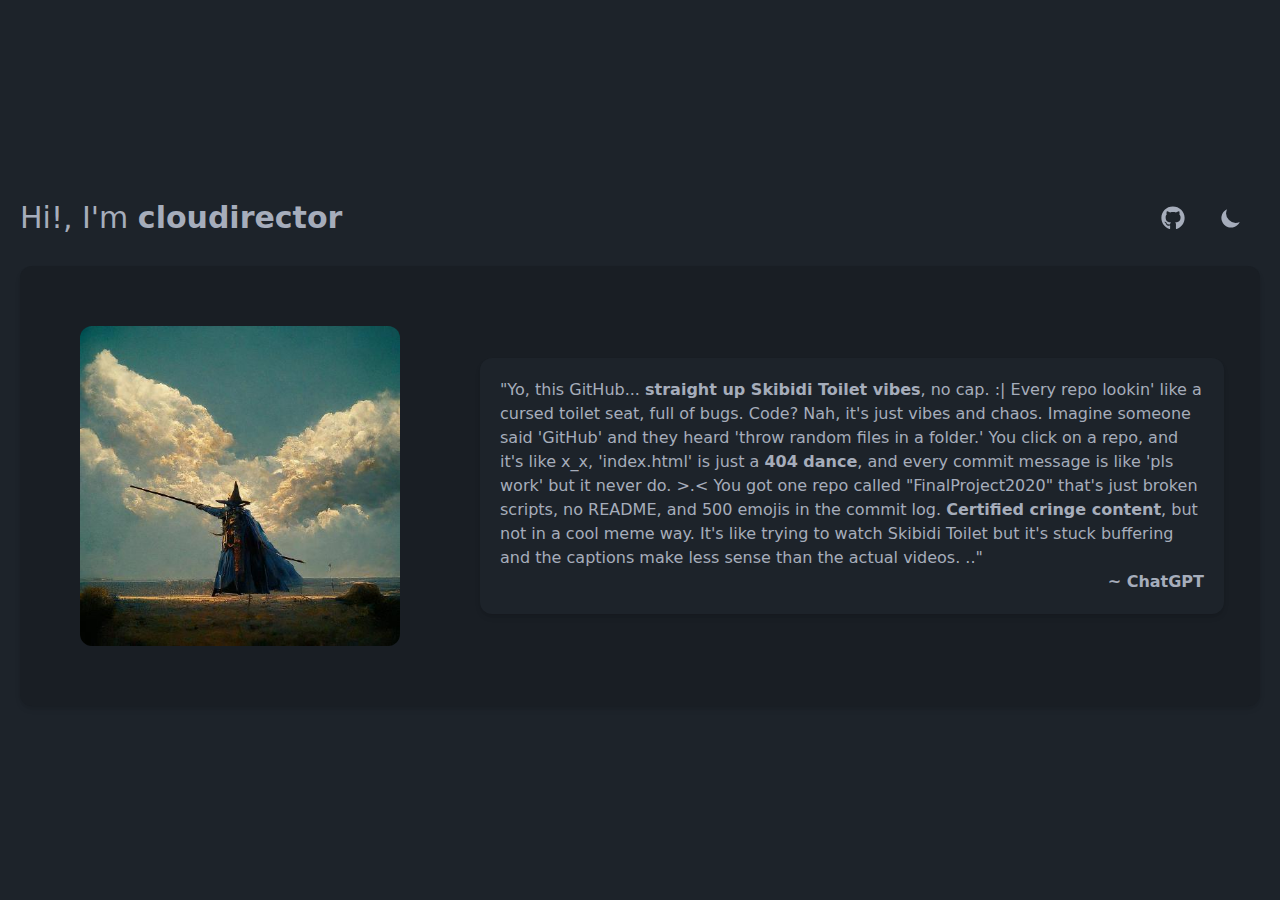
==== commit 0e9b1a10: "remove cringe blur and add note" ====
--- a/index.html
+++ b/index.html
@@ -36,8 +36,9 @@
             </div>
         </div>
         <!-- Content -->
+        <!-- Add cool animation to focous brainrot text on some gesture -->
         <div class="flex items-center justify-center gap-10 bg-base-200 p-5 rounded-xl shadow-md mr-4 w-full">
-          <div class="avatar blur-sm m-10">
+          <div class="avatar m-10">
             <div class="w-80 rounded-xl">
               <img src="img/cloudirector.jpg" />
             </div>
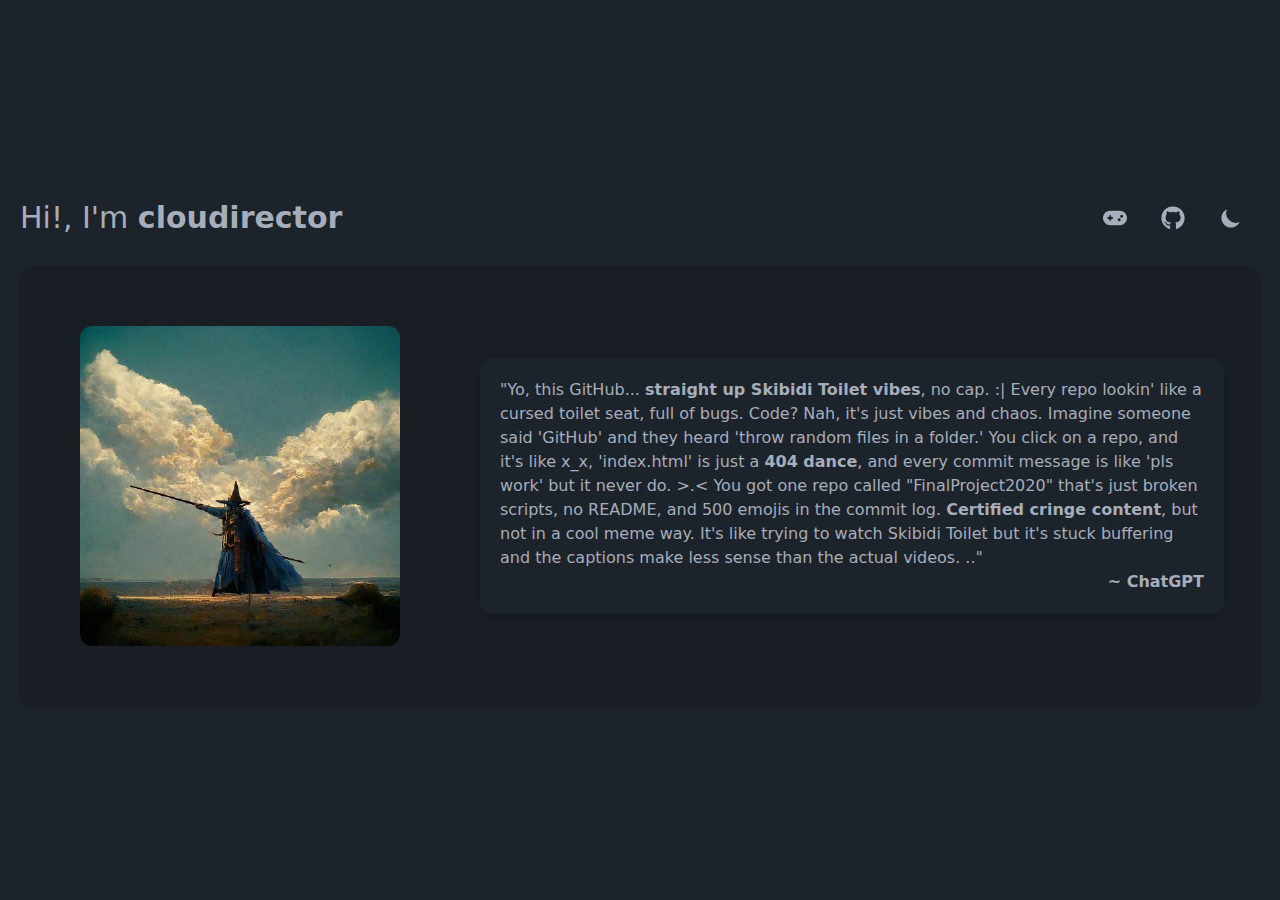
==== commit 2f62dce7: "Add games button and subdirectory" ====
--- a/index.html
+++ b/index.html
@@ -1,56 +1,99 @@
 <html data-theme="dark">
+  <head>
+    <title>cloudirector</title>
+    <link rel="icon" href="img/favicon.ico" type="image/x-icon" />
+    <link href="css/daisyui.min.css" rel="stylesheet" type="text/css" />
+    <link href="css/style.css" rel="stylesheet" type="text/css" />
+    <script src="js/tailwindcss.js"></script>
+  </head>
 
-</html>
-
-<head>
-    <title>cloudirector</title>
-    <link rel="icon" href="img/favicon.ico" type="image/x-icon">
-    <link href="css/daisyui.min.css" rel="stylesheet" type="text/css"/>
-    <link href="css/style.css" rel="stylesheet" type="text/css"/>
-    <script src="js/tailwindcss.js"></script>
-</head>
-
-<body class="font-Comfortaa flex items-center justify-center bg-base-100 text-base-content">
+  <body
+    class="font-Comfortaa flex items-center justify-center bg-base-100 text-base-content"
+  >
     <div class="container mx-auto p-5">
-        <!-- Top Bar -->
-        <div class="flex justify-between items-center mb-6">
-            <div class="flex justify-between gap-2 sitems-center">
-                <h1 class="text-3xl">Hi!, I'm <strong>cloudirector</strong></h1>
-            </div>
-            <div class="flex justify-between items-center">
-                <button id="github-button" class="btn btn-ghost">
-                    <svg id="github-button-icon" class="w-6 h-6" fill="currentColor" viewBox="0 0 496 512">
-                        <path
-                            d="M165.9 397.4c0 2-2.3 3.6-5.2 3.6-3.3 .3-5.6-1.3-5.6-3.6 0-2 2.3-3.6 5.2-3.6 3-.3 5.6 1.3 5.6 3.6zm-31.1-4.5c-.7 2 1.3 4.3 4.3 4.9 2.6 1 5.6 0 6.2-2s-1.3-4.3-4.3-5.2c-2.6-.7-5.5 .3-6.2 2.3zm44.2-1.7c-2.9 .7-4.9 2.6-4.6 4.9 .3 2 2.9 3.3 5.9 2.6 2.9-.7 4.9-2.6 4.6-4.6-.3-1.9-3-3.2-5.9-2.9zM244.8 8C106.1 8 0 113.3 0 252c0 110.9 69.8 205.8 169.5 239.2 12.8 2.3 17.3-5.6 17.3-12.1 0-6.2-.3-40.4-.3-61.4 0 0-70 15-84.7-29.8 0 0-11.4-29.1-27.8-36.6 0 0-22.9-15.7 1.6-15.4 0 0 24.9 2 38.6 25.8 21.9 38.6 58.6 27.5 72.9 20.9 2.3-16 8.8-27.1 16-33.7-55.9-6.2-112.3-14.3-112.3-110.5 0-27.5 7.6-41.3 23.6-58.9-2.6-6.5-11.1-33.3 2.6-67.9 20.9-6.5 69 27 69 27 20-5.6 41.5-8.5 62.8-8.5s42.8 2.9 62.8 8.5c0 0 48.1-33.6 69-27 13.7 34.7 5.2 61.4 2.6 67.9 16 17.7 25.8 31.5 25.8 58.9 0 96.5-58.9 104.2-114.8 110.5 9.2 7.9 17 22.9 17 46.4 0 33.7-.3 75.4-.3 83.6 0 6.5 4.6 14.4 17.3 12.1C428.2 457.8 496 362.9 496 252 496 113.3 383.5 8 244.8 8zM97.2 352.9c-1.3 1-1 3.3 .7 5.2 1.6 1.6 3.9 2.3 5.2 1 1.3-1 1-3.3-.7-5.2-1.6-1.6-3.9-2.3-5.2-1zm-10.8-8.1c-.7 1.3 .3 2.9 2.3 3.9 1.6 1 3.6 .7 4.3-.7 .7-1.3-.3-2.9-2.3-3.9-2-.6-3.6-.3-4.3 .7zm32.4 35.6c-1.6 1.3-1 4.3 1.3 6.2 2.3 2.3 5.2 2.6 6.5 1 1.3-1.3 .7-4.3-1.3-6.2-2.2-2.3-5.2-2.6-6.5-1zm-11.4-14.7c-1.6 1-1.6 3.6 0 5.9 1.6 2.3 4.3 3.3 5.6 2.3 1.6-1.3 1.6-3.9 0-6.2-1.4-2.3-4-3.3-5.6-2z" />
-                    </svg>
-                </button>
-                <button id="theme-toggle" class="btn btn-ghost">
-                    <svg id="theme-toggle-light-icon" class="w-6 h-6 hidden" fill="currentColor" viewBox="0 0 512 512">
-                        <path
-                            d="M361.5 1.2c5 2.1 8.6 6.6 9.6 11.9L391 121l107.9 19.8c5.3 1 9.8 4.6 11.9 9.6s1.5 10.7-1.6 15.2L446.9 256l62.3 90.3c3.1 4.5 3.7 10.2 1.6 15.2s-6.6 8.6-11.9 9.6L391 391 371.1 498.9c-1 5.3-4.6 9.8-9.6 11.9s-10.7 1.5-15.2-1.6L256 446.9l-90.3 62.3c-4.5 3.1-10.2 3.7-15.2 1.6s-8.6-6.6-9.6-11.9L121 391 13.1 371.1c-5.3-1-9.8-4.6-11.9-9.6s-1.5-10.7 1.6-15.2L65.1 256 2.8 165.7c-3.1-4.5-3.7-10.2-1.6-15.2s6.6-8.6 11.9-9.6L121 121 140.9 13.1c1-5.3 4.6-9.8 9.6-11.9s10.7-1.5 15.2 1.6L256 65.1 346.3 2.8c4.5-3.1 10.2-3.7 15.2-1.6zM160 256a96 96 0 1 1 192 0 96 96 0 1 1 -192 0zm224 0a128 128 0 1 0 -256 0 128 128 0 1 0 256 0z" />
-                    </svg>
-                    <svg id="theme-toggle-dark-icon" class="w-6 h-6" fill="currentColor" viewBox="0 0 20 20">
-                        <path d="M17.293 13.293A8 8 0 016.707 2.707a8.001 8.001 0 1010.586 10.586z" />
-                    </svg>
-                </button>
-            </div>
+      <!-- Top Bar -->
+      <div class="flex justify-between items-center mb-6">
+        <div class="flex justify-between gap-2 sitems-center">
+          <h1 class="text-3xl">Hi!, I'm <strong>cloudirector</strong></h1>
         </div>
-        <!-- Content -->
-        <!-- Add cool animation to focous brainrot text on some gesture -->
-        <div class="flex items-center justify-center gap-10 bg-base-200 p-5 rounded-xl shadow-md mr-4 w-full">
-          <div class="avatar m-10">
-            <div class="w-80 rounded-xl">
-              <img src="img/cloudirector.jpg" />
-            </div>
-          </div>
-          <div class="font-lg p-5 rounded-xl shadow-md mr-4 bg-base-100 text-pretty">
-            "Yo, this GitHub... <strong>straight up Skibidi Toilet vibes</strong>, no cap. :| Every repo lookin' like a cursed toilet seat, full of bugs. Code? Nah, it's just vibes and chaos. Imagine someone said 'GitHub' and they heard 'throw random files in a folder.' You click on a repo, and it's like x_x, 'index.html' is just a <strong>404 dance</strong>, and every commit message is like 'pls work' but it never do. >.< You got one repo called "FinalProject2020" that's just broken scripts, no README, and 500 emojis in the commit log. <strong>Certified cringe content</strong>, but not in a cool meme way. It's like trying to watch Skibidi Toilet but it's stuck buffering and the captions make less sense than the actual videos. .."
-             <h1 class="text-right"> <strong> ~ ChatGPT </strong></h1>
+        <div class="flex justify-between items-center">
+          <button id="games-button" class="btn btn-ghost">
+            <svg
+              id="games-button-icon"
+              class="w-6 h-6"
+              fill="currentColor"
+              viewBox="0 0 640 512"
+            >
+              <path
+                d="M192 64C86 64 0 150 0 256S86 448 192 448l256 0c106 0 192-86 192-192s-86-192-192-192L192 64zM496 168a40 40 0 1 1 0 80 40 40 0 1 1 0-80zM392 304a40 40 0 1 1 80 0 40 40 0 1 1 -80 0zM168 200c0-13.3 10.7-24 24-24s24 10.7 24 24l0 32 32 0c13.3 0 24 10.7 24 24s-10.7 24-24 24l-32 0 0 32c0 13.3-10.7 24-24 24s-24-10.7-24-24l0-32-32 0c-13.3 0-24-10.7-24-24s10.7-24 24-24l32 0 0-32z"
+              />
+            </svg>
+          </button>
+          <button id="github-button" class="btn btn-ghost">
+            <svg
+              id="github-button-icon"
+              class="w-6 h-6"
+              fill="currentColor"
+              viewBox="0 0 496 512"
+            >
+              <path
+                d="M165.9 397.4c0 2-2.3 3.6-5.2 3.6-3.3 .3-5.6-1.3-5.6-3.6 0-2 2.3-3.6 5.2-3.6 3-.3 5.6 1.3 5.6 3.6zm-31.1-4.5c-.7 2 1.3 4.3 4.3 4.9 2.6 1 5.6 0 6.2-2s-1.3-4.3-4.3-5.2c-2.6-.7-5.5 .3-6.2 2.3zm44.2-1.7c-2.9 .7-4.9 2.6-4.6 4.9 .3 2 2.9 3.3 5.9 2.6 2.9-.7 4.9-2.6 4.6-4.6-.3-1.9-3-3.2-5.9-2.9zM244.8 8C106.1 8 0 113.3 0 252c0 110.9 69.8 205.8 169.5 239.2 12.8 2.3 17.3-5.6 17.3-12.1 0-6.2-.3-40.4-.3-61.4 0 0-70 15-84.7-29.8 0 0-11.4-29.1-27.8-36.6 0 0-22.9-15.7 1.6-15.4 0 0 24.9 2 38.6 25.8 21.9 38.6 58.6 27.5 72.9 20.9 2.3-16 8.8-27.1 16-33.7-55.9-6.2-112.3-14.3-112.3-110.5 0-27.5 7.6-41.3 23.6-58.9-2.6-6.5-11.1-33.3 2.6-67.9 20.9-6.5 69 27 69 27 20-5.6 41.5-8.5 62.8-8.5s42.8 2.9 62.8 8.5c0 0 48.1-33.6 69-27 13.7 34.7 5.2 61.4 2.6 67.9 16 17.7 25.8 31.5 25.8 58.9 0 96.5-58.9 104.2-114.8 110.5 9.2 7.9 17 22.9 17 46.4 0 33.7-.3 75.4-.3 83.6 0 6.5 4.6 14.4 17.3 12.1C428.2 457.8 496 362.9 496 252 496 113.3 383.5 8 244.8 8zM97.2 352.9c-1.3 1-1 3.3 .7 5.2 1.6 1.6 3.9 2.3 5.2 1 1.3-1 1-3.3-.7-5.2-1.6-1.6-3.9-2.3-5.2-1zm-10.8-8.1c-.7 1.3 .3 2.9 2.3 3.9 1.6 1 3.6 .7 4.3-.7 .7-1.3-.3-2.9-2.3-3.9-2-.6-3.6-.3-4.3 .7zm32.4 35.6c-1.6 1.3-1 4.3 1.3 6.2 2.3 2.3 5.2 2.6 6.5 1 1.3-1.3 .7-4.3-1.3-6.2-2.2-2.3-5.2-2.6-6.5-1zm-11.4-14.7c-1.6 1-1.6 3.6 0 5.9 1.6 2.3 4.3 3.3 5.6 2.3 1.6-1.3 1.6-3.9 0-6.2-1.4-2.3-4-3.3-5.6-2z"
+              />
+            </svg>
+          </button>
+          <button id="theme-toggle" class="btn btn-ghost">
+            <svg
+              id="theme-toggle-light-icon"
+              class="w-6 h-6 hidden"
+              fill="currentColor"
+              viewBox="0 0 512 512"
+            >
+              <path
+                d="M361.5 1.2c5 2.1 8.6 6.6 9.6 11.9L391 121l107.9 19.8c5.3 1 9.8 4.6 11.9 9.6s1.5 10.7-1.6 15.2L446.9 256l62.3 90.3c3.1 4.5 3.7 10.2 1.6 15.2s-6.6 8.6-11.9 9.6L391 391 371.1 498.9c-1 5.3-4.6 9.8-9.6 11.9s-10.7 1.5-15.2-1.6L256 446.9l-90.3 62.3c-4.5 3.1-10.2 3.7-15.2 1.6s-8.6-6.6-9.6-11.9L121 391 13.1 371.1c-5.3-1-9.8-4.6-11.9-9.6s-1.5-10.7 1.6-15.2L65.1 256 2.8 165.7c-3.1-4.5-3.7-10.2-1.6-15.2s6.6-8.6 11.9-9.6L121 121 140.9 13.1c1-5.3 4.6-9.8 9.6-11.9s10.7-1.5 15.2 1.6L256 65.1 346.3 2.8c4.5-3.1 10.2-3.7 15.2-1.6zM160 256a96 96 0 1 1 192 0 96 96 0 1 1 -192 0zm224 0a128 128 0 1 0 -256 0 128 128 0 1 0 256 0z"
+              />
+            </svg>
+            <svg
+              id="theme-toggle-dark-icon"
+              class="w-6 h-6"
+              fill="currentColor"
+              viewBox="0 0 20 20"
+            >
+              <path
+                d="M17.293 13.293A8 8 0 016.707 2.707a8.001 8.001 0 1010.586 10.586z"
+              />
+            </svg>
+          </button>
+        </div>
+      </div>
+      <!-- Content -->
+      <!-- Add cool animation to focous brainrot text on some gesture -->
+      <div
+        class="flex items-center justify-center gap-10 bg-base-200 p-5 rounded-xl shadow-md mr-4 w-full"
+      >
+        <div class="avatar m-10">
+          <div class="w-80 rounded-xl">
+            <img src="img/cloudirector.jpg" />
           </div>
         </div>
+        <div
+          class="font-lg p-5 rounded-xl shadow-md mr-4 bg-base-100 text-pretty"
+        >
+          "Yo, this GitHub... <strong>straight up Skibidi Toilet vibes</strong>,
+          no cap. :| Every repo lookin' like a cursed toilet seat, full of bugs.
+          Code? Nah, it's just vibes and chaos. Imagine someone said 'GitHub'
+          and they heard 'throw random files in a folder.' You click on a repo,
+          and it's like x_x, 'index.html' is just a <strong>404 dance</strong>,
+          and every commit message is like 'pls work' but it never do. >.< You
+          got one repo called "FinalProject2020" that's just broken scripts, no
+          README, and 500 emojis in the commit log.
+          <strong> Certified cringe content</strong>, but not in a cool meme
+          way. It's like trying to watch Skibidi Toilet but it's stuck buffering
+          and the captions make less sense than the actual videos. .."
+          <h1 class="text-right"><strong> ~ ChatGPT </strong></h1>
+        </div>
+      </div>
     </div>
-</body>
+  </body>
 
-<script src="js/script.js"></script>
-
-</html>+  <script src="js/script.js"></script>
+</html>
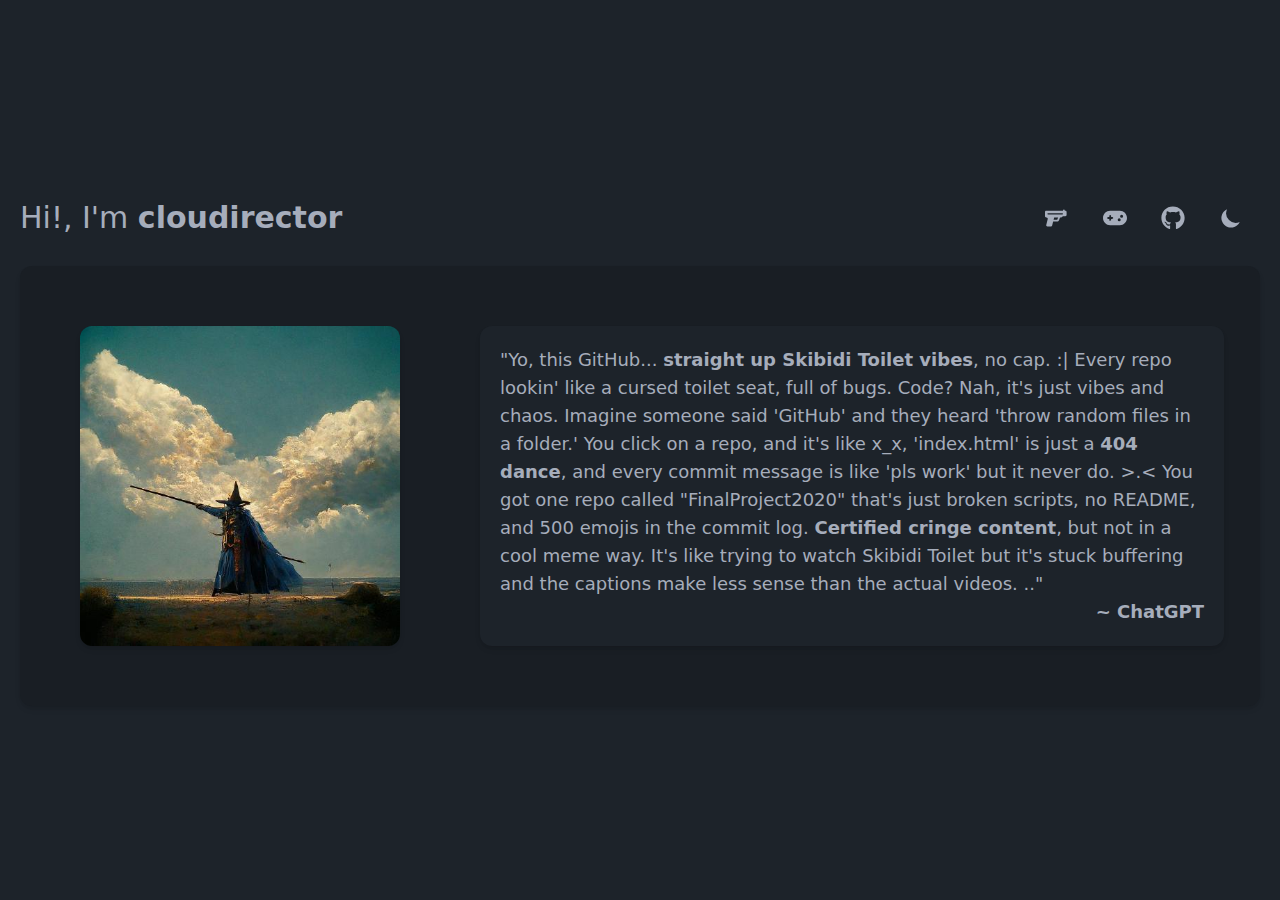
==== commit 8101282e: "fix halfscreen view and add buildnowgg button" ====
--- a/index.html
+++ b/index.html
@@ -3,7 +3,6 @@
     <title>cloudirector</title>
     <link rel="icon" href="img/favicon.ico" type="image/x-icon" />
     <link href="css/daisyui.min.css" rel="stylesheet" type="text/css" />
-    <link href="css/style.css" rel="stylesheet" type="text/css" />
     <script src="js/tailwindcss.js"></script>
   </head>
 
@@ -17,6 +16,18 @@
           <h1 class="text-3xl">Hi!, I'm <strong>cloudirector</strong></h1>
         </div>
         <div class="flex justify-between items-center">
+          <button id="buildnowgg-button" class="btn btn-ghost">
+            <svg
+              id="buildnowgg-button-icon"
+              class="w-6 h-6"
+              fill="currentColor"
+              viewBox="0 0 640 512"
+            >
+              <path
+                d="M528 56c0-13.3-10.7-24-24-24s-24 10.7-24 24l0 8L32 64C14.3 64 0 78.3 0 96L0 208c0 17.7 14.3 32 32 32l10 0c20.8 0 36.1 19.6 31 39.8L33 440.2c-2.4 9.6-.2 19.7 5.8 27.5S54.1 480 64 480l96 0c14.7 0 27.5-10 31-24.2L217 352l104.5 0c23.7 0 44.8-14.9 52.7-37.2L400.9 240l31.1 0c8.5 0 16.6-3.4 22.6-9.4L477.3 208l66.7 0c17.7 0 32-14.3 32-32l0-80c0-17.7-14.3-32-32-32l-16 0 0-8zM321.4 304L229 304l16-64 105 0-21 58.7c-1.1 3.2-4.2 5.3-7.5 5.3zM80 128l384 0c8.8 0 16 7.2 16 16s-7.2 16-16 16L80 160c-8.8 0-16-7.2-16-16s7.2-16 16-16z"
+              />
+            </svg>
+          </button>
           <button id="games-button" class="btn btn-ghost">
             <svg
               id="games-button-icon"
@@ -71,12 +82,12 @@
         class="flex items-center justify-center gap-10 bg-base-200 p-5 rounded-xl shadow-md mr-4 w-full"
       >
         <div class="avatar m-10">
-          <div class="w-80 rounded-xl">
+          <div class="sm:w-60 lg:w-80 rounded-xl shadow-md">
             <img src="img/cloudirector.jpg" />
           </div>
         </div>
         <div
-          class="font-lg p-5 rounded-xl shadow-md mr-4 bg-base-100 text-pretty"
+          class="sm:text-sm lg:text-lg p-5 rounded-xl shadow-md mr-4 bg-base-100 text-pretty"
         >
           "Yo, this GitHub... <strong>straight up Skibidi Toilet vibes</strong>,
           no cap. :| Every repo lookin' like a cursed toilet seat, full of bugs.
